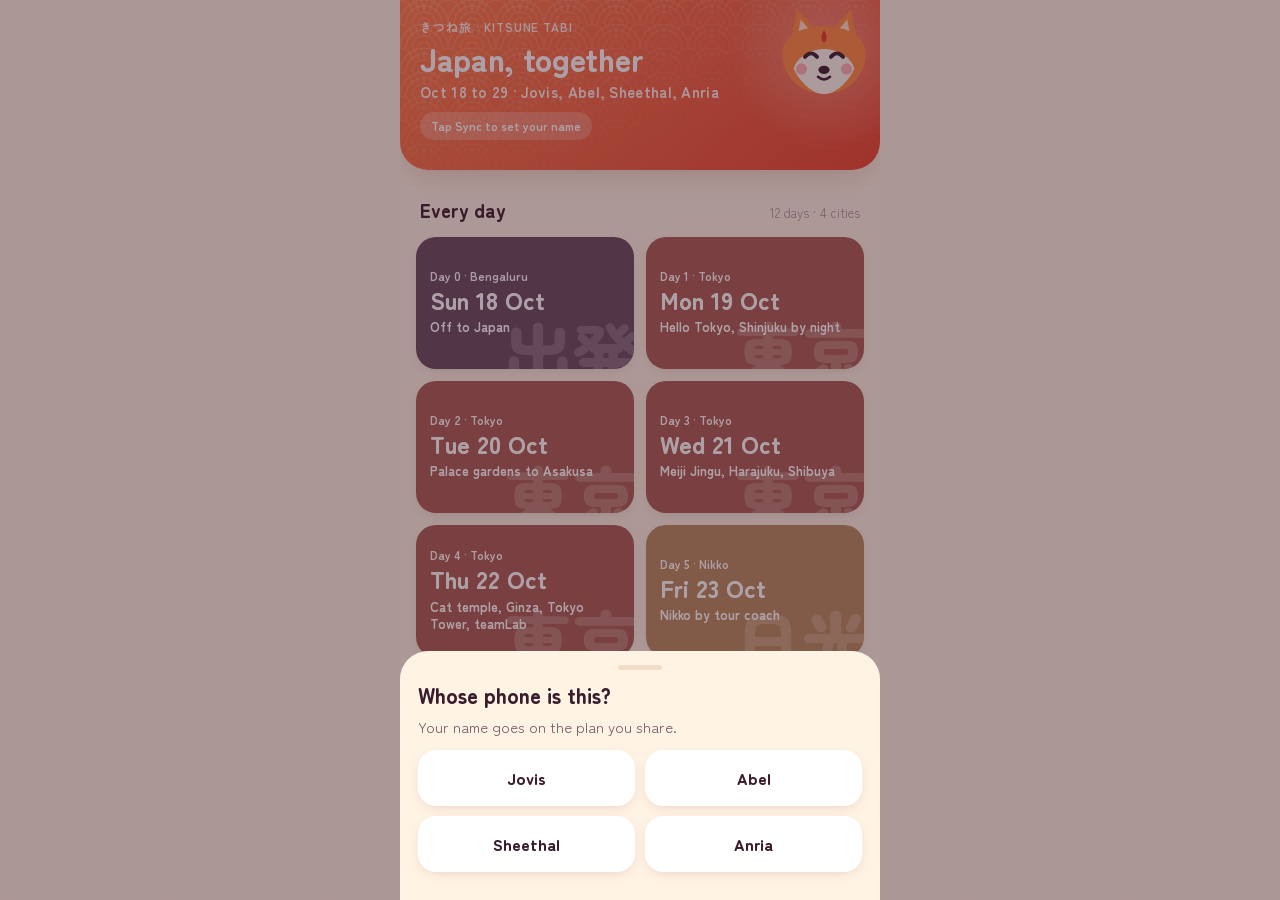
==== site/index.html @ 4e6c3753 "Kitsune Tabi: Japan trip companion app" ====
<!doctype html><html lang="en"><head><meta charset="utf-8"><meta name="viewport" content="width=device-width,initial-scale=1,viewport-fit=cover"><meta name="theme-color" content="#f2643f"><meta name="apple-mobile-web-app-capable" content="yes"><meta name="apple-mobile-web-app-status-bar-style" content="black-translucent"><title>Kitsune Tabi</title><link rel="preconnect" href="https://fonts.googleapis.com"><link rel="preconnect" href="https://fonts.gstatic.com" crossorigin><link rel="stylesheet" href="https://fonts.googleapis.com/css2?family=Zen+Maru+Gothic:wght@500;700;900&display=swap"></head><body><style>:root{
  --cream:#fff3e4;--cream-2:#ffe8d1;--peach:#ffd9bd;--card:#ffffff;--ink:#3a1c2d;--ink-2:#7b5a69;--ink-3:#b0919d;
  --coral:#f2643f;--orange:#ffa552;--plum:#3a1c2d;--pink:#ff9aa2;--red:#e23b2a;--green:#3f9a5a;--line:#f3dcc8;
  --c:#e8452c;--r-lg:28px;--r-md:20px;--r-sm:14px;--shadow:0 10px 30px -12px rgba(122,52,30,.28);--shadow-sm:0 4px 14px -6px rgba(122,52,30,.25);
  --ease:cubic-bezier(.2,.85,.25,1);--spring:cubic-bezier(.34,1.56,.64,1);
  --font:"Zen Maru Gothic","Hiragino Maru Gothic ProN","Hiragino Sans","Noto Sans JP",system-ui,-apple-system,sans-serif;
  color-scheme:light;
}
*{box-sizing:border-box;-webkit-tap-highlight-color:transparent}
html,body{height:100%}
body{margin:0;background:var(--cream);color:var(--ink);font-family:var(--font);font-size:15px;line-height:1.5;overscroll-behavior-y:none;
  background-image:url("data:image/svg+xml,%3Csvg xmlns='http://www.w3.org/2000/svg' width='160' height='160'%3E%3Cfilter id='n'%3E%3CfeTurbulence type='fractalNoise' baseFrequency='.9' numOctaves='2' stitchTiles='stitch'/%3E%3CfeColorMatrix values='0 0 0 0 .55 0 0 0 0 .35 0 0 0 0 .25 0 0 0 .05 0'/%3E%3C/filter%3E%3Crect width='160' height='160' filter='url(%23n)'/%3E%3C/svg%3E")}
button{font:inherit;color:inherit;border:0;background:none;cursor:pointer;padding:0}
a{color:inherit}
:focus-visible{outline:3px solid var(--orange);outline-offset:2px;border-radius:10px}
.num{font-variant-numeric:tabular-nums}
#app{position:relative;max-width:480px;margin:0 auto;height:100%;overflow:hidden}
.view{position:absolute;inset:0;overflow-y:auto;overflow-x:hidden;-webkit-overflow-scrolling:touch;padding-bottom:calc(96px + env(safe-area-inset-bottom,0px));background:var(--cream)}
.view.in-r{animation:inR .38s var(--ease) both}.view.out-l{animation:outL .38s var(--ease) both}
.view.in-l{animation:inL .38s var(--ease) both}.view.out-r{animation:outR .38s var(--ease) both}
.view.in-f{animation:inF .3s var(--ease) both}
@keyframes inR{from{transform:translateX(100%)}to{transform:none}}@keyframes outL{to{transform:translateX(-28%);opacity:.6}}
@keyframes inL{from{transform:translateX(-28%);opacity:.6}to{transform:none}}@keyframes outR{to{transform:translateX(100%)}}
@keyframes inF{from{opacity:.5;transform:scale(.985)}to{opacity:1;transform:none}}
.rise{animation:rise .5s var(--ease) both;animation-delay:calc(var(--i,0)*45ms)}
@keyframes rise{from{transform:translateY(16px) scale(.98);opacity:.35}to{transform:none;opacity:1}}

/* tab bar */
.tabs{position:fixed;left:50%;transform:translateX(-50%);bottom:0;width:100%;max-width:480px;z-index:40;padding:10px 16px calc(10px + env(safe-area-inset-bottom,0px));pointer-events:none}
.tabs nav{pointer-events:auto;display:grid;grid-template-columns:repeat(4,1fr);background:rgba(255,255,255,.92);backdrop-filter:blur(14px);-webkit-backdrop-filter:blur(14px);border-radius:24px;box-shadow:var(--shadow);padding:6px}
.tab{display:flex;flex-direction:column;align-items:center;gap:1px;padding:7px 0 5px;border-radius:18px;color:var(--ink-3);font-size:11px;font-weight:700;transition:color .2s}
.tab svg{width:24px;height:24px}.tab .jp{font-size:10px;font-weight:500;letter-spacing:.06em}
.tab.on{color:var(--coral);background:#fff1ea}.tab.on svg{animation:pop .45s var(--spring)}
@keyframes pop{0%{transform:scale(.7)}100%{transform:scale(1)}}

/* headers */
.hero{position:relative;padding:calc(18px + env(safe-area-inset-top,0px)) 20px 26px;background:var(--c);color:#fff;border-radius:0 0 var(--r-lg) var(--r-lg);overflow:hidden;box-shadow:var(--shadow)}
.hero::before{content:"";position:absolute;inset:0;opacity:.9;background-image:url("data:image/svg+xml,%3Csvg xmlns='http://www.w3.org/2000/svg' width='48' height='24'%3E%3Cg fill='none' stroke='white' stroke-opacity='.16' stroke-width='1.4'%3E%3Cpath d='M0 24a24 24 0 0 1 48 0M6 24a18 18 0 0 1 36 0M12 24a12 12 0 0 1 24 0M18 24a6 6 0 0 1 12 0'/%3E%3Cpath d='M-24 12a24 24 0 0 1 48 0M-18 12a18 18 0 0 1 36 0M-12 12a12 12 0 0 1 24 0M24 12a24 24 0 0 1 48 0M30 12a18 18 0 0 1 36 0M36 12a12 12 0 0 1 24 0'/%3E%3C/g%3E%3C/svg%3E");mask-image:linear-gradient(160deg,#000 10%,transparent 75%);-webkit-mask-image:linear-gradient(160deg,#000 10%,transparent 75%)}
.hero::after{content:"";position:absolute;right:-60px;top:-60px;width:220px;height:220px;border-radius:50%;background:radial-gradient(circle,rgba(255,255,255,.28),transparent 65%)}
.hero>*{position:relative;z-index:1}
.topbar{display:flex;align-items:center;justify-content:space-between;gap:10px;margin-bottom:14px}
.iconbtn{width:42px;height:42px;border-radius:14px;background:rgba(255,255,255,.22);display:grid;place-items:center;color:#fff;flex:none}
.iconbtn svg{width:22px;height:22px}
.iconbtn.light{background:#fff;color:var(--ink);box-shadow:var(--shadow-sm)}
.pill{display:inline-flex;align-items:center;gap:6px;padding:5px 11px;border-radius:999px;font-size:12px;font-weight:700;background:rgba(255,255,255,.22);color:#fff;white-space:nowrap}
.hero h1{font-size:30px;line-height:1.15;margin:0;font-weight:900;letter-spacing:-.01em;text-wrap:balance}
.hero .kanji{position:absolute;right:14px;bottom:-14px;font-size:96px;font-weight:900;opacity:.16;line-height:1;z-index:0;pointer-events:none}
.hero .sub{opacity:.92;margin-top:6px;font-size:14px}
.eyebrow{font-size:12px;font-weight:700;letter-spacing:.08em;text-transform:uppercase;opacity:.85}

/* home */
.home-hero{background:linear-gradient(140deg,#ff7a45,#f2643f 45%,#e8452c);padding-bottom:30px}
.home-hero .fox{position:absolute;right:4px;top:calc(4px + env(safe-area-inset-top,0px));width:104px;animation:bob 3.2s ease-in-out infinite}
@keyframes bob{50%{transform:translateY(-6px) rotate(-2deg)}}
.home-hero h1{font-size:32px;margin-top:4px;padding-right:96px}
.home-hero h1 span{display:block;font-size:15px;font-weight:700;opacity:.9;letter-spacing:.02em;margin-top:6px}
.today{margin:-22px 16px 0;position:relative;z-index:2;background:var(--card);border-radius:var(--r-md);padding:16px 18px;box-shadow:var(--shadow);display:flex;gap:14px;align-items:center}
.today .dot{width:52px;height:52px;border-radius:16px;flex:none;display:grid;place-items:center;color:#fff;font-weight:900;font-size:20px;background:var(--c)}
.today b{display:block;font-size:16px}.today small{color:var(--ink-2)}
.section-t{display:flex;align-items:baseline;justify-content:space-between;margin:26px 20px 12px}
.section-t h2{margin:0;font-size:19px;font-weight:900}
.section-t span{color:var(--ink-3);font-size:13px}
.days{display:grid;grid-template-columns:1fr 1fr;gap:12px;padding:0 16px}
.dtile{position:relative;text-align:left;border-radius:var(--r-md);padding:14px 14px 16px;color:#fff;background:var(--c);min-height:132px;overflow:hidden;box-shadow:var(--shadow-sm);transition:transform .25s var(--spring)}
.dtile:active{transform:scale(.96)}
.dtile .k{position:absolute;right:-6px;bottom:-16px;font-size:68px;font-weight:900;opacity:.18;line-height:1}
.dtile .n{font-size:12px;font-weight:700;opacity:.9}
.dtile .d{font-size:24px;font-weight:900;line-height:1.1;margin:2px 0 6px}
.dtile .t{font-size:13px;line-height:1.3;font-weight:700;position:relative}
.dtile.past{filter:saturate(.45) brightness(1.05)}
.dtile.now{outline:3px solid #fff;outline-offset:-6px}
.dtile .chg{position:absolute;top:10px;right:10px;width:9px;height:9px;border-radius:50%;background:#fff;box-shadow:0 0 0 3px rgba(255,255,255,.35)}

/* day */
.daymeta{display:flex;flex-wrap:wrap;gap:6px;margin-top:12px}
.toolbar{display:flex;gap:8px;padding:16px 16px 4px;flex-wrap:wrap}
.chip{display:inline-flex;align-items:center;gap:6px;padding:9px 14px;border-radius:999px;background:var(--card);box-shadow:var(--shadow-sm);font-size:13px;font-weight:700;color:var(--ink)}
.chip svg{width:16px;height:16px}
.chip.on{background:var(--ink);color:#fff}
.tasks{margin:12px 16px 0;background:var(--card);border-radius:var(--r-md);padding:12px 14px;box-shadow:var(--shadow-sm)}
.tasks h3{margin:0 0 6px;font-size:13px;letter-spacing:.06em;color:var(--ink-2);text-transform:uppercase}
.task{display:flex;gap:10px;align-items:flex-start;padding:7px 0;width:100%;text-align:left;font-size:14px}
.task .cb{width:22px;height:22px;border-radius:8px;border:2.5px solid var(--line);flex:none;display:grid;place-items:center;transition:all .25s var(--spring)}
.task.on .cb{background:var(--green);border-color:var(--green);transform:scale(1.08)}
.task.on .cb::after{content:"";width:10px;height:6px;border:solid #fff;border-width:0 0 2.5px 2.5px;transform:rotate(-45deg) translate(1px,-1px)}
.task.on span{color:var(--ink-3);text-decoration:line-through}
.tl{padding:14px 16px 10px}
.row{display:grid;grid-template-columns:52px 1fr;gap:10px;align-items:start}
.time{padding-top:15px;text-align:right;font-weight:900;font-size:15px;line-height:1.1}
.time small{display:block;font-weight:500;font-size:11px;color:var(--ink-3);margin-top:3px}
.card{position:relative;width:100%;text-align:left;background:var(--card);border-radius:var(--r-md);padding:13px 14px;box-shadow:var(--shadow-sm);display:flex;gap:12px;align-items:flex-start;transition:transform .2s var(--spring),box-shadow .2s}
.card:active{transform:scale(.98)}
.bub{width:42px;height:42px;border-radius:14px;flex:none;display:grid;place-items:center;background:color-mix(in srgb,var(--k) 16%,#fff);color:var(--k)}
.bub svg{width:24px;height:24px}
.card .body{min-width:0;flex:1}
.card .nm{font-weight:900;font-size:15.5px;line-height:1.25}
.card .jp{font-size:12px;color:var(--ink-3);margin-top:1px}
.meta{display:flex;flex-wrap:wrap;gap:5px;margin-top:8px}
.tag{font-size:11.5px;font-weight:700;padding:3px 9px;border-radius:999px;background:var(--cream);color:var(--ink-2);white-space:nowrap}
.tag.m{background:#ffe3dc;color:#c43b22}.tag.n{background:#fff0d6;color:#a8630d}.tag.s{background:#eee8ef;color:#7b6a78}
.tag.fx{background:var(--ink);color:#fff}
.tag.warn{background:var(--red);color:#fff;animation:pulse 1.6s ease-in-out infinite}
.tag.soft{background:#ffe1a8;color:#8a4b00}
.tag.ok{background:#dff3e4;color:#2c7a45}
@keyframes pulse{50%{transform:scale(1.05)}}
.card.fxd{background:linear-gradient(135deg,#fff,#fff8f1)}
.card.done{opacity:.72}
.card.cur{box-shadow:0 0 0 3px var(--c),var(--shadow)}
.card.cur::before{content:"今";position:absolute;left:-12px;top:-10px;width:28px;height:28px;border-radius:50%;background:var(--c);color:#fff;font-size:13px;font-weight:900;display:grid;place-items:center;box-shadow:var(--shadow-sm)}
.hanko{position:absolute;right:10px;top:8px;width:46px;height:46px;border:3px solid var(--red);border-radius:50%;color:var(--red);display:grid;place-items:center;font-weight:900;font-size:20px;transform:rotate(-14deg);opacity:.9;background:rgba(255,255,255,.6)}
.hanko.new{animation:stamp .5s var(--spring) both}
@keyframes stamp{0%{transform:scale(2.4) rotate(-30deg);opacity:0}60%{opacity:1}100%{transform:scale(1) rotate(-14deg);opacity:.9}}
.leg{display:grid;grid-template-columns:52px 1fr;gap:10px;margin:2px 0}
.leg .line{justify-self:end;width:3px;margin-right:10px;background-image:linear-gradient(var(--ink-3) 50%,transparent 0);background-size:3px 8px;opacity:.5;min-height:46px}
.leg .lb{display:flex;align-items:center;gap:9px;padding:9px 4px;font-size:12.5px;color:var(--ink-2);line-height:1.35}
.leg .mi{width:30px;height:30px;border-radius:10px;background:var(--cream-2);display:grid;place-items:center;flex:none;color:var(--ink)}
.leg .mi svg{width:17px;height:17px}
.leg .lt{flex:1;min-width:0}.leg b{color:var(--ink)}
.leg .est{color:#a8630d;font-weight:700}
.leg a{flex:none;font-weight:700;font-size:12px;color:var(--c);text-decoration:none;padding:6px 10px;border-radius:999px;background:#fff;box-shadow:var(--shadow-sm)}
.leg .wait{display:block;color:#2c7a45;font-weight:700}
.ctrls{display:flex;gap:6px;margin:8px 0 6px 62px;flex-wrap:wrap}
.ctrl{padding:9px 13px;border-radius:14px;background:var(--card);box-shadow:var(--shadow-sm);font-weight:900;font-size:13px}
.ctrl.main{background:var(--c);color:#fff}
.ctrl:active{transform:scale(.95)}
.skipcard{display:flex;justify-content:space-between;align-items:center;gap:8px;padding:10px 14px;border-radius:var(--r-sm);border:2px dashed var(--line);color:var(--ink-3);font-size:13px;margin:4px 0}
.skipcard button{font-weight:900;color:var(--c);font-size:13px}
.endnote{text-align:center;color:var(--ink-3);font-size:13px;padding:8px 0 4px}
.endnote svg{width:70px;display:block;margin:4px auto}

/* reorder */
.rlist{padding:12px 16px}
.rrow{display:flex;align-items:center;gap:10px;background:var(--card);border-radius:16px;padding:10px 12px;margin-bottom:8px;box-shadow:var(--shadow-sm);touch-action:pan-y}
.rrow .bub{width:34px;height:34px;border-radius:11px}.rrow .bub svg{width:19px;height:19px}
.rrow .nm{font-weight:900;font-size:14px;flex:1;min-width:0}
.rrow .nm small{display:block;font-weight:500;color:var(--ink-3);font-size:11.5px}
.grip{width:40px;height:40px;display:grid;place-items:center;border-radius:12px;color:var(--ink-3);touch-action:none;cursor:grab}
.grip svg{width:22px;height:22px}
.rrow.lock{background:#fff8f1}.rrow.lock .grip{opacity:.4}
.rrow.sk{opacity:.5}
.rrow.ph{opacity:.35;border:2px dashed var(--c);box-shadow:none}
.ghost{position:fixed;z-index:80;pointer-events:none;box-shadow:0 24px 40px -14px rgba(58,28,45,.45);transform:scale(1.03) rotate(-1deg)}
.hint{margin:0 16px;padding:10px 14px;border-radius:14px;background:#fff1ea;color:#a3402a;font-size:13px}

/* detail */
.dhero{padding-bottom:22px}
.dhero .dbig{display:flex;gap:14px;align-items:center;margin-top:4px}
.dhero .dbig .bub{width:58px;height:58px;border-radius:18px;background:rgba(255,255,255,.95);color:var(--c)}
.dhero .dbig .bub svg{width:32px;height:32px}
.dhero h1{font-size:25px}
.dhero .jp{opacity:.9;font-size:14px;margin-top:2px}
.facts{display:grid;grid-template-columns:repeat(3,1fr);gap:8px;margin-top:16px}
.fact{background:rgba(255,255,255,.18);border-radius:14px;padding:8px 10px}
.fact small{display:block;font-size:11px;opacity:.85}.fact b{font-size:16px}
.seg{display:flex;gap:6px;margin:16px 16px 0;padding:5px;background:var(--cream-2);border-radius:18px;position:sticky;top:8px;z-index:5}
.seg button{flex:1;padding:9px 4px;border-radius:14px;font-weight:900;font-size:13px;color:var(--ink-2);line-height:1.15}
.seg button small{display:block;font-size:10px;font-weight:500}
.seg button.on{background:#fff;color:var(--c);box-shadow:var(--shadow-sm)}
.pane{padding:14px 16px 0}
.pane .pc{animation:rise .4s var(--ease) both}
.box{background:var(--card);border-radius:var(--r-md);padding:14px 16px;box-shadow:var(--shadow-sm);margin-bottom:12px}
.box h3{margin:0 0 8px;font-size:15px;font-weight:900}
.list{margin:0;padding:0;list-style:none}
.list li{position:relative;padding:7px 0 7px 26px;border-bottom:1px dashed var(--line)}
.list li:last-child{border-bottom:0}
.list li::before{content:"";position:absolute;left:4px;top:14px;width:10px;height:10px;border-radius:50%;background:var(--c);box-shadow:0 0 0 4px color-mix(in srgb,var(--c) 18%,#fff)}
.story p{margin:0 0 12px;font-size:15.5px;line-height:1.7;max-width:62ch}
.dish{display:flex;gap:12px;align-items:flex-start;padding:10px 0;border-bottom:1px dashed var(--line)}
.dish:last-child{border:0}
.dish .bowl{width:44px;height:44px;border-radius:14px;background:#fff1ea;color:var(--coral);display:grid;place-items:center;flex:none}
.dish .bowl svg{width:26px;height:26px}
.dish b{display:block}.dish .j{font-size:12px;color:var(--ink-3)}.dish p{margin:3px 0 0;font-size:13.5px;color:var(--ink-2)}
.spot{padding:8px 0;border-bottom:1px dashed var(--line)}.spot:last-child{border:0}
.spot b{display:block}.spot span{font-size:13.5px;color:var(--ink-2)}
.tk{font-family:ui-monospace,Menlo,monospace;font-size:13px;background:var(--cream);border-radius:10px;padding:8px 10px;margin:6px 0;word-break:break-word}
.actions{display:grid;grid-template-columns:1fr 1fr;gap:10px;padding:4px 16px 16px}
.btn{display:flex;align-items:center;justify-content:center;gap:8px;padding:14px 12px;border-radius:18px;font-weight:900;font-size:14px;background:var(--card);box-shadow:var(--shadow-sm);text-decoration:none;color:var(--ink);transition:transform .2s var(--spring)}
.btn svg{width:19px;height:19px}
.btn:active{transform:scale(.96)}
.btn.pri{background:var(--c);color:#fff}
.btn.dark{background:var(--ink);color:#fff}
.btn.full{grid-column:1/-1}
.stepper{display:flex;align-items:center;justify-content:space-between;gap:10px;background:var(--card);border-radius:18px;padding:8px 8px 8px 16px;box-shadow:var(--shadow-sm);margin:0 16px 12px}
.stepper b{font-size:14px}.stepper small{display:block;color:var(--ink-3);font-size:12px}
.stepper .sb{display:flex;gap:6px}
.stepper button{width:44px;height:44px;border-radius:14px;background:var(--cream);font-size:22px;font-weight:900}
.empty{padding:30px 20px;text-align:center;color:var(--ink-2)}
.empty svg{width:110px;margin:0 auto 6px;display:block}

/* sheets */
.scrim{position:fixed;inset:0;background:rgba(58,28,45,.42);z-index:60;animation:fade .25s both}
@keyframes fade{from{opacity:0}}
.sheet{position:fixed;left:50%;bottom:0;transform:translateX(-50%);width:100%;max-width:480px;z-index:61;background:var(--cream);border-radius:28px 28px 0 0;padding:10px 18px calc(22px + env(safe-area-inset-bottom,0px));max-height:88vh;overflow-y:auto;animation:sheetUp .42s var(--ease) both}
@keyframes sheetUp{from{transform:translate(-50%,100%)}to{transform:translate(-50%,0)}}
.sheet.closing{animation:sheetDown .3s var(--ease) both}
@keyframes sheetDown{to{transform:translate(-50%,100%)}}
.grab{width:44px;height:5px;border-radius:9px;background:var(--line);margin:4px auto 10px}
.sheet h2{margin:4px 0 4px;font-size:21px;font-weight:900;text-wrap:balance}
.sheet p{margin:0 0 12px;color:var(--ink-2)}
.sheet .foxrow{display:flex;gap:12px;align-items:center}
.sheet .foxrow svg{width:72px;flex:none}
.opt{display:flex;gap:12px;align-items:flex-start;width:100%;text-align:left;background:var(--card);border-radius:16px;padding:12px 14px;margin-bottom:8px;box-shadow:var(--shadow-sm)}
.opt .cb{margin:0;padding:0;width:24px;height:24px;border-radius:8px;border:2.5px solid var(--line);flex:none;box-shadow:none;display:grid;place-items:center}
.opt.on .cb{background:var(--coral);border-color:var(--coral)}
.opt.on .cb::after{content:"";width:10px;height:6px;border:solid #fff;border-width:0 0 2.5px 2.5px;transform:rotate(-45deg) translate(1px,-1px)}
.opt b{display:block;font-size:14.5px}.opt span{font-size:13px;color:var(--ink-2)}
.who{display:grid;grid-template-columns:1fr 1fr;gap:10px;margin:8px 0 6px}
.who button{padding:16px;border-radius:18px;background:var(--card);box-shadow:var(--shadow-sm);font-weight:900;font-size:16px}
.who button.on{background:var(--coral);color:#fff}
.qrbox{background:#fff;border-radius:24px;padding:18px;margin:6px auto 10px;width:min(320px,100%);box-shadow:var(--shadow)}
.qrbox svg{width:100%;height:auto;display:block}
.cam{position:relative;border-radius:24px;overflow:hidden;background:#000;aspect-ratio:1/1;max-width:100%}
.cam video{width:100%;height:100%;object-fit:cover;display:block}
.cam::after{content:"";position:absolute;inset:16%;border:4px solid #fff;border-radius:24px;box-shadow:0 0 0 999px rgba(0,0,0,.25)}
.taxi{position:fixed;inset:0;z-index:90;background:#fff;display:flex;flex-direction:column;justify-content:center;padding:24px;text-align:center;animation:inF .3s both}
.taxi .t1{font-size:15px;color:var(--ink-2)}
.taxi .t2{font-size:30px;font-weight:900;margin:14px 0;line-height:1.35;word-break:break-word}
.taxi .t3{font-size:24px;font-weight:700;line-height:1.5}
.taxi .t4{margin-top:20px;font-size:22px;color:var(--red);font-weight:900}
.taxi .t5{margin-top:28px;font-size:13px;color:var(--ink-3)}
.toast{position:fixed;left:50%;bottom:calc(98px + env(safe-area-inset-bottom,0px));transform:translateX(-50%);z-index:70;background:var(--ink);color:#fff;padding:11px 18px;border-radius:999px;font-weight:700;font-size:14px;box-shadow:var(--shadow);animation:toast 2.6s var(--ease) both;white-space:nowrap;max-width:92vw;overflow:hidden;text-overflow:ellipsis}
@keyframes toast{0%{opacity:0;transform:translate(-50%,16px)}12%,82%{opacity:1;transform:translate(-50%,0)}100%{opacity:0;transform:translate(-50%,8px)}}
.wal{padding:14px 16px 0}
.stay{display:flex;gap:12px;align-items:center;width:100%;text-align:left}
.stay .bub{background:#fff1ea;color:var(--coral)}
.syncgrid{display:grid;gap:10px;padding:16px}
.big{display:flex;gap:14px;align-items:center;width:100%;text-align:left;background:var(--card);border-radius:var(--r-md);padding:16px;box-shadow:var(--shadow-sm);transition:transform .2s var(--spring)}
.big:active{transform:scale(.97)}
.big .bub{width:50px;height:50px;border-radius:16px}
.big b{display:block;font-size:16px}.big span{font-size:13px;color:var(--ink-2)}
@media (prefers-reduced-motion:reduce){*,*::before,*::after{animation-duration:.01ms!important;animation-iteration-count:1!important;transition-duration:.01ms!important}}
</style>
<div id="app"></div>
<script>//---------------------------------------------------------------------
//
// QR Code Generator for JavaScript
//
// Copyright (c) 2009 Kazuhiko Arase
//
// URL: http://www.d-project.com/
//
// Licensed under the MIT license:
//  http://www.opensource.org/licenses/mit-license.php
//
// The word 'QR Code' is registered trademark of
// DENSO WAVE INCORPORATED
//  http://www.denso-wave.com/qrcode/faqpatent-e.html
//
//---------------------------------------------------------------------

var qrcode = function() {

  //---------------------------------------------------------------------
  // qrcode
  //---------------------------------------------------------------------

  /**
   * qrcode
   * @param typeNumber 1 to 40
   * @param errorCorrectionLevel 'L','M','Q','H'
   */
  var qrcode = function(typeNumber, errorCorrectionLevel) {

    var PAD0 = 0xEC;
    var PAD1 = 0x11;

    var _typeNumber = typeNumber;
    var _errorCorrectionLevel = QRErrorCorrectionLevel[errorCorrectionLevel];
    var _modules = null;
    var _moduleCount = 0;
    var _dataCache = null;
    var _dataList = [];

    var _this = {};

    var makeImpl = function(test, maskPattern) {

      _moduleCount = _typeNumber * 4 + 17;
      _modules = function(moduleCount) {
        var modules = new Array(moduleCount);
        for (var row = 0; row < moduleCount; row += 1) {
          modules[row] = new Array(moduleCount);
          for (var col = 0; col < moduleCount; col += 1) {
            modules[row][col] = null;
          }
        }
        return modules;
      }(_moduleCount);

      setupPositionProbePattern(0, 0);
      setupPositionProbePattern(_moduleCount - 7, 0);
      setupPositionProbePattern(0, _moduleCount - 7);
      setupPositionAdjustPattern();
      setupTimingPattern();
      setupTypeInfo(test, maskPattern);

      if (_typeNumber >= 7) {
        setupTypeNumber(test);
      }

      if (_dataCache == null) {
        _dataCache = createData(_typeNumber, _errorCorrectionLevel, _dataList);
      }

      mapData(_dataCache, maskPattern);
    };

    var setupPositionProbePattern = function(row, col) {

      for (var r = -1; r <= 7; r += 1) {

        if (row + r <= -1 || _moduleCount <= row + r) continue;

        for (var c = -1; c <= 7; c += 1) {

          if (col + c <= -1 || _moduleCount <= col + c) continue;

          if ( (0 <= r && r <= 6 && (c == 0 || c == 6) )
              || (0 <= c && c <= 6 && (r == 0 || r == 6) )
              || (2 <= r && r <= 4 && 2 <= c && c <= 4) ) {
            _modules[row + r][col + c] = true;
          } else {
            _modules[row + r][col + c] = false;
          }
        }
      }
    };

    var getBestMaskPattern = function() {

      var minLostPoint = 0;
      var pattern = 0;

      for (var i = 0; i < 8; i += 1) {

        makeImpl(true, i);

        var lostPoint = QRUtil.getLostPoint(_this);

        if (i == 0 || minLostPoint > lostPoint) {
          minLostPoint = lostPoint;
          pattern = i;
        }
      }

      return pattern;
    };

    var setupTimingPattern = function() {

      for (var r = 8; r < _moduleCount - 8; r += 1) {
        if (_modules[r][6] != null) {
          continue;
        }
        _modules[r][6] = (r % 2 == 0);
      }

      for (var c = 8; c < _moduleCount - 8; c += 1) {
        if (_modules[6][c] != null) {
          continue;
        }
        _modules[6][c] = (c % 2 == 0);
      }
    };

    var setupPositionAdjustPattern = function() {

      var pos = QRUtil.getPatternPosition(_typeNumber);

      for (var i = 0; i < pos.length; i += 1) {

        for (var j = 0; j < pos.length; j += 1) {

          var row = pos[i];
          var col = pos[j];

          if (_modules[row][col] != null) {
            continue;
          }

          for (var r = -2; r <= 2; r += 1) {

            for (var c = -2; c <= 2; c += 1) {

              if (r == -2 || r == 2 || c == -2 || c == 2
                  || (r == 0 && c == 0) ) {
                _modules[row + r][col + c] = true;
              } else {
                _modules[row + r][col + c] = false;
              }
            }
          }
        }
      }
    };

    var setupTypeNumber = function(test) {

      var bits = QRUtil.getBCHTypeNumber(_typeNumber);

      for (var i = 0; i < 18; i += 1) {
        var mod = (!test && ( (bits >> i) & 1) == 1);
        _modules[Math.floor(i / 3)][i % 3 + _moduleCount - 8 - 3] = mod;
      }

      for (var i = 0; i < 18; i += 1) {
        var mod = (!test && ( (bits >> i) & 1) == 1);
        _modules[i % 3 + _moduleCount - 8 - 3][Math.floor(i / 3)] = mod;
      }
    };

    var setupTypeInfo = function(test, maskPattern) {

      var data = (_errorCorrectionLevel << 3) | maskPattern;
      var bits = QRUtil.getBCHTypeInfo(data);

      // vertical
      for (var i = 0; i < 15; i += 1) {

        var mod = (!test && ( (bits >> i) & 1) == 1);

        if (i < 6) {
          _modules[i][8] = mod;
        } else if (i < 8) {
          _modules[i + 1][8] = mod;
        } else {
          _modules[_moduleCount - 15 + i][8] = mod;
        }
      }

      // horizontal
      for (var i = 0; i < 15; i += 1) {

        var mod = (!test && ( (bits >> i) & 1) == 1);

        if (i < 8) {
          _modules[8][_moduleCount - i - 1] = mod;
        } else if (i < 9) {
          _modules[8][15 - i - 1 + 1] = mod;
        } else {
          _modules[8][15 - i - 1] = mod;
        }
      }

      // fixed module
      _modules[_moduleCount - 8][8] = (!test);
    };

    var mapData = function(data, maskPattern) {

      var inc = -1;
      var row = _moduleCount - 1;
      var bitIndex = 7;
      var byteIndex = 0;
      var maskFunc = QRUtil.getMaskFunction(maskPattern);

      for (var col = _moduleCount - 1; col > 0; col -= 2) {

        if (col == 6) col -= 1;

        while (true) {

          for (var c = 0; c < 2; c += 1) {

            if (_modules[row][col - c] == null) {

              var dark = false;

              if (byteIndex < data.length) {
                dark = ( ( (data[byteIndex] >>> bitIndex) & 1) == 1);
              }

              var mask = maskFunc(row, col - c);

              if (mask) {
                dark = !dark;
              }

              _modules[row][col - c] = dark;
              bitIndex -= 1;

              if (bitIndex == -1) {
                byteIndex += 1;
                bitIndex = 7;
              }
            }
          }

          row += inc;

          if (row < 0 || _moduleCount <= row) {
            row -= inc;
            inc = -inc;
            break;
          }
        }
      }
    };

    var createBytes = function(buffer, rsBlocks) {

      var offset = 0;

      var maxDcCount = 0;
      var maxEcCount = 0;

      var dcdata = new Array(rsBlocks.length);
      var ecdata = new Array(rsBlocks.length);

      for (var r = 0; r < rsBlocks.length; r += 1) {

        var dcCount = rsBlocks[r].dataCount;
        var ecCount = rsBlocks[r].totalCount - dcCount;

        maxDcCount = Math.max(maxDcCount, dcCount);
        maxEcCount = Math.max(maxEcCount, ecCount);

        dcdata[r] = new Array(dcCount);

        for (var i = 0; i < dcdata[r].length; i += 1) {
          dcdata[r][i] = 0xff & buffer.getBuffer()[i + offset];
        }
        offset += dcCount;

        var rsPoly = QRUtil.getErrorCorrectPolynomial(ecCount);
        var rawPoly = qrPolynomial(dcdata[r], rsPoly.getLength() - 1);

        var modPoly = rawPoly.mod(rsPoly);
        ecdata[r] = new Array(rsPoly.getLength() - 1);
        for (var i = 0; i < ecdata[r].length; i += 1) {
          var modIndex = i + modPoly.getLength() - ecdata[r].length;
          ecdata[r][i] = (modIndex >= 0)? modPoly.getAt(modIndex) : 0;
        }
      }

      var totalCodeCount = 0;
      for (var i = 0; i < rsBlocks.length; i += 1) {
        totalCodeCount += rsBlocks[i].totalCount;
      }

      var data = new Array(totalCodeCount);
      var index = 0;

      for (var i = 0; i < maxDcCount; i += 1) {
        for (var r = 0; r < rsBlocks.length; r += 1) {
          if (i < dcdata[r].length) {
            data[index] = dcdata[r][i];
            index += 1;
          }
        }
      }

      for (var i = 0; i < maxEcCount; i += 1) {
        for (var r = 0; r < rsBlocks.length; r += 1) {
          if (i < ecdata[r].length) {
            data[index] = ecdata[r][i];
            index += 1;
          }
        }
      }

      return data;
    };

    var createData = function(typeNumber, errorCorrectionLevel, dataList) {

      var rsBlocks = QRRSBlock.getRSBlocks(typeNumber, errorCorrectionLevel);

      var buffer = qrBitBuffer();

      for (var i = 0; i < dataList.length; i += 1) {
        var data = dataList[i];
        buffer.put(data.getMode(), 4);
        buffer.put(data.getLength(), QRUtil.getLengthInBits(data.getMode(), typeNumber) );
        data.write(buffer);
      }

      // calc num max data.
      var totalDataCount = 0;
      for (var i = 0; i < rsBlocks.length; i += 1) {
        totalDataCount += rsBlocks[i].dataCount;
      }

      if (buffer.getLengthInBits() > totalDataCount * 8) {
        throw 'code length overflow. ('
          + buffer.getLengthInBits()
          + '>'
          + totalDataCount * 8
          + ')';
      }

      // end code
      if (buffer.getLengthInBits() + 4 <= totalDataCount * 8) {
        buffer.put(0, 4);
      }

      // padding
      while (buffer.getLengthInBits() % 8 != 0) {
        buffer.putBit(false);
      }

      // padding
      while (true) {

        if (buffer.getLengthInBits() >= totalDataCount * 8) {
          break;
        }
        buffer.put(PAD0, 8);

        if (buffer.getLengthInBits() >= totalDataCount * 8) {
          break;
        }
        buffer.put(PAD1, 8);
      }

      return createBytes(buffer, rsBlocks);
    };

    _this.addData = function(data, mode) {

      mode = mode || 'Byte';

      var newData = null;

      switch(mode) {
      case 'Numeric' :
        newData = qrNumber(data);
        break;
      case 'Alphanumeric' :
        newData = qrAlphaNum(data);
        break;
      case 'Byte' :
        newData = qr8BitByte(data);
        break;
      case 'Kanji' :
        newData = qrKanji(data);
        break;
      default :
        throw 'mode:' + mode;
      }

      _dataList.push(newData);
      _dataCache = null;
    };

    _this.isDark = function(row, col) {
      if (row < 0 || _moduleCount <= row || col < 0 || _moduleCount <= col) {
        throw row + ',' + col;
      }
      return _modules[row][col];
    };

    _this.getModuleCount = function() {
      return _moduleCount;
    };

    _this.make = function() {
      if (_typeNumber < 1) {
        var typeNumber = 1;

        for (; typeNumber < 40; typeNumber++) {
          var rsBlocks = QRRSBlock.getRSBlocks(typeNumber, _errorCorrectionLevel);
          var buffer = qrBitBuffer();

          for (var i = 0; i < _dataList.length; i++) {
            var data = _dataList[i];
            buffer.put(data.getMode(), 4);
            buffer.put(data.getLength(), QRUtil.getLengthInBits(data.getMode(), typeNumber) );
            data.write(buffer);
          }

          var totalDataCount = 0;
          for (var i = 0; i < rsBlocks.length; i++) {
            totalDataCount += rsBlocks[i].dataCount;
          }

          if (buffer.getLengthInBits() <= totalDataCount * 8) {
            break;
          }
        }

        _typeNumber = typeNumber;
      }

      makeImpl(false, getBestMaskPattern() );
    };

    _this.createTableTag = function(cellSize, margin) {

      cellSize = cellSize || 2;
      margin = (typeof margin == 'undefined')? cellSize * 4 : margin;

      var qrHtml = '';

      qrHtml += '<table style="';
      qrHtml += ' border-width: 0px; border-style: none;';
      qrHtml += ' border-collapse: collapse;';
      qrHtml += ' padding: 0px; margin: ' + margin + 'px;';
      qrHtml += '">';
      qrHtml += '<tbody>';

      for (var r = 0; r < _this.getModuleCount(); r += 1) {

        qrHtml += '<tr>';

        for (var c = 0; c < _this.getModuleCount(); c += 1) {
          qrHtml += '<td style="';
          qrHtml += ' border-width: 0px; border-style: none;';
          qrHtml += ' border-collapse: collapse;';
          qrHtml += ' padding: 0px; margin: 0px;';
          qrHtml += ' width: ' + cellSize + 'px;';
          qrHtml += ' height: ' + cellSize + 'px;';
          qrHtml += ' background-color: ';
          qrHtml += _this.isDark(r, c)? '#000000' : '#ffffff';
          qrHtml += ';';
          qrHtml += '"/>';
        }

        qrHtml += '</tr>';
      }

      qrHtml += '</tbody>';
      qrHtml += '</table>';

      return qrHtml;
    };

    _this.createSvgTag = function(cellSize, margin, alt, title) {

      var opts = {};
      if (typeof arguments[0] == 'object') {
        // Called by options.
        opts = arguments[0];
        // overwrite cellSize and margin.
        cellSize = opts.cellSize;
        margin = opts.margin;
        alt = opts.alt;
        title = opts.title;
      }

      cellSize = cellSize || 2;
      margin = (typeof margin == 'undefined')? cellSize * 4 : margin;

      // Compose alt property surrogate
      alt = (typeof alt === 'string') ? {text: alt} : alt || {};
      alt.text = alt.text || null;
      alt.id = (alt.text) ? alt.id || 'qrcode-description' : null;

      // Compose title property surrogate
      title = (typeof title === 'string') ? {text: title} : title || {};
      title.text = title.text || null;
      title.id = (title.text) ? title.id || 'qrcode-title' : null;

      var size = _this.getModuleCount() * cellSize + margin * 2;
      var c, mc, r, mr, qrSvg='', rect;

      rect = 'l' + cellSize + ',0 0,' + cellSize +
        ' -' + cellSize + ',0 0,-' + cellSize + 'z ';

      qrSvg += '<svg version="1.1" xmlns="http://www.w3.org/2000/svg"';
      qrSvg += !opts.scalable ? ' width="' + size + 'px" height="' + size + 'px"' : '';
      qrSvg += ' viewBox="0 0 ' + size + ' ' + size + '" ';
      qrSvg += ' preserveAspectRatio="xMinYMin meet"';
      qrSvg += (title.text || alt.text) ? ' role="img" aria-labelledby="' +
          escapeXml([title.id, alt.id].join(' ').trim() ) + '"' : '';
      qrSvg += '>';
      qrSvg += (title.text) ? '<title id="' + escapeXml(title.id) + '">' +
          escapeXml(title.text) + '</title>' : '';
      qrSvg += (alt.text) ? '<description id="' + escapeXml(alt.id) + '">' +
          escapeXml(alt.text) + '</description>' : '';
      qrSvg += '<rect width="100%" height="100%" fill="white" cx="0" cy="0"/>';
      qrSvg += '<path d="';

      for (r = 0; r < _this.getModuleCount(); r += 1) {
        mr = r * cellSize + margin;
        for (c = 0; c < _this.getModuleCount(); c += 1) {
          if (_this.isDark(r, c) ) {
            mc = c*cellSize+margin;
            qrSvg += 'M' + mc + ',' + mr + rect;
          }
        }
      }

      qrSvg += '" stroke="transparent" fill="black"/>';
      qrSvg += '</svg>';

      return qrSvg;
    };

    _this.createDataURL = function(cellSize, margin) {

      cellSize = cellSize || 2;
      margin = (typeof margin == 'undefined')? cellSize * 4 : margin;

      var size = _this.getModuleCount() * cellSize + margin * 2;
      var min = margin;
      var max = size - margin;

      return createDataURL(size, size, function(x, y) {
        if (min <= x && x < max && min <= y && y < max) {
          var c = Math.floor( (x - min) / cellSize);
          var r = Math.floor( (y - min) / cellSize);
          return _this.isDark(r, c)? 0 : 1;
        } else {
          return 1;
        }
      } );
    };

    _this.createImgTag = function(cellSize, margin, alt) {

      cellSize = cellSize || 2;
      margin = (typeof margin == 'undefined')? cellSize * 4 : margin;

      var size = _this.getModuleCount() * cellSize + margin * 2;

      var img = '';
      img += '<img';
      img += '\u0020src="';
      img += _this.createDataURL(cellSize, margin);
      img += '"';
      img += '\u0020width="';
      img += size;
      img += '"';
      img += '\u0020height="';
      img += size;
      img += '"';
      if (alt) {
        img += '\u0020alt="';
        img += escapeXml(alt);
        img += '"';
      }
      img += '/>';

      return img;
    };

    var escapeXml = function(s) {
      var escaped = '';
      for (var i = 0; i < s.length; i += 1) {
        var c = s.charAt(i);
        switch(c) {
        case '<': escaped += '&lt;'; break;
        case '>': escaped += '&gt;'; break;
        case '&': escaped += '&amp;'; break;
        case '"': escaped += '&quot;'; break;
        default : escaped += c; break;
        }
      }
      return escaped;
    };

    var _createHalfASCII = function(margin) {
      var cellSize = 1;
      margin = (typeof margin == 'undefined')? cellSize * 2 : margin;

      var size = _this.getModuleCount() * cellSize + margin * 2;
      var min = margin;
      var max = size - margin;

      var y, x, r1, r2, p;

      var blocks = {
        '██': '█',
        '█ ': '▀',
        ' █': '▄',
        '  ': ' '
      };

      var blocksLastLineNoMargin = {
        '██': '▀',
        '█ ': '▀',
        ' █': ' ',
        '  ': ' '
      };

      var ascii = '';
      for (y = 0; y < size; y += 2) {
        r1 = Math.floor((y - min) / cellSize);
        r2 = Math.floor((y + 1 - min) / cellSize);
        for (x = 0; x < size; x += 1) {
          p = '█';

          if (min <= x && x < max && min <= y && y < max && _this.isDark(r1, Math.floor((x - min) / cellSize))) {
            p = ' ';
          }

          if (min <= x && x < max && min <= y+1 && y+1 < max && _this.isDark(r2, Math.floor((x - min) / cellSize))) {
            p += ' ';
          }
          else {
            p += '█';
          }

          // Output 2 characters per pixel, to create full square. 1 character per pixels gives only half width of square.
          ascii += (margin < 1 && y+1 >= max) ? blocksLastLineNoMargin[p] : blocks[p];
        }

        ascii += '\n';
      }

      if (size % 2 && margin > 0) {
        return ascii.substring(0, ascii.length - size - 1) + Array(size+1).join('▀');
      }

      return ascii.substring(0, ascii.length-1);
    };

    _this.createASCII = function(cellSize, margin) {
      cellSize = cellSize || 1;

      if (cellSize < 2) {
        return _createHalfASCII(margin);
      }

      cellSize -= 1;
      margin = (typeof margin == 'undefined')? cellSize * 2 : margin;

      var size = _this.getModuleCount() * cellSize + margin * 2;
      var min = margin;
      var max = size - margin;

      var y, x, r, p;

      var white = Array(cellSize+1).join('██');
      var black = Array(cellSize+1).join('  ');

      var ascii = '';
      var line = '';
      for (y = 0; y < size; y += 1) {
        r = Math.floor( (y - min) / cellSize);
        line = '';
        for (x = 0; x < size; x += 1) {
          p = 1;

          if (min <= x && x < max && min <= y && y < max && _this.isDark(r, Math.floor((x - min) / cellSize))) {
            p = 0;
          }

          // Output 2 characters per pixel, to create full square. 1 character per pixels gives only half width of square.
          line += p ? white : black;
        }

        for (r = 0; r < cellSize; r += 1) {
          ascii += line + '\n';
        }
      }

      return ascii.substring(0, ascii.length-1);
    };

    _this.renderTo2dContext = function(context, cellSize) {
      cellSize = cellSize || 2;
      var length = _this.getModuleCount();
      for (var row = 0; row < length; row++) {
        for (var col = 0; col < length; col++) {
          context.fillStyle = _this.isDark(row, col) ? 'black' : 'white';
          context.fillRect(row * cellSize, col * cellSize, cellSize, cellSize);
        }
      }
    }

    return _this;
  };

  //---------------------------------------------------------------------
  // qrcode.stringToBytes
  //---------------------------------------------------------------------

  qrcode.stringToBytesFuncs = {
    'default' : function(s) {
      var bytes = [];
      for (var i = 0; i < s.length; i += 1) {
        var c = s.charCodeAt(i);
        bytes.push(c & 0xff);
      }
      return bytes;
    }
  };

  qrcode.stringToBytes = qrcode.stringToBytesFuncs['default'];

  //---------------------------------------------------------------------
  // qrcode.createStringToBytes
  //---------------------------------------------------------------------

  /**
   * @param unicodeData base64 string of byte array.
   * [16bit Unicode],[16bit Bytes], ...
   * @param numChars
   */
  qrcode.createStringToBytes = function(unicodeData, numChars) {

    // create conversion map.

    var unicodeMap = function() {

      var bin = base64DecodeInputStream(unicodeData);
      var read = function() {
        var b = bin.read();
        if (b == -1) throw 'eof';
        return b;
      };

      var count = 0;
      var unicodeMap = {};
      while (true) {
        var b0 = bin.read();
        if (b0 == -1) break;
        var b1 = read();
        var b2 = read();
        var b3 = read();
        var k = String.fromCharCode( (b0 << 8) | b1);
        var v = (b2 << 8) | b3;
        unicodeMap[k] = v;
        count += 1;
      }
      if (count != numChars) {
        throw count + ' != ' + numChars;
      }

      return unicodeMap;
    }();

    var unknownChar = '?'.charCodeAt(0);

    return function(s) {
      var bytes = [];
      for (var i = 0; i < s.length; i += 1) {
        var c = s.charCodeAt(i);
        if (c < 128) {
          bytes.push(c);
        } else {
          var b = unicodeMap[s.charAt(i)];
          if (typeof b == 'number') {
            if ( (b & 0xff) == b) {
              // 1byte
              bytes.push(b);
            } else {
              // 2bytes
              bytes.push(b >>> 8);
              bytes.push(b & 0xff);
            }
          } else {
            bytes.push(unknownChar);
          }
        }
      }
      return bytes;
    };
  };

  //---------------------------------------------------------------------
  // QRMode
  //---------------------------------------------------------------------

  var QRMode = {
    MODE_NUMBER :    1 << 0,
    MODE_ALPHA_NUM : 1 << 1,
    MODE_8BIT_BYTE : 1 << 2,
    MODE_KANJI :     1 << 3
  };

  //---------------------------------------------------------------------
  // QRErrorCorrectionLevel
  //---------------------------------------------------------------------

  var QRErrorCorrectionLevel = {
    L : 1,
    M : 0,
    Q : 3,
    H : 2
  };

  //---------------------------------------------------------------------
  // QRMaskPattern
  //---------------------------------------------------------------------

  var QRMaskPattern = {
    PATTERN000 : 0,
    PATTERN001 : 1,
    PATTERN010 : 2,
    PATTERN011 : 3,
    PATTERN100 : 4,
    PATTERN101 : 5,
    PATTERN110 : 6,
    PATTERN111 : 7
  };

  //---------------------------------------------------------------------
  // QRUtil
  //---------------------------------------------------------------------

  var QRUtil = function() {

    var PATTERN_POSITION_TABLE = [
      [],
      [6, 18],
      [6, 22],
      [6, 26],
      [6, 30],
      [6, 34],
      [6, 22, 38],
      [6, 24, 42],
      [6, 26, 46],
      [6, 28, 50],
      [6, 30, 54],
      [6, 32, 58],
      [6, 34, 62],
      [6, 26, 46, 66],
      [6, 26, 48, 70],
      [6, 26, 50, 74],
      [6, 30, 54, 78],
      [6, 30, 56, 82],
      [6, 30, 58, 86],
      [6, 34, 62, 90],
      [6, 28, 50, 72, 94],
      [6, 26, 50, 74, 98],
      [6, 30, 54, 78, 102],
      [6, 28, 54, 80, 106],
      [6, 32, 58, 84, 110],
      [6, 30, 58, 86, 114],
      [6, 34, 62, 90, 118],
      [6, 26, 50, 74, 98, 122],
      [6, 30, 54, 78, 102, 126],
      [6, 26, 52, 78, 104, 130],
      [6, 30, 56, 82, 108, 134],
      [6, 34, 60, 86, 112, 138],
      [6, 30, 58, 86, 114, 142],
      [6, 34, 62, 90, 118, 146],
      [6, 30, 54, 78, 102, 126, 150],
      [6, 24, 50, 76, 102, 128, 154],
      [6, 28, 54, 80, 106, 132, 158],
      [6, 32, 58, 84, 110, 136, 162],
      [6, 26, 54, 82, 110, 138, 166],
      [6, 30, 58, 86, 114, 142, 170]
    ];
    var G15 = (1 << 10) | (1 << 8) | (1 << 5) | (1 << 4) | (1 << 2) | (1 << 1) | (1 << 0);
    var G18 = (1 << 12) | (1 << 11) | (1 << 10) | (1 << 9) | (1 << 8) | (1 << 5) | (1 << 2) | (1 << 0);
    var G15_MASK = (1 << 14) | (1 << 12) | (1 << 10) | (1 << 4) | (1 << 1);

    var _this = {};

    var getBCHDigit = function(data) {
      var digit = 0;
      while (data != 0) {
        digit += 1;
        data >>>= 1;
      }
      return digit;
    };

    _this.getBCHTypeInfo = function(data) {
      var d = data << 10;
      while (getBCHDigit(d) - getBCHDigit(G15) >= 0) {
        d ^= (G15 << (getBCHDigit(d) - getBCHDigit(G15) ) );
      }
      return ( (data << 10) | d) ^ G15_MASK;
    };

    _this.getBCHTypeNumber = function(data) {
      var d = data << 12;
      while (getBCHDigit(d) - getBCHDigit(G18) >= 0) {
        d ^= (G18 << (getBCHDigit(d) - getBCHDigit(G18) ) );
      }
      return (data << 12) | d;
    };

    _this.getPatternPosition = function(typeNumber) {
      return PATTERN_POSITION_TABLE[typeNumber - 1];
    };

    _this.getMaskFunction = function(maskPattern) {

      switch (maskPattern) {

      case QRMaskPattern.PATTERN000 :
        return function(i, j) { return (i + j) % 2 == 0; };
      case QRMaskPattern.PATTERN001 :
        return function(i, j) { return i % 2 == 0; };
      case QRMaskPattern.PATTERN010 :
        return function(i, j) { return j % 3 == 0; };
      case QRMaskPattern.PATTERN011 :
        return function(i, j) { return (i + j) % 3 == 0; };
      case QRMaskPattern.PATTERN100 :
        return function(i, j) { return (Math.floor(i / 2) + Math.floor(j / 3) ) % 2 == 0; };
      case QRMaskPattern.PATTERN101 :
        return function(i, j) { return (i * j) % 2 + (i * j) % 3 == 0; };
      case QRMaskPattern.PATTERN110 :
        return function(i, j) { return ( (i * j) % 2 + (i * j) % 3) % 2 == 0; };
      case QRMaskPattern.PATTERN111 :
        return function(i, j) { return ( (i * j) % 3 + (i + j) % 2) % 2 == 0; };

      default :
        throw 'bad maskPattern:' + maskPattern;
      }
    };

    _this.getErrorCorrectPolynomial = function(errorCorrectLength) {
      var a = qrPolynomial([1], 0);
      for (var i = 0; i < errorCorrectLength; i += 1) {
        a = a.multiply(qrPolynomial([1, QRMath.gexp(i)], 0) );
      }
      return a;
    };

    _this.getLengthInBits = function(mode, type) {

      if (1 <= type && type < 10) {

        // 1 - 9

        switch(mode) {
        case QRMode.MODE_NUMBER    : return 10;
        case QRMode.MODE_ALPHA_NUM : return 9;
        case QRMode.MODE_8BIT_BYTE : return 8;
        case QRMode.MODE_KANJI     : return 8;
        default :
          throw 'mode:' + mode;
        }

      } else if (type < 27) {

        // 10 - 26

        switch(mode) {
        case QRMode.MODE_NUMBER    : return 12;
        case QRMode.MODE_ALPHA_NUM : return 11;
        case QRMode.MODE_8BIT_BYTE : return 16;
        case QRMode.MODE_KANJI     : return 10;
        default :
          throw 'mode:' + mode;
        }

      } else if (type < 41) {

        // 27 - 40

        switch(mode) {
        case QRMode.MODE_NUMBER    : return 14;
        case QRMode.MODE_ALPHA_NUM : return 13;
        case QRMode.MODE_8BIT_BYTE : return 16;
        case QRMode.MODE_KANJI     : return 12;
        default :
          throw 'mode:' + mode;
        }

      } else {
        throw 'type:' + type;
      }
    };

    _this.getLostPoint = function(qrcode) {

      var moduleCount = qrcode.getModuleCount();

      var lostPoint = 0;

      // LEVEL1

      for (var row = 0; row < moduleCount; row += 1) {
        for (var col = 0; col < moduleCount; col += 1) {

          var sameCount = 0;
          var dark = qrcode.isDark(row, col);

          for (var r = -1; r <= 1; r += 1) {

            if (row + r < 0 || moduleCount <= row + r) {
              continue;
            }

            for (var c = -1; c <= 1; c += 1) {

              if (col + c < 0 || moduleCount <= col + c) {
                continue;
              }

              if (r == 0 && c == 0) {
                continue;
              }

              if (dark == qrcode.isDark(row + r, col + c) ) {
                sameCount += 1;
              }
            }
          }

          if (sameCount > 5) {
            lostPoint += (3 + sameCount - 5);
          }
        }
      };

      // LEVEL2

      for (var row = 0; row < moduleCount - 1; row += 1) {
        for (var col = 0; col < moduleCount - 1; col += 1) {
          var count = 0;
          if (qrcode.isDark(row, col) ) count += 1;
          if (qrcode.isDark(row + 1, col) ) count += 1;
          if (qrcode.isDark(row, col + 1) ) count += 1;
          if (qrcode.isDark(row + 1, col + 1) ) count += 1;
          if (count == 0 || count == 4) {
            lostPoint += 3;
          }
        }
      }

      // LEVEL3

      for (var row = 0; row < moduleCount; row += 1) {
        for (var col = 0; col < moduleCount - 6; col += 1) {
          if (qrcode.isDark(row, col)
              && !qrcode.isDark(row, col + 1)
              &&  qrcode.isDark(row, col + 2)
              &&  qrcode.isDark(row, col + 3)
              &&  qrcode.isDark(row, col + 4)
              && !qrcode.isDark(row, col + 5)
              &&  qrcode.isDark(row, col + 6) ) {
            lostPoint += 40;
          }
        }
      }

      for (var col = 0; col < moduleCount; col += 1) {
        for (var row = 0; row < moduleCount - 6; row += 1) {
          if (qrcode.isDark(row, col)
              && !qrcode.isDark(row + 1, col)
              &&  qrcode.isDark(row + 2, col)
              &&  qrcode.isDark(row + 3, col)
              &&  qrcode.isDark(row + 4, col)
              && !qrcode.isDark(row + 5, col)
              &&  qrcode.isDark(row + 6, col) ) {
            lostPoint += 40;
          }
        }
      }

      // LEVEL4

      var darkCount = 0;

      for (var col = 0; col < moduleCount; col += 1) {
        for (var row = 0; row < moduleCount; row += 1) {
          if (qrcode.isDark(row, col) ) {
            darkCount += 1;
          }
        }
      }

      var ratio = Math.abs(100 * darkCount / moduleCount / moduleCount - 50) / 5;
      lostPoint += ratio * 10;

      return lostPoint;
    };

    return _this;
  }();

  //---------------------------------------------------------------------
  // QRMath
  //---------------------------------------------------------------------

  var QRMath = function() {

    var EXP_TABLE = new Array(256);
    var LOG_TABLE = new Array(256);

    // initialize tables
    for (var i = 0; i < 8; i += 1) {
      EXP_TABLE[i] = 1 << i;
    }
    for (var i = 8; i < 256; i += 1) {
      EXP_TABLE[i] = EXP_TABLE[i - 4]
        ^ EXP_TABLE[i - 5]
        ^ EXP_TABLE[i - 6]
        ^ EXP_TABLE[i - 8];
    }
    for (var i = 0; i < 255; i += 1) {
      LOG_TABLE[EXP_TABLE[i] ] = i;
    }

    var _this = {};

    _this.glog = function(n) {

      if (n < 1) {
        throw 'glog(' + n + ')';
      }

      return LOG_TABLE[n];
    };

    _this.gexp = function(n) {

      while (n < 0) {
        n += 255;
      }

      while (n >= 256) {
        n -= 255;
      }

      return EXP_TABLE[n];
    };

    return _this;
  }();

  //---------------------------------------------------------------------
  // qrPolynomial
  //---------------------------------------------------------------------

  function qrPolynomial(num, shift) {

    if (typeof num.length == 'undefined') {
      throw num.length + '/' + shift;
    }

    var _num = function() {
      var offset = 0;
      while (offset < num.length && num[offset] == 0) {
        offset += 1;
      }
      var _num = new Array(num.length - offset + shift);
      for (var i = 0; i < num.length - offset; i += 1) {
        _num[i] = num[i + offset];
      }
      return _num;
    }();

    var _this = {};

    _this.getAt = function(index) {
      return _num[index];
    };

    _this.getLength = function() {
      return _num.length;
    };

    _this.multiply = function(e) {

      var num = new Array(_this.getLength() + e.getLength() - 1);

      for (var i = 0; i < _this.getLength(); i += 1) {
        for (var j = 0; j < e.getLength(); j += 1) {
          num[i + j] ^= QRMath.gexp(QRMath.glog(_this.getAt(i) ) + QRMath.glog(e.getAt(j) ) );
        }
      }

      return qrPolynomial(num, 0);
    };

    _this.mod = function(e) {

      if (_this.getLength() - e.getLength() < 0) {
        return _this;
      }

      var ratio = QRMath.glog(_this.getAt(0) ) - QRMath.glog(e.getAt(0) );

      var num = new Array(_this.getLength() );
      for (var i = 0; i < _this.getLength(); i += 1) {
        num[i] = _this.getAt(i);
      }

      for (var i = 0; i < e.getLength(); i += 1) {
        num[i] ^= QRMath.gexp(QRMath.glog(e.getAt(i) ) + ratio);
      }

      // recursive call
      return qrPolynomial(num, 0).mod(e);
    };

    return _this;
  };

  //---------------------------------------------------------------------
  // QRRSBlock
  //---------------------------------------------------------------------

  var QRRSBlock = function() {

    var RS_BLOCK_TABLE = [

      // L
      // M
      // Q
      // H

      // 1
      [1, 26, 19],
      [1, 26, 16],
      [1, 26, 13],
      [1, 26, 9],

      // 2
      [1, 44, 34],
      [1, 44, 28],
      [1, 44, 22],
      [1, 44, 16],

      // 3
      [1, 70, 55],
      [1, 70, 44],
      [2, 35, 17],
      [2, 35, 13],

      // 4
      [1, 100, 80],
      [2, 50, 32],
      [2, 50, 24],
      [4, 25, 9],

      // 5
      [1, 134, 108],
      [2, 67, 43],
      [2, 33, 15, 2, 34, 16],
      [2, 33, 11, 2, 34, 12],

      // 6
      [2, 86, 68],
      [4, 43, 27],
      [4, 43, 19],
      [4, 43, 15],

      // 7
      [2, 98, 78],
      [4, 49, 31],
      [2, 32, 14, 4, 33, 15],
      [4, 39, 13, 1, 40, 14],

      // 8
      [2, 121, 97],
      [2, 60, 38, 2, 61, 39],
      [4, 40, 18, 2, 41, 19],
      [4, 40, 14, 2, 41, 15],

      // 9
      [2, 146, 116],
      [3, 58, 36, 2, 59, 37],
      [4, 36, 16, 4, 37, 17],
      [4, 36, 12, 4, 37, 13],

      // 10
      [2, 86, 68, 2, 87, 69],
      [4, 69, 43, 1, 70, 44],
      [6, 43, 19, 2, 44, 20],
      [6, 43, 15, 2, 44, 16],

      // 11
      [4, 101, 81],
      [1, 80, 50, 4, 81, 51],
      [4, 50, 22, 4, 51, 23],
      [3, 36, 12, 8, 37, 13],

      // 12
      [2, 116, 92, 2, 117, 93],
      [6, 58, 36, 2, 59, 37],
      [4, 46, 20, 6, 47, 21],
      [7, 42, 14, 4, 43, 15],

      // 13
      [4, 133, 107],
      [8, 59, 37, 1, 60, 38],
      [8, 44, 20, 4, 45, 21],
      [12, 33, 11, 4, 34, 12],

      // 14
      [3, 145, 115, 1, 146, 116],
      [4, 64, 40, 5, 65, 41],
      [11, 36, 16, 5, 37, 17],
      [11, 36, 12, 5, 37, 13],

      // 15
      [5, 109, 87, 1, 110, 88],
      [5, 65, 41, 5, 66, 42],
      [5, 54, 24, 7, 55, 25],
      [11, 36, 12, 7, 37, 13],

      // 16
      [5, 122, 98, 1, 123, 99],
      [7, 73, 45, 3, 74, 46],
      [15, 43, 19, 2, 44, 20],
      [3, 45, 15, 13, 46, 16],

      // 17
      [1, 135, 107, 5, 136, 108],
      [10, 74, 46, 1, 75, 47],
      [1, 50, 22, 15, 51, 23],
      [2, 42, 14, 17, 43, 15],

      // 18
      [5, 150, 120, 1, 151, 121],
      [9, 69, 43, 4, 70, 44],
      [17, 50, 22, 1, 51, 23],
      [2, 42, 14, 19, 43, 15],

      // 19
      [3, 141, 113, 4, 142, 114],
      [3, 70, 44, 11, 71, 45],
      [17, 47, 21, 4, 48, 22],
      [9, 39, 13, 16, 40, 14],

      // 20
      [3, 135, 107, 5, 136, 108],
      [3, 67, 41, 13, 68, 42],
      [15, 54, 24, 5, 55, 25],
      [15, 43, 15, 10, 44, 16],

      // 21
      [4, 144, 116, 4, 145, 117],
      [17, 68, 42],
      [17, 50, 22, 6, 51, 23],
      [19, 46, 16, 6, 47, 17],

      // 22
      [2, 139, 111, 7, 140, 112],
      [17, 74, 46],
      [7, 54, 24, 16, 55, 25],
      [34, 37, 13],

      // 23
      [4, 151, 121, 5, 152, 122],
      [4, 75, 47, 14, 76, 48],
      [11, 54, 24, 14, 55, 25],
      [16, 45, 15, 14, 46, 16],

      // 24
      [6, 147, 117, 4, 148, 118],
      [6, 73, 45, 14, 74, 46],
      [11, 54, 24, 16, 55, 25],
      [30, 46, 16, 2, 47, 17],

      // 25
      [8, 132, 106, 4, 133, 107],
      [8, 75, 47, 13, 76, 48],
      [7, 54, 24, 22, 55, 25],
      [22, 45, 15, 13, 46, 16],

      // 26
      [10, 142, 114, 2, 143, 115],
      [19, 74, 46, 4, 75, 47],
      [28, 50, 22, 6, 51, 23],
      [33, 46, 16, 4, 47, 17],

      // 27
      [8, 152, 122, 4, 153, 123],
      [22, 73, 45, 3, 74, 46],
      [8, 53, 23, 26, 54, 24],
      [12, 45, 15, 28, 46, 16],

      // 28
      [3, 147, 117, 10, 148, 118],
      [3, 73, 45, 23, 74, 46],
      [4, 54, 24, 31, 55, 25],
      [11, 45, 15, 31, 46, 16],

      // 29
      [7, 146, 116, 7, 147, 117],
      [21, 73, 45, 7, 74, 46],
      [1, 53, 23, 37, 54, 24],
      [19, 45, 15, 26, 46, 16],

      // 30
      [5, 145, 115, 10, 146, 116],
      [19, 75, 47, 10, 76, 48],
      [15, 54, 24, 25, 55, 25],
      [23, 45, 15, 25, 46, 16],

      // 31
      [13, 145, 115, 3, 146, 116],
      [2, 74, 46, 29, 75, 47],
      [42, 54, 24, 1, 55, 25],
      [23, 45, 15, 28, 46, 16],

      // 32
      [17, 145, 115],
      [10, 74, 46, 23, 75, 47],
      [10, 54, 24, 35, 55, 25],
      [19, 45, 15, 35, 46, 16],

      // 33
      [17, 145, 115, 1, 146, 116],
      [14, 74, 46, 21, 75, 47],
      [29, 54, 24, 19, 55, 25],
      [11, 45, 15, 46, 46, 16],

      // 34
      [13, 145, 115, 6, 146, 116],
      [14, 74, 46, 23, 75, 47],
      [44, 54, 24, 7, 55, 25],
      [59, 46, 16, 1, 47, 17],

      // 35
      [12, 151, 121, 7, 152, 122],
      [12, 75, 47, 26, 76, 48],
      [39, 54, 24, 14, 55, 25],
      [22, 45, 15, 41, 46, 16],

      // 36
      [6, 151, 121, 14, 152, 122],
      [6, 75, 47, 34, 76, 48],
      [46, 54, 24, 10, 55, 25],
      [2, 45, 15, 64, 46, 16],

      // 37
      [17, 152, 122, 4, 153, 123],
      [29, 74, 46, 14, 75, 47],
      [49, 54, 24, 10, 55, 25],
      [24, 45, 15, 46, 46, 16],

      // 38
      [4, 152, 122, 18, 153, 123],
      [13, 74, 46, 32, 75, 47],
      [48, 54, 24, 14, 55, 25],
      [42, 45, 15, 32, 46, 16],

      // 39
      [20, 147, 117, 4, 148, 118],
      [40, 75, 47, 7, 76, 48],
      [43, 54, 24, 22, 55, 25],
      [10, 45, 15, 67, 46, 16],

      // 40
      [19, 148, 118, 6, 149, 119],
      [18, 75, 47, 31, 76, 48],
      [34, 54, 24, 34, 55, 25],
      [20, 45, 15, 61, 46, 16]
    ];

    var qrRSBlock = function(totalCount, dataCount) {
      var _this = {};
      _this.totalCount = totalCount;
      _this.dataCount = dataCount;
      return _this;
    };

    var _this = {};

    var getRsBlockTable = function(typeNumber, errorCorrectionLevel) {

      switch(errorCorrectionLevel) {
      case QRErrorCorrectionLevel.L :
        return RS_BLOCK_TABLE[(typeNumber - 1) * 4 + 0];
      case QRErrorCorrectionLevel.M :
        return RS_BLOCK_TABLE[(typeNumber - 1) * 4 + 1];
      case QRErrorCorrectionLevel.Q :
        return RS_BLOCK_TABLE[(typeNumber - 1) * 4 + 2];
      case QRErrorCorrectionLevel.H :
        return RS_BLOCK_TABLE[(typeNumber - 1) * 4 + 3];
      default :
        return undefined;
      }
    };

    _this.getRSBlocks = function(typeNumber, errorCorrectionLevel) {

      var rsBlock = getRsBlockTable(typeNumber, errorCorrectionLevel);

      if (typeof rsBlock == 'undefined') {
        throw 'bad rs block @ typeNumber:' + typeNumber +
            '/errorCorrectionLevel:' + errorCorrectionLevel;
      }

      var length = rsBlock.length / 3;

      var list = [];

      for (var i = 0; i < length; i += 1) {

        var count = rsBlock[i * 3 + 0];
        var totalCount = rsBlock[i * 3 + 1];
        var dataCount = rsBlock[i * 3 + 2];

        for (var j = 0; j < count; j += 1) {
          list.push(qrRSBlock(totalCount, dataCount) );
        }
      }

      return list;
    };

    return _this;
  }();

  //---------------------------------------------------------------------
  // qrBitBuffer
  //---------------------------------------------------------------------

  var qrBitBuffer = function() {

    var _buffer = [];
    var _length = 0;

    var _this = {};

    _this.getBuffer = function() {
      return _buffer;
    };

    _this.getAt = function(index) {
      var bufIndex = Math.floor(index / 8);
      return ( (_buffer[bufIndex] >>> (7 - index % 8) ) & 1) == 1;
    };

    _this.put = function(num, length) {
      for (var i = 0; i < length; i += 1) {
        _this.putBit( ( (num >>> (length - i - 1) ) & 1) == 1);
      }
    };

    _this.getLengthInBits = function() {
      return _length;
    };

    _this.putBit = function(bit) {

      var bufIndex = Math.floor(_length / 8);
      if (_buffer.length <= bufIndex) {
        _buffer.push(0);
      }

      if (bit) {
        _buffer[bufIndex] |= (0x80 >>> (_length % 8) );
      }

      _length += 1;
    };

    return _this;
  };

  //---------------------------------------------------------------------
  // qrNumber
  //---------------------------------------------------------------------

  var qrNumber = function(data) {

    var _mode = QRMode.MODE_NUMBER;
    var _data = data;

    var _this = {};

    _this.getMode = function() {
      return _mode;
    };

    _this.getLength = function(buffer) {
      return _data.length;
    };

    _this.write = function(buffer) {

      var data = _data;

      var i = 0;

      while (i + 2 < data.length) {
        buffer.put(strToNum(data.substring(i, i + 3) ), 10);
        i += 3;
      }

      if (i < data.length) {
        if (data.length - i == 1) {
          buffer.put(strToNum(data.substring(i, i + 1) ), 4);
        } else if (data.length - i == 2) {
          buffer.put(strToNum(data.substring(i, i + 2) ), 7);
        }
      }
    };

    var strToNum = function(s) {
      var num = 0;
      for (var i = 0; i < s.length; i += 1) {
        num = num * 10 + chatToNum(s.charAt(i) );
      }
      return num;
    };

    var chatToNum = function(c) {
      if ('0' <= c && c <= '9') {
        return c.charCodeAt(0) - '0'.charCodeAt(0);
      }
      throw 'illegal char :' + c;
    };

    return _this;
  };

  //---------------------------------------------------------------------
  // qrAlphaNum
  //---------------------------------------------------------------------

  var qrAlphaNum = function(data) {

    var _mode = QRMode.MODE_ALPHA_NUM;
    var _data = data;

    var _this = {};

    _this.getMode = function() {
      return _mode;
    };

    _this.getLength = function(buffer) {
      return _data.length;
    };

    _this.write = function(buffer) {

      var s = _data;

      var i = 0;

      while (i + 1 < s.length) {
        buffer.put(
          getCode(s.charAt(i) ) * 45 +
          getCode(s.charAt(i + 1) ), 11);
        i += 2;
      }

      if (i < s.length) {
        buffer.put(getCode(s.charAt(i) ), 6);
      }
    };

    var getCode = function(c) {

      if ('0' <= c && c <= '9') {
        return c.charCodeAt(0) - '0'.charCodeAt(0);
      } else if ('A' <= c && c <= 'Z') {
        return c.charCodeAt(0) - 'A'.charCodeAt(0) + 10;
      } else {
        switch (c) {
        case ' ' : return 36;
        case '$' : return 37;
        case '%' : return 38;
        case '*' : return 39;
        case '+' : return 40;
        case '-' : return 41;
        case '.' : return 42;
        case '/' : return 43;
        case ':' : return 44;
        default :
          throw 'illegal char :' + c;
        }
      }
    };

    return _this;
  };

  //---------------------------------------------------------------------
  // qr8BitByte
  //---------------------------------------------------------------------

  var qr8BitByte = function(data) {

    var _mode = QRMode.MODE_8BIT_BYTE;
    var _data = data;
    var _bytes = qrcode.stringToBytes(data);

    var _this = {};

    _this.getMode = function() {
      return _mode;
    };

    _this.getLength = function(buffer) {
      return _bytes.length;
    };

    _this.write = function(buffer) {
      for (var i = 0; i < _bytes.length; i += 1) {
        buffer.put(_bytes[i], 8);
      }
    };

    return _this;
  };

  //---------------------------------------------------------------------
  // qrKanji
  //---------------------------------------------------------------------

  var qrKanji = function(data) {

    var _mode = QRMode.MODE_KANJI;
    var _data = data;

    var stringToBytes = qrcode.stringToBytesFuncs['SJIS'];
    if (!stringToBytes) {
      throw 'sjis not supported.';
    }
    !function(c, code) {
      // self test for sjis support.
      var test = stringToBytes(c);
      if (test.length != 2 || ( (test[0] << 8) | test[1]) != code) {
        throw 'sjis not supported.';
      }
    }('\u53cb', 0x9746);

    var _bytes = stringToBytes(data);

    var _this = {};

    _this.getMode = function() {
      return _mode;
    };

    _this.getLength = function(buffer) {
      return ~~(_bytes.length / 2);
    };

    _this.write = function(buffer) {

      var data = _bytes;

      var i = 0;

      while (i + 1 < data.length) {

        var c = ( (0xff & data[i]) << 8) | (0xff & data[i + 1]);

        if (0x8140 <= c && c <= 0x9FFC) {
          c -= 0x8140;
        } else if (0xE040 <= c && c <= 0xEBBF) {
          c -= 0xC140;
        } else {
          throw 'illegal char at ' + (i + 1) + '/' + c;
        }

        c = ( (c >>> 8) & 0xff) * 0xC0 + (c & 0xff);

        buffer.put(c, 13);

        i += 2;
      }

      if (i < data.length) {
        throw 'illegal char at ' + (i + 1);
      }
    };

    return _this;
  };

  //=====================================================================
  // GIF Support etc.
  //

  //---------------------------------------------------------------------
  // byteArrayOutputStream
  //---------------------------------------------------------------------

  var byteArrayOutputStream = function() {

    var _bytes = [];

    var _this = {};

    _this.writeByte = function(b) {
      _bytes.push(b & 0xff);
    };

    _this.writeShort = function(i) {
      _this.writeByte(i);
      _this.writeByte(i >>> 8);
    };

    _this.writeBytes = function(b, off, len) {
      off = off || 0;
      len = len || b.length;
      for (var i = 0; i < len; i += 1) {
        _this.writeByte(b[i + off]);
      }
    };

    _this.writeString = function(s) {
      for (var i = 0; i < s.length; i += 1) {
        _this.writeByte(s.charCodeAt(i) );
      }
    };

    _this.toByteArray = function() {
      return _bytes;
    };

    _this.toString = function() {
      var s = '';
      s += '[';
      for (var i = 0; i < _bytes.length; i += 1) {
        if (i > 0) {
          s += ',';
        }
        s += _bytes[i];
      }
      s += ']';
      return s;
    };

    return _this;
  };

  //---------------------------------------------------------------------
  // base64EncodeOutputStream
  //---------------------------------------------------------------------

  var base64EncodeOutputStream = function() {

    var _buffer = 0;
    var _buflen = 0;
    var _length = 0;
    var _base64 = '';

    var _this = {};

    var writeEncoded = function(b) {
      _base64 += String.fromCharCode(encode(b & 0x3f) );
    };

    var encode = function(n) {
      if (n < 0) {
        // error.
      } else if (n < 26) {
        return 0x41 + n;
      } else if (n < 52) {
        return 0x61 + (n - 26);
      } else if (n < 62) {
        return 0x30 + (n - 52);
      } else if (n == 62) {
        return 0x2b;
      } else if (n == 63) {
        return 0x2f;
      }
      throw 'n:' + n;
    };

    _this.writeByte = function(n) {

      _buffer = (_buffer << 8) | (n & 0xff);
      _buflen += 8;
      _length += 1;

      while (_buflen >= 6) {
        writeEncoded(_buffer >>> (_buflen - 6) );
        _buflen -= 6;
      }
    };

    _this.flush = function() {

      if (_buflen > 0) {
        writeEncoded(_buffer << (6 - _buflen) );
        _buffer = 0;
        _buflen = 0;
      }

      if (_length % 3 != 0) {
        // padding
        var padlen = 3 - _length % 3;
        for (var i = 0; i < padlen; i += 1) {
          _base64 += '=';
        }
      }
    };

    _this.toString = function() {
      return _base64;
    };

    return _this;
  };

  //---------------------------------------------------------------------
  // base64DecodeInputStream
  //---------------------------------------------------------------------

  var base64DecodeInputStream = function(str) {

    var _str = str;
    var _pos = 0;
    var _buffer = 0;
    var _buflen = 0;

    var _this = {};

    _this.read = function() {

      while (_buflen < 8) {

        if (_pos >= _str.length) {
          if (_buflen == 0) {
            return -1;
          }
          throw 'unexpected end of file./' + _buflen;
        }

        var c = _str.charAt(_pos);
        _pos += 1;

        if (c == '=') {
          _buflen = 0;
          return -1;
        } else if (c.match(/^\s$/) ) {
          // ignore if whitespace.
          continue;
        }

        _buffer = (_buffer << 6) | decode(c.charCodeAt(0) );
        _buflen += 6;
      }

      var n = (_buffer >>> (_buflen - 8) ) & 0xff;
      _buflen -= 8;
      return n;
    };

    var decode = function(c) {
      if (0x41 <= c && c <= 0x5a) {
        return c - 0x41;
      } else if (0x61 <= c && c <= 0x7a) {
        return c - 0x61 + 26;
      } else if (0x30 <= c && c <= 0x39) {
        return c - 0x30 + 52;
      } else if (c == 0x2b) {
        return 62;
      } else if (c == 0x2f) {
        return 63;
      } else {
        throw 'c:' + c;
      }
    };

    return _this;
  };

  //---------------------------------------------------------------------
  // gifImage (B/W)
  //---------------------------------------------------------------------

  var gifImage = function(width, height) {

    var _width = width;
    var _height = height;
    var _data = new Array(width * height);

    var _this = {};

    _this.setPixel = function(x, y, pixel) {
      _data[y * _width + x] = pixel;
    };

    _this.write = function(out) {

      //---------------------------------
      // GIF Signature

      out.writeString('GIF87a');

      //---------------------------------
      // Screen Descriptor

      out.writeShort(_width);
      out.writeShort(_height);

      out.writeByte(0x80); // 2bit
      out.writeByte(0);
      out.writeByte(0);

      //---------------------------------
      // Global Color Map

      // black
      out.writeByte(0x00);
      out.writeByte(0x00);
      out.writeByte(0x00);

      // white
      out.writeByte(0xff);
      out.writeByte(0xff);
      out.writeByte(0xff);

      //---------------------------------
      // Image Descriptor

      out.writeString(',');
      out.writeShort(0);
      out.writeShort(0);
      out.writeShort(_width);
      out.writeShort(_height);
      out.writeByte(0);

      //---------------------------------
      // Local Color Map

      //---------------------------------
      // Raster Data

      var lzwMinCodeSize = 2;
      var raster = getLZWRaster(lzwMinCodeSize);

      out.writeByte(lzwMinCodeSize);

      var offset = 0;

      while (raster.length - offset > 255) {
        out.writeByte(255);
        out.writeBytes(raster, offset, 255);
        offset += 255;
      }

      out.writeByte(raster.length - offset);
      out.writeBytes(raster, offset, raster.length - offset);
      out.writeByte(0x00);

      //---------------------------------
      // GIF Terminator
      out.writeString(';');
    };

    var bitOutputStream = function(out) {

      var _out = out;
      var _bitLength = 0;
      var _bitBuffer = 0;

      var _this = {};

      _this.write = function(data, length) {

        if ( (data >>> length) != 0) {
          throw 'length over';
        }

        while (_bitLength + length >= 8) {
          _out.writeByte(0xff & ( (data << _bitLength) | _bitBuffer) );
          length -= (8 - _bitLength);
          data >>>= (8 - _bitLength);
          _bitBuffer = 0;
          _bitLength = 0;
        }

        _bitBuffer = (data << _bitLength) | _bitBuffer;
        _bitLength = _bitLength + length;
      };

      _this.flush = function() {
        if (_bitLength > 0) {
          _out.writeByte(_bitBuffer);
        }
      };

      return _this;
    };

    var getLZWRaster = function(lzwMinCodeSize) {

      var clearCode = 1 << lzwMinCodeSize;
      var endCode = (1 << lzwMinCodeSize) + 1;
      var bitLength = lzwMinCodeSize + 1;

      // Setup LZWTable
      var table = lzwTable();

      for (var i = 0; i < clearCode; i += 1) {
        table.add(String.fromCharCode(i) );
      }
      table.add(String.fromCharCode(clearCode) );
      table.add(String.fromCharCode(endCode) );

      var byteOut = byteArrayOutputStream();
      var bitOut = bitOutputStream(byteOut);

      // clear code
      bitOut.write(clearCode, bitLength);

      var dataIndex = 0;

      var s = String.fromCharCode(_data[dataIndex]);
      dataIndex += 1;

      while (dataIndex < _data.length) {

        var c = String.fromCharCode(_data[dataIndex]);
        dataIndex += 1;

        if (table.contains(s + c) ) {

          s = s + c;

        } else {

          bitOut.write(table.indexOf(s), bitLength);

          if (table.size() < 0xfff) {

            if (table.size() == (1 << bitLength) ) {
              bitLength += 1;
            }

            table.add(s + c);
          }

          s = c;
        }
      }

      bitOut.write(table.indexOf(s), bitLength);

      // end code
      bitOut.write(endCode, bitLength);

      bitOut.flush();

      return byteOut.toByteArray();
    };

    var lzwTable = function() {

      var _map = {};
      var _size = 0;

      var _this = {};

      _this.add = function(key) {
        if (_this.contains(key) ) {
          throw 'dup key:' + key;
        }
        _map[key] = _size;
        _size += 1;
      };

      _this.size = function() {
        return _size;
      };

      _this.indexOf = function(key) {
        return _map[key];
      };

      _this.contains = function(key) {
        return typeof _map[key] != 'undefined';
      };

      return _this;
    };

    return _this;
  };

  var createDataURL = function(width, height, getPixel) {
    var gif = gifImage(width, height);
    for (var y = 0; y < height; y += 1) {
      for (var x = 0; x < width; x += 1) {
        gif.setPixel(x, y, getPixel(x, y) );
      }
    }

    var b = byteArrayOutputStream();
    gif.write(b);

    var base64 = base64EncodeOutputStream();
    var bytes = b.toByteArray();
    for (var i = 0; i < bytes.length; i += 1) {
      base64.writeByte(bytes[i]);
    }
    base64.flush();

    return 'data:image/gif;base64,' + base64;
  };

  //---------------------------------------------------------------------
  // returns qrcode function.

  return qrcode;
}();

// multibyte support
!function() {

  qrcode.stringToBytesFuncs['UTF-8'] = function(s) {
    // http://stackoverflow.com/questions/18729405/how-to-convert-utf8-string-to-byte-array
    function toUTF8Array(str) {
      var utf8 = [];
      for (var i=0; i < str.length; i++) {
        var charcode = str.charCodeAt(i);
        if (charcode < 0x80) utf8.push(charcode);
        else if (charcode < 0x800) {
          utf8.push(0xc0 | (charcode >> 6),
              0x80 | (charcode & 0x3f));
        }
        else if (charcode < 0xd800 || charcode >= 0xe000) {
          utf8.push(0xe0 | (charcode >> 12),
              0x80 | ((charcode>>6) & 0x3f),
              0x80 | (charcode & 0x3f));
        }
        // surrogate pair
        else {
          i++;
          // UTF-16 encodes 0x10000-0x10FFFF by
          // subtracting 0x10000 and splitting the
          // 20 bits of 0x0-0xFFFFF into two halves
          charcode = 0x10000 + (((charcode & 0x3ff)<<10)
            | (str.charCodeAt(i) & 0x3ff));
          utf8.push(0xf0 | (charcode >>18),
              0x80 | ((charcode>>12) & 0x3f),
              0x80 | ((charcode>>6) & 0x3f),
              0x80 | (charcode & 0x3f));
        }
      }
      return utf8;
    }
    return toUTF8Array(s);
  };

}();

(function (factory) {
  if (typeof define === 'function' && define.amd) {
      define([], factory);
  } else if (typeof exports === 'object') {
      module.exports = factory();
  }
}(function () {
    return qrcode;
}));

(function webpackUniversalModuleDefinition(root, factory) {
	if(typeof exports === 'object' && typeof module === 'object')
		module.exports = factory();
	else if(typeof define === 'function' && define.amd)
		define([], factory);
	else if(typeof exports === 'object')
		exports["jsQR"] = factory();
	else
		root["jsQR"] = factory();
})(typeof self !== 'undefined' ? self : this, function() {
return /******/ (function(modules) { // webpackBootstrap
/******/ 	// The module cache
/******/ 	var installedModules = {};
/******/
/******/ 	// The require function
/******/ 	function __webpack_require__(moduleId) {
/******/
/******/ 		// Check if module is in cache
/******/ 		if(installedModules[moduleId]) {
/******/ 			return installedModules[moduleId].exports;
/******/ 		}
/******/ 		// Create a new module (and put it into the cache)
/******/ 		var module = installedModules[moduleId] = {
/******/ 			i: moduleId,
/******/ 			l: false,
/******/ 			exports: {}
/******/ 		};
/******/
/******/ 		// Execute the module function
/******/ 		modules[moduleId].call(module.exports, module, module.exports, __webpack_require__);
/******/
/******/ 		// Flag the module as loaded
/******/ 		module.l = true;
/******/
/******/ 		// Return the exports of the module
/******/ 		return module.exports;
/******/ 	}
/******/
/******/
/******/ 	// expose the modules object (__webpack_modules__)
/******/ 	__webpack_require__.m = modules;
/******/
/******/ 	// expose the module cache
/******/ 	__webpack_require__.c = installedModules;
/******/
/******/ 	// define getter function for harmony exports
/******/ 	__webpack_require__.d = function(exports, name, getter) {
/******/ 		if(!__webpack_require__.o(exports, name)) {
/******/ 			Object.defineProperty(exports, name, {
/******/ 				configurable: false,
/******/ 				enumerable: true,
/******/ 				get: getter
/******/ 			});
/******/ 		}
/******/ 	};
/******/
/******/ 	// getDefaultExport function for compatibility with non-harmony modules
/******/ 	__webpack_require__.n = function(module) {
/******/ 		var getter = module && module.__esModule ?
/******/ 			function getDefault() { return module['default']; } :
/******/ 			function getModuleExports() { return module; };
/******/ 		__webpack_require__.d(getter, 'a', getter);
/******/ 		return getter;
/******/ 	};
/******/
/******/ 	// Object.prototype.hasOwnProperty.call
/******/ 	__webpack_require__.o = function(object, property) { return Object.prototype.hasOwnProperty.call(object, property); };
/******/
/******/ 	// __webpack_public_path__
/******/ 	__webpack_require__.p = "";
/******/
/******/ 	// Load entry module and return exports
/******/ 	return __webpack_require__(__webpack_require__.s = 3);
/******/ })
/************************************************************************/
/******/ ([
/* 0 */
/***/ (function(module, exports, __webpack_require__) {

"use strict";

Object.defineProperty(exports, "__esModule", { value: true });
var BitMatrix = /** @class */ (function () {
    function BitMatrix(data, width) {
        this.width = width;
        this.height = data.length / width;
        this.data = data;
    }
    BitMatrix.createEmpty = function (width, height) {
        return new BitMatrix(new Uint8ClampedArray(width * height), width);
    };
    BitMatrix.prototype.get = function (x, y) {
        if (x < 0 || x >= this.width || y < 0 || y >= this.height) {
            return false;
        }
        return !!this.data[y * this.width + x];
    };
    BitMatrix.prototype.set = function (x, y, v) {
        this.data[y * this.width + x] = v ? 1 : 0;
    };
    BitMatrix.prototype.setRegion = function (left, top, width, height, v) {
        for (var y = top; y < top + height; y++) {
            for (var x = left; x < left + width; x++) {
                this.set(x, y, !!v);
            }
        }
    };
    return BitMatrix;
}());
exports.BitMatrix = BitMatrix;


/***/ }),
/* 1 */
/***/ (function(module, exports, __webpack_require__) {

"use strict";

Object.defineProperty(exports, "__esModule", { value: true });
var GenericGFPoly_1 = __webpack_require__(2);
function addOrSubtractGF(a, b) {
    return a ^ b; // tslint:disable-line:no-bitwise
}
exports.addOrSubtractGF = addOrSubtractGF;
var GenericGF = /** @class */ (function () {
    function GenericGF(primitive, size, genBase) {
        this.primitive = primitive;
        this.size = size;
        this.generatorBase = genBase;
        this.expTable = new Array(this.size);
        this.logTable = new Array(this.size);
        var x = 1;
        for (var i = 0; i < this.size; i++) {
            this.expTable[i] = x;
            x = x * 2;
            if (x >= this.size) {
                x = (x ^ this.primitive) & (this.size - 1); // tslint:disable-line:no-bitwise
            }
        }
        for (var i = 0; i < this.size - 1; i++) {
            this.logTable[this.expTable[i]] = i;
        }
        this.zero = new GenericGFPoly_1.default(this, Uint8ClampedArray.from([0]));
        this.one = new GenericGFPoly_1.default(this, Uint8ClampedArray.from([1]));
    }
    GenericGF.prototype.multiply = function (a, b) {
        if (a === 0 || b === 0) {
            return 0;
        }
        return this.expTable[(this.logTable[a] + this.logTable[b]) % (this.size - 1)];
    };
    GenericGF.prototype.inverse = function (a) {
        if (a === 0) {
            throw new Error("Can't invert 0");
        }
        return this.expTable[this.size - this.logTable[a] - 1];
    };
    GenericGF.prototype.buildMonomial = function (degree, coefficient) {
        if (degree < 0) {
            throw new Error("Invalid monomial degree less than 0");
        }
        if (coefficient === 0) {
            return this.zero;
        }
        var coefficients = new Uint8ClampedArray(degree + 1);
        coefficients[0] = coefficient;
        return new GenericGFPoly_1.default(this, coefficients);
    };
    GenericGF.prototype.log = function (a) {
        if (a === 0) {
            throw new Error("Can't take log(0)");
        }
        return this.logTable[a];
    };
    GenericGF.prototype.exp = function (a) {
        return this.expTable[a];
    };
    return GenericGF;
}());
exports.default = GenericGF;


/***/ }),
/* 2 */
/***/ (function(module, exports, __webpack_require__) {

"use strict";

Object.defineProperty(exports, "__esModule", { value: true });
var GenericGF_1 = __webpack_require__(1);
var GenericGFPoly = /** @class */ (function () {
    function GenericGFPoly(field, coefficients) {
        if (coefficients.length === 0) {
            throw new Error("No coefficients.");
        }
        this.field = field;
        var coefficientsLength = coefficients.length;
        if (coefficientsLength > 1 && coefficients[0] === 0) {
            // Leading term must be non-zero for anything except the constant polynomial "0"
            var firstNonZero = 1;
            while (firstNonZero < coefficientsLength && coefficients[firstNonZero] === 0) {
                firstNonZero++;
            }
            if (firstNonZero === coefficientsLength) {
                this.coefficients = field.zero.coefficients;
            }
            else {
                this.coefficients = new Uint8ClampedArray(coefficientsLength - firstNonZero);
                for (var i = 0; i < this.coefficients.length; i++) {
                    this.coefficients[i] = coefficients[firstNonZero + i];
                }
            }
        }
        else {
            this.coefficients = coefficients;
        }
    }
    GenericGFPoly.prototype.degree = function () {
        return this.coefficients.length - 1;
    };
    GenericGFPoly.prototype.isZero = function () {
        return this.coefficients[0] === 0;
    };
    GenericGFPoly.prototype.getCoefficient = function (degree) {
        return this.coefficients[this.coefficients.length - 1 - degree];
    };
    GenericGFPoly.prototype.addOrSubtract = function (other) {
        var _a;
        if (this.isZero()) {
            return other;
        }
        if (other.isZero()) {
            return this;
        }
        var smallerCoefficients = this.coefficients;
        var largerCoefficients = other.coefficients;
        if (smallerCoefficients.length > largerCoefficients.length) {
            _a = [largerCoefficients, smallerCoefficients], smallerCoefficients = _a[0], largerCoefficients = _a[1];
        }
        var sumDiff = new Uint8ClampedArray(largerCoefficients.length);
        var lengthDiff = largerCoefficients.length - smallerCoefficients.length;
        for (var i = 0; i < lengthDiff; i++) {
            sumDiff[i] = largerCoefficients[i];
        }
        for (var i = lengthDiff; i < largerCoefficients.length; i++) {
            sumDiff[i] = GenericGF_1.addOrSubtractGF(smallerCoefficients[i - lengthDiff], largerCoefficients[i]);
        }
        return new GenericGFPoly(this.field, sumDiff);
    };
    GenericGFPoly.prototype.multiply = function (scalar) {
        if (scalar === 0) {
            return this.field.zero;
        }
        if (scalar === 1) {
            return this;
        }
        var size = this.coefficients.length;
        var product = new Uint8ClampedArray(size);
        for (var i = 0; i < size; i++) {
            product[i] = this.field.multiply(this.coefficients[i], scalar);
        }
        return new GenericGFPoly(this.field, product);
    };
    GenericGFPoly.prototype.multiplyPoly = function (other) {
        if (this.isZero() || other.isZero()) {
            return this.field.zero;
        }
        var aCoefficients = this.coefficients;
        var aLength = aCoefficients.length;
        var bCoefficients = other.coefficients;
        var bLength = bCoefficients.length;
        var product = new Uint8ClampedArray(aLength + bLength - 1);
        for (var i = 0; i < aLength; i++) {
            var aCoeff = aCoefficients[i];
            for (var j = 0; j < bLength; j++) {
                product[i + j] = GenericGF_1.addOrSubtractGF(product[i + j], this.field.multiply(aCoeff, bCoefficients[j]));
            }
        }
        return new GenericGFPoly(this.field, product);
    };
    GenericGFPoly.prototype.multiplyByMonomial = function (degree, coefficient) {
        if (degree < 0) {
            throw new Error("Invalid degree less than 0");
        }
        if (coefficient === 0) {
            return this.field.zero;
        }
        var size = this.coefficients.length;
        var product = new Uint8ClampedArray(size + degree);
        for (var i = 0; i < size; i++) {
            product[i] = this.field.multiply(this.coefficients[i], coefficient);
        }
        return new GenericGFPoly(this.field, product);
    };
    GenericGFPoly.prototype.evaluateAt = function (a) {
        var result = 0;
        if (a === 0) {
            // Just return the x^0 coefficient
            return this.getCoefficient(0);
        }
        var size = this.coefficients.length;
        if (a === 1) {
            // Just the sum of the coefficients
            this.coefficients.forEach(function (coefficient) {
                result = GenericGF_1.addOrSubtractGF(result, coefficient);
            });
            return result;
        }
        result = this.coefficients[0];
        for (var i = 1; i < size; i++) {
            result = GenericGF_1.addOrSubtractGF(this.field.multiply(a, result), this.coefficients[i]);
        }
        return result;
    };
    return GenericGFPoly;
}());
exports.default = GenericGFPoly;


/***/ }),
/* 3 */
/***/ (function(module, exports, __webpack_require__) {

"use strict";

Object.defineProperty(exports, "__esModule", { value: true });
var binarizer_1 = __webpack_require__(4);
var decoder_1 = __webpack_require__(5);
var extractor_1 = __webpack_require__(11);
var locator_1 = __webpack_require__(12);
function scan(matrix) {
    var locations = locator_1.locate(matrix);
    if (!locations) {
        return null;
    }
    for (var _i = 0, locations_1 = locations; _i < locations_1.length; _i++) {
        var location_1 = locations_1[_i];
        var extracted = extractor_1.extract(matrix, location_1);
        var decoded = decoder_1.decode(extracted.matrix);
        if (decoded) {
            return {
                binaryData: decoded.bytes,
                data: decoded.text,
                chunks: decoded.chunks,
                version: decoded.version,
                location: {
                    topRightCorner: extracted.mappingFunction(location_1.dimension, 0),
                    topLeftCorner: extracted.mappingFunction(0, 0),
                    bottomRightCorner: extracted.mappingFunction(location_1.dimension, location_1.dimension),
                    bottomLeftCorner: extracted.mappingFunction(0, location_1.dimension),
                    topRightFinderPattern: location_1.topRight,
                    topLeftFinderPattern: location_1.topLeft,
                    bottomLeftFinderPattern: location_1.bottomLeft,
                    bottomRightAlignmentPattern: location_1.alignmentPattern,
                },
            };
        }
    }
    return null;
}
var defaultOptions = {
    inversionAttempts: "attemptBoth",
};
function jsQR(data, width, height, providedOptions) {
    if (providedOptions === void 0) { providedOptions = {}; }
    var options = defaultOptions;
    Object.keys(options || {}).forEach(function (opt) {
        options[opt] = providedOptions[opt] || options[opt];
    });
    var shouldInvert = options.inversionAttempts === "attemptBoth" || options.inversionAttempts === "invertFirst";
    var tryInvertedFirst = options.inversionAttempts === "onlyInvert" || options.inversionAttempts === "invertFirst";
    var _a = binarizer_1.binarize(data, width, height, shouldInvert), binarized = _a.binarized, inverted = _a.inverted;
    var result = scan(tryInvertedFirst ? inverted : binarized);
    if (!result && (options.inversionAttempts === "attemptBoth" || options.inversionAttempts === "invertFirst")) {
        result = scan(tryInvertedFirst ? binarized : inverted);
    }
    return result;
}
jsQR.default = jsQR;
exports.default = jsQR;


/***/ }),
/* 4 */
/***/ (function(module, exports, __webpack_require__) {

"use strict";

Object.defineProperty(exports, "__esModule", { value: true });
var BitMatrix_1 = __webpack_require__(0);
var REGION_SIZE = 8;
var MIN_DYNAMIC_RANGE = 24;
function numBetween(value, min, max) {
    return value < min ? min : value > max ? max : value;
}
// Like BitMatrix but accepts arbitry Uint8 values
var Matrix = /** @class */ (function () {
    function Matrix(width, height) {
        this.width = width;
        this.data = new Uint8ClampedArray(width * height);
    }
    Matrix.prototype.get = function (x, y) {
        return this.data[y * this.width + x];
    };
    Matrix.prototype.set = function (x, y, value) {
        this.data[y * this.width + x] = value;
    };
    return Matrix;
}());
function binarize(data, width, height, returnInverted) {
    if (data.length !== width * height * 4) {
        throw new Error("Malformed data passed to binarizer.");
    }
    // Convert image to greyscale
    var greyscalePixels = new Matrix(width, height);
    for (var x = 0; x < width; x++) {
        for (var y = 0; y < height; y++) {
            var r = data[((y * width + x) * 4) + 0];
            var g = data[((y * width + x) * 4) + 1];
            var b = data[((y * width + x) * 4) + 2];
            greyscalePixels.set(x, y, 0.2126 * r + 0.7152 * g + 0.0722 * b);
        }
    }
    var horizontalRegionCount = Math.ceil(width / REGION_SIZE);
    var verticalRegionCount = Math.ceil(height / REGION_SIZE);
    var blackPoints = new Matrix(horizontalRegionCount, verticalRegionCount);
    for (var verticalRegion = 0; verticalRegion < verticalRegionCount; verticalRegion++) {
        for (var hortizontalRegion = 0; hortizontalRegion < horizontalRegionCount; hortizontalRegion++) {
            var sum = 0;
            var min = Infinity;
            var max = 0;
            for (var y = 0; y < REGION_SIZE; y++) {
                for (var x = 0; x < REGION_SIZE; x++) {
                    var pixelLumosity = greyscalePixels.get(hortizontalRegion * REGION_SIZE + x, verticalRegion * REGION_SIZE + y);
                    sum += pixelLumosity;
                    min = Math.min(min, pixelLumosity);
                    max = Math.max(max, pixelLumosity);
                }
            }
            var average = sum / (Math.pow(REGION_SIZE, 2));
            if (max - min <= MIN_DYNAMIC_RANGE) {
                // If variation within the block is low, assume this is a block with only light or only
                // dark pixels. In that case we do not want to use the average, as it would divide this
                // low contrast area into black and white pixels, essentially creating data out of noise.
                //
                // Default the blackpoint for these blocks to be half the min - effectively white them out
                average = min / 2;
                if (verticalRegion > 0 && hortizontalRegion > 0) {
                    // Correct the "white background" assumption for blocks that have neighbors by comparing
                    // the pixels in this block to the previously calculated black points. This is based on
                    // the fact that dark barcode symbology is always surrounded by some amount of light
                    // background for which reasonable black point estimates were made. The bp estimated at
                    // the boundaries is used for the interior.
                    // The (min < bp) is arbitrary but works better than other heuristics that were tried.
                    var averageNeighborBlackPoint = (blackPoints.get(hortizontalRegion, verticalRegion - 1) +
                        (2 * blackPoints.get(hortizontalRegion - 1, verticalRegion)) +
                        blackPoints.get(hortizontalRegion - 1, verticalRegion - 1)) / 4;
                    if (min < averageNeighborBlackPoint) {
                        average = averageNeighborBlackPoint;
                    }
                }
            }
            blackPoints.set(hortizontalRegion, verticalRegion, average);
        }
    }
    var binarized = BitMatrix_1.BitMatrix.createEmpty(width, height);
    var inverted = null;
    if (returnInverted) {
        inverted = BitMatrix_1.BitMatrix.createEmpty(width, height);
    }
    for (var verticalRegion = 0; verticalRegion < verticalRegionCount; verticalRegion++) {
        for (var hortizontalRegion = 0; hortizontalRegion < horizontalRegionCount; hortizontalRegion++) {
            var left = numBetween(hortizontalRegion, 2, horizontalRegionCount - 3);
            var top_1 = numBetween(verticalRegion, 2, verticalRegionCount - 3);
            var sum = 0;
            for (var xRegion = -2; xRegion <= 2; xRegion++) {
                for (var yRegion = -2; yRegion <= 2; yRegion++) {
                    sum += blackPoints.get(left + xRegion, top_1 + yRegion);
                }
            }
            var threshold = sum / 25;
            for (var xRegion = 0; xRegion < REGION_SIZE; xRegion++) {
                for (var yRegion = 0; yRegion < REGION_SIZE; yRegion++) {
                    var x = hortizontalRegion * REGION_SIZE + xRegion;
                    var y = verticalRegion * REGION_SIZE + yRegion;
                    var lum = greyscalePixels.get(x, y);
                    binarized.set(x, y, lum <= threshold);
                    if (returnInverted) {
                        inverted.set(x, y, !(lum <= threshold));
                    }
                }
            }
        }
    }
    if (returnInverted) {
        return { binarized: binarized, inverted: inverted };
    }
    return { binarized: binarized };
}
exports.binarize = binarize;


/***/ }),
/* 5 */
/***/ (function(module, exports, __webpack_require__) {

"use strict";

Object.defineProperty(exports, "__esModule", { value: true });
var BitMatrix_1 = __webpack_require__(0);
var decodeData_1 = __webpack_require__(6);
var reedsolomon_1 = __webpack_require__(9);
var version_1 = __webpack_require__(10);
// tslint:disable:no-bitwise
function numBitsDiffering(x, y) {
    var z = x ^ y;
    var bitCount = 0;
    while (z) {
        bitCount++;
        z &= z - 1;
    }
    return bitCount;
}
function pushBit(bit, byte) {
    return (byte << 1) | bit;
}
// tslint:enable:no-bitwise
var FORMAT_INFO_TABLE = [
    { bits: 0x5412, formatInfo: { errorCorrectionLevel: 1, dataMask: 0 } },
    { bits: 0x5125, formatInfo: { errorCorrectionLevel: 1, dataMask: 1 } },
    { bits: 0x5E7C, formatInfo: { errorCorrectionLevel: 1, dataMask: 2 } },
    { bits: 0x5B4B, formatInfo: { errorCorrectionLevel: 1, dataMask: 3 } },
    { bits: 0x45F9, formatInfo: { errorCorrectionLevel: 1, dataMask: 4 } },
    { bits: 0x40CE, formatInfo: { errorCorrectionLevel: 1, dataMask: 5 } },
    { bits: 0x4F97, formatInfo: { errorCorrectionLevel: 1, dataMask: 6 } },
    { bits: 0x4AA0, formatInfo: { errorCorrectionLevel: 1, dataMask: 7 } },
    { bits: 0x77C4, formatInfo: { errorCorrectionLevel: 0, dataMask: 0 } },
    { bits: 0x72F3, formatInfo: { errorCorrectionLevel: 0, dataMask: 1 } },
    { bits: 0x7DAA, formatInfo: { errorCorrectionLevel: 0, dataMask: 2 } },
    { bits: 0x789D, formatInfo: { errorCorrectionLevel: 0, dataMask: 3 } },
    { bits: 0x662F, formatInfo: { errorCorrectionLevel: 0, dataMask: 4 } },
    { bits: 0x6318, formatInfo: { errorCorrectionLevel: 0, dataMask: 5 } },
    { bits: 0x6C41, formatInfo: { errorCorrectionLevel: 0, dataMask: 6 } },
    { bits: 0x6976, formatInfo: { errorCorrectionLevel: 0, dataMask: 7 } },
    { bits: 0x1689, formatInfo: { errorCorrectionLevel: 3, dataMask: 0 } },
    { bits: 0x13BE, formatInfo: { errorCorrectionLevel: 3, dataMask: 1 } },
    { bits: 0x1CE7, formatInfo: { errorCorrectionLevel: 3, dataMask: 2 } },
    { bits: 0x19D0, formatInfo: { errorCorrectionLevel: 3, dataMask: 3 } },
    { bits: 0x0762, formatInfo: { errorCorrectionLevel: 3, dataMask: 4 } },
    { bits: 0x0255, formatInfo: { errorCorrectionLevel: 3, dataMask: 5 } },
    { bits: 0x0D0C, formatInfo: { errorCorrectionLevel: 3, dataMask: 6 } },
    { bits: 0x083B, formatInfo: { errorCorrectionLevel: 3, dataMask: 7 } },
    { bits: 0x355F, formatInfo: { errorCorrectionLevel: 2, dataMask: 0 } },
    { bits: 0x3068, formatInfo: { errorCorrectionLevel: 2, dataMask: 1 } },
    { bits: 0x3F31, formatInfo: { errorCorrectionLevel: 2, dataMask: 2 } },
    { bits: 0x3A06, formatInfo: { errorCorrectionLevel: 2, dataMask: 3 } },
    { bits: 0x24B4, formatInfo: { errorCorrectionLevel: 2, dataMask: 4 } },
    { bits: 0x2183, formatInfo: { errorCorrectionLevel: 2, dataMask: 5 } },
    { bits: 0x2EDA, formatInfo: { errorCorrectionLevel: 2, dataMask: 6 } },
    { bits: 0x2BED, formatInfo: { errorCorrectionLevel: 2, dataMask: 7 } },
];
var DATA_MASKS = [
    function (p) { return ((p.y + p.x) % 2) === 0; },
    function (p) { return (p.y % 2) === 0; },
    function (p) { return p.x % 3 === 0; },
    function (p) { return (p.y + p.x) % 3 === 0; },
    function (p) { return (Math.floor(p.y / 2) + Math.floor(p.x / 3)) % 2 === 0; },
    function (p) { return ((p.x * p.y) % 2) + ((p.x * p.y) % 3) === 0; },
    function (p) { return ((((p.y * p.x) % 2) + (p.y * p.x) % 3) % 2) === 0; },
    function (p) { return ((((p.y + p.x) % 2) + (p.y * p.x) % 3) % 2) === 0; },
];
function buildFunctionPatternMask(version) {
    var dimension = 17 + 4 * version.versionNumber;
    var matrix = BitMatrix_1.BitMatrix.createEmpty(dimension, dimension);
    matrix.setRegion(0, 0, 9, 9, true); // Top left finder pattern + separator + format
    matrix.setRegion(dimension - 8, 0, 8, 9, true); // Top right finder pattern + separator + format
    matrix.setRegion(0, dimension - 8, 9, 8, true); // Bottom left finder pattern + separator + format
    // Alignment patterns
    for (var _i = 0, _a = version.alignmentPatternCenters; _i < _a.length; _i++) {
        var x = _a[_i];
        for (var _b = 0, _c = version.alignmentPatternCenters; _b < _c.length; _b++) {
            var y = _c[_b];
            if (!(x === 6 && y === 6 || x === 6 && y === dimension - 7 || x === dimension - 7 && y === 6)) {
                matrix.setRegion(x - 2, y - 2, 5, 5, true);
            }
        }
    }
    matrix.setRegion(6, 9, 1, dimension - 17, true); // Vertical timing pattern
    matrix.setRegion(9, 6, dimension - 17, 1, true); // Horizontal timing pattern
    if (version.versionNumber > 6) {
        matrix.setRegion(dimension - 11, 0, 3, 6, true); // Version info, top right
        matrix.setRegion(0, dimension - 11, 6, 3, true); // Version info, bottom left
    }
    return matrix;
}
function readCodewords(matrix, version, formatInfo) {
    var dataMask = DATA_MASKS[formatInfo.dataMask];
    var dimension = matrix.height;
    var functionPatternMask = buildFunctionPatternMask(version);
    var codewords = [];
    var currentByte = 0;
    var bitsRead = 0;
    // Read columns in pairs, from right to left
    var readingUp = true;
    for (var columnIndex = dimension - 1; columnIndex > 0; columnIndex -= 2) {
        if (columnIndex === 6) { // Skip whole column with vertical alignment pattern;
            columnIndex--;
        }
        for (var i = 0; i < dimension; i++) {
            var y = readingUp ? dimension - 1 - i : i;
            for (var columnOffset = 0; columnOffset < 2; columnOffset++) {
                var x = columnIndex - columnOffset;
                if (!functionPatternMask.get(x, y)) {
                    bitsRead++;
                    var bit = matrix.get(x, y);
                    if (dataMask({ y: y, x: x })) {
                        bit = !bit;
                    }
                    currentByte = pushBit(bit, currentByte);
                    if (bitsRead === 8) { // Whole bytes
                        codewords.push(currentByte);
                        bitsRead = 0;
                        currentByte = 0;
                    }
                }
            }
        }
        readingUp = !readingUp;
    }
    return codewords;
}
function readVersion(matrix) {
    var dimension = matrix.height;
    var provisionalVersion = Math.floor((dimension - 17) / 4);
    if (provisionalVersion <= 6) { // 6 and under dont have version info in the QR code
        return version_1.VERSIONS[provisionalVersion - 1];
    }
    var topRightVersionBits = 0;
    for (var y = 5; y >= 0; y--) {
        for (var x = dimension - 9; x >= dimension - 11; x--) {
            topRightVersionBits = pushBit(matrix.get(x, y), topRightVersionBits);
        }
    }
    var bottomLeftVersionBits = 0;
    for (var x = 5; x >= 0; x--) {
        for (var y = dimension - 9; y >= dimension - 11; y--) {
            bottomLeftVersionBits = pushBit(matrix.get(x, y), bottomLeftVersionBits);
        }
    }
    var bestDifference = Infinity;
    var bestVersion;
    for (var _i = 0, VERSIONS_1 = version_1.VERSIONS; _i < VERSIONS_1.length; _i++) {
        var version = VERSIONS_1[_i];
        if (version.infoBits === topRightVersionBits || version.infoBits === bottomLeftVersionBits) {
            return version;
        }
        var difference = numBitsDiffering(topRightVersionBits, version.infoBits);
        if (difference < bestDifference) {
            bestVersion = version;
            bestDifference = difference;
        }
        difference = numBitsDiffering(bottomLeftVersionBits, version.infoBits);
        if (difference < bestDifference) {
            bestVersion = version;
            bestDifference = difference;
        }
    }
    // We can tolerate up to 3 bits of error since no two version info codewords will
    // differ in less than 8 bits.
    if (bestDifference <= 3) {
        return bestVersion;
    }
}
function readFormatInformation(matrix) {
    var topLeftFormatInfoBits = 0;
    for (var x = 0; x <= 8; x++) {
        if (x !== 6) { // Skip timing pattern bit
            topLeftFormatInfoBits = pushBit(matrix.get(x, 8), topLeftFormatInfoBits);
        }
    }
    for (var y = 7; y >= 0; y--) {
        if (y !== 6) { // Skip timing pattern bit
            topLeftFormatInfoBits = pushBit(matrix.get(8, y), topLeftFormatInfoBits);
        }
    }
    var dimension = matrix.height;
    var topRightBottomRightFormatInfoBits = 0;
    for (var y = dimension - 1; y >= dimension - 7; y--) { // bottom left
        topRightBottomRightFormatInfoBits = pushBit(matrix.get(8, y), topRightBottomRightFormatInfoBits);
    }
    for (var x = dimension - 8; x < dimension; x++) { // top right
        topRightBottomRightFormatInfoBits = pushBit(matrix.get(x, 8), topRightBottomRightFormatInfoBits);
    }
    var bestDifference = Infinity;
    var bestFormatInfo = null;
    for (var _i = 0, FORMAT_INFO_TABLE_1 = FORMAT_INFO_TABLE; _i < FORMAT_INFO_TABLE_1.length; _i++) {
        var _a = FORMAT_INFO_TABLE_1[_i], bits = _a.bits, formatInfo = _a.formatInfo;
        if (bits === topLeftFormatInfoBits || bits === topRightBottomRightFormatInfoBits) {
            return formatInfo;
        }
        var difference = numBitsDiffering(topLeftFormatInfoBits, bits);
        if (difference < bestDifference) {
            bestFormatInfo = formatInfo;
            bestDifference = difference;
        }
        if (topLeftFormatInfoBits !== topRightBottomRightFormatInfoBits) { // also try the other option
            difference = numBitsDiffering(topRightBottomRightFormatInfoBits, bits);
            if (difference < bestDifference) {
                bestFormatInfo = formatInfo;
                bestDifference = difference;
            }
        }
    }
    // Hamming distance of the 32 masked codes is 7, by construction, so <= 3 bits differing means we found a match
    if (bestDifference <= 3) {
        return bestFormatInfo;
    }
    return null;
}
function getDataBlocks(codewords, version, ecLevel) {
    var ecInfo = version.errorCorrectionLevels[ecLevel];
    var dataBlocks = [];
    var totalCodewords = 0;
    ecInfo.ecBlocks.forEach(function (block) {
        for (var i = 0; i < block.numBlocks; i++) {
            dataBlocks.push({ numDataCodewords: block.dataCodewordsPerBlock, codewords: [] });
            totalCodewords += block.dataCodewordsPerBlock + ecInfo.ecCodewordsPerBlock;
        }
    });
    // In some cases the QR code will be malformed enough that we pull off more or less than we should.
    // If we pull off less there's nothing we can do.
    // If we pull off more we can safely truncate
    if (codewords.length < totalCodewords) {
        return null;
    }
    codewords = codewords.slice(0, totalCodewords);
    var shortBlockSize = ecInfo.ecBlocks[0].dataCodewordsPerBlock;
    // Pull codewords to fill the blocks up to the minimum size
    for (var i = 0; i < shortBlockSize; i++) {
        for (var _i = 0, dataBlocks_1 = dataBlocks; _i < dataBlocks_1.length; _i++) {
            var dataBlock = dataBlocks_1[_i];
            dataBlock.codewords.push(codewords.shift());
        }
    }
    // If there are any large blocks, pull codewords to fill the last element of those
    if (ecInfo.ecBlocks.length > 1) {
        var smallBlockCount = ecInfo.ecBlocks[0].numBlocks;
        var largeBlockCount = ecInfo.ecBlocks[1].numBlocks;
        for (var i = 0; i < largeBlockCount; i++) {
            dataBlocks[smallBlockCount + i].codewords.push(codewords.shift());
        }
    }
    // Add the rest of the codewords to the blocks. These are the error correction codewords.
    while (codewords.length > 0) {
        for (var _a = 0, dataBlocks_2 = dataBlocks; _a < dataBlocks_2.length; _a++) {
            var dataBlock = dataBlocks_2[_a];
            dataBlock.codewords.push(codewords.shift());
        }
    }
    return dataBlocks;
}
function decodeMatrix(matrix) {
    var version = readVersion(matrix);
    if (!version) {
        return null;
    }
    var formatInfo = readFormatInformation(matrix);
    if (!formatInfo) {
        return null;
    }
    var codewords = readCodewords(matrix, version, formatInfo);
    var dataBlocks = getDataBlocks(codewords, version, formatInfo.errorCorrectionLevel);
    if (!dataBlocks) {
        return null;
    }
    // Count total number of data bytes
    var totalBytes = dataBlocks.reduce(function (a, b) { return a + b.numDataCodewords; }, 0);
    var resultBytes = new Uint8ClampedArray(totalBytes);
    var resultIndex = 0;
    for (var _i = 0, dataBlocks_3 = dataBlocks; _i < dataBlocks_3.length; _i++) {
        var dataBlock = dataBlocks_3[_i];
        var correctedBytes = reedsolomon_1.decode(dataBlock.codewords, dataBlock.codewords.length - dataBlock.numDataCodewords);
        if (!correctedBytes) {
            return null;
        }
        for (var i = 0; i < dataBlock.numDataCodewords; i++) {
            resultBytes[resultIndex++] = correctedBytes[i];
        }
    }
    try {
        return decodeData_1.decode(resultBytes, version.versionNumber);
    }
    catch (_a) {
        return null;
    }
}
function decode(matrix) {
    if (matrix == null) {
        return null;
    }
    var result = decodeMatrix(matrix);
    if (result) {
        return result;
    }
    // Decoding didn't work, try mirroring the QR across the topLeft -> bottomRight line.
    for (var x = 0; x < matrix.width; x++) {
        for (var y = x + 1; y < matrix.height; y++) {
            if (matrix.get(x, y) !== matrix.get(y, x)) {
                matrix.set(x, y, !matrix.get(x, y));
                matrix.set(y, x, !matrix.get(y, x));
            }
        }
    }
    return decodeMatrix(matrix);
}
exports.decode = decode;


/***/ }),
/* 6 */
/***/ (function(module, exports, __webpack_require__) {

"use strict";

Object.defineProperty(exports, "__esModule", { value: true });
// tslint:disable:no-bitwise
var BitStream_1 = __webpack_require__(7);
var shiftJISTable_1 = __webpack_require__(8);
var Mode;
(function (Mode) {
    Mode["Numeric"] = "numeric";
    Mode["Alphanumeric"] = "alphanumeric";
    Mode["Byte"] = "byte";
    Mode["Kanji"] = "kanji";
    Mode["ECI"] = "eci";
})(Mode = exports.Mode || (exports.Mode = {}));
var ModeByte;
(function (ModeByte) {
    ModeByte[ModeByte["Terminator"] = 0] = "Terminator";
    ModeByte[ModeByte["Numeric"] = 1] = "Numeric";
    ModeByte[ModeByte["Alphanumeric"] = 2] = "Alphanumeric";
    ModeByte[ModeByte["Byte"] = 4] = "Byte";
    ModeByte[ModeByte["Kanji"] = 8] = "Kanji";
    ModeByte[ModeByte["ECI"] = 7] = "ECI";
    // StructuredAppend = 0x3,
    // FNC1FirstPosition = 0x5,
    // FNC1SecondPosition = 0x9,
})(ModeByte || (ModeByte = {}));
function decodeNumeric(stream, size) {
    var bytes = [];
    var text = "";
    var characterCountSize = [10, 12, 14][size];
    var length = stream.readBits(characterCountSize);
    // Read digits in groups of 3
    while (length >= 3) {
        var num = stream.readBits(10);
        if (num >= 1000) {
            throw new Error("Invalid numeric value above 999");
        }
        var a = Math.floor(num / 100);
        var b = Math.floor(num / 10) % 10;
        var c = num % 10;
        bytes.push(48 + a, 48 + b, 48 + c);
        text += a.toString() + b.toString() + c.toString();
        length -= 3;
    }
    // If the number of digits aren't a multiple of 3, the remaining digits are special cased.
    if (length === 2) {
        var num = stream.readBits(7);
        if (num >= 100) {
            throw new Error("Invalid numeric value above 99");
        }
        var a = Math.floor(num / 10);
        var b = num % 10;
        bytes.push(48 + a, 48 + b);
        text += a.toString() + b.toString();
    }
    else if (length === 1) {
        var num = stream.readBits(4);
        if (num >= 10) {
            throw new Error("Invalid numeric value above 9");
        }
        bytes.push(48 + num);
        text += num.toString();
    }
    return { bytes: bytes, text: text };
}
var AlphanumericCharacterCodes = [
    "0", "1", "2", "3", "4", "5", "6", "7", "8",
    "9", "A", "B", "C", "D", "E", "F", "G", "H",
    "I", "J", "K", "L", "M", "N", "O", "P", "Q",
    "R", "S", "T", "U", "V", "W", "X", "Y", "Z",
    " ", "$", "%", "*", "+", "-", ".", "/", ":",
];
function decodeAlphanumeric(stream, size) {
    var bytes = [];
    var text = "";
    var characterCountSize = [9, 11, 13][size];
    var length = stream.readBits(characterCountSize);
    while (length >= 2) {
        var v = stream.readBits(11);
        var a = Math.floor(v / 45);
        var b = v % 45;
        bytes.push(AlphanumericCharacterCodes[a].charCodeAt(0), AlphanumericCharacterCodes[b].charCodeAt(0));
        text += AlphanumericCharacterCodes[a] + AlphanumericCharacterCodes[b];
        length -= 2;
    }
    if (length === 1) {
        var a = stream.readBits(6);
        bytes.push(AlphanumericCharacterCodes[a].charCodeAt(0));
        text += AlphanumericCharacterCodes[a];
    }
    return { bytes: bytes, text: text };
}
function decodeByte(stream, size) {
    var bytes = [];
    var text = "";
    var characterCountSize = [8, 16, 16][size];
    var length = stream.readBits(characterCountSize);
    for (var i = 0; i < length; i++) {
        var b = stream.readBits(8);
        bytes.push(b);
    }
    try {
        text += decodeURIComponent(bytes.map(function (b) { return "%" + ("0" + b.toString(16)).substr(-2); }).join(""));
    }
    catch (_a) {
        // failed to decode
    }
    return { bytes: bytes, text: text };
}
function decodeKanji(stream, size) {
    var bytes = [];
    var text = "";
    var characterCountSize = [8, 10, 12][size];
    var length = stream.readBits(characterCountSize);
    for (var i = 0; i < length; i++) {
        var k = stream.readBits(13);
        var c = (Math.floor(k / 0xC0) << 8) | (k % 0xC0);
        if (c < 0x1F00) {
            c += 0x8140;
        }
        else {
            c += 0xC140;
        }
        bytes.push(c >> 8, c & 0xFF);
        text += String.fromCharCode(shiftJISTable_1.shiftJISTable[c]);
    }
    return { bytes: bytes, text: text };
}
function decode(data, version) {
    var _a, _b, _c, _d;
    var stream = new BitStream_1.BitStream(data);
    // There are 3 'sizes' based on the version. 1-9 is small (0), 10-26 is medium (1) and 27-40 is large (2).
    var size = version <= 9 ? 0 : version <= 26 ? 1 : 2;
    var result = {
        text: "",
        bytes: [],
        chunks: [],
        version: version,
    };
    while (stream.available() >= 4) {
        var mode = stream.readBits(4);
        if (mode === ModeByte.Terminator) {
            return result;
        }
        else if (mode === ModeByte.ECI) {
            if (stream.readBits(1) === 0) {
                result.chunks.push({
                    type: Mode.ECI,
                    assignmentNumber: stream.readBits(7),
                });
            }
            else if (stream.readBits(1) === 0) {
                result.chunks.push({
                    type: Mode.ECI,
                    assignmentNumber: stream.readBits(14),
                });
            }
            else if (stream.readBits(1) === 0) {
                result.chunks.push({
                    type: Mode.ECI,
                    assignmentNumber: stream.readBits(21),
                });
            }
            else {
                // ECI data seems corrupted
                result.chunks.push({
                    type: Mode.ECI,
                    assignmentNumber: -1,
                });
            }
        }
        else if (mode === ModeByte.Numeric) {
            var numericResult = decodeNumeric(stream, size);
            result.text += numericResult.text;
            (_a = result.bytes).push.apply(_a, numericResult.bytes);
            result.chunks.push({
                type: Mode.Numeric,
                text: numericResult.text,
            });
        }
        else if (mode === ModeByte.Alphanumeric) {
            var alphanumericResult = decodeAlphanumeric(stream, size);
            result.text += alphanumericResult.text;
            (_b = result.bytes).push.apply(_b, alphanumericResult.bytes);
            result.chunks.push({
                type: Mode.Alphanumeric,
                text: alphanumericResult.text,
            });
        }
        else if (mode === ModeByte.Byte) {
            var byteResult = decodeByte(stream, size);
            result.text += byteResult.text;
            (_c = result.bytes).push.apply(_c, byteResult.bytes);
            result.chunks.push({
                type: Mode.Byte,
                bytes: byteResult.bytes,
                text: byteResult.text,
            });
        }
        else if (mode === ModeByte.Kanji) {
            var kanjiResult = decodeKanji(stream, size);
            result.text += kanjiResult.text;
            (_d = result.bytes).push.apply(_d, kanjiResult.bytes);
            result.chunks.push({
                type: Mode.Kanji,
                bytes: kanjiResult.bytes,
                text: kanjiResult.text,
            });
        }
    }
    // If there is no data left, or the remaining bits are all 0, then that counts as a termination marker
    if (stream.available() === 0 || stream.readBits(stream.available()) === 0) {
        return result;
    }
}
exports.decode = decode;


/***/ }),
/* 7 */
/***/ (function(module, exports, __webpack_require__) {

"use strict";

// tslint:disable:no-bitwise
Object.defineProperty(exports, "__esModule", { value: true });
var BitStream = /** @class */ (function () {
    function BitStream(bytes) {
        this.byteOffset = 0;
        this.bitOffset = 0;
        this.bytes = bytes;
    }
    BitStream.prototype.readBits = function (numBits) {
        if (numBits < 1 || numBits > 32 || numBits > this.available()) {
            throw new Error("Cannot read " + numBits.toString() + " bits");
        }
        var result = 0;
        // First, read remainder from current byte
        if (this.bitOffset > 0) {
            var bitsLeft = 8 - this.bitOffset;
            var toRead = numBits < bitsLeft ? numBits : bitsLeft;
            var bitsToNotRead = bitsLeft - toRead;
            var mask = (0xFF >> (8 - toRead)) << bitsToNotRead;
            result = (this.bytes[this.byteOffset] & mask) >> bitsToNotRead;
            numBits -= toRead;
            this.bitOffset += toRead;
            if (this.bitOffset === 8) {
                this.bitOffset = 0;
                this.byteOffset++;
            }
        }
        // Next read whole bytes
        if (numBits > 0) {
            while (numBits >= 8) {
                result = (result << 8) | (this.bytes[this.byteOffset] & 0xFF);
                this.byteOffset++;
                numBits -= 8;
            }
            // Finally read a partial byte
            if (numBits > 0) {
                var bitsToNotRead = 8 - numBits;
                var mask = (0xFF >> bitsToNotRead) << bitsToNotRead;
                result = (result << numBits) | ((this.bytes[this.byteOffset] & mask) >> bitsToNotRead);
                this.bitOffset += numBits;
            }
        }
        return result;
    };
    BitStream.prototype.available = function () {
        return 8 * (this.bytes.length - this.byteOffset) - this.bitOffset;
    };
    return BitStream;
}());
exports.BitStream = BitStream;


/***/ }),
/* 8 */
/***/ (function(module, exports, __webpack_require__) {

"use strict";

Object.defineProperty(exports, "__esModule", { value: true });
exports.shiftJISTable = {
    0x20: 0x0020,
    0x21: 0x0021,
    0x22: 0x0022,
    0x23: 0x0023,
    0x24: 0x0024,
    0x25: 0x0025,
    0x26: 0x0026,
    0x27: 0x0027,
    0x28: 0x0028,
    0x29: 0x0029,
    0x2A: 0x002A,
    0x2B: 0x002B,
    0x2C: 0x002C,
    0x2D: 0x002D,
    0x2E: 0x002E,
    0x2F: 0x002F,
    0x30: 0x0030,
    0x31: 0x0031,
    0x32: 0x0032,
    0x33: 0x0033,
    0x34: 0x0034,
    0x35: 0x0035,
    0x36: 0x0036,
    0x37: 0x0037,
    0x38: 0x0038,
    0x39: 0x0039,
    0x3A: 0x003A,
    0x3B: 0x003B,
    0x3C: 0x003C,
    0x3D: 0x003D,
    0x3E: 0x003E,
    0x3F: 0x003F,
    0x40: 0x0040,
    0x41: 0x0041,
    0x42: 0x0042,
    0x43: 0x0043,
    0x44: 0x0044,
    0x45: 0x0045,
    0x46: 0x0046,
    0x47: 0x0047,
    0x48: 0x0048,
    0x49: 0x0049,
    0x4A: 0x004A,
    0x4B: 0x004B,
    0x4C: 0x004C,
    0x4D: 0x004D,
    0x4E: 0x004E,
    0x4F: 0x004F,
    0x50: 0x0050,
    0x51: 0x0051,
    0x52: 0x0052,
    0x53: 0x0053,
    0x54: 0x0054,
    0x55: 0x0055,
    0x56: 0x0056,
    0x57: 0x0057,
    0x58: 0x0058,
    0x59: 0x0059,
    0x5A: 0x005A,
    0x5B: 0x005B,
    0x5C: 0x00A5,
    0x5D: 0x005D,
    0x5E: 0x005E,
    0x5F: 0x005F,
    0x60: 0x0060,
    0x61: 0x0061,
    0x62: 0x0062,
    0x63: 0x0063,
    0x64: 0x0064,
    0x65: 0x0065,
    0x66: 0x0066,
    0x67: 0x0067,
    0x68: 0x0068,
    0x69: 0x0069,
    0x6A: 0x006A,
    0x6B: 0x006B,
    0x6C: 0x006C,
    0x6D: 0x006D,
    0x6E: 0x006E,
    0x6F: 0x006F,
    0x70: 0x0070,
    0x71: 0x0071,
    0x72: 0x0072,
    0x73: 0x0073,
    0x74: 0x0074,
    0x75: 0x0075,
    0x76: 0x0076,
    0x77: 0x0077,
    0x78: 0x0078,
    0x79: 0x0079,
    0x7A: 0x007A,
    0x7B: 0x007B,
    0x7C: 0x007C,
    0x7D: 0x007D,
    0x7E: 0x203E,
    0x8140: 0x3000,
    0x8141: 0x3001,
    0x8142: 0x3002,
    0x8143: 0xFF0C,
    0x8144: 0xFF0E,
    0x8145: 0x30FB,
    0x8146: 0xFF1A,
    0x8147: 0xFF1B,
    0x8148: 0xFF1F,
    0x8149: 0xFF01,
    0x814A: 0x309B,
    0x814B: 0x309C,
    0x814C: 0x00B4,
    0x814D: 0xFF40,
    0x814E: 0x00A8,
    0x814F: 0xFF3E,
    0x8150: 0xFFE3,
    0x8151: 0xFF3F,
    0x8152: 0x30FD,
    0x8153: 0x30FE,
    0x8154: 0x309D,
    0x8155: 0x309E,
    0x8156: 0x3003,
    0x8157: 0x4EDD,
    0x8158: 0x3005,
    0x8159: 0x3006,
    0x815A: 0x3007,
    0x815B: 0x30FC,
    0x815C: 0x2015,
    0x815D: 0x2010,
    0x815E: 0xFF0F,
    0x815F: 0x005C,
    0x8160: 0x301C,
    0x8161: 0x2016,
    0x8162: 0xFF5C,
    0x8163: 0x2026,
    0x8164: 0x2025,
    0x8165: 0x2018,
    0x8166: 0x2019,
    0x8167: 0x201C,
    0x8168: 0x201D,
    0x8169: 0xFF08,
    0x816A: 0xFF09,
    0x816B: 0x3014,
    0x816C: 0x3015,
    0x816D: 0xFF3B,
    0x816E: 0xFF3D,
    0x816F: 0xFF5B,
    0x8170: 0xFF5D,
    0x8171: 0x3008,
    0x8172: 0x3009,
    0x8173: 0x300A,
    0x8174: 0x300B,
    0x8175: 0x300C,
    0x8176: 0x300D,
    0x8177: 0x300E,
    0x8178: 0x300F,
    0x8179: 0x3010,
    0x817A: 0x3011,
    0x817B: 0xFF0B,
    0x817C: 0x2212,
    0x817D: 0x00B1,
    0x817E: 0x00D7,
    0x8180: 0x00F7,
    0x8181: 0xFF1D,
    0x8182: 0x2260,
    0x8183: 0xFF1C,
    0x8184: 0xFF1E,
    0x8185: 0x2266,
    0x8186: 0x2267,
    0x8187: 0x221E,
    0x8188: 0x2234,
    0x8189: 0x2642,
    0x818A: 0x2640,
    0x818B: 0x00B0,
    0x818C: 0x2032,
    0x818D: 0x2033,
    0x818E: 0x2103,
    0x818F: 0xFFE5,
    0x8190: 0xFF04,
    0x8191: 0x00A2,
    0x8192: 0x00A3,
    0x8193: 0xFF05,
    0x8194: 0xFF03,
    0x8195: 0xFF06,
    0x8196: 0xFF0A,
    0x8197: 0xFF20,
    0x8198: 0x00A7,
    0x8199: 0x2606,
    0x819A: 0x2605,
    0x819B: 0x25CB,
    0x819C: 0x25CF,
    0x819D: 0x25CE,
    0x819E: 0x25C7,
    0x819F: 0x25C6,
    0x81A0: 0x25A1,
    0x81A1: 0x25A0,
    0x81A2: 0x25B3,
    0x81A3: 0x25B2,
    0x81A4: 0x25BD,
    0x81A5: 0x25BC,
    0x81A6: 0x203B,
    0x81A7: 0x3012,
    0x81A8: 0x2192,
    0x81A9: 0x2190,
    0x81AA: 0x2191,
    0x81AB: 0x2193,
    0x81AC: 0x3013,
    0x81B8: 0x2208,
    0x81B9: 0x220B,
    0x81BA: 0x2286,
    0x81BB: 0x2287,
    0x81BC: 0x2282,
    0x81BD: 0x2283,
    0x81BE: 0x222A,
    0x81BF: 0x2229,
    0x81C8: 0x2227,
    0x81C9: 0x2228,
    0x81CA: 0x00AC,
    0x81CB: 0x21D2,
    0x81CC: 0x21D4,
    0x81CD: 0x2200,
    0x81CE: 0x2203,
    0x81DA: 0x2220,
    0x81DB: 0x22A5,
    0x81DC: 0x2312,
    0x81DD: 0x2202,
    0x81DE: 0x2207,
    0x81DF: 0x2261,
    0x81E0: 0x2252,
    0x81E1: 0x226A,
    0x81E2: 0x226B,
    0x81E3: 0x221A,
    0x81E4: 0x223D,
    0x81E5: 0x221D,
    0x81E6: 0x2235,
    0x81E7: 0x222B,
    0x81E8: 0x222C,
    0x81F0: 0x212B,
    0x81F1: 0x2030,
    0x81F2: 0x266F,
    0x81F3: 0x266D,
    0x81F4: 0x266A,
    0x81F5: 0x2020,
    0x81F6: 0x2021,
    0x81F7: 0x00B6,
    0x81FC: 0x25EF,
    0x824F: 0xFF10,
    0x8250: 0xFF11,
    0x8251: 0xFF12,
    0x8252: 0xFF13,
    0x8253: 0xFF14,
    0x8254: 0xFF15,
    0x8255: 0xFF16,
    0x8256: 0xFF17,
    0x8257: 0xFF18,
    0x8258: 0xFF19,
    0x8260: 0xFF21,
    0x8261: 0xFF22,
    0x8262: 0xFF23,
    0x8263: 0xFF24,
    0x8264: 0xFF25,
    0x8265: 0xFF26,
    0x8266: 0xFF27,
    0x8267: 0xFF28,
    0x8268: 0xFF29,
    0x8269: 0xFF2A,
    0x826A: 0xFF2B,
    0x826B: 0xFF2C,
    0x826C: 0xFF2D,
    0x826D: 0xFF2E,
    0x826E: 0xFF2F,
    0x826F: 0xFF30,
    0x8270: 0xFF31,
    0x8271: 0xFF32,
    0x8272: 0xFF33,
    0x8273: 0xFF34,
    0x8274: 0xFF35,
    0x8275: 0xFF36,
    0x8276: 0xFF37,
    0x8277: 0xFF38,
    0x8278: 0xFF39,
    0x8279: 0xFF3A,
    0x8281: 0xFF41,
    0x8282: 0xFF42,
    0x8283: 0xFF43,
    0x8284: 0xFF44,
    0x8285: 0xFF45,
    0x8286: 0xFF46,
    0x8287: 0xFF47,
    0x8288: 0xFF48,
    0x8289: 0xFF49,
    0x828A: 0xFF4A,
    0x828B: 0xFF4B,
    0x828C: 0xFF4C,
    0x828D: 0xFF4D,
    0x828E: 0xFF4E,
    0x828F: 0xFF4F,
    0x8290: 0xFF50,
    0x8291: 0xFF51,
    0x8292: 0xFF52,
    0x8293: 0xFF53,
    0x8294: 0xFF54,
    0x8295: 0xFF55,
    0x8296: 0xFF56,
    0x8297: 0xFF57,
    0x8298: 0xFF58,
    0x8299: 0xFF59,
    0x829A: 0xFF5A,
    0x829F: 0x3041,
    0x82A0: 0x3042,
    0x82A1: 0x3043,
    0x82A2: 0x3044,
    0x82A3: 0x3045,
    0x82A4: 0x3046,
    0x82A5: 0x3047,
    0x82A6: 0x3048,
    0x82A7: 0x3049,
    0x82A8: 0x304A,
    0x82A9: 0x304B,
    0x82AA: 0x304C,
    0x82AB: 0x304D,
    0x82AC: 0x304E,
    0x82AD: 0x304F,
    0x82AE: 0x3050,
    0x82AF: 0x3051,
    0x82B0: 0x3052,
    0x82B1: 0x3053,
    0x82B2: 0x3054,
    0x82B3: 0x3055,
    0x82B4: 0x3056,
    0x82B5: 0x3057,
    0x82B6: 0x3058,
    0x82B7: 0x3059,
    0x82B8: 0x305A,
    0x82B9: 0x305B,
    0x82BA: 0x305C,
    0x82BB: 0x305D,
    0x82BC: 0x305E,
    0x82BD: 0x305F,
    0x82BE: 0x3060,
    0x82BF: 0x3061,
    0x82C0: 0x3062,
    0x82C1: 0x3063,
    0x82C2: 0x3064,
    0x82C3: 0x3065,
    0x82C4: 0x3066,
    0x82C5: 0x3067,
    0x82C6: 0x3068,
    0x82C7: 0x3069,
    0x82C8: 0x306A,
    0x82C9: 0x306B,
    0x82CA: 0x306C,
    0x82CB: 0x306D,
    0x82CC: 0x306E,
    0x82CD: 0x306F,
    0x82CE: 0x3070,
    0x82CF: 0x3071,
    0x82D0: 0x3072,
    0x82D1: 0x3073,
    0x82D2: 0x3074,
    0x82D3: 0x3075,
    0x82D4: 0x3076,
    0x82D5: 0x3077,
    0x82D6: 0x3078,
    0x82D7: 0x3079,
    0x82D8: 0x307A,
    0x82D9: 0x307B,
    0x82DA: 0x307C,
    0x82DB: 0x307D,
    0x82DC: 0x307E,
    0x82DD: 0x307F,
    0x82DE: 0x3080,
    0x82DF: 0x3081,
    0x82E0: 0x3082,
    0x82E1: 0x3083,
    0x82E2: 0x3084,
    0x82E3: 0x3085,
    0x82E4: 0x3086,
    0x82E5: 0x3087,
    0x82E6: 0x3088,
    0x82E7: 0x3089,
    0x82E8: 0x308A,
    0x82E9: 0x308B,
    0x82EA: 0x308C,
    0x82EB: 0x308D,
    0x82EC: 0x308E,
    0x82ED: 0x308F,
    0x82EE: 0x3090,
    0x82EF: 0x3091,
    0x82F0: 0x3092,
    0x82F1: 0x3093,
    0x8340: 0x30A1,
    0x8341: 0x30A2,
    0x8342: 0x30A3,
    0x8343: 0x30A4,
    0x8344: 0x30A5,
    0x8345: 0x30A6,
    0x8346: 0x30A7,
    0x8347: 0x30A8,
    0x8348: 0x30A9,
    0x8349: 0x30AA,
    0x834A: 0x30AB,
    0x834B: 0x30AC,
    0x834C: 0x30AD,
    0x834D: 0x30AE,
    0x834E: 0x30AF,
    0x834F: 0x30B0,
    0x8350: 0x30B1,
    0x8351: 0x30B2,
    0x8352: 0x30B3,
    0x8353: 0x30B4,
    0x8354: 0x30B5,
    0x8355: 0x30B6,
    0x8356: 0x30B7,
    0x8357: 0x30B8,
    0x8358: 0x30B9,
    0x8359: 0x30BA,
    0x835A: 0x30BB,
    0x835B: 0x30BC,
    0x835C: 0x30BD,
    0x835D: 0x30BE,
    0x835E: 0x30BF,
    0x835F: 0x30C0,
    0x8360: 0x30C1,
    0x8361: 0x30C2,
    0x8362: 0x30C3,
    0x8363: 0x30C4,
    0x8364: 0x30C5,
    0x8365: 0x30C6,
    0x8366: 0x30C7,
    0x8367: 0x30C8,
    0x8368: 0x30C9,
    0x8369: 0x30CA,
    0x836A: 0x30CB,
    0x836B: 0x30CC,
    0x836C: 0x30CD,
    0x836D: 0x30CE,
    0x836E: 0x30CF,
    0x836F: 0x30D0,
    0x8370: 0x30D1,
    0x8371: 0x30D2,
    0x8372: 0x30D3,
    0x8373: 0x30D4,
    0x8374: 0x30D5,
    0x8375: 0x30D6,
    0x8376: 0x30D7,
    0x8377: 0x30D8,
    0x8378: 0x30D9,
    0x8379: 0x30DA,
    0x837A: 0x30DB,
    0x837B: 0x30DC,
    0x837C: 0x30DD,
    0x837D: 0x30DE,
    0x837E: 0x30DF,
    0x8380: 0x30E0,
    0x8381: 0x30E1,
    0x8382: 0x30E2,
    0x8383: 0x30E3,
    0x8384: 0x30E4,
    0x8385: 0x30E5,
    0x8386: 0x30E6,
    0x8387: 0x30E7,
    0x8388: 0x30E8,
    0x8389: 0x30E9,
    0x838A: 0x30EA,
    0x838B: 0x30EB,
    0x838C: 0x30EC,
    0x838D: 0x30ED,
    0x838E: 0x30EE,
    0x838F: 0x30EF,
    0x8390: 0x30F0,
    0x8391: 0x30F1,
    0x8392: 0x30F2,
    0x8393: 0x30F3,
    0x8394: 0x30F4,
    0x8395: 0x30F5,
    0x8396: 0x30F6,
    0x839F: 0x0391,
    0x83A0: 0x0392,
    0x83A1: 0x0393,
    0x83A2: 0x0394,
    0x83A3: 0x0395,
    0x83A4: 0x0396,
    0x83A5: 0x0397,
    0x83A6: 0x0398,
    0x83A7: 0x0399,
    0x83A8: 0x039A,
    0x83A9: 0x039B,
    0x83AA: 0x039C,
    0x83AB: 0x039D,
    0x83AC: 0x039E,
    0x83AD: 0x039F,
    0x83AE: 0x03A0,
    0x83AF: 0x03A1,
    0x83B0: 0x03A3,
    0x83B1: 0x03A4,
    0x83B2: 0x03A5,
    0x83B3: 0x03A6,
    0x83B4: 0x03A7,
    0x83B5: 0x03A8,
    0x83B6: 0x03A9,
    0x83BF: 0x03B1,
    0x83C0: 0x03B2,
    0x83C1: 0x03B3,
    0x83C2: 0x03B4,
    0x83C3: 0x03B5,
    0x83C4: 0x03B6,
    0x83C5: 0x03B7,
    0x83C6: 0x03B8,
    0x83C7: 0x03B9,
    0x83C8: 0x03BA,
    0x83C9: 0x03BB,
    0x83CA: 0x03BC,
    0x83CB: 0x03BD,
    0x83CC: 0x03BE,
    0x83CD: 0x03BF,
    0x83CE: 0x03C0,
    0x83CF: 0x03C1,
    0x83D0: 0x03C3,
    0x83D1: 0x03C4,
    0x83D2: 0x03C5,
    0x83D3: 0x03C6,
    0x83D4: 0x03C7,
    0x83D5: 0x03C8,
    0x83D6: 0x03C9,
    0x8440: 0x0410,
    0x8441: 0x0411,
    0x8442: 0x0412,
    0x8443: 0x0413,
    0x8444: 0x0414,
    0x8445: 0x0415,
    0x8446: 0x0401,
    0x8447: 0x0416,
    0x8448: 0x0417,
    0x8449: 0x0418,
    0x844A: 0x0419,
    0x844B: 0x041A,
    0x844C: 0x041B,
    0x844D: 0x041C,
    0x844E: 0x041D,
    0x844F: 0x041E,
    0x8450: 0x041F,
    0x8451: 0x0420,
    0x8452: 0x0421,
    0x8453: 0x0422,
    0x8454: 0x0423,
    0x8455: 0x0424,
    0x8456: 0x0425,
    0x8457: 0x0426,
    0x8458: 0x0427,
    0x8459: 0x0428,
    0x845A: 0x0429,
    0x845B: 0x042A,
    0x845C: 0x042B,
    0x845D: 0x042C,
    0x845E: 0x042D,
    0x845F: 0x042E,
    0x8460: 0x042F,
    0x8470: 0x0430,
    0x8471: 0x0431,
    0x8472: 0x0432,
    0x8473: 0x0433,
    0x8474: 0x0434,
    0x8475: 0x0435,
    0x8476: 0x0451,
    0x8477: 0x0436,
    0x8478: 0x0437,
    0x8479: 0x0438,
    0x847A: 0x0439,
    0x847B: 0x043A,
    0x847C: 0x043B,
    0x847D: 0x043C,
    0x847E: 0x043D,
    0x8480: 0x043E,
    0x8481: 0x043F,
    0x8482: 0x0440,
    0x8483: 0x0441,
    0x8484: 0x0442,
    0x8485: 0x0443,
    0x8486: 0x0444,
    0x8487: 0x0445,
    0x8488: 0x0446,
    0x8489: 0x0447,
    0x848A: 0x0448,
    0x848B: 0x0449,
    0x848C: 0x044A,
    0x848D: 0x044B,
    0x848E: 0x044C,
    0x848F: 0x044D,
    0x8490: 0x044E,
    0x8491: 0x044F,
    0x849F: 0x2500,
    0x84A0: 0x2502,
    0x84A1: 0x250C,
    0x84A2: 0x2510,
    0x84A3: 0x2518,
    0x84A4: 0x2514,
    0x84A5: 0x251C,
    0x84A6: 0x252C,
    0x84A7: 0x2524,
    0x84A8: 0x2534,
    0x84A9: 0x253C,
    0x84AA: 0x2501,
    0x84AB: 0x2503,
    0x84AC: 0x250F,
    0x84AD: 0x2513,
    0x84AE: 0x251B,
    0x84AF: 0x2517,
    0x84B0: 0x2523,
    0x84B1: 0x2533,
    0x84B2: 0x252B,
    0x84B3: 0x253B,
    0x84B4: 0x254B,
    0x84B5: 0x2520,
    0x84B6: 0x252F,
    0x84B7: 0x2528,
    0x84B8: 0x2537,
    0x84B9: 0x253F,
    0x84BA: 0x251D,
    0x84BB: 0x2530,
    0x84BC: 0x2525,
    0x84BD: 0x2538,
    0x84BE: 0x2542,
    0x889F: 0x4E9C,
    0x88A0: 0x5516,
    0x88A1: 0x5A03,
    0x88A2: 0x963F,
    0x88A3: 0x54C0,
    0x88A4: 0x611B,
    0x88A5: 0x6328,
    0x88A6: 0x59F6,
    0x88A7: 0x9022,
    0x88A8: 0x8475,
    0x88A9: 0x831C,
    0x88AA: 0x7A50,
    0x88AB: 0x60AA,
    0x88AC: 0x63E1,
    0x88AD: 0x6E25,
    0x88AE: 0x65ED,
    0x88AF: 0x8466,
    0x88B0: 0x82A6,
    0x88B1: 0x9BF5,
    0x88B2: 0x6893,
    0x88B3: 0x5727,
    0x88B4: 0x65A1,
    0x88B5: 0x6271,
    0x88B6: 0x5B9B,
    0x88B7: 0x59D0,
    0x88B8: 0x867B,
    0x88B9: 0x98F4,
    0x88BA: 0x7D62,
    0x88BB: 0x7DBE,
    0x88BC: 0x9B8E,
    0x88BD: 0x6216,
    0x88BE: 0x7C9F,
    0x88BF: 0x88B7,
    0x88C0: 0x5B89,
    0x88C1: 0x5EB5,
    0x88C2: 0x6309,
    0x88C3: 0x6697,
    0x88C4: 0x6848,
    0x88C5: 0x95C7,
    0x88C6: 0x978D,
    0x88C7: 0x674F,
    0x88C8: 0x4EE5,
    0x88C9: 0x4F0A,
    0x88CA: 0x4F4D,
    0x88CB: 0x4F9D,
    0x88CC: 0x5049,
    0x88CD: 0x56F2,
    0x88CE: 0x5937,
    0x88CF: 0x59D4,
    0x88D0: 0x5A01,
    0x88D1: 0x5C09,
    0x88D2: 0x60DF,
    0x88D3: 0x610F,
    0x88D4: 0x6170,
    0x88D5: 0x6613,
    0x88D6: 0x6905,
    0x88D7: 0x70BA,
    0x88D8: 0x754F,
    0x88D9: 0x7570,
    0x88DA: 0x79FB,
    0x88DB: 0x7DAD,
    0x88DC: 0x7DEF,
    0x88DD: 0x80C3,
    0x88DE: 0x840E,
    0x88DF: 0x8863,
    0x88E0: 0x8B02,
    0x88E1: 0x9055,
    0x88E2: 0x907A,
    0x88E3: 0x533B,
    0x88E4: 0x4E95,
    0x88E5: 0x4EA5,
    0x88E6: 0x57DF,
    0x88E7: 0x80B2,
    0x88E8: 0x90C1,
    0x88E9: 0x78EF,
    0x88EA: 0x4E00,
    0x88EB: 0x58F1,
    0x88EC: 0x6EA2,
    0x88ED: 0x9038,
    0x88EE: 0x7A32,
    0x88EF: 0x8328,
    0x88F0: 0x828B,
    0x88F1: 0x9C2F,
    0x88F2: 0x5141,
    0x88F3: 0x5370,
    0x88F4: 0x54BD,
    0x88F5: 0x54E1,
    0x88F6: 0x56E0,
    0x88F7: 0x59FB,
    0x88F8: 0x5F15,
    0x88F9: 0x98F2,
    0x88FA: 0x6DEB,
    0x88FB: 0x80E4,
    0x88FC: 0x852D,
    0x8940: 0x9662,
    0x8941: 0x9670,
    0x8942: 0x96A0,
    0x8943: 0x97FB,
    0x8944: 0x540B,
    0x8945: 0x53F3,
    0x8946: 0x5B87,
    0x8947: 0x70CF,
    0x8948: 0x7FBD,
    0x8949: 0x8FC2,
    0x894A: 0x96E8,
    0x894B: 0x536F,
    0x894C: 0x9D5C,
    0x894D: 0x7ABA,
    0x894E: 0x4E11,
    0x894F: 0x7893,
    0x8950: 0x81FC,
    0x8951: 0x6E26,
    0x8952: 0x5618,
    0x8953: 0x5504,
    0x8954: 0x6B1D,
    0x8955: 0x851A,
    0x8956: 0x9C3B,
    0x8957: 0x59E5,
    0x8958: 0x53A9,
    0x8959: 0x6D66,
    0x895A: 0x74DC,
    0x895B: 0x958F,
    0x895C: 0x5642,
    0x895D: 0x4E91,
    0x895E: 0x904B,
    0x895F: 0x96F2,
    0x8960: 0x834F,
    0x8961: 0x990C,
    0x8962: 0x53E1,
    0x8963: 0x55B6,
    0x8964: 0x5B30,
    0x8965: 0x5F71,
    0x8966: 0x6620,
    0x8967: 0x66F3,
    0x8968: 0x6804,
    0x8969: 0x6C38,
    0x896A: 0x6CF3,
    0x896B: 0x6D29,
    0x896C: 0x745B,
    0x896D: 0x76C8,
    0x896E: 0x7A4E,
    0x896F: 0x9834,
    0x8970: 0x82F1,
    0x8971: 0x885B,
    0x8972: 0x8A60,
    0x8973: 0x92ED,
    0x8974: 0x6DB2,
    0x8975: 0x75AB,
    0x8976: 0x76CA,
    0x8977: 0x99C5,
    0x8978: 0x60A6,
    0x8979: 0x8B01,
    0x897A: 0x8D8A,
    0x897B: 0x95B2,
    0x897C: 0x698E,
    0x897D: 0x53AD,
    0x897E: 0x5186,
    0x8980: 0x5712,
    0x8981: 0x5830,
    0x8982: 0x5944,
    0x8983: 0x5BB4,
    0x8984: 0x5EF6,
    0x8985: 0x6028,
    0x8986: 0x63A9,
    0x8987: 0x63F4,
    0x8988: 0x6CBF,
    0x8989: 0x6F14,
    0x898A: 0x708E,
    0x898B: 0x7114,
    0x898C: 0x7159,
    0x898D: 0x71D5,
    0x898E: 0x733F,
    0x898F: 0x7E01,
    0x8990: 0x8276,
    0x8991: 0x82D1,
    0x8992: 0x8597,
    0x8993: 0x9060,
    0x8994: 0x925B,
    0x8995: 0x9D1B,
    0x8996: 0x5869,
    0x8997: 0x65BC,
    0x8998: 0x6C5A,
    0x8999: 0x7525,
    0x899A: 0x51F9,
    0x899B: 0x592E,
    0x899C: 0x5965,
    0x899D: 0x5F80,
    0x899E: 0x5FDC,
    0x899F: 0x62BC,
    0x89A0: 0x65FA,
    0x89A1: 0x6A2A,
    0x89A2: 0x6B27,
    0x89A3: 0x6BB4,
    0x89A4: 0x738B,
    0x89A5: 0x7FC1,
    0x89A6: 0x8956,
    0x89A7: 0x9D2C,
    0x89A8: 0x9D0E,
    0x89A9: 0x9EC4,
    0x89AA: 0x5CA1,
    0x89AB: 0x6C96,
    0x89AC: 0x837B,
    0x89AD: 0x5104,
    0x89AE: 0x5C4B,
    0x89AF: 0x61B6,
    0x89B0: 0x81C6,
    0x89B1: 0x6876,
    0x89B2: 0x7261,
    0x89B3: 0x4E59,
    0x89B4: 0x4FFA,
    0x89B5: 0x5378,
    0x89B6: 0x6069,
    0x89B7: 0x6E29,
    0x89B8: 0x7A4F,
    0x89B9: 0x97F3,
    0x89BA: 0x4E0B,
    0x89BB: 0x5316,
    0x89BC: 0x4EEE,
    0x89BD: 0x4F55,
    0x89BE: 0x4F3D,
    0x89BF: 0x4FA1,
    0x89C0: 0x4F73,
    0x89C1: 0x52A0,
    0x89C2: 0x53EF,
    0x89C3: 0x5609,
    0x89C4: 0x590F,
    0x89C5: 0x5AC1,
    0x89C6: 0x5BB6,
    0x89C7: 0x5BE1,
    0x89C8: 0x79D1,
    0x89C9: 0x6687,
    0x89CA: 0x679C,
    0x89CB: 0x67B6,
    0x89CC: 0x6B4C,
    0x89CD: 0x6CB3,
    0x89CE: 0x706B,
    0x89CF: 0x73C2,
    0x89D0: 0x798D,
    0x89D1: 0x79BE,
    0x89D2: 0x7A3C,
    0x89D3: 0x7B87,
    0x89D4: 0x82B1,
    0x89D5: 0x82DB,
    0x89D6: 0x8304,
    0x89D7: 0x8377,
    0x89D8: 0x83EF,
    0x89D9: 0x83D3,
    0x89DA: 0x8766,
    0x89DB: 0x8AB2,
    0x89DC: 0x5629,
    0x89DD: 0x8CA8,
    0x89DE: 0x8FE6,
    0x89DF: 0x904E,
    0x89E0: 0x971E,
    0x89E1: 0x868A,
    0x89E2: 0x4FC4,
    0x89E3: 0x5CE8,
    0x89E4: 0x6211,
    0x89E5: 0x7259,
    0x89E6: 0x753B,
    0x89E7: 0x81E5,
    0x89E8: 0x82BD,
    0x89E9: 0x86FE,
    0x89EA: 0x8CC0,
    0x89EB: 0x96C5,
    0x89EC: 0x9913,
    0x89ED: 0x99D5,
    0x89EE: 0x4ECB,
    0x89EF: 0x4F1A,
    0x89F0: 0x89E3,
    0x89F1: 0x56DE,
    0x89F2: 0x584A,
    0x89F3: 0x58CA,
    0x89F4: 0x5EFB,
    0x89F5: 0x5FEB,
    0x89F6: 0x602A,
    0x89F7: 0x6094,
    0x89F8: 0x6062,
    0x89F9: 0x61D0,
    0x89FA: 0x6212,
    0x89FB: 0x62D0,
    0x89FC: 0x6539,
    0x8A40: 0x9B41,
    0x8A41: 0x6666,
    0x8A42: 0x68B0,
    0x8A43: 0x6D77,
    0x8A44: 0x7070,
    0x8A45: 0x754C,
    0x8A46: 0x7686,
    0x8A47: 0x7D75,
    0x8A48: 0x82A5,
    0x8A49: 0x87F9,
    0x8A4A: 0x958B,
    0x8A4B: 0x968E,
    0x8A4C: 0x8C9D,
    0x8A4D: 0x51F1,
    0x8A4E: 0x52BE,
    0x8A4F: 0x5916,
    0x8A50: 0x54B3,
    0x8A51: 0x5BB3,
    0x8A52: 0x5D16,
    0x8A53: 0x6168,
    0x8A54: 0x6982,
    0x8A55: 0x6DAF,
    0x8A56: 0x788D,
    0x8A57: 0x84CB,
    0x8A58: 0x8857,
    0x8A59: 0x8A72,
    0x8A5A: 0x93A7,
    0x8A5B: 0x9AB8,
    0x8A5C: 0x6D6C,
    0x8A5D: 0x99A8,
    0x8A5E: 0x86D9,
    0x8A5F: 0x57A3,
    0x8A60: 0x67FF,
    0x8A61: 0x86CE,
    0x8A62: 0x920E,
    0x8A63: 0x5283,
    0x8A64: 0x5687,
    0x8A65: 0x5404,
    0x8A66: 0x5ED3,
    0x8A67: 0x62E1,
    0x8A68: 0x64B9,
    0x8A69: 0x683C,
    0x8A6A: 0x6838,
    0x8A6B: 0x6BBB,
    0x8A6C: 0x7372,
    0x8A6D: 0x78BA,
    0x8A6E: 0x7A6B,
    0x8A6F: 0x899A,
    0x8A70: 0x89D2,
    0x8A71: 0x8D6B,
    0x8A72: 0x8F03,
    0x8A73: 0x90ED,
    0x8A74: 0x95A3,
    0x8A75: 0x9694,
    0x8A76: 0x9769,
    0x8A77: 0x5B66,
    0x8A78: 0x5CB3,
    0x8A79: 0x697D,
    0x8A7A: 0x984D,
    0x8A7B: 0x984E,
    0x8A7C: 0x639B,
    0x8A7D: 0x7B20,
    0x8A7E: 0x6A2B,
    0x8A80: 0x6A7F,
    0x8A81: 0x68B6,
    0x8A82: 0x9C0D,
    0x8A83: 0x6F5F,
    0x8A84: 0x5272,
    0x8A85: 0x559D,
    0x8A86: 0x6070,
    0x8A87: 0x62EC,
    0x8A88: 0x6D3B,
    0x8A89: 0x6E07,
    0x8A8A: 0x6ED1,
    0x8A8B: 0x845B,
    0x8A8C: 0x8910,
    0x8A8D: 0x8F44,
    0x8A8E: 0x4E14,
    0x8A8F: 0x9C39,
    0x8A90: 0x53F6,
    0x8A91: 0x691B,
    0x8A92: 0x6A3A,
    0x8A93: 0x9784,
    0x8A94: 0x682A,
    0x8A95: 0x515C,
    0x8A96: 0x7AC3,
    0x8A97: 0x84B2,
    0x8A98: 0x91DC,
    0x8A99: 0x938C,
    0x8A9A: 0x565B,
    0x8A9B: 0x9D28,
    0x8A9C: 0x6822,
    0x8A9D: 0x8305,
    0x8A9E: 0x8431,
    0x8A9F: 0x7CA5,
    0x8AA0: 0x5208,
    0x8AA1: 0x82C5,
    0x8AA2: 0x74E6,
    0x8AA3: 0x4E7E,
    0x8AA4: 0x4F83,
    0x8AA5: 0x51A0,
    0x8AA6: 0x5BD2,
    0x8AA7: 0x520A,
    0x8AA8: 0x52D8,
    0x8AA9: 0x52E7,
    0x8AAA: 0x5DFB,
    0x8AAB: 0x559A,
    0x8AAC: 0x582A,
    0x8AAD: 0x59E6,
    0x8AAE: 0x5B8C,
    0x8AAF: 0x5B98,
    0x8AB0: 0x5BDB,
    0x8AB1: 0x5E72,
    0x8AB2: 0x5E79,
    0x8AB3: 0x60A3,
    0x8AB4: 0x611F,
    0x8AB5: 0x6163,
    0x8AB6: 0x61BE,
    0x8AB7: 0x63DB,
    0x8AB8: 0x6562,
    0x8AB9: 0x67D1,
    0x8ABA: 0x6853,
    0x8ABB: 0x68FA,
    0x8ABC: 0x6B3E,
    0x8ABD: 0x6B53,
    0x8ABE: 0x6C57,
    0x8ABF: 0x6F22,
    0x8AC0: 0x6F97,
    0x8AC1: 0x6F45,
    0x8AC2: 0x74B0,
    0x8AC3: 0x7518,
    0x8AC4: 0x76E3,
    0x8AC5: 0x770B,
    0x8AC6: 0x7AFF,
    0x8AC7: 0x7BA1,
    0x8AC8: 0x7C21,
    0x8AC9: 0x7DE9,
    0x8ACA: 0x7F36,
    0x8ACB: 0x7FF0,
    0x8ACC: 0x809D,
    0x8ACD: 0x8266,
    0x8ACE: 0x839E,
    0x8ACF: 0x89B3,
    0x8AD0: 0x8ACC,
    0x8AD1: 0x8CAB,
    0x8AD2: 0x9084,
    0x8AD3: 0x9451,
    0x8AD4: 0x9593,
    0x8AD5: 0x9591,
    0x8AD6: 0x95A2,
    0x8AD7: 0x9665,
    0x8AD8: 0x97D3,
    0x8AD9: 0x9928,
    0x8ADA: 0x8218,
    0x8ADB: 0x4E38,
    0x8ADC: 0x542B,
    0x8ADD: 0x5CB8,
    0x8ADE: 0x5DCC,
    0x8ADF: 0x73A9,
    0x8AE0: 0x764C,
    0x8AE1: 0x773C,
    0x8AE2: 0x5CA9,
    0x8AE3: 0x7FEB,
    0x8AE4: 0x8D0B,
    0x8AE5: 0x96C1,
    0x8AE6: 0x9811,
    0x8AE7: 0x9854,
    0x8AE8: 0x9858,
    0x8AE9: 0x4F01,
    0x8AEA: 0x4F0E,
    0x8AEB: 0x5371,
    0x8AEC: 0x559C,
    0x8AED: 0x5668,
    0x8AEE: 0x57FA,
    0x8AEF: 0x5947,
    0x8AF0: 0x5B09,
    0x8AF1: 0x5BC4,
    0x8AF2: 0x5C90,
    0x8AF3: 0x5E0C,
    0x8AF4: 0x5E7E,
    0x8AF5: 0x5FCC,
    0x8AF6: 0x63EE,
    0x8AF7: 0x673A,
    0x8AF8: 0x65D7,
    0x8AF9: 0x65E2,
    0x8AFA: 0x671F,
    0x8AFB: 0x68CB,
    0x8AFC: 0x68C4,
    0x8B40: 0x6A5F,
    0x8B41: 0x5E30,
    0x8B42: 0x6BC5,
    0x8B43: 0x6C17,
    0x8B44: 0x6C7D,
    0x8B45: 0x757F,
    0x8B46: 0x7948,
    0x8B47: 0x5B63,
    0x8B48: 0x7A00,
    0x8B49: 0x7D00,
    0x8B4A: 0x5FBD,
    0x8B4B: 0x898F,
    0x8B4C: 0x8A18,
    0x8B4D: 0x8CB4,
    0x8B4E: 0x8D77,
    0x8B4F: 0x8ECC,
    0x8B50: 0x8F1D,
    0x8B51: 0x98E2,
    0x8B52: 0x9A0E,
    0x8B53: 0x9B3C,
    0x8B54: 0x4E80,
    0x8B55: 0x507D,
    0x8B56: 0x5100,
    0x8B57: 0x5993,
    0x8B58: 0x5B9C,
    0x8B59: 0x622F,
    0x8B5A: 0x6280,
    0x8B5B: 0x64EC,
    0x8B5C: 0x6B3A,
    0x8B5D: 0x72A0,
    0x8B5E: 0x7591,
    0x8B5F: 0x7947,
    0x8B60: 0x7FA9,
    0x8B61: 0x87FB,
    0x8B62: 0x8ABC,
    0x8B63: 0x8B70,
    0x8B64: 0x63AC,
    0x8B65: 0x83CA,
    0x8B66: 0x97A0,
    0x8B67: 0x5409,
    0x8B68: 0x5403,
    0x8B69: 0x55AB,
    0x8B6A: 0x6854,
    0x8B6B: 0x6A58,
    0x8B6C: 0x8A70,
    0x8B6D: 0x7827,
    0x8B6E: 0x6775,
    0x8B6F: 0x9ECD,
    0x8B70: 0x5374,
    0x8B71: 0x5BA2,
    0x8B72: 0x811A,
    0x8B73: 0x8650,
    0x8B74: 0x9006,
    0x8B75: 0x4E18,
    0x8B76: 0x4E45,
    0x8B77: 0x4EC7,
    0x8B78: 0x4F11,
    0x8B79: 0x53CA,
    0x8B7A: 0x5438,
    0x8B7B: 0x5BAE,
    0x8B7C: 0x5F13,
    0x8B7D: 0x6025,
    0x8B7E: 0x6551,
    0x8B80: 0x673D,
    0x8B81: 0x6C42,
    0x8B82: 0x6C72,
    0x8B83: 0x6CE3,
    0x8B84: 0x7078,
    0x8B85: 0x7403,
    0x8B86: 0x7A76,
    0x8B87: 0x7AAE,
    0x8B88: 0x7B08,
    0x8B89: 0x7D1A,
    0x8B8A: 0x7CFE,
    0x8B8B: 0x7D66,
    0x8B8C: 0x65E7,
    0x8B8D: 0x725B,
    0x8B8E: 0x53BB,
    0x8B8F: 0x5C45,
    0x8B90: 0x5DE8,
    0x8B91: 0x62D2,
    0x8B92: 0x62E0,
    0x8B93: 0x6319,
    0x8B94: 0x6E20,
    0x8B95: 0x865A,
    0x8B96: 0x8A31,
    0x8B97: 0x8DDD,
    0x8B98: 0x92F8,
    0x8B99: 0x6F01,
    0x8B9A: 0x79A6,
    0x8B9B: 0x9B5A,
    0x8B9C: 0x4EA8,
    0x8B9D: 0x4EAB,
    0x8B9E: 0x4EAC,
    0x8B9F: 0x4F9B,
    0x8BA0: 0x4FA0,
    0x8BA1: 0x50D1,
    0x8BA2: 0x5147,
    0x8BA3: 0x7AF6,
    0x8BA4: 0x5171,
    0x8BA5: 0x51F6,
    0x8BA6: 0x5354,
    0x8BA7: 0x5321,
    0x8BA8: 0x537F,
    0x8BA9: 0x53EB,
    0x8BAA: 0x55AC,
    0x8BAB: 0x5883,
    0x8BAC: 0x5CE1,
    0x8BAD: 0x5F37,
    0x8BAE: 0x5F4A,
    0x8BAF: 0x602F,
    0x8BB0: 0x6050,
    0x8BB1: 0x606D,
    0x8BB2: 0x631F,
    0x8BB3: 0x6559,
    0x8BB4: 0x6A4B,
    0x8BB5: 0x6CC1,
    0x8BB6: 0x72C2,
    0x8BB7: 0x72ED,
    0x8BB8: 0x77EF,
    0x8BB9: 0x80F8,
    0x8BBA: 0x8105,
    0x8BBB: 0x8208,
    0x8BBC: 0x854E,
    0x8BBD: 0x90F7,
    0x8BBE: 0x93E1,
    0x8BBF: 0x97FF,
    0x8BC0: 0x9957,
    0x8BC1: 0x9A5A,
    0x8BC2: 0x4EF0,
    0x8BC3: 0x51DD,
    0x8BC4: 0x5C2D,
    0x8BC5: 0x6681,
    0x8BC6: 0x696D,
    0x8BC7: 0x5C40,
    0x8BC8: 0x66F2,
    0x8BC9: 0x6975,
    0x8BCA: 0x7389,
    0x8BCB: 0x6850,
    0x8BCC: 0x7C81,
    0x8BCD: 0x50C5,
    0x8BCE: 0x52E4,
    0x8BCF: 0x5747,
    0x8BD0: 0x5DFE,
    0x8BD1: 0x9326,
    0x8BD2: 0x65A4,
    0x8BD3: 0x6B23,
    0x8BD4: 0x6B3D,
    0x8BD5: 0x7434,
    0x8BD6: 0x7981,
    0x8BD7: 0x79BD,
    0x8BD8: 0x7B4B,
    0x8BD9: 0x7DCA,
    0x8BDA: 0x82B9,
    0x8BDB: 0x83CC,
    0x8BDC: 0x887F,
    0x8BDD: 0x895F,
    0x8BDE: 0x8B39,
    0x8BDF: 0x8FD1,
    0x8BE0: 0x91D1,
    0x8BE1: 0x541F,
    0x8BE2: 0x9280,
    0x8BE3: 0x4E5D,
    0x8BE4: 0x5036,
    0x8BE5: 0x53E5,
    0x8BE6: 0x533A,
    0x8BE7: 0x72D7,
    0x8BE8: 0x7396,
    0x8BE9: 0x77E9,
    0x8BEA: 0x82E6,
    0x8BEB: 0x8EAF,
    0x8BEC: 0x99C6,
    0x8BED: 0x99C8,
    0x8BEE: 0x99D2,
    0x8BEF: 0x5177,
    0x8BF0: 0x611A,
    0x8BF1: 0x865E,
    0x8BF2: 0x55B0,
    0x8BF3: 0x7A7A,
    0x8BF4: 0x5076,
    0x8BF5: 0x5BD3,
    0x8BF6: 0x9047,
    0x8BF7: 0x9685,
    0x8BF8: 0x4E32,
    0x8BF9: 0x6ADB,
    0x8BFA: 0x91E7,
    0x8BFB: 0x5C51,
    0x8BFC: 0x5C48,
    0x8C40: 0x6398,
    0x8C41: 0x7A9F,
    0x8C42: 0x6C93,
    0x8C43: 0x9774,
    0x8C44: 0x8F61,
    0x8C45: 0x7AAA,
    0x8C46: 0x718A,
    0x8C47: 0x9688,
    0x8C48: 0x7C82,
    0x8C49: 0x6817,
    0x8C4A: 0x7E70,
    0x8C4B: 0x6851,
    0x8C4C: 0x936C,
    0x8C4D: 0x52F2,
    0x8C4E: 0x541B,
    0x8C4F: 0x85AB,
    0x8C50: 0x8A13,
    0x8C51: 0x7FA4,
    0x8C52: 0x8ECD,
    0x8C53: 0x90E1,
    0x8C54: 0x5366,
    0x8C55: 0x8888,
    0x8C56: 0x7941,
    0x8C57: 0x4FC2,
    0x8C58: 0x50BE,
    0x8C59: 0x5211,
    0x8C5A: 0x5144,
    0x8C5B: 0x5553,
    0x8C5C: 0x572D,
    0x8C5D: 0x73EA,
    0x8C5E: 0x578B,
    0x8C5F: 0x5951,
    0x8C60: 0x5F62,
    0x8C61: 0x5F84,
    0x8C62: 0x6075,
    0x8C63: 0x6176,
    0x8C64: 0x6167,
    0x8C65: 0x61A9,
    0x8C66: 0x63B2,
    0x8C67: 0x643A,
    0x8C68: 0x656C,
    0x8C69: 0x666F,
    0x8C6A: 0x6842,
    0x8C6B: 0x6E13,
    0x8C6C: 0x7566,
    0x8C6D: 0x7A3D,
    0x8C6E: 0x7CFB,
    0x8C6F: 0x7D4C,
    0x8C70: 0x7D99,
    0x8C71: 0x7E4B,
    0x8C72: 0x7F6B,
    0x8C73: 0x830E,
    0x8C74: 0x834A,
    0x8C75: 0x86CD,
    0x8C76: 0x8A08,
    0x8C77: 0x8A63,
    0x8C78: 0x8B66,
    0x8C79: 0x8EFD,
    0x8C7A: 0x981A,
    0x8C7B: 0x9D8F,
    0x8C7C: 0x82B8,
    0x8C7D: 0x8FCE,
    0x8C7E: 0x9BE8,
    0x8C80: 0x5287,
    0x8C81: 0x621F,
    0x8C82: 0x6483,
    0x8C83: 0x6FC0,
    0x8C84: 0x9699,
    0x8C85: 0x6841,
    0x8C86: 0x5091,
    0x8C87: 0x6B20,
    0x8C88: 0x6C7A,
    0x8C89: 0x6F54,
    0x8C8A: 0x7A74,
    0x8C8B: 0x7D50,
    0x8C8C: 0x8840,
    0x8C8D: 0x8A23,
    0x8C8E: 0x6708,
    0x8C8F: 0x4EF6,
    0x8C90: 0x5039,
    0x8C91: 0x5026,
    0x8C92: 0x5065,
    0x8C93: 0x517C,
    0x8C94: 0x5238,
    0x8C95: 0x5263,
    0x8C96: 0x55A7,
    0x8C97: 0x570F,
    0x8C98: 0x5805,
    0x8C99: 0x5ACC,
    0x8C9A: 0x5EFA,
    0x8C9B: 0x61B2,
    0x8C9C: 0x61F8,
    0x8C9D: 0x62F3,
    0x8C9E: 0x6372,
    0x8C9F: 0x691C,
    0x8CA0: 0x6A29,
    0x8CA1: 0x727D,
    0x8CA2: 0x72AC,
    0x8CA3: 0x732E,
    0x8CA4: 0x7814,
    0x8CA5: 0x786F,
    0x8CA6: 0x7D79,
    0x8CA7: 0x770C,
    0x8CA8: 0x80A9,
    0x8CA9: 0x898B,
    0x8CAA: 0x8B19,
    0x8CAB: 0x8CE2,
    0x8CAC: 0x8ED2,
    0x8CAD: 0x9063,
    0x8CAE: 0x9375,
    0x8CAF: 0x967A,
    0x8CB0: 0x9855,
    0x8CB1: 0x9A13,
    0x8CB2: 0x9E78,
    0x8CB3: 0x5143,
    0x8CB4: 0x539F,
    0x8CB5: 0x53B3,
    0x8CB6: 0x5E7B,
    0x8CB7: 0x5F26,
    0x8CB8: 0x6E1B,
    0x8CB9: 0x6E90,
    0x8CBA: 0x7384,
    0x8CBB: 0x73FE,
    0x8CBC: 0x7D43,
    0x8CBD: 0x8237,
    0x8CBE: 0x8A00,
    0x8CBF: 0x8AFA,
    0x8CC0: 0x9650,
    0x8CC1: 0x4E4E,
    0x8CC2: 0x500B,
    0x8CC3: 0x53E4,
    0x8CC4: 0x547C,
    0x8CC5: 0x56FA,
    0x8CC6: 0x59D1,
    0x8CC7: 0x5B64,
    0x8CC8: 0x5DF1,
    0x8CC9: 0x5EAB,
    0x8CCA: 0x5F27,
    0x8CCB: 0x6238,
    0x8CCC: 0x6545,
    0x8CCD: 0x67AF,
    0x8CCE: 0x6E56,
    0x8CCF: 0x72D0,
    0x8CD0: 0x7CCA,
    0x8CD1: 0x88B4,
    0x8CD2: 0x80A1,
    0x8CD3: 0x80E1,
    0x8CD4: 0x83F0,
    0x8CD5: 0x864E,
    0x8CD6: 0x8A87,
    0x8CD7: 0x8DE8,
    0x8CD8: 0x9237,
    0x8CD9: 0x96C7,
    0x8CDA: 0x9867,
    0x8CDB: 0x9F13,
    0x8CDC: 0x4E94,
    0x8CDD: 0x4E92,
    0x8CDE: 0x4F0D,
    0x8CDF: 0x5348,
    0x8CE0: 0x5449,
    0x8CE1: 0x543E,
    0x8CE2: 0x5A2F,
    0x8CE3: 0x5F8C,
    0x8CE4: 0x5FA1,
    0x8CE5: 0x609F,
    0x8CE6: 0x68A7,
    0x8CE7: 0x6A8E,
    0x8CE8: 0x745A,
    0x8CE9: 0x7881,
    0x8CEA: 0x8A9E,
    0x8CEB: 0x8AA4,
    0x8CEC: 0x8B77,
    0x8CED: 0x9190,
    0x8CEE: 0x4E5E,
    0x8CEF: 0x9BC9,
    0x8CF0: 0x4EA4,
    0x8CF1: 0x4F7C,
    0x8CF2: 0x4FAF,
    0x8CF3: 0x5019,
    0x8CF4: 0x5016,
    0x8CF5: 0x5149,
    0x8CF6: 0x516C,
    0x8CF7: 0x529F,
    0x8CF8: 0x52B9,
    0x8CF9: 0x52FE,
    0x8CFA: 0x539A,
    0x8CFB: 0x53E3,
    0x8CFC: 0x5411,
    0x8D40: 0x540E,
    0x8D41: 0x5589,
    0x8D42: 0x5751,
    0x8D43: 0x57A2,
    0x8D44: 0x597D,
    0x8D45: 0x5B54,
    0x8D46: 0x5B5D,
    0x8D47: 0x5B8F,
    0x8D48: 0x5DE5,
    0x8D49: 0x5DE7,
    0x8D4A: 0x5DF7,
    0x8D4B: 0x5E78,
    0x8D4C: 0x5E83,
    0x8D4D: 0x5E9A,
    0x8D4E: 0x5EB7,
    0x8D4F: 0x5F18,
    0x8D50: 0x6052,
    0x8D51: 0x614C,
    0x8D52: 0x6297,
    0x8D53: 0x62D8,
    0x8D54: 0x63A7,
    0x8D55: 0x653B,
    0x8D56: 0x6602,
    0x8D57: 0x6643,
    0x8D58: 0x66F4,
    0x8D59: 0x676D,
    0x8D5A: 0x6821,
    0x8D5B: 0x6897,
    0x8D5C: 0x69CB,
    0x8D5D: 0x6C5F,
    0x8D5E: 0x6D2A,
    0x8D5F: 0x6D69,
    0x8D60: 0x6E2F,
    0x8D61: 0x6E9D,
    0x8D62: 0x7532,
    0x8D63: 0x7687,
    0x8D64: 0x786C,
    0x8D65: 0x7A3F,
    0x8D66: 0x7CE0,
    0x8D67: 0x7D05,
    0x8D68: 0x7D18,
    0x8D69: 0x7D5E,
    0x8D6A: 0x7DB1,
    0x8D6B: 0x8015,
    0x8D6C: 0x8003,
    0x8D6D: 0x80AF,
    0x8D6E: 0x80B1,
    0x8D6F: 0x8154,
    0x8D70: 0x818F,
    0x8D71: 0x822A,
    0x8D72: 0x8352,
    0x8D73: 0x884C,
    0x8D74: 0x8861,
    0x8D75: 0x8B1B,
    0x8D76: 0x8CA2,
    0x8D77: 0x8CFC,
    0x8D78: 0x90CA,
    0x8D79: 0x9175,
    0x8D7A: 0x9271,
    0x8D7B: 0x783F,
    0x8D7C: 0x92FC,
    0x8D7D: 0x95A4,
    0x8D7E: 0x964D,
    0x8D80: 0x9805,
    0x8D81: 0x9999,
    0x8D82: 0x9AD8,
    0x8D83: 0x9D3B,
    0x8D84: 0x525B,
    0x8D85: 0x52AB,
    0x8D86: 0x53F7,
    0x8D87: 0x5408,
    0x8D88: 0x58D5,
    0x8D89: 0x62F7,
    0x8D8A: 0x6FE0,
    0x8D8B: 0x8C6A,
    0x8D8C: 0x8F5F,
    0x8D8D: 0x9EB9,
    0x8D8E: 0x514B,
    0x8D8F: 0x523B,
    0x8D90: 0x544A,
    0x8D91: 0x56FD,
    0x8D92: 0x7A40,
    0x8D93: 0x9177,
    0x8D94: 0x9D60,
    0x8D95: 0x9ED2,
    0x8D96: 0x7344,
    0x8D97: 0x6F09,
    0x8D98: 0x8170,
    0x8D99: 0x7511,
    0x8D9A: 0x5FFD,
    0x8D9B: 0x60DA,
    0x8D9C: 0x9AA8,
    0x8D9D: 0x72DB,
    0x8D9E: 0x8FBC,
    0x8D9F: 0x6B64,
    0x8DA0: 0x9803,
    0x8DA1: 0x4ECA,
    0x8DA2: 0x56F0,
    0x8DA3: 0x5764,
    0x8DA4: 0x58BE,
    0x8DA5: 0x5A5A,
    0x8DA6: 0x6068,
    0x8DA7: 0x61C7,
    0x8DA8: 0x660F,
    0x8DA9: 0x6606,
    0x8DAA: 0x6839,
    0x8DAB: 0x68B1,
    0x8DAC: 0x6DF7,
    0x8DAD: 0x75D5,
    0x8DAE: 0x7D3A,
    0x8DAF: 0x826E,
    0x8DB0: 0x9B42,
    0x8DB1: 0x4E9B,
    0x8DB2: 0x4F50,
    0x8DB3: 0x53C9,
    0x8DB4: 0x5506,
    0x8DB5: 0x5D6F,
    0x8DB6: 0x5DE6,
    0x8DB7: 0x5DEE,
    0x8DB8: 0x67FB,
    0x8DB9: 0x6C99,
    0x8DBA: 0x7473,
    0x8DBB: 0x7802,
    0x8DBC: 0x8A50,
    0x8DBD: 0x9396,
    0x8DBE: 0x88DF,
    0x8DBF: 0x5750,
    0x8DC0: 0x5EA7,
    0x8DC1: 0x632B,
    0x8DC2: 0x50B5,
    0x8DC3: 0x50AC,
    0x8DC4: 0x518D,
    0x8DC5: 0x6700,
    0x8DC6: 0x54C9,
    0x8DC7: 0x585E,
    0x8DC8: 0x59BB,
    0x8DC9: 0x5BB0,
    0x8DCA: 0x5F69,
    0x8DCB: 0x624D,
    0x8DCC: 0x63A1,
    0x8DCD: 0x683D,
    0x8DCE: 0x6B73,
    0x8DCF: 0x6E08,
    0x8DD0: 0x707D,
    0x8DD1: 0x91C7,
    0x8DD2: 0x7280,
    0x8DD3: 0x7815,
    0x8DD4: 0x7826,
    0x8DD5: 0x796D,
    0x8DD6: 0x658E,
    0x8DD7: 0x7D30,
    0x8DD8: 0x83DC,
    0x8DD9: 0x88C1,
    0x8DDA: 0x8F09,
    0x8DDB: 0x969B,
    0x8DDC: 0x5264,
    0x8DDD: 0x5728,
    0x8DDE: 0x6750,
    0x8DDF: 0x7F6A,
    0x8DE0: 0x8CA1,
    0x8DE1: 0x51B4,
    0x8DE2: 0x5742,
    0x8DE3: 0x962A,
    0x8DE4: 0x583A,
    0x8DE5: 0x698A,
    0x8DE6: 0x80B4,
    0x8DE7: 0x54B2,
    0x8DE8: 0x5D0E,
    0x8DE9: 0x57FC,
    0x8DEA: 0x7895,
    0x8DEB: 0x9DFA,
    0x8DEC: 0x4F5C,
    0x8DED: 0x524A,
    0x8DEE: 0x548B,
    0x8DEF: 0x643E,
    0x8DF0: 0x6628,
    0x8DF1: 0x6714,
    0x8DF2: 0x67F5,
    0x8DF3: 0x7A84,
    0x8DF4: 0x7B56,
    0x8DF5: 0x7D22,
    0x8DF6: 0x932F,
    0x8DF7: 0x685C,
    0x8DF8: 0x9BAD,
    0x8DF9: 0x7B39,
    0x8DFA: 0x5319,
    0x8DFB: 0x518A,
    0x8DFC: 0x5237,
    0x8E40: 0x5BDF,
    0x8E41: 0x62F6,
    0x8E42: 0x64AE,
    0x8E43: 0x64E6,
    0x8E44: 0x672D,
    0x8E45: 0x6BBA,
    0x8E46: 0x85A9,
    0x8E47: 0x96D1,
    0x8E48: 0x7690,
    0x8E49: 0x9BD6,
    0x8E4A: 0x634C,
    0x8E4B: 0x9306,
    0x8E4C: 0x9BAB,
    0x8E4D: 0x76BF,
    0x8E4E: 0x6652,
    0x8E4F: 0x4E09,
    0x8E50: 0x5098,
    0x8E51: 0x53C2,
    0x8E52: 0x5C71,
    0x8E53: 0x60E8,
    0x8E54: 0x6492,
    0x8E55: 0x6563,
    0x8E56: 0x685F,
    0x8E57: 0x71E6,
    0x8E58: 0x73CA,
    0x8E59: 0x7523,
    0x8E5A: 0x7B97,
    0x8E5B: 0x7E82,
    0x8E5C: 0x8695,
    0x8E5D: 0x8B83,
    0x8E5E: 0x8CDB,
    0x8E5F: 0x9178,
    0x8E60: 0x9910,
    0x8E61: 0x65AC,
    0x8E62: 0x66AB,
    0x8E63: 0x6B8B,
    0x8E64: 0x4ED5,
    0x8E65: 0x4ED4,
    0x8E66: 0x4F3A,
    0x8E67: 0x4F7F,
    0x8E68: 0x523A,
    0x8E69: 0x53F8,
    0x8E6A: 0x53F2,
    0x8E6B: 0x55E3,
    0x8E6C: 0x56DB,
    0x8E6D: 0x58EB,
    0x8E6E: 0x59CB,
    0x8E6F: 0x59C9,
    0x8E70: 0x59FF,
    0x8E71: 0x5B50,
    0x8E72: 0x5C4D,
    0x8E73: 0x5E02,
    0x8E74: 0x5E2B,
    0x8E75: 0x5FD7,
    0x8E76: 0x601D,
    0x8E77: 0x6307,
    0x8E78: 0x652F,
    0x8E79: 0x5B5C,
    0x8E7A: 0x65AF,
    0x8E7B: 0x65BD,
    0x8E7C: 0x65E8,
    0x8E7D: 0x679D,
    0x8E7E: 0x6B62,
    0x8E80: 0x6B7B,
    0x8E81: 0x6C0F,
    0x8E82: 0x7345,
    0x8E83: 0x7949,
    0x8E84: 0x79C1,
    0x8E85: 0x7CF8,
    0x8E86: 0x7D19,
    0x8E87: 0x7D2B,
    0x8E88: 0x80A2,
    0x8E89: 0x8102,
    0x8E8A: 0x81F3,
    0x8E8B: 0x8996,
    0x8E8C: 0x8A5E,
    0x8E8D: 0x8A69,
    0x8E8E: 0x8A66,
    0x8E8F: 0x8A8C,
    0x8E90: 0x8AEE,
    0x8E91: 0x8CC7,
    0x8E92: 0x8CDC,
    0x8E93: 0x96CC,
    0x8E94: 0x98FC,
    0x8E95: 0x6B6F,
    0x8E96: 0x4E8B,
    0x8E97: 0x4F3C,
    0x8E98: 0x4F8D,
    0x8E99: 0x5150,
    0x8E9A: 0x5B57,
    0x8E9B: 0x5BFA,
    0x8E9C: 0x6148,
    0x8E9D: 0x6301,
    0x8E9E: 0x6642,
    0x8E9F: 0x6B21,
    0x8EA0: 0x6ECB,
    0x8EA1: 0x6CBB,
    0x8EA2: 0x723E,
    0x8EA3: 0x74BD,
    0x8EA4: 0x75D4,
    0x8EA5: 0x78C1,
    0x8EA6: 0x793A,
    0x8EA7: 0x800C,
    0x8EA8: 0x8033,
    0x8EA9: 0x81EA,
    0x8EAA: 0x8494,
    0x8EAB: 0x8F9E,
    0x8EAC: 0x6C50,
    0x8EAD: 0x9E7F,
    0x8EAE: 0x5F0F,
    0x8EAF: 0x8B58,
    0x8EB0: 0x9D2B,
    0x8EB1: 0x7AFA,
    0x8EB2: 0x8EF8,
    0x8EB3: 0x5B8D,
    0x8EB4: 0x96EB,
    0x8EB5: 0x4E03,
    0x8EB6: 0x53F1,
    0x8EB7: 0x57F7,
    0x8EB8: 0x5931,
    0x8EB9: 0x5AC9,
    0x8EBA: 0x5BA4,
    0x8EBB: 0x6089,
    0x8EBC: 0x6E7F,
    0x8EBD: 0x6F06,
    0x8EBE: 0x75BE,
    0x8EBF: 0x8CEA,
    0x8EC0: 0x5B9F,
    0x8EC1: 0x8500,
    0x8EC2: 0x7BE0,
    0x8EC3: 0x5072,
    0x8EC4: 0x67F4,
    0x8EC5: 0x829D,
    0x8EC6: 0x5C61,
    0x8EC7: 0x854A,
    0x8EC8: 0x7E1E,
    0x8EC9: 0x820E,
    0x8ECA: 0x5199,
    0x8ECB: 0x5C04,
    0x8ECC: 0x6368,
    0x8ECD: 0x8D66,
    0x8ECE: 0x659C,
    0x8ECF: 0x716E,
    0x8ED0: 0x793E,
    0x8ED1: 0x7D17,
    0x8ED2: 0x8005,
    0x8ED3: 0x8B1D,
    0x8ED4: 0x8ECA,
    0x8ED5: 0x906E,
    0x8ED6: 0x86C7,
    0x8ED7: 0x90AA,
    0x8ED8: 0x501F,
    0x8ED9: 0x52FA,
    0x8EDA: 0x5C3A,
    0x8EDB: 0x6753,
    0x8EDC: 0x707C,
    0x8EDD: 0x7235,
    0x8EDE: 0x914C,
    0x8EDF: 0x91C8,
    0x8EE0: 0x932B,
    0x8EE1: 0x82E5,
    0x8EE2: 0x5BC2,
    0x8EE3: 0x5F31,
    0x8EE4: 0x60F9,
    0x8EE5: 0x4E3B,
    0x8EE6: 0x53D6,
    0x8EE7: 0x5B88,
    0x8EE8: 0x624B,
    0x8EE9: 0x6731,
    0x8EEA: 0x6B8A,
    0x8EEB: 0x72E9,
    0x8EEC: 0x73E0,
    0x8EED: 0x7A2E,
    0x8EEE: 0x816B,
    0x8EEF: 0x8DA3,
    0x8EF0: 0x9152,
    0x8EF1: 0x9996,
    0x8EF2: 0x5112,
    0x8EF3: 0x53D7,
    0x8EF4: 0x546A,
    0x8EF5: 0x5BFF,
    0x8EF6: 0x6388,
    0x8EF7: 0x6A39,
    0x8EF8: 0x7DAC,
    0x8EF9: 0x9700,
    0x8EFA: 0x56DA,
    0x8EFB: 0x53CE,
    0x8EFC: 0x5468,
    0x8F40: 0x5B97,
    0x8F41: 0x5C31,
    0x8F42: 0x5DDE,
    0x8F43: 0x4FEE,
    0x8F44: 0x6101,
    0x8F45: 0x62FE,
    0x8F46: 0x6D32,
    0x8F47: 0x79C0,
    0x8F48: 0x79CB,
    0x8F49: 0x7D42,
    0x8F4A: 0x7E4D,
    0x8F4B: 0x7FD2,
    0x8F4C: 0x81ED,
    0x8F4D: 0x821F,
    0x8F4E: 0x8490,
    0x8F4F: 0x8846,
    0x8F50: 0x8972,
    0x8F51: 0x8B90,
    0x8F52: 0x8E74,
    0x8F53: 0x8F2F,
    0x8F54: 0x9031,
    0x8F55: 0x914B,
    0x8F56: 0x916C,
    0x8F57: 0x96C6,
    0x8F58: 0x919C,
    0x8F59: 0x4EC0,
    0x8F5A: 0x4F4F,
    0x8F5B: 0x5145,
    0x8F5C: 0x5341,
    0x8F5D: 0x5F93,
    0x8F5E: 0x620E,
    0x8F5F: 0x67D4,
    0x8F60: 0x6C41,
    0x8F61: 0x6E0B,
    0x8F62: 0x7363,
    0x8F63: 0x7E26,
    0x8F64: 0x91CD,
    0x8F65: 0x9283,
    0x8F66: 0x53D4,
    0x8F67: 0x5919,
    0x8F68: 0x5BBF,
    0x8F69: 0x6DD1,
    0x8F6A: 0x795D,
    0x8F6B: 0x7E2E,
    0x8F6C: 0x7C9B,
    0x8F6D: 0x587E,
    0x8F6E: 0x719F,
    0x8F6F: 0x51FA,
    0x8F70: 0x8853,
    0x8F71: 0x8FF0,
    0x8F72: 0x4FCA,
    0x8F73: 0x5CFB,
    0x8F74: 0x6625,
    0x8F75: 0x77AC,
    0x8F76: 0x7AE3,
    0x8F77: 0x821C,
    0x8F78: 0x99FF,
    0x8F79: 0x51C6,
    0x8F7A: 0x5FAA,
    0x8F7B: 0x65EC,
    0x8F7C: 0x696F,
    0x8F7D: 0x6B89,
    0x8F7E: 0x6DF3,
    0x8F80: 0x6E96,
    0x8F81: 0x6F64,
    0x8F82: 0x76FE,
    0x8F83: 0x7D14,
    0x8F84: 0x5DE1,
    0x8F85: 0x9075,
    0x8F86: 0x9187,
    0x8F87: 0x9806,
    0x8F88: 0x51E6,
    0x8F89: 0x521D,
    0x8F8A: 0x6240,
    0x8F8B: 0x6691,
    0x8F8C: 0x66D9,
    0x8F8D: 0x6E1A,
    0x8F8E: 0x5EB6,
    0x8F8F: 0x7DD2,
    0x8F90: 0x7F72,
    0x8F91: 0x66F8,
    0x8F92: 0x85AF,
    0x8F93: 0x85F7,
    0x8F94: 0x8AF8,
    0x8F95: 0x52A9,
    0x8F96: 0x53D9,
    0x8F97: 0x5973,
    0x8F98: 0x5E8F,
    0x8F99: 0x5F90,
    0x8F9A: 0x6055,
    0x8F9B: 0x92E4,
    0x8F9C: 0x9664,
    0x8F9D: 0x50B7,
    0x8F9E: 0x511F,
    0x8F9F: 0x52DD,
    0x8FA0: 0x5320,
    0x8FA1: 0x5347,
    0x8FA2: 0x53EC,
    0x8FA3: 0x54E8,
    0x8FA4: 0x5546,
    0x8FA5: 0x5531,
    0x8FA6: 0x5617,
    0x8FA7: 0x5968,
    0x8FA8: 0x59BE,
    0x8FA9: 0x5A3C,
    0x8FAA: 0x5BB5,
    0x8FAB: 0x5C06,
    0x8FAC: 0x5C0F,
    0x8FAD: 0x5C11,
    0x8FAE: 0x5C1A,
    0x8FAF: 0x5E84,
    0x8FB0: 0x5E8A,
    0x8FB1: 0x5EE0,
    0x8FB2: 0x5F70,
    0x8FB3: 0x627F,
    0x8FB4: 0x6284,
    0x8FB5: 0x62DB,
    0x8FB6: 0x638C,
    0x8FB7: 0x6377,
    0x8FB8: 0x6607,
    0x8FB9: 0x660C,
    0x8FBA: 0x662D,
    0x8FBB: 0x6676,
    0x8FBC: 0x677E,
    0x8FBD: 0x68A2,
    0x8FBE: 0x6A1F,
    0x8FBF: 0x6A35,
    0x8FC0: 0x6CBC,
    0x8FC1: 0x6D88,
    0x8FC2: 0x6E09,
    0x8FC3: 0x6E58,
    0x8FC4: 0x713C,
    0x8FC5: 0x7126,
    0x8FC6: 0x7167,
    0x8FC7: 0x75C7,
    0x8FC8: 0x7701,
    0x8FC9: 0x785D,
    0x8FCA: 0x7901,
    0x8FCB: 0x7965,
    0x8FCC: 0x79F0,
    0x8FCD: 0x7AE0,
    0x8FCE: 0x7B11,
    0x8FCF: 0x7CA7,
    0x8FD0: 0x7D39,
    0x8FD1: 0x8096,
    0x8FD2: 0x83D6,
    0x8FD3: 0x848B,
    0x8FD4: 0x8549,
    0x8FD5: 0x885D,
    0x8FD6: 0x88F3,
    0x8FD7: 0x8A1F,
    0x8FD8: 0x8A3C,
    0x8FD9: 0x8A54,
    0x8FDA: 0x8A73,
    0x8FDB: 0x8C61,
    0x8FDC: 0x8CDE,
    0x8FDD: 0x91A4,
    0x8FDE: 0x9266,
    0x8FDF: 0x937E,
    0x8FE0: 0x9418,
    0x8FE1: 0x969C,
    0x8FE2: 0x9798,
    0x8FE3: 0x4E0A,
    0x8FE4: 0x4E08,
    0x8FE5: 0x4E1E,
    0x8FE6: 0x4E57,
    0x8FE7: 0x5197,
    0x8FE8: 0x5270,
    0x8FE9: 0x57CE,
    0x8FEA: 0x5834,
    0x8FEB: 0x58CC,
    0x8FEC: 0x5B22,
    0x8FED: 0x5E38,
    0x8FEE: 0x60C5,
    0x8FEF: 0x64FE,
    0x8FF0: 0x6761,
    0x8FF1: 0x6756,
    0x8FF2: 0x6D44,
    0x8FF3: 0x72B6,
    0x8FF4: 0x7573,
    0x8FF5: 0x7A63,
    0x8FF6: 0x84B8,
    0x8FF7: 0x8B72,
    0x8FF8: 0x91B8,
    0x8FF9: 0x9320,
    0x8FFA: 0x5631,
    0x8FFB: 0x57F4,
    0x8FFC: 0x98FE,
    0x9040: 0x62ED,
    0x9041: 0x690D,
    0x9042: 0x6B96,
    0x9043: 0x71ED,
    0x9044: 0x7E54,
    0x9045: 0x8077,
    0x9046: 0x8272,
    0x9047: 0x89E6,
    0x9048: 0x98DF,
    0x9049: 0x8755,
    0x904A: 0x8FB1,
    0x904B: 0x5C3B,
    0x904C: 0x4F38,
    0x904D: 0x4FE1,
    0x904E: 0x4FB5,
    0x904F: 0x5507,
    0x9050: 0x5A20,
    0x9051: 0x5BDD,
    0x9052: 0x5BE9,
    0x9053: 0x5FC3,
    0x9054: 0x614E,
    0x9055: 0x632F,
    0x9056: 0x65B0,
    0x9057: 0x664B,
    0x9058: 0x68EE,
    0x9059: 0x699B,
    0x905A: 0x6D78,
    0x905B: 0x6DF1,
    0x905C: 0x7533,
    0x905D: 0x75B9,
    0x905E: 0x771F,
    0x905F: 0x795E,
    0x9060: 0x79E6,
    0x9061: 0x7D33,
    0x9062: 0x81E3,
    0x9063: 0x82AF,
    0x9064: 0x85AA,
    0x9065: 0x89AA,
    0x9066: 0x8A3A,
    0x9067: 0x8EAB,
    0x9068: 0x8F9B,
    0x9069: 0x9032,
    0x906A: 0x91DD,
    0x906B: 0x9707,
    0x906C: 0x4EBA,
    0x906D: 0x4EC1,
    0x906E: 0x5203,
    0x906F: 0x5875,
    0x9070: 0x58EC,
    0x9071: 0x5C0B,
    0x9072: 0x751A,
    0x9073: 0x5C3D,
    0x9074: 0x814E,
    0x9075: 0x8A0A,
    0x9076: 0x8FC5,
    0x9077: 0x9663,
    0x9078: 0x976D,
    0x9079: 0x7B25,
    0x907A: 0x8ACF,
    0x907B: 0x9808,
    0x907C: 0x9162,
    0x907D: 0x56F3,
    0x907E: 0x53A8,
    0x9080: 0x9017,
    0x9081: 0x5439,
    0x9082: 0x5782,
    0x9083: 0x5E25,
    0x9084: 0x63A8,
    0x9085: 0x6C34,
    0x9086: 0x708A,
    0x9087: 0x7761,
    0x9088: 0x7C8B,
    0x9089: 0x7FE0,
    0x908A: 0x8870,
    0x908B: 0x9042,
    0x908C: 0x9154,
    0x908D: 0x9310,
    0x908E: 0x9318,
    0x908F: 0x968F,
    0x9090: 0x745E,
    0x9091: 0x9AC4,
    0x9092: 0x5D07,
    0x9093: 0x5D69,
    0x9094: 0x6570,
    0x9095: 0x67A2,
    0x9096: 0x8DA8,
    0x9097: 0x96DB,
    0x9098: 0x636E,
    0x9099: 0x6749,
    0x909A: 0x6919,
    0x909B: 0x83C5,
    0x909C: 0x9817,
    0x909D: 0x96C0,
    0x909E: 0x88FE,
    0x909F: 0x6F84,
    0x90A0: 0x647A,
    0x90A1: 0x5BF8,
    0x90A2: 0x4E16,
    0x90A3: 0x702C,
    0x90A4: 0x755D,
    0x90A5: 0x662F,
    0x90A6: 0x51C4,
    0x90A7: 0x5236,
    0x90A8: 0x52E2,
    0x90A9: 0x59D3,
    0x90AA: 0x5F81,
    0x90AB: 0x6027,
    0x90AC: 0x6210,
    0x90AD: 0x653F,
    0x90AE: 0x6574,
    0x90AF: 0x661F,
    0x90B0: 0x6674,
    0x90B1: 0x68F2,
    0x90B2: 0x6816,
    0x90B3: 0x6B63,
    0x90B4: 0x6E05,
    0x90B5: 0x7272,
    0x90B6: 0x751F,
    0x90B7: 0x76DB,
    0x90B8: 0x7CBE,
    0x90B9: 0x8056,
    0x90BA: 0x58F0,
    0x90BB: 0x88FD,
    0x90BC: 0x897F,
    0x90BD: 0x8AA0,
    0x90BE: 0x8A93,
    0x90BF: 0x8ACB,
    0x90C0: 0x901D,
    0x90C1: 0x9192,
    0x90C2: 0x9752,
    0x90C3: 0x9759,
    0x90C4: 0x6589,
    0x90C5: 0x7A0E,
    0x90C6: 0x8106,
    0x90C7: 0x96BB,
    0x90C8: 0x5E2D,
    0x90C9: 0x60DC,
    0x90CA: 0x621A,
    0x90CB: 0x65A5,
    0x90CC: 0x6614,
    0x90CD: 0x6790,
    0x90CE: 0x77F3,
    0x90CF: 0x7A4D,
    0x90D0: 0x7C4D,
    0x90D1: 0x7E3E,
    0x90D2: 0x810A,
    0x90D3: 0x8CAC,
    0x90D4: 0x8D64,
    0x90D5: 0x8DE1,
    0x90D6: 0x8E5F,
    0x90D7: 0x78A9,
    0x90D8: 0x5207,
    0x90D9: 0x62D9,
    0x90DA: 0x63A5,
    0x90DB: 0x6442,
    0x90DC: 0x6298,
    0x90DD: 0x8A2D,
    0x90DE: 0x7A83,
    0x90DF: 0x7BC0,
    0x90E0: 0x8AAC,
    0x90E1: 0x96EA,
    0x90E2: 0x7D76,
    0x90E3: 0x820C,
    0x90E4: 0x8749,
    0x90E5: 0x4ED9,
    0x90E6: 0x5148,
    0x90E7: 0x5343,
    0x90E8: 0x5360,
    0x90E9: 0x5BA3,
    0x90EA: 0x5C02,
    0x90EB: 0x5C16,
    0x90EC: 0x5DDD,
    0x90ED: 0x6226,
    0x90EE: 0x6247,
    0x90EF: 0x64B0,
    0x90F0: 0x6813,
    0x90F1: 0x6834,
    0x90F2: 0x6CC9,
    0x90F3: 0x6D45,
    0x90F4: 0x6D17,
    0x90F5: 0x67D3,
    0x90F6: 0x6F5C,
    0x90F7: 0x714E,
    0x90F8: 0x717D,
    0x90F9: 0x65CB,
    0x90FA: 0x7A7F,
    0x90FB: 0x7BAD,
    0x90FC: 0x7DDA,
    0x9140: 0x7E4A,
    0x9141: 0x7FA8,
    0x9142: 0x817A,
    0x9143: 0x821B,
    0x9144: 0x8239,
    0x9145: 0x85A6,
    0x9146: 0x8A6E,
    0x9147: 0x8CCE,
    0x9148: 0x8DF5,
    0x9149: 0x9078,
    0x914A: 0x9077,
    0x914B: 0x92AD,
    0x914C: 0x9291,
    0x914D: 0x9583,
    0x914E: 0x9BAE,
    0x914F: 0x524D,
    0x9150: 0x5584,
    0x9151: 0x6F38,
    0x9152: 0x7136,
    0x9153: 0x5168,
    0x9154: 0x7985,
    0x9155: 0x7E55,
    0x9156: 0x81B3,
    0x9157: 0x7CCE,
    0x9158: 0x564C,
    0x9159: 0x5851,
    0x915A: 0x5CA8,
    0x915B: 0x63AA,
    0x915C: 0x66FE,
    0x915D: 0x66FD,
    0x915E: 0x695A,
    0x915F: 0x72D9,
    0x9160: 0x758F,
    0x9161: 0x758E,
    0x9162: 0x790E,
    0x9163: 0x7956,
    0x9164: 0x79DF,
    0x9165: 0x7C97,
    0x9166: 0x7D20,
    0x9167: 0x7D44,
    0x9168: 0x8607,
    0x9169: 0x8A34,
    0x916A: 0x963B,
    0x916B: 0x9061,
    0x916C: 0x9F20,
    0x916D: 0x50E7,
    0x916E: 0x5275,
    0x916F: 0x53CC,
    0x9170: 0x53E2,
    0x9171: 0x5009,
    0x9172: 0x55AA,
    0x9173: 0x58EE,
    0x9174: 0x594F,
    0x9175: 0x723D,
    0x9176: 0x5B8B,
    0x9177: 0x5C64,
    0x9178: 0x531D,
    0x9179: 0x60E3,
    0x917A: 0x60F3,
    0x917B: 0x635C,
    0x917C: 0x6383,
    0x917D: 0x633F,
    0x917E: 0x63BB,
    0x9180: 0x64CD,
    0x9181: 0x65E9,
    0x9182: 0x66F9,
    0x9183: 0x5DE3,
    0x9184: 0x69CD,
    0x9185: 0x69FD,
    0x9186: 0x6F15,
    0x9187: 0x71E5,
    0x9188: 0x4E89,
    0x9189: 0x75E9,
    0x918A: 0x76F8,
    0x918B: 0x7A93,
    0x918C: 0x7CDF,
    0x918D: 0x7DCF,
    0x918E: 0x7D9C,
    0x918F: 0x8061,
    0x9190: 0x8349,
    0x9191: 0x8358,
    0x9192: 0x846C,
    0x9193: 0x84BC,
    0x9194: 0x85FB,
    0x9195: 0x88C5,
    0x9196: 0x8D70,
    0x9197: 0x9001,
    0x9198: 0x906D,
    0x9199: 0x9397,
    0x919A: 0x971C,
    0x919B: 0x9A12,
    0x919C: 0x50CF,
    0x919D: 0x5897,
    0x919E: 0x618E,
    0x919F: 0x81D3,
    0x91A0: 0x8535,
    0x91A1: 0x8D08,
    0x91A2: 0x9020,
    0x91A3: 0x4FC3,
    0x91A4: 0x5074,
    0x91A5: 0x5247,
    0x91A6: 0x5373,
    0x91A7: 0x606F,
    0x91A8: 0x6349,
    0x91A9: 0x675F,
    0x91AA: 0x6E2C,
    0x91AB: 0x8DB3,
    0x91AC: 0x901F,
    0x91AD: 0x4FD7,
    0x91AE: 0x5C5E,
    0x91AF: 0x8CCA,
    0x91B0: 0x65CF,
    0x91B1: 0x7D9A,
    0x91B2: 0x5352,
    0x91B3: 0x8896,
    0x91B4: 0x5176,
    0x91B5: 0x63C3,
    0x91B6: 0x5B58,
    0x91B7: 0x5B6B,
    0x91B8: 0x5C0A,
    0x91B9: 0x640D,
    0x91BA: 0x6751,
    0x91BB: 0x905C,
    0x91BC: 0x4ED6,
    0x91BD: 0x591A,
    0x91BE: 0x592A,
    0x91BF: 0x6C70,
    0x91C0: 0x8A51,
    0x91C1: 0x553E,
    0x91C2: 0x5815,
    0x91C3: 0x59A5,
    0x91C4: 0x60F0,
    0x91C5: 0x6253,
    0x91C6: 0x67C1,
    0x91C7: 0x8235,
    0x91C8: 0x6955,
    0x91C9: 0x9640,
    0x91CA: 0x99C4,
    0x91CB: 0x9A28,
    0x91CC: 0x4F53,
    0x91CD: 0x5806,
    0x91CE: 0x5BFE,
    0x91CF: 0x8010,
    0x91D0: 0x5CB1,
    0x91D1: 0x5E2F,
    0x91D2: 0x5F85,
    0x91D3: 0x6020,
    0x91D4: 0x614B,
    0x91D5: 0x6234,
    0x91D6: 0x66FF,
    0x91D7: 0x6CF0,
    0x91D8: 0x6EDE,
    0x91D9: 0x80CE,
    0x91DA: 0x817F,
    0x91DB: 0x82D4,
    0x91DC: 0x888B,
    0x91DD: 0x8CB8,
    0x91DE: 0x9000,
    0x91DF: 0x902E,
    0x91E0: 0x968A,
    0x91E1: 0x9EDB,
    0x91E2: 0x9BDB,
    0x91E3: 0x4EE3,
    0x91E4: 0x53F0,
    0x91E5: 0x5927,
    0x91E6: 0x7B2C,
    0x91E7: 0x918D,
    0x91E8: 0x984C,
    0x91E9: 0x9DF9,
    0x91EA: 0x6EDD,
    0x91EB: 0x7027,
    0x91EC: 0x5353,
    0x91ED: 0x5544,
    0x91EE: 0x5B85,
    0x91EF: 0x6258,
    0x91F0: 0x629E,
    0x91F1: 0x62D3,
    0x91F2: 0x6CA2,
    0x91F3: 0x6FEF,
    0x91F4: 0x7422,
    0x91F5: 0x8A17,
    0x91F6: 0x9438,
    0x91F7: 0x6FC1,
    0x91F8: 0x8AFE,
    0x91F9: 0x8338,
    0x91FA: 0x51E7,
    0x91FB: 0x86F8,
    0x91FC: 0x53EA,
    0x9240: 0x53E9,
    0x9241: 0x4F46,
    0x9242: 0x9054,
    0x9243: 0x8FB0,
    0x9244: 0x596A,
    0x9245: 0x8131,
    0x9246: 0x5DFD,
    0x9247: 0x7AEA,
    0x9248: 0x8FBF,
    0x9249: 0x68DA,
    0x924A: 0x8C37,
    0x924B: 0x72F8,
    0x924C: 0x9C48,
    0x924D: 0x6A3D,
    0x924E: 0x8AB0,
    0x924F: 0x4E39,
    0x9250: 0x5358,
    0x9251: 0x5606,
    0x9252: 0x5766,
    0x9253: 0x62C5,
    0x9254: 0x63A2,
    0x9255: 0x65E6,
    0x9256: 0x6B4E,
    0x9257: 0x6DE1,
    0x9258: 0x6E5B,
    0x9259: 0x70AD,
    0x925A: 0x77ED,
    0x925B: 0x7AEF,
    0x925C: 0x7BAA,
    0x925D: 0x7DBB,
    0x925E: 0x803D,
    0x925F: 0x80C6,
    0x9260: 0x86CB,
    0x9261: 0x8A95,
    0x9262: 0x935B,
    0x9263: 0x56E3,
    0x9264: 0x58C7,
    0x9265: 0x5F3E,
    0x9266: 0x65AD,
    0x9267: 0x6696,
    0x9268: 0x6A80,
    0x9269: 0x6BB5,
    0x926A: 0x7537,
    0x926B: 0x8AC7,
    0x926C: 0x5024,
    0x926D: 0x77E5,
    0x926E: 0x5730,
    0x926F: 0x5F1B,
    0x9270: 0x6065,
    0x9271: 0x667A,
    0x9272: 0x6C60,
    0x9273: 0x75F4,
    0x9274: 0x7A1A,
    0x9275: 0x7F6E,
    0x9276: 0x81F4,
    0x9277: 0x8718,
    0x9278: 0x9045,
    0x9279: 0x99B3,
    0x927A: 0x7BC9,
    0x927B: 0x755C,
    0x927C: 0x7AF9,
    0x927D: 0x7B51,
    0x927E: 0x84C4,
    0x9280: 0x9010,
    0x9281: 0x79E9,
    0x9282: 0x7A92,
    0x9283: 0x8336,
    0x9284: 0x5AE1,
    0x9285: 0x7740,
    0x9286: 0x4E2D,
    0x9287: 0x4EF2,
    0x9288: 0x5B99,
    0x9289: 0x5FE0,
    0x928A: 0x62BD,
    0x928B: 0x663C,
    0x928C: 0x67F1,
    0x928D: 0x6CE8,
    0x928E: 0x866B,
    0x928F: 0x8877,
    0x9290: 0x8A3B,
    0x9291: 0x914E,
    0x9292: 0x92F3,
    0x9293: 0x99D0,
    0x9294: 0x6A17,
    0x9295: 0x7026,
    0x9296: 0x732A,
    0x9297: 0x82E7,
    0x9298: 0x8457,
    0x9299: 0x8CAF,
    0x929A: 0x4E01,
    0x929B: 0x5146,
    0x929C: 0x51CB,
    0x929D: 0x558B,
    0x929E: 0x5BF5,
    0x929F: 0x5E16,
    0x92A0: 0x5E33,
    0x92A1: 0x5E81,
    0x92A2: 0x5F14,
    0x92A3: 0x5F35,
    0x92A4: 0x5F6B,
    0x92A5: 0x5FB4,
    0x92A6: 0x61F2,
    0x92A7: 0x6311,
    0x92A8: 0x66A2,
    0x92A9: 0x671D,
    0x92AA: 0x6F6E,
    0x92AB: 0x7252,
    0x92AC: 0x753A,
    0x92AD: 0x773A,
    0x92AE: 0x8074,
    0x92AF: 0x8139,
    0x92B0: 0x8178,
    0x92B1: 0x8776,
    0x92B2: 0x8ABF,
    0x92B3: 0x8ADC,
    0x92B4: 0x8D85,
    0x92B5: 0x8DF3,
    0x92B6: 0x929A,
    0x92B7: 0x9577,
    0x92B8: 0x9802,
    0x92B9: 0x9CE5,
    0x92BA: 0x52C5,
    0x92BB: 0x6357,
    0x92BC: 0x76F4,
    0x92BD: 0x6715,
    0x92BE: 0x6C88,
    0x92BF: 0x73CD,
    0x92C0: 0x8CC3,
    0x92C1: 0x93AE,
    0x92C2: 0x9673,
    0x92C3: 0x6D25,
    0x92C4: 0x589C,
    0x92C5: 0x690E,
    0x92C6: 0x69CC,
    0x92C7: 0x8FFD,
    0x92C8: 0x939A,
    0x92C9: 0x75DB,
    0x92CA: 0x901A,
    0x92CB: 0x585A,
    0x92CC: 0x6802,
    0x92CD: 0x63B4,
    0x92CE: 0x69FB,
    0x92CF: 0x4F43,
    0x92D0: 0x6F2C,
    0x92D1: 0x67D8,
    0x92D2: 0x8FBB,
    0x92D3: 0x8526,
    0x92D4: 0x7DB4,
    0x92D5: 0x9354,
    0x92D6: 0x693F,
    0x92D7: 0x6F70,
    0x92D8: 0x576A,
    0x92D9: 0x58F7,
    0x92DA: 0x5B2C,
    0x92DB: 0x7D2C,
    0x92DC: 0x722A,
    0x92DD: 0x540A,
    0x92DE: 0x91E3,
    0x92DF: 0x9DB4,
    0x92E0: 0x4EAD,
    0x92E1: 0x4F4E,
    0x92E2: 0x505C,
    0x92E3: 0x5075,
    0x92E4: 0x5243,
    0x92E5: 0x8C9E,
    0x92E6: 0x5448,
    0x92E7: 0x5824,
    0x92E8: 0x5B9A,
    0x92E9: 0x5E1D,
    0x92EA: 0x5E95,
    0x92EB: 0x5EAD,
    0x92EC: 0x5EF7,
    0x92ED: 0x5F1F,
    0x92EE: 0x608C,
    0x92EF: 0x62B5,
    0x92F0: 0x633A,
    0x92F1: 0x63D0,
    0x92F2: 0x68AF,
    0x92F3: 0x6C40,
    0x92F4: 0x7887,
    0x92F5: 0x798E,
    0x92F6: 0x7A0B,
    0x92F7: 0x7DE0,
    0x92F8: 0x8247,
    0x92F9: 0x8A02,
    0x92FA: 0x8AE6,
    0x92FB: 0x8E44,
    0x92FC: 0x9013,
    0x9340: 0x90B8,
    0x9341: 0x912D,
    0x9342: 0x91D8,
    0x9343: 0x9F0E,
    0x9344: 0x6CE5,
    0x9345: 0x6458,
    0x9346: 0x64E2,
    0x9347: 0x6575,
    0x9348: 0x6EF4,
    0x9349: 0x7684,
    0x934A: 0x7B1B,
    0x934B: 0x9069,
    0x934C: 0x93D1,
    0x934D: 0x6EBA,
    0x934E: 0x54F2,
    0x934F: 0x5FB9,
    0x9350: 0x64A4,
    0x9351: 0x8F4D,
    0x9352: 0x8FED,
    0x9353: 0x9244,
    0x9354: 0x5178,
    0x9355: 0x586B,
    0x9356: 0x5929,
    0x9357: 0x5C55,
    0x9358: 0x5E97,
    0x9359: 0x6DFB,
    0x935A: 0x7E8F,
    0x935B: 0x751C,
    0x935C: 0x8CBC,
    0x935D: 0x8EE2,
    0x935E: 0x985B,
    0x935F: 0x70B9,
    0x9360: 0x4F1D,
    0x9361: 0x6BBF,
    0x9362: 0x6FB1,
    0x9363: 0x7530,
    0x9364: 0x96FB,
    0x9365: 0x514E,
    0x9366: 0x5410,
    0x9367: 0x5835,
    0x9368: 0x5857,
    0x9369: 0x59AC,
    0x936A: 0x5C60,
    0x936B: 0x5F92,
    0x936C: 0x6597,
    0x936D: 0x675C,
    0x936E: 0x6E21,
    0x936F: 0x767B,
    0x9370: 0x83DF,
    0x9371: 0x8CED,
    0x9372: 0x9014,
    0x9373: 0x90FD,
    0x9374: 0x934D,
    0x9375: 0x7825,
    0x9376: 0x783A,
    0x9377: 0x52AA,
    0x9378: 0x5EA6,
    0x9379: 0x571F,
    0x937A: 0x5974,
    0x937B: 0x6012,
    0x937C: 0x5012,
    0x937D: 0x515A,
    0x937E: 0x51AC,
    0x9380: 0x51CD,
    0x9381: 0x5200,
    0x9382: 0x5510,
    0x9383: 0x5854,
    0x9384: 0x5858,
    0x9385: 0x5957,
    0x9386: 0x5B95,
    0x9387: 0x5CF6,
    0x9388: 0x5D8B,
    0x9389: 0x60BC,
    0x938A: 0x6295,
    0x938B: 0x642D,
    0x938C: 0x6771,
    0x938D: 0x6843,
    0x938E: 0x68BC,
    0x938F: 0x68DF,
    0x9390: 0x76D7,
    0x9391: 0x6DD8,
    0x9392: 0x6E6F,
    0x9393: 0x6D9B,
    0x9394: 0x706F,
    0x9395: 0x71C8,
    0x9396: 0x5F53,
    0x9397: 0x75D8,
    0x9398: 0x7977,
    0x9399: 0x7B49,
    0x939A: 0x7B54,
    0x939B: 0x7B52,
    0x939C: 0x7CD6,
    0x939D: 0x7D71,
    0x939E: 0x5230,
    0x939F: 0x8463,
    0x93A0: 0x8569,
    0x93A1: 0x85E4,
    0x93A2: 0x8A0E,
    0x93A3: 0x8B04,
    0x93A4: 0x8C46,
    0x93A5: 0x8E0F,
    0x93A6: 0x9003,
    0x93A7: 0x900F,
    0x93A8: 0x9419,
    0x93A9: 0x9676,
    0x93AA: 0x982D,
    0x93AB: 0x9A30,
    0x93AC: 0x95D8,
    0x93AD: 0x50CD,
    0x93AE: 0x52D5,
    0x93AF: 0x540C,
    0x93B0: 0x5802,
    0x93B1: 0x5C0E,
    0x93B2: 0x61A7,
    0x93B3: 0x649E,
    0x93B4: 0x6D1E,
    0x93B5: 0x77B3,
    0x93B6: 0x7AE5,
    0x93B7: 0x80F4,
    0x93B8: 0x8404,
    0x93B9: 0x9053,
    0x93BA: 0x9285,
    0x93BB: 0x5CE0,
    0x93BC: 0x9D07,
    0x93BD: 0x533F,
    0x93BE: 0x5F97,
    0x93BF: 0x5FB3,
    0x93C0: 0x6D9C,
    0x93C1: 0x7279,
    0x93C2: 0x7763,
    0x93C3: 0x79BF,
    0x93C4: 0x7BE4,
    0x93C5: 0x6BD2,
    0x93C6: 0x72EC,
    0x93C7: 0x8AAD,
    0x93C8: 0x6803,
    0x93C9: 0x6A61,
    0x93CA: 0x51F8,
    0x93CB: 0x7A81,
    0x93CC: 0x6934,
    0x93CD: 0x5C4A,
    0x93CE: 0x9CF6,
    0x93CF: 0x82EB,
    0x93D0: 0x5BC5,
    0x93D1: 0x9149,
    0x93D2: 0x701E,
    0x93D3: 0x5678,
    0x93D4: 0x5C6F,
    0x93D5: 0x60C7,
    0x93D6: 0x6566,
    0x93D7: 0x6C8C,
    0x93D8: 0x8C5A,
    0x93D9: 0x9041,
    0x93DA: 0x9813,
    0x93DB: 0x5451,
    0x93DC: 0x66C7,
    0x93DD: 0x920D,
    0x93DE: 0x5948,
    0x93DF: 0x90A3,
    0x93E0: 0x5185,
    0x93E1: 0x4E4D,
    0x93E2: 0x51EA,
    0x93E3: 0x8599,
    0x93E4: 0x8B0E,
    0x93E5: 0x7058,
    0x93E6: 0x637A,
    0x93E7: 0x934B,
    0x93E8: 0x6962,
    0x93E9: 0x99B4,
    0x93EA: 0x7E04,
    0x93EB: 0x7577,
    0x93EC: 0x5357,
    0x93ED: 0x6960,
    0x93EE: 0x8EDF,
    0x93EF: 0x96E3,
    0x93F0: 0x6C5D,
    0x93F1: 0x4E8C,
    0x93F2: 0x5C3C,
    0x93F3: 0x5F10,
    0x93F4: 0x8FE9,
    0x93F5: 0x5302,
    0x93F6: 0x8CD1,
    0x93F7: 0x8089,
    0x93F8: 0x8679,
    0x93F9: 0x5EFF,
    0x93FA: 0x65E5,
    0x93FB: 0x4E73,
    0x93FC: 0x5165,
    0x9440: 0x5982,
    0x9441: 0x5C3F,
    0x9442: 0x97EE,
    0x9443: 0x4EFB,
    0x9444: 0x598A,
    0x9445: 0x5FCD,
    0x9446: 0x8A8D,
    0x9447: 0x6FE1,
    0x9448: 0x79B0,
    0x9449: 0x7962,
    0x944A: 0x5BE7,
    0x944B: 0x8471,
    0x944C: 0x732B,
    0x944D: 0x71B1,
    0x944E: 0x5E74,
    0x944F: 0x5FF5,
    0x9450: 0x637B,
    0x9451: 0x649A,
    0x9452: 0x71C3,
    0x9453: 0x7C98,
    0x9454: 0x4E43,
    0x9455: 0x5EFC,
    0x9456: 0x4E4B,
    0x9457: 0x57DC,
    0x9458: 0x56A2,
    0x9459: 0x60A9,
    0x945A: 0x6FC3,
    0x945B: 0x7D0D,
    0x945C: 0x80FD,
    0x945D: 0x8133,
    0x945E: 0x81BF,
    0x945F: 0x8FB2,
    0x9460: 0x8997,
    0x9461: 0x86A4,
    0x9462: 0x5DF4,
    0x9463: 0x628A,
    0x9464: 0x64AD,
    0x9465: 0x8987,
    0x9466: 0x6777,
    0x9467: 0x6CE2,
    0x9468: 0x6D3E,
    0x9469: 0x7436,
    0x946A: 0x7834,
    0x946B: 0x5A46,
    0x946C: 0x7F75,
    0x946D: 0x82AD,
    0x946E: 0x99AC,
    0x946F: 0x4FF3,
    0x9470: 0x5EC3,
    0x9471: 0x62DD,
    0x9472: 0x6392,
    0x9473: 0x6557,
    0x9474: 0x676F,
    0x9475: 0x76C3,
    0x9476: 0x724C,
    0x9477: 0x80CC,
    0x9478: 0x80BA,
    0x9479: 0x8F29,
    0x947A: 0x914D,
    0x947B: 0x500D,
    0x947C: 0x57F9,
    0x947D: 0x5A92,
    0x947E: 0x6885,
    0x9480: 0x6973,
    0x9481: 0x7164,
    0x9482: 0x72FD,
    0x9483: 0x8CB7,
    0x9484: 0x58F2,
    0x9485: 0x8CE0,
    0x9486: 0x966A,
    0x9487: 0x9019,
    0x9488: 0x877F,
    0x9489: 0x79E4,
    0x948A: 0x77E7,
    0x948B: 0x8429,
    0x948C: 0x4F2F,
    0x948D: 0x5265,
    0x948E: 0x535A,
    0x948F: 0x62CD,
    0x9490: 0x67CF,
    0x9491: 0x6CCA,
    0x9492: 0x767D,
    0x9493: 0x7B94,
    0x9494: 0x7C95,
    0x9495: 0x8236,
    0x9496: 0x8584,
    0x9497: 0x8FEB,
    0x9498: 0x66DD,
    0x9499: 0x6F20,
    0x949A: 0x7206,
    0x949B: 0x7E1B,
    0x949C: 0x83AB,
    0x949D: 0x99C1,
    0x949E: 0x9EA6,
    0x949F: 0x51FD,
    0x94A0: 0x7BB1,
    0x94A1: 0x7872,
    0x94A2: 0x7BB8,
    0x94A3: 0x8087,
    0x94A4: 0x7B48,
    0x94A5: 0x6AE8,
    0x94A6: 0x5E61,
    0x94A7: 0x808C,
    0x94A8: 0x7551,
    0x94A9: 0x7560,
    0x94AA: 0x516B,
    0x94AB: 0x9262,
    0x94AC: 0x6E8C,
    0x94AD: 0x767A,
    0x94AE: 0x9197,
    0x94AF: 0x9AEA,
    0x94B0: 0x4F10,
    0x94B1: 0x7F70,
    0x94B2: 0x629C,
    0x94B3: 0x7B4F,
    0x94B4: 0x95A5,
    0x94B5: 0x9CE9,
    0x94B6: 0x567A,
    0x94B7: 0x5859,
    0x94B8: 0x86E4,
    0x94B9: 0x96BC,
    0x94BA: 0x4F34,
    0x94BB: 0x5224,
    0x94BC: 0x534A,
    0x94BD: 0x53CD,
    0x94BE: 0x53DB,
    0x94BF: 0x5E06,
    0x94C0: 0x642C,
    0x94C1: 0x6591,
    0x94C2: 0x677F,
    0x94C3: 0x6C3E,
    0x94C4: 0x6C4E,
    0x94C5: 0x7248,
    0x94C6: 0x72AF,
    0x94C7: 0x73ED,
    0x94C8: 0x7554,
    0x94C9: 0x7E41,
    0x94CA: 0x822C,
    0x94CB: 0x85E9,
    0x94CC: 0x8CA9,
    0x94CD: 0x7BC4,
    0x94CE: 0x91C6,
    0x94CF: 0x7169,
    0x94D0: 0x9812,
    0x94D1: 0x98EF,
    0x94D2: 0x633D,
    0x94D3: 0x6669,
    0x94D4: 0x756A,
    0x94D5: 0x76E4,
    0x94D6: 0x78D0,
    0x94D7: 0x8543,
    0x94D8: 0x86EE,
    0x94D9: 0x532A,
    0x94DA: 0x5351,
    0x94DB: 0x5426,
    0x94DC: 0x5983,
    0x94DD: 0x5E87,
    0x94DE: 0x5F7C,
    0x94DF: 0x60B2,
    0x94E0: 0x6249,
    0x94E1: 0x6279,
    0x94E2: 0x62AB,
    0x94E3: 0x6590,
    0x94E4: 0x6BD4,
    0x94E5: 0x6CCC,
    0x94E6: 0x75B2,
    0x94E7: 0x76AE,
    0x94E8: 0x7891,
    0x94E9: 0x79D8,
    0x94EA: 0x7DCB,
    0x94EB: 0x7F77,
    0x94EC: 0x80A5,
    0x94ED: 0x88AB,
    0x94EE: 0x8AB9,
    0x94EF: 0x8CBB,
    0x94F0: 0x907F,
    0x94F1: 0x975E,
    0x94F2: 0x98DB,
    0x94F3: 0x6A0B,
    0x94F4: 0x7C38,
    0x94F5: 0x5099,
    0x94F6: 0x5C3E,
    0x94F7: 0x5FAE,
    0x94F8: 0x6787,
    0x94F9: 0x6BD8,
    0x94FA: 0x7435,
    0x94FB: 0x7709,
    0x94FC: 0x7F8E,
    0x9540: 0x9F3B,
    0x9541: 0x67CA,
    0x9542: 0x7A17,
    0x9543: 0x5339,
    0x9544: 0x758B,
    0x9545: 0x9AED,
    0x9546: 0x5F66,
    0x9547: 0x819D,
    0x9548: 0x83F1,
    0x9549: 0x8098,
    0x954A: 0x5F3C,
    0x954B: 0x5FC5,
    0x954C: 0x7562,
    0x954D: 0x7B46,
    0x954E: 0x903C,
    0x954F: 0x6867,
    0x9550: 0x59EB,
    0x9551: 0x5A9B,
    0x9552: 0x7D10,
    0x9553: 0x767E,
    0x9554: 0x8B2C,
    0x9555: 0x4FF5,
    0x9556: 0x5F6A,
    0x9557: 0x6A19,
    0x9558: 0x6C37,
    0x9559: 0x6F02,
    0x955A: 0x74E2,
    0x955B: 0x7968,
    0x955C: 0x8868,
    0x955D: 0x8A55,
    0x955E: 0x8C79,
    0x955F: 0x5EDF,
    0x9560: 0x63CF,
    0x9561: 0x75C5,
    0x9562: 0x79D2,
    0x9563: 0x82D7,
    0x9564: 0x9328,
    0x9565: 0x92F2,
    0x9566: 0x849C,
    0x9567: 0x86ED,
    0x9568: 0x9C2D,
    0x9569: 0x54C1,
    0x956A: 0x5F6C,
    0x956B: 0x658C,
    0x956C: 0x6D5C,
    0x956D: 0x7015,
    0x956E: 0x8CA7,
    0x956F: 0x8CD3,
    0x9570: 0x983B,
    0x9571: 0x654F,
    0x9572: 0x74F6,
    0x9573: 0x4E0D,
    0x9574: 0x4ED8,
    0x9575: 0x57E0,
    0x9576: 0x592B,
    0x9577: 0x5A66,
    0x9578: 0x5BCC,
    0x9579: 0x51A8,
    0x957A: 0x5E03,
    0x957B: 0x5E9C,
    0x957C: 0x6016,
    0x957D: 0x6276,
    0x957E: 0x6577,
    0x9580: 0x65A7,
    0x9581: 0x666E,
    0x9582: 0x6D6E,
    0x9583: 0x7236,
    0x9584: 0x7B26,
    0x9585: 0x8150,
    0x9586: 0x819A,
    0x9587: 0x8299,
    0x9588: 0x8B5C,
    0x9589: 0x8CA0,
    0x958A: 0x8CE6,
    0x958B: 0x8D74,
    0x958C: 0x961C,
    0x958D: 0x9644,
    0x958E: 0x4FAE,
    0x958F: 0x64AB,
    0x9590: 0x6B66,
    0x9591: 0x821E,
    0x9592: 0x8461,
    0x9593: 0x856A,
    0x9594: 0x90E8,
    0x9595: 0x5C01,
    0x9596: 0x6953,
    0x9597: 0x98A8,
    0x9598: 0x847A,
    0x9599: 0x8557,
    0x959A: 0x4F0F,
    0x959B: 0x526F,
    0x959C: 0x5FA9,
    0x959D: 0x5E45,
    0x959E: 0x670D,
    0x959F: 0x798F,
    0x95A0: 0x8179,
    0x95A1: 0x8907,
    0x95A2: 0x8986,
    0x95A3: 0x6DF5,
    0x95A4: 0x5F17,
    0x95A5: 0x6255,
    0x95A6: 0x6CB8,
    0x95A7: 0x4ECF,
    0x95A8: 0x7269,
    0x95A9: 0x9B92,
    0x95AA: 0x5206,
    0x95AB: 0x543B,
    0x95AC: 0x5674,
    0x95AD: 0x58B3,
    0x95AE: 0x61A4,
    0x95AF: 0x626E,
    0x95B0: 0x711A,
    0x95B1: 0x596E,
    0x95B2: 0x7C89,
    0x95B3: 0x7CDE,
    0x95B4: 0x7D1B,
    0x95B5: 0x96F0,
    0x95B6: 0x6587,
    0x95B7: 0x805E,
    0x95B8: 0x4E19,
    0x95B9: 0x4F75,
    0x95BA: 0x5175,
    0x95BB: 0x5840,
    0x95BC: 0x5E63,
    0x95BD: 0x5E73,
    0x95BE: 0x5F0A,
    0x95BF: 0x67C4,
    0x95C0: 0x4E26,
    0x95C1: 0x853D,
    0x95C2: 0x9589,
    0x95C3: 0x965B,
    0x95C4: 0x7C73,
    0x95C5: 0x9801,
    0x95C6: 0x50FB,
    0x95C7: 0x58C1,
    0x95C8: 0x7656,
    0x95C9: 0x78A7,
    0x95CA: 0x5225,
    0x95CB: 0x77A5,
    0x95CC: 0x8511,
    0x95CD: 0x7B86,
    0x95CE: 0x504F,
    0x95CF: 0x5909,
    0x95D0: 0x7247,
    0x95D1: 0x7BC7,
    0x95D2: 0x7DE8,
    0x95D3: 0x8FBA,
    0x95D4: 0x8FD4,
    0x95D5: 0x904D,
    0x95D6: 0x4FBF,
    0x95D7: 0x52C9,
    0x95D8: 0x5A29,
    0x95D9: 0x5F01,
    0x95DA: 0x97AD,
    0x95DB: 0x4FDD,
    0x95DC: 0x8217,
    0x95DD: 0x92EA,
    0x95DE: 0x5703,
    0x95DF: 0x6355,
    0x95E0: 0x6B69,
    0x95E1: 0x752B,
    0x95E2: 0x88DC,
    0x95E3: 0x8F14,
    0x95E4: 0x7A42,
    0x95E5: 0x52DF,
    0x95E6: 0x5893,
    0x95E7: 0x6155,
    0x95E8: 0x620A,
    0x95E9: 0x66AE,
    0x95EA: 0x6BCD,
    0x95EB: 0x7C3F,
    0x95EC: 0x83E9,
    0x95ED: 0x5023,
    0x95EE: 0x4FF8,
    0x95EF: 0x5305,
    0x95F0: 0x5446,
    0x95F1: 0x5831,
    0x95F2: 0x5949,
    0x95F3: 0x5B9D,
    0x95F4: 0x5CF0,
    0x95F5: 0x5CEF,
    0x95F6: 0x5D29,
    0x95F7: 0x5E96,
    0x95F8: 0x62B1,
    0x95F9: 0x6367,
    0x95FA: 0x653E,
    0x95FB: 0x65B9,
    0x95FC: 0x670B,
    0x9640: 0x6CD5,
    0x9641: 0x6CE1,
    0x9642: 0x70F9,
    0x9643: 0x7832,
    0x9644: 0x7E2B,
    0x9645: 0x80DE,
    0x9646: 0x82B3,
    0x9647: 0x840C,
    0x9648: 0x84EC,
    0x9649: 0x8702,
    0x964A: 0x8912,
    0x964B: 0x8A2A,
    0x964C: 0x8C4A,
    0x964D: 0x90A6,
    0x964E: 0x92D2,
    0x964F: 0x98FD,
    0x9650: 0x9CF3,
    0x9651: 0x9D6C,
    0x9652: 0x4E4F,
    0x9653: 0x4EA1,
    0x9654: 0x508D,
    0x9655: 0x5256,
    0x9656: 0x574A,
    0x9657: 0x59A8,
    0x9658: 0x5E3D,
    0x9659: 0x5FD8,
    0x965A: 0x5FD9,
    0x965B: 0x623F,
    0x965C: 0x66B4,
    0x965D: 0x671B,
    0x965E: 0x67D0,
    0x965F: 0x68D2,
    0x9660: 0x5192,
    0x9661: 0x7D21,
    0x9662: 0x80AA,
    0x9663: 0x81A8,
    0x9664: 0x8B00,
    0x9665: 0x8C8C,
    0x9666: 0x8CBF,
    0x9667: 0x927E,
    0x9668: 0x9632,
    0x9669: 0x5420,
    0x966A: 0x982C,
    0x966B: 0x5317,
    0x966C: 0x50D5,
    0x966D: 0x535C,
    0x966E: 0x58A8,
    0x966F: 0x64B2,
    0x9670: 0x6734,
    0x9671: 0x7267,
    0x9672: 0x7766,
    0x9673: 0x7A46,
    0x9674: 0x91E6,
    0x9675: 0x52C3,
    0x9676: 0x6CA1,
    0x9677: 0x6B86,
    0x9678: 0x5800,
    0x9679: 0x5E4C,
    0x967A: 0x5954,
    0x967B: 0x672C,
    0x967C: 0x7FFB,
    0x967D: 0x51E1,
    0x967E: 0x76C6,
    0x9680: 0x6469,
    0x9681: 0x78E8,
    0x9682: 0x9B54,
    0x9683: 0x9EBB,
    0x9684: 0x57CB,
    0x9685: 0x59B9,
    0x9686: 0x6627,
    0x9687: 0x679A,
    0x9688: 0x6BCE,
    0x9689: 0x54E9,
    0x968A: 0x69D9,
    0x968B: 0x5E55,
    0x968C: 0x819C,
    0x968D: 0x6795,
    0x968E: 0x9BAA,
    0x968F: 0x67FE,
    0x9690: 0x9C52,
    0x9691: 0x685D,
    0x9692: 0x4EA6,
    0x9693: 0x4FE3,
    0x9694: 0x53C8,
    0x9695: 0x62B9,
    0x9696: 0x672B,
    0x9697: 0x6CAB,
    0x9698: 0x8FC4,
    0x9699: 0x4FAD,
    0x969A: 0x7E6D,
    0x969B: 0x9EBF,
    0x969C: 0x4E07,
    0x969D: 0x6162,
    0x969E: 0x6E80,
    0x969F: 0x6F2B,
    0x96A0: 0x8513,
    0x96A1: 0x5473,
    0x96A2: 0x672A,
    0x96A3: 0x9B45,
    0x96A4: 0x5DF3,
    0x96A5: 0x7B95,
    0x96A6: 0x5CAC,
    0x96A7: 0x5BC6,
    0x96A8: 0x871C,
    0x96A9: 0x6E4A,
    0x96AA: 0x84D1,
    0x96AB: 0x7A14,
    0x96AC: 0x8108,
    0x96AD: 0x5999,
    0x96AE: 0x7C8D,
    0x96AF: 0x6C11,
    0x96B0: 0x7720,
    0x96B1: 0x52D9,
    0x96B2: 0x5922,
    0x96B3: 0x7121,
    0x96B4: 0x725F,
    0x96B5: 0x77DB,
    0x96B6: 0x9727,
    0x96B7: 0x9D61,
    0x96B8: 0x690B,
    0x96B9: 0x5A7F,
    0x96BA: 0x5A18,
    0x96BB: 0x51A5,
    0x96BC: 0x540D,
    0x96BD: 0x547D,
    0x96BE: 0x660E,
    0x96BF: 0x76DF,
    0x96C0: 0x8FF7,
    0x96C1: 0x9298,
    0x96C2: 0x9CF4,
    0x96C3: 0x59EA,
    0x96C4: 0x725D,
    0x96C5: 0x6EC5,
    0x96C6: 0x514D,
    0x96C7: 0x68C9,
    0x96C8: 0x7DBF,
    0x96C9: 0x7DEC,
    0x96CA: 0x9762,
    0x96CB: 0x9EBA,
    0x96CC: 0x6478,
    0x96CD: 0x6A21,
    0x96CE: 0x8302,
    0x96CF: 0x5984,
    0x96D0: 0x5B5F,
    0x96D1: 0x6BDB,
    0x96D2: 0x731B,
    0x96D3: 0x76F2,
    0x96D4: 0x7DB2,
    0x96D5: 0x8017,
    0x96D6: 0x8499,
    0x96D7: 0x5132,
    0x96D8: 0x6728,
    0x96D9: 0x9ED9,
    0x96DA: 0x76EE,
    0x96DB: 0x6762,
    0x96DC: 0x52FF,
    0x96DD: 0x9905,
    0x96DE: 0x5C24,
    0x96DF: 0x623B,
    0x96E0: 0x7C7E,
    0x96E1: 0x8CB0,
    0x96E2: 0x554F,
    0x96E3: 0x60B6,
    0x96E4: 0x7D0B,
    0x96E5: 0x9580,
    0x96E6: 0x5301,
    0x96E7: 0x4E5F,
    0x96E8: 0x51B6,
    0x96E9: 0x591C,
    0x96EA: 0x723A,
    0x96EB: 0x8036,
    0x96EC: 0x91CE,
    0x96ED: 0x5F25,
    0x96EE: 0x77E2,
    0x96EF: 0x5384,
    0x96F0: 0x5F79,
    0x96F1: 0x7D04,
    0x96F2: 0x85AC,
    0x96F3: 0x8A33,
    0x96F4: 0x8E8D,
    0x96F5: 0x9756,
    0x96F6: 0x67F3,
    0x96F7: 0x85AE,
    0x96F8: 0x9453,
    0x96F9: 0x6109,
    0x96FA: 0x6108,
    0x96FB: 0x6CB9,
    0x96FC: 0x7652,
    0x9740: 0x8AED,
    0x9741: 0x8F38,
    0x9742: 0x552F,
    0x9743: 0x4F51,
    0x9744: 0x512A,
    0x9745: 0x52C7,
    0x9746: 0x53CB,
    0x9747: 0x5BA5,
    0x9748: 0x5E7D,
    0x9749: 0x60A0,
    0x974A: 0x6182,
    0x974B: 0x63D6,
    0x974C: 0x6709,
    0x974D: 0x67DA,
    0x974E: 0x6E67,
    0x974F: 0x6D8C,
    0x9750: 0x7336,
    0x9751: 0x7337,
    0x9752: 0x7531,
    0x9753: 0x7950,
    0x9754: 0x88D5,
    0x9755: 0x8A98,
    0x9756: 0x904A,
    0x9757: 0x9091,
    0x9758: 0x90F5,
    0x9759: 0x96C4,
    0x975A: 0x878D,
    0x975B: 0x5915,
    0x975C: 0x4E88,
    0x975D: 0x4F59,
    0x975E: 0x4E0E,
    0x975F: 0x8A89,
    0x9760: 0x8F3F,
    0x9761: 0x9810,
    0x9762: 0x50AD,
    0x9763: 0x5E7C,
    0x9764: 0x5996,
    0x9765: 0x5BB9,
    0x9766: 0x5EB8,
    0x9767: 0x63DA,
    0x9768: 0x63FA,
    0x9769: 0x64C1,
    0x976A: 0x66DC,
    0x976B: 0x694A,
    0x976C: 0x69D8,
    0x976D: 0x6D0B,
    0x976E: 0x6EB6,
    0x976F: 0x7194,
    0x9770: 0x7528,
    0x9771: 0x7AAF,
    0x9772: 0x7F8A,
    0x9773: 0x8000,
    0x9774: 0x8449,
    0x9775: 0x84C9,
    0x9776: 0x8981,
    0x9777: 0x8B21,
    0x9778: 0x8E0A,
    0x9779: 0x9065,
    0x977A: 0x967D,
    0x977B: 0x990A,
    0x977C: 0x617E,
    0x977D: 0x6291,
    0x977E: 0x6B32,
    0x9780: 0x6C83,
    0x9781: 0x6D74,
    0x9782: 0x7FCC,
    0x9783: 0x7FFC,
    0x9784: 0x6DC0,
    0x9785: 0x7F85,
    0x9786: 0x87BA,
    0x9787: 0x88F8,
    0x9788: 0x6765,
    0x9789: 0x83B1,
    0x978A: 0x983C,
    0x978B: 0x96F7,
    0x978C: 0x6D1B,
    0x978D: 0x7D61,
    0x978E: 0x843D,
    0x978F: 0x916A,
    0x9790: 0x4E71,
    0x9791: 0x5375,
    0x9792: 0x5D50,
    0x9793: 0x6B04,
    0x9794: 0x6FEB,
    0x9795: 0x85CD,
    0x9796: 0x862D,
    0x9797: 0x89A7,
    0x9798: 0x5229,
    0x9799: 0x540F,
    0x979A: 0x5C65,
    0x979B: 0x674E,
    0x979C: 0x68A8,
    0x979D: 0x7406,
    0x979E: 0x7483,
    0x979F: 0x75E2,
    0x97A0: 0x88CF,
    0x97A1: 0x88E1,
    0x97A2: 0x91CC,
    0x97A3: 0x96E2,
    0x97A4: 0x9678,
    0x97A5: 0x5F8B,
    0x97A6: 0x7387,
    0x97A7: 0x7ACB,
    0x97A8: 0x844E,
    0x97A9: 0x63A0,
    0x97AA: 0x7565,
    0x97AB: 0x5289,
    0x97AC: 0x6D41,
    0x97AD: 0x6E9C,
    0x97AE: 0x7409,
    0x97AF: 0x7559,
    0x97B0: 0x786B,
    0x97B1: 0x7C92,
    0x97B2: 0x9686,
    0x97B3: 0x7ADC,
    0x97B4: 0x9F8D,
    0x97B5: 0x4FB6,
    0x97B6: 0x616E,
    0x97B7: 0x65C5,
    0x97B8: 0x865C,
    0x97B9: 0x4E86,
    0x97BA: 0x4EAE,
    0x97BB: 0x50DA,
    0x97BC: 0x4E21,
    0x97BD: 0x51CC,
    0x97BE: 0x5BEE,
    0x97BF: 0x6599,
    0x97C0: 0x6881,
    0x97C1: 0x6DBC,
    0x97C2: 0x731F,
    0x97C3: 0x7642,
    0x97C4: 0x77AD,
    0x97C5: 0x7A1C,
    0x97C6: 0x7CE7,
    0x97C7: 0x826F,
    0x97C8: 0x8AD2,
    0x97C9: 0x907C,
    0x97CA: 0x91CF,
    0x97CB: 0x9675,
    0x97CC: 0x9818,
    0x97CD: 0x529B,
    0x97CE: 0x7DD1,
    0x97CF: 0x502B,
    0x97D0: 0x5398,
    0x97D1: 0x6797,
    0x97D2: 0x6DCB,
    0x97D3: 0x71D0,
    0x97D4: 0x7433,
    0x97D5: 0x81E8,
    0x97D6: 0x8F2A,
    0x97D7: 0x96A3,
    0x97D8: 0x9C57,
    0x97D9: 0x9E9F,
    0x97DA: 0x7460,
    0x97DB: 0x5841,
    0x97DC: 0x6D99,
    0x97DD: 0x7D2F,
    0x97DE: 0x985E,
    0x97DF: 0x4EE4,
    0x97E0: 0x4F36,
    0x97E1: 0x4F8B,
    0x97E2: 0x51B7,
    0x97E3: 0x52B1,
    0x97E4: 0x5DBA,
    0x97E5: 0x601C,
    0x97E6: 0x73B2,
    0x97E7: 0x793C,
    0x97E8: 0x82D3,
    0x97E9: 0x9234,
    0x97EA: 0x96B7,
    0x97EB: 0x96F6,
    0x97EC: 0x970A,
    0x97ED: 0x9E97,
    0x97EE: 0x9F62,
    0x97EF: 0x66A6,
    0x97F0: 0x6B74,
    0x97F1: 0x5217,
    0x97F2: 0x52A3,
    0x97F3: 0x70C8,
    0x97F4: 0x88C2,
    0x97F5: 0x5EC9,
    0x97F6: 0x604B,
    0x97F7: 0x6190,
    0x97F8: 0x6F23,
    0x97F9: 0x7149,
    0x97FA: 0x7C3E,
    0x97FB: 0x7DF4,
    0x97FC: 0x806F,
    0x9840: 0x84EE,
    0x9841: 0x9023,
    0x9842: 0x932C,
    0x9843: 0x5442,
    0x9844: 0x9B6F,
    0x9845: 0x6AD3,
    0x9846: 0x7089,
    0x9847: 0x8CC2,
    0x9848: 0x8DEF,
    0x9849: 0x9732,
    0x984A: 0x52B4,
    0x984B: 0x5A41,
    0x984C: 0x5ECA,
    0x984D: 0x5F04,
    0x984E: 0x6717,
    0x984F: 0x697C,
    0x9850: 0x6994,
    0x9851: 0x6D6A,
    0x9852: 0x6F0F,
    0x9853: 0x7262,
    0x9854: 0x72FC,
    0x9855: 0x7BED,
    0x9856: 0x8001,
    0x9857: 0x807E,
    0x9858: 0x874B,
    0x9859: 0x90CE,
    0x985A: 0x516D,
    0x985B: 0x9E93,
    0x985C: 0x7984,
    0x985D: 0x808B,
    0x985E: 0x9332,
    0x985F: 0x8AD6,
    0x9860: 0x502D,
    0x9861: 0x548C,
    0x9862: 0x8A71,
    0x9863: 0x6B6A,
    0x9864: 0x8CC4,
    0x9865: 0x8107,
    0x9866: 0x60D1,
    0x9867: 0x67A0,
    0x9868: 0x9DF2,
    0x9869: 0x4E99,
    0x986A: 0x4E98,
    0x986B: 0x9C10,
    0x986C: 0x8A6B,
    0x986D: 0x85C1,
    0x986E: 0x8568,
    0x986F: 0x6900,
    0x9870: 0x6E7E,
    0x9871: 0x7897,
    0x9872: 0x8155,
    0x989F: 0x5F0C,
    0x98A0: 0x4E10,
    0x98A1: 0x4E15,
    0x98A2: 0x4E2A,
    0x98A3: 0x4E31,
    0x98A4: 0x4E36,
    0x98A5: 0x4E3C,
    0x98A6: 0x4E3F,
    0x98A7: 0x4E42,
    0x98A8: 0x4E56,
    0x98A9: 0x4E58,
    0x98AA: 0x4E82,
    0x98AB: 0x4E85,
    0x98AC: 0x8C6B,
    0x98AD: 0x4E8A,
    0x98AE: 0x8212,
    0x98AF: 0x5F0D,
    0x98B0: 0x4E8E,
    0x98B1: 0x4E9E,
    0x98B2: 0x4E9F,
    0x98B3: 0x4EA0,
    0x98B4: 0x4EA2,
    0x98B5: 0x4EB0,
    0x98B6: 0x4EB3,
    0x98B7: 0x4EB6,
    0x98B8: 0x4ECE,
    0x98B9: 0x4ECD,
    0x98BA: 0x4EC4,
    0x98BB: 0x4EC6,
    0x98BC: 0x4EC2,
    0x98BD: 0x4ED7,
    0x98BE: 0x4EDE,
    0x98BF: 0x4EED,
    0x98C0: 0x4EDF,
    0x98C1: 0x4EF7,
    0x98C2: 0x4F09,
    0x98C3: 0x4F5A,
    0x98C4: 0x4F30,
    0x98C5: 0x4F5B,
    0x98C6: 0x4F5D,
    0x98C7: 0x4F57,
    0x98C8: 0x4F47,
    0x98C9: 0x4F76,
    0x98CA: 0x4F88,
    0x98CB: 0x4F8F,
    0x98CC: 0x4F98,
    0x98CD: 0x4F7B,
    0x98CE: 0x4F69,
    0x98CF: 0x4F70,
    0x98D0: 0x4F91,
    0x98D1: 0x4F6F,
    0x98D2: 0x4F86,
    0x98D3: 0x4F96,
    0x98D4: 0x5118,
    0x98D5: 0x4FD4,
    0x98D6: 0x4FDF,
    0x98D7: 0x4FCE,
    0x98D8: 0x4FD8,
    0x98D9: 0x4FDB,
    0x98DA: 0x4FD1,
    0x98DB: 0x4FDA,
    0x98DC: 0x4FD0,
    0x98DD: 0x4FE4,
    0x98DE: 0x4FE5,
    0x98DF: 0x501A,
    0x98E0: 0x5028,
    0x98E1: 0x5014,
    0x98E2: 0x502A,
    0x98E3: 0x5025,
    0x98E4: 0x5005,
    0x98E5: 0x4F1C,
    0x98E6: 0x4FF6,
    0x98E7: 0x5021,
    0x98E8: 0x5029,
    0x98E9: 0x502C,
    0x98EA: 0x4FFE,
    0x98EB: 0x4FEF,
    0x98EC: 0x5011,
    0x98ED: 0x5006,
    0x98EE: 0x5043,
    0x98EF: 0x5047,
    0x98F0: 0x6703,
    0x98F1: 0x5055,
    0x98F2: 0x5050,
    0x98F3: 0x5048,
    0x98F4: 0x505A,
    0x98F5: 0x5056,
    0x98F6: 0x506C,
    0x98F7: 0x5078,
    0x98F8: 0x5080,
    0x98F9: 0x509A,
    0x98FA: 0x5085,
    0x98FB: 0x50B4,
    0x98FC: 0x50B2,
    0x9940: 0x50C9,
    0x9941: 0x50CA,
    0x9942: 0x50B3,
    0x9943: 0x50C2,
    0x9944: 0x50D6,
    0x9945: 0x50DE,
    0x9946: 0x50E5,
    0x9947: 0x50ED,
    0x9948: 0x50E3,
    0x9949: 0x50EE,
    0x994A: 0x50F9,
    0x994B: 0x50F5,
    0x994C: 0x5109,
    0x994D: 0x5101,
    0x994E: 0x5102,
    0x994F: 0x5116,
    0x9950: 0x5115,
    0x9951: 0x5114,
    0x9952: 0x511A,
    0x9953: 0x5121,
    0x9954: 0x513A,
    0x9955: 0x5137,
    0x9956: 0x513C,
    0x9957: 0x513B,
    0x9958: 0x513F,
    0x9959: 0x5140,
    0x995A: 0x5152,
    0x995B: 0x514C,
    0x995C: 0x5154,
    0x995D: 0x5162,
    0x995E: 0x7AF8,
    0x995F: 0x5169,
    0x9960: 0x516A,
    0x9961: 0x516E,
    0x9962: 0x5180,
    0x9963: 0x5182,
    0x9964: 0x56D8,
    0x9965: 0x518C,
    0x9966: 0x5189,
    0x9967: 0x518F,
    0x9968: 0x5191,
    0x9969: 0x5193,
    0x996A: 0x5195,
    0x996B: 0x5196,
    0x996C: 0x51A4,
    0x996D: 0x51A6,
    0x996E: 0x51A2,
    0x996F: 0x51A9,
    0x9970: 0x51AA,
    0x9971: 0x51AB,
    0x9972: 0x51B3,
    0x9973: 0x51B1,
    0x9974: 0x51B2,
    0x9975: 0x51B0,
    0x9976: 0x51B5,
    0x9977: 0x51BD,
    0x9978: 0x51C5,
    0x9979: 0x51C9,
    0x997A: 0x51DB,
    0x997B: 0x51E0,
    0x997C: 0x8655,
    0x997D: 0x51E9,
    0x997E: 0x51ED,
    0x9980: 0x51F0,
    0x9981: 0x51F5,
    0x9982: 0x51FE,
    0x9983: 0x5204,
    0x9984: 0x520B,
    0x9985: 0x5214,
    0x9986: 0x520E,
    0x9987: 0x5227,
    0x9988: 0x522A,
    0x9989: 0x522E,
    0x998A: 0x5233,
    0x998B: 0x5239,
    0x998C: 0x524F,
    0x998D: 0x5244,
    0x998E: 0x524B,
    0x998F: 0x524C,
    0x9990: 0x525E,
    0x9991: 0x5254,
    0x9992: 0x526A,
    0x9993: 0x5274,
    0x9994: 0x5269,
    0x9995: 0x5273,
    0x9996: 0x527F,
    0x9997: 0x527D,
    0x9998: 0x528D,
    0x9999: 0x5294,
    0x999A: 0x5292,
    0x999B: 0x5271,
    0x999C: 0x5288,
    0x999D: 0x5291,
    0x999E: 0x8FA8,
    0x999F: 0x8FA7,
    0x99A0: 0x52AC,
    0x99A1: 0x52AD,
    0x99A2: 0x52BC,
    0x99A3: 0x52B5,
    0x99A4: 0x52C1,
    0x99A5: 0x52CD,
    0x99A6: 0x52D7,
    0x99A7: 0x52DE,
    0x99A8: 0x52E3,
    0x99A9: 0x52E6,
    0x99AA: 0x98ED,
    0x99AB: 0x52E0,
    0x99AC: 0x52F3,
    0x99AD: 0x52F5,
    0x99AE: 0x52F8,
    0x99AF: 0x52F9,
    0x99B0: 0x5306,
    0x99B1: 0x5308,
    0x99B2: 0x7538,
    0x99B3: 0x530D,
    0x99B4: 0x5310,
    0x99B5: 0x530F,
    0x99B6: 0x5315,
    0x99B7: 0x531A,
    0x99B8: 0x5323,
    0x99B9: 0x532F,
    0x99BA: 0x5331,
    0x99BB: 0x5333,
    0x99BC: 0x5338,
    0x99BD: 0x5340,
    0x99BE: 0x5346,
    0x99BF: 0x5345,
    0x99C0: 0x4E17,
    0x99C1: 0x5349,
    0x99C2: 0x534D,
    0x99C3: 0x51D6,
    0x99C4: 0x535E,
    0x99C5: 0x5369,
    0x99C6: 0x536E,
    0x99C7: 0x5918,
    0x99C8: 0x537B,
    0x99C9: 0x5377,
    0x99CA: 0x5382,
    0x99CB: 0x5396,
    0x99CC: 0x53A0,
    0x99CD: 0x53A6,
    0x99CE: 0x53A5,
    0x99CF: 0x53AE,
    0x99D0: 0x53B0,
    0x99D1: 0x53B6,
    0x99D2: 0x53C3,
    0x99D3: 0x7C12,
    0x99D4: 0x96D9,
    0x99D5: 0x53DF,
    0x99D6: 0x66FC,
    0x99D7: 0x71EE,
    0x99D8: 0x53EE,
    0x99D9: 0x53E8,
    0x99DA: 0x53ED,
    0x99DB: 0x53FA,
    0x99DC: 0x5401,
    0x99DD: 0x543D,
    0x99DE: 0x5440,
    0x99DF: 0x542C,
    0x99E0: 0x542D,
    0x99E1: 0x543C,
    0x99E2: 0x542E,
    0x99E3: 0x5436,
    0x99E4: 0x5429,
    0x99E5: 0x541D,
    0x99E6: 0x544E,
    0x99E7: 0x548F,
    0x99E8: 0x5475,
    0x99E9: 0x548E,
    0x99EA: 0x545F,
    0x99EB: 0x5471,
    0x99EC: 0x5477,
    0x99ED: 0x5470,
    0x99EE: 0x5492,
    0x99EF: 0x547B,
    0x99F0: 0x5480,
    0x99F1: 0x5476,
    0x99F2: 0x5484,
    0x99F3: 0x5490,
    0x99F4: 0x5486,
    0x99F5: 0x54C7,
    0x99F6: 0x54A2,
    0x99F7: 0x54B8,
    0x99F8: 0x54A5,
    0x99F9: 0x54AC,
    0x99FA: 0x54C4,
    0x99FB: 0x54C8,
    0x99FC: 0x54A8,
    0x9A40: 0x54AB,
    0x9A41: 0x54C2,
    0x9A42: 0x54A4,
    0x9A43: 0x54BE,
    0x9A44: 0x54BC,
    0x9A45: 0x54D8,
    0x9A46: 0x54E5,
    0x9A47: 0x54E6,
    0x9A48: 0x550F,
    0x9A49: 0x5514,
    0x9A4A: 0x54FD,
    0x9A4B: 0x54EE,
    0x9A4C: 0x54ED,
    0x9A4D: 0x54FA,
    0x9A4E: 0x54E2,
    0x9A4F: 0x5539,
    0x9A50: 0x5540,
    0x9A51: 0x5563,
    0x9A52: 0x554C,
    0x9A53: 0x552E,
    0x9A54: 0x555C,
    0x9A55: 0x5545,
    0x9A56: 0x5556,
    0x9A57: 0x5557,
    0x9A58: 0x5538,
    0x9A59: 0x5533,
    0x9A5A: 0x555D,
    0x9A5B: 0x5599,
    0x9A5C: 0x5580,
    0x9A5D: 0x54AF,
    0x9A5E: 0x558A,
    0x9A5F: 0x559F,
    0x9A60: 0x557B,
    0x9A61: 0x557E,
    0x9A62: 0x5598,
    0x9A63: 0x559E,
    0x9A64: 0x55AE,
    0x9A65: 0x557C,
    0x9A66: 0x5583,
    0x9A67: 0x55A9,
    0x9A68: 0x5587,
    0x9A69: 0x55A8,
    0x9A6A: 0x55DA,
    0x9A6B: 0x55C5,
    0x9A6C: 0x55DF,
    0x9A6D: 0x55C4,
    0x9A6E: 0x55DC,
    0x9A6F: 0x55E4,
    0x9A70: 0x55D4,
    0x9A71: 0x5614,
    0x9A72: 0x55F7,
    0x9A73: 0x5616,
    0x9A74: 0x55FE,
    0x9A75: 0x55FD,
    0x9A76: 0x561B,
    0x9A77: 0x55F9,
    0x9A78: 0x564E,
    0x9A79: 0x5650,
    0x9A7A: 0x71DF,
    0x9A7B: 0x5634,
    0x9A7C: 0x5636,
    0x9A7D: 0x5632,
    0x9A7E: 0x5638,
    0x9A80: 0x566B,
    0x9A81: 0x5664,
    0x9A82: 0x562F,
    0x9A83: 0x566C,
    0x9A84: 0x566A,
    0x9A85: 0x5686,
    0x9A86: 0x5680,
    0x9A87: 0x568A,
    0x9A88: 0x56A0,
    0x9A89: 0x5694,
    0x9A8A: 0x568F,
    0x9A8B: 0x56A5,
    0x9A8C: 0x56AE,
    0x9A8D: 0x56B6,
    0x9A8E: 0x56B4,
    0x9A8F: 0x56C2,
    0x9A90: 0x56BC,
    0x9A91: 0x56C1,
    0x9A92: 0x56C3,
    0x9A93: 0x56C0,
    0x9A94: 0x56C8,
    0x9A95: 0x56CE,
    0x9A96: 0x56D1,
    0x9A97: 0x56D3,
    0x9A98: 0x56D7,
    0x9A99: 0x56EE,
    0x9A9A: 0x56F9,
    0x9A9B: 0x5700,
    0x9A9C: 0x56FF,
    0x9A9D: 0x5704,
    0x9A9E: 0x5709,
    0x9A9F: 0x5708,
    0x9AA0: 0x570B,
    0x9AA1: 0x570D,
    0x9AA2: 0x5713,
    0x9AA3: 0x5718,
    0x9AA4: 0x5716,
    0x9AA5: 0x55C7,
    0x9AA6: 0x571C,
    0x9AA7: 0x5726,
    0x9AA8: 0x5737,
    0x9AA9: 0x5738,
    0x9AAA: 0x574E,
    0x9AAB: 0x573B,
    0x9AAC: 0x5740,
    0x9AAD: 0x574F,
    0x9AAE: 0x5769,
    0x9AAF: 0x57C0,
    0x9AB0: 0x5788,
    0x9AB1: 0x5761,
    0x9AB2: 0x577F,
    0x9AB3: 0x5789,
    0x9AB4: 0x5793,
    0x9AB5: 0x57A0,
    0x9AB6: 0x57B3,
    0x9AB7: 0x57A4,
    0x9AB8: 0x57AA,
    0x9AB9: 0x57B0,
    0x9ABA: 0x57C3,
    0x9ABB: 0x57C6,
    0x9ABC: 0x57D4,
    0x9ABD: 0x57D2,
    0x9ABE: 0x57D3,
    0x9ABF: 0x580A,
    0x9AC0: 0x57D6,
    0x9AC1: 0x57E3,
    0x9AC2: 0x580B,
    0x9AC3: 0x5819,
    0x9AC4: 0x581D,
    0x9AC5: 0x5872,
    0x9AC6: 0x5821,
    0x9AC7: 0x5862,
    0x9AC8: 0x584B,
    0x9AC9: 0x5870,
    0x9ACA: 0x6BC0,
    0x9ACB: 0x5852,
    0x9ACC: 0x583D,
    0x9ACD: 0x5879,
    0x9ACE: 0x5885,
    0x9ACF: 0x58B9,
    0x9AD0: 0x589F,
    0x9AD1: 0x58AB,
    0x9AD2: 0x58BA,
    0x9AD3: 0x58DE,
    0x9AD4: 0x58BB,
    0x9AD5: 0x58B8,
    0x9AD6: 0x58AE,
    0x9AD7: 0x58C5,
    0x9AD8: 0x58D3,
    0x9AD9: 0x58D1,
    0x9ADA: 0x58D7,
    0x9ADB: 0x58D9,
    0x9ADC: 0x58D8,
    0x9ADD: 0x58E5,
    0x9ADE: 0x58DC,
    0x9ADF: 0x58E4,
    0x9AE0: 0x58DF,
    0x9AE1: 0x58EF,
    0x9AE2: 0x58FA,
    0x9AE3: 0x58F9,
    0x9AE4: 0x58FB,
    0x9AE5: 0x58FC,
    0x9AE6: 0x58FD,
    0x9AE7: 0x5902,
    0x9AE8: 0x590A,
    0x9AE9: 0x5910,
    0x9AEA: 0x591B,
    0x9AEB: 0x68A6,
    0x9AEC: 0x5925,
    0x9AED: 0x592C,
    0x9AEE: 0x592D,
    0x9AEF: 0x5932,
    0x9AF0: 0x5938,
    0x9AF1: 0x593E,
    0x9AF2: 0x7AD2,
    0x9AF3: 0x5955,
    0x9AF4: 0x5950,
    0x9AF5: 0x594E,
    0x9AF6: 0x595A,
    0x9AF7: 0x5958,
    0x9AF8: 0x5962,
    0x9AF9: 0x5960,
    0x9AFA: 0x5967,
    0x9AFB: 0x596C,
    0x9AFC: 0x5969,
    0x9B40: 0x5978,
    0x9B41: 0x5981,
    0x9B42: 0x599D,
    0x9B43: 0x4F5E,
    0x9B44: 0x4FAB,
    0x9B45: 0x59A3,
    0x9B46: 0x59B2,
    0x9B47: 0x59C6,
    0x9B48: 0x59E8,
    0x9B49: 0x59DC,
    0x9B4A: 0x598D,
    0x9B4B: 0x59D9,
    0x9B4C: 0x59DA,
    0x9B4D: 0x5A25,
    0x9B4E: 0x5A1F,
    0x9B4F: 0x5A11,
    0x9B50: 0x5A1C,
    0x9B51: 0x5A09,
    0x9B52: 0x5A1A,
    0x9B53: 0x5A40,
    0x9B54: 0x5A6C,
    0x9B55: 0x5A49,
    0x9B56: 0x5A35,
    0x9B57: 0x5A36,
    0x9B58: 0x5A62,
    0x9B59: 0x5A6A,
    0x9B5A: 0x5A9A,
    0x9B5B: 0x5ABC,
    0x9B5C: 0x5ABE,
    0x9B5D: 0x5ACB,
    0x9B5E: 0x5AC2,
    0x9B5F: 0x5ABD,
    0x9B60: 0x5AE3,
    0x9B61: 0x5AD7,
    0x9B62: 0x5AE6,
    0x9B63: 0x5AE9,
    0x9B64: 0x5AD6,
    0x9B65: 0x5AFA,
    0x9B66: 0x5AFB,
    0x9B67: 0x5B0C,
    0x9B68: 0x5B0B,
    0x9B69: 0x5B16,
    0x9B6A: 0x5B32,
    0x9B6B: 0x5AD0,
    0x9B6C: 0x5B2A,
    0x9B6D: 0x5B36,
    0x9B6E: 0x5B3E,
    0x9B6F: 0x5B43,
    0x9B70: 0x5B45,
    0x9B71: 0x5B40,
    0x9B72: 0x5B51,
    0x9B73: 0x5B55,
    0x9B74: 0x5B5A,
    0x9B75: 0x5B5B,
    0x9B76: 0x5B65,
    0x9B77: 0x5B69,
    0x9B78: 0x5B70,
    0x9B79: 0x5B73,
    0x9B7A: 0x5B75,
    0x9B7B: 0x5B78,
    0x9B7C: 0x6588,
    0x9B7D: 0x5B7A,
    0x9B7E: 0x5B80,
    0x9B80: 0x5B83,
    0x9B81: 0x5BA6,
    0x9B82: 0x5BB8,
    0x9B83: 0x5BC3,
    0x9B84: 0x5BC7,
    0x9B85: 0x5BC9,
    0x9B86: 0x5BD4,
    0x9B87: 0x5BD0,
    0x9B88: 0x5BE4,
    0x9B89: 0x5BE6,
    0x9B8A: 0x5BE2,
    0x9B8B: 0x5BDE,
    0x9B8C: 0x5BE5,
    0x9B8D: 0x5BEB,
    0x9B8E: 0x5BF0,
    0x9B8F: 0x5BF6,
    0x9B90: 0x5BF3,
    0x9B91: 0x5C05,
    0x9B92: 0x5C07,
    0x9B93: 0x5C08,
    0x9B94: 0x5C0D,
    0x9B95: 0x5C13,
    0x9B96: 0x5C20,
    0x9B97: 0x5C22,
    0x9B98: 0x5C28,
    0x9B99: 0x5C38,
    0x9B9A: 0x5C39,
    0x9B9B: 0x5C41,
    0x9B9C: 0x5C46,
    0x9B9D: 0x5C4E,
    0x9B9E: 0x5C53,
    0x9B9F: 0x5C50,
    0x9BA0: 0x5C4F,
    0x9BA1: 0x5B71,
    0x9BA2: 0x5C6C,
    0x9BA3: 0x5C6E,
    0x9BA4: 0x4E62,
    0x9BA5: 0x5C76,
    0x9BA6: 0x5C79,
    0x9BA7: 0x5C8C,
    0x9BA8: 0x5C91,
    0x9BA9: 0x5C94,
    0x9BAA: 0x599B,
    0x9BAB: 0x5CAB,
    0x9BAC: 0x5CBB,
    0x9BAD: 0x5CB6,
    0x9BAE: 0x5CBC,
    0x9BAF: 0x5CB7,
    0x9BB0: 0x5CC5,
    0x9BB1: 0x5CBE,
    0x9BB2: 0x5CC7,
    0x9BB3: 0x5CD9,
    0x9BB4: 0x5CE9,
    0x9BB5: 0x5CFD,
    0x9BB6: 0x5CFA,
    0x9BB7: 0x5CED,
    0x9BB8: 0x5D8C,
    0x9BB9: 0x5CEA,
    0x9BBA: 0x5D0B,
    0x9BBB: 0x5D15,
    0x9BBC: 0x5D17,
    0x9BBD: 0x5D5C,
    0x9BBE: 0x5D1F,
    0x9BBF: 0x5D1B,
    0x9BC0: 0x5D11,
    0x9BC1: 0x5D14,
    0x9BC2: 0x5D22,
    0x9BC3: 0x5D1A,
    0x9BC4: 0x5D19,
    0x9BC5: 0x5D18,
    0x9BC6: 0x5D4C,
    0x9BC7: 0x5D52,
    0x9BC8: 0x5D4E,
    0x9BC9: 0x5D4B,
    0x9BCA: 0x5D6C,
    0x9BCB: 0x5D73,
    0x9BCC: 0x5D76,
    0x9BCD: 0x5D87,
    0x9BCE: 0x5D84,
    0x9BCF: 0x5D82,
    0x9BD0: 0x5DA2,
    0x9BD1: 0x5D9D,
    0x9BD2: 0x5DAC,
    0x9BD3: 0x5DAE,
    0x9BD4: 0x5DBD,
    0x9BD5: 0x5D90,
    0x9BD6: 0x5DB7,
    0x9BD7: 0x5DBC,
    0x9BD8: 0x5DC9,
    0x9BD9: 0x5DCD,
    0x9BDA: 0x5DD3,
    0x9BDB: 0x5DD2,
    0x9BDC: 0x5DD6,
    0x9BDD: 0x5DDB,
    0x9BDE: 0x5DEB,
    0x9BDF: 0x5DF2,
    0x9BE0: 0x5DF5,
    0x9BE1: 0x5E0B,
    0x9BE2: 0x5E1A,
    0x9BE3: 0x5E19,
    0x9BE4: 0x5E11,
    0x9BE5: 0x5E1B,
    0x9BE6: 0x5E36,
    0x9BE7: 0x5E37,
    0x9BE8: 0x5E44,
    0x9BE9: 0x5E43,
    0x9BEA: 0x5E40,
    0x9BEB: 0x5E4E,
    0x9BEC: 0x5E57,
    0x9BED: 0x5E54,
    0x9BEE: 0x5E5F,
    0x9BEF: 0x5E62,
    0x9BF0: 0x5E64,
    0x9BF1: 0x5E47,
    0x9BF2: 0x5E75,
    0x9BF3: 0x5E76,
    0x9BF4: 0x5E7A,
    0x9BF5: 0x9EBC,
    0x9BF6: 0x5E7F,
    0x9BF7: 0x5EA0,
    0x9BF8: 0x5EC1,
    0x9BF9: 0x5EC2,
    0x9BFA: 0x5EC8,
    0x9BFB: 0x5ED0,
    0x9BFC: 0x5ECF,
    0x9C40: 0x5ED6,
    0x9C41: 0x5EE3,
    0x9C42: 0x5EDD,
    0x9C43: 0x5EDA,
    0x9C44: 0x5EDB,
    0x9C45: 0x5EE2,
    0x9C46: 0x5EE1,
    0x9C47: 0x5EE8,
    0x9C48: 0x5EE9,
    0x9C49: 0x5EEC,
    0x9C4A: 0x5EF1,
    0x9C4B: 0x5EF3,
    0x9C4C: 0x5EF0,
    0x9C4D: 0x5EF4,
    0x9C4E: 0x5EF8,
    0x9C4F: 0x5EFE,
    0x9C50: 0x5F03,
    0x9C51: 0x5F09,
    0x9C52: 0x5F5D,
    0x9C53: 0x5F5C,
    0x9C54: 0x5F0B,
    0x9C55: 0x5F11,
    0x9C56: 0x5F16,
    0x9C57: 0x5F29,
    0x9C58: 0x5F2D,
    0x9C59: 0x5F38,
    0x9C5A: 0x5F41,
    0x9C5B: 0x5F48,
    0x9C5C: 0x5F4C,
    0x9C5D: 0x5F4E,
    0x9C5E: 0x5F2F,
    0x9C5F: 0x5F51,
    0x9C60: 0x5F56,
    0x9C61: 0x5F57,
    0x9C62: 0x5F59,
    0x9C63: 0x5F61,
    0x9C64: 0x5F6D,
    0x9C65: 0x5F73,
    0x9C66: 0x5F77,
    0x9C67: 0x5F83,
    0x9C68: 0x5F82,
    0x9C69: 0x5F7F,
    0x9C6A: 0x5F8A,
    0x9C6B: 0x5F88,
    0x9C6C: 0x5F91,
    0x9C6D: 0x5F87,
    0x9C6E: 0x5F9E,
    0x9C6F: 0x5F99,
    0x9C70: 0x5F98,
    0x9C71: 0x5FA0,
    0x9C72: 0x5FA8,
    0x9C73: 0x5FAD,
    0x9C74: 0x5FBC,
    0x9C75: 0x5FD6,
    0x9C76: 0x5FFB,
    0x9C77: 0x5FE4,
    0x9C78: 0x5FF8,
    0x9C79: 0x5FF1,
    0x9C7A: 0x5FDD,
    0x9C7B: 0x60B3,
    0x9C7C: 0x5FFF,
    0x9C7D: 0x6021,
    0x9C7E: 0x6060,
    0x9C80: 0x6019,
    0x9C81: 0x6010,
    0x9C82: 0x6029,
    0x9C83: 0x600E,
    0x9C84: 0x6031,
    0x9C85: 0x601B,
    0x9C86: 0x6015,
    0x9C87: 0x602B,
    0x9C88: 0x6026,
    0x9C89: 0x600F,
    0x9C8A: 0x603A,
    0x9C8B: 0x605A,
    0x9C8C: 0x6041,
    0x9C8D: 0x606A,
    0x9C8E: 0x6077,
    0x9C8F: 0x605F,
    0x9C90: 0x604A,
    0x9C91: 0x6046,
    0x9C92: 0x604D,
    0x9C93: 0x6063,
    0x9C94: 0x6043,
    0x9C95: 0x6064,
    0x9C96: 0x6042,
    0x9C97: 0x606C,
    0x9C98: 0x606B,
    0x9C99: 0x6059,
    0x9C9A: 0x6081,
    0x9C9B: 0x608D,
    0x9C9C: 0x60E7,
    0x9C9D: 0x6083,
    0x9C9E: 0x609A,
    0x9C9F: 0x6084,
    0x9CA0: 0x609B,
    0x9CA1: 0x6096,
    0x9CA2: 0x6097,
    0x9CA3: 0x6092,
    0x9CA4: 0x60A7,
    0x9CA5: 0x608B,
    0x9CA6: 0x60E1,
    0x9CA7: 0x60B8,
    0x9CA8: 0x60E0,
    0x9CA9: 0x60D3,
    0x9CAA: 0x60B4,
    0x9CAB: 0x5FF0,
    0x9CAC: 0x60BD,
    0x9CAD: 0x60C6,
    0x9CAE: 0x60B5,
    0x9CAF: 0x60D8,
    0x9CB0: 0x614D,
    0x9CB1: 0x6115,
    0x9CB2: 0x6106,
    0x9CB3: 0x60F6,
    0x9CB4: 0x60F7,
    0x9CB5: 0x6100,
    0x9CB6: 0x60F4,
    0x9CB7: 0x60FA,
    0x9CB8: 0x6103,
    0x9CB9: 0x6121,
    0x9CBA: 0x60FB,
    0x9CBB: 0x60F1,
    0x9CBC: 0x610D,
    0x9CBD: 0x610E,
    0x9CBE: 0x6147,
    0x9CBF: 0x613E,
    0x9CC0: 0x6128,
    0x9CC1: 0x6127,
    0x9CC2: 0x614A,
    0x9CC3: 0x613F,
    0x9CC4: 0x613C,
    0x9CC5: 0x612C,
    0x9CC6: 0x6134,
    0x9CC7: 0x613D,
    0x9CC8: 0x6142,
    0x9CC9: 0x6144,
    0x9CCA: 0x6173,
    0x9CCB: 0x6177,
    0x9CCC: 0x6158,
    0x9CCD: 0x6159,
    0x9CCE: 0x615A,
    0x9CCF: 0x616B,
    0x9CD0: 0x6174,
    0x9CD1: 0x616F,
    0x9CD2: 0x6165,
    0x9CD3: 0x6171,
    0x9CD4: 0x615F,
    0x9CD5: 0x615D,
    0x9CD6: 0x6153,
    0x9CD7: 0x6175,
    0x9CD8: 0x6199,
    0x9CD9: 0x6196,
    0x9CDA: 0x6187,
    0x9CDB: 0x61AC,
    0x9CDC: 0x6194,
    0x9CDD: 0x619A,
    0x9CDE: 0x618A,
    0x9CDF: 0x6191,
    0x9CE0: 0x61AB,
    0x9CE1: 0x61AE,
    0x9CE2: 0x61CC,
    0x9CE3: 0x61CA,
    0x9CE4: 0x61C9,
    0x9CE5: 0x61F7,
    0x9CE6: 0x61C8,
    0x9CE7: 0x61C3,
    0x9CE8: 0x61C6,
    0x9CE9: 0x61BA,
    0x9CEA: 0x61CB,
    0x9CEB: 0x7F79,
    0x9CEC: 0x61CD,
    0x9CED: 0x61E6,
    0x9CEE: 0x61E3,
    0x9CEF: 0x61F6,
    0x9CF0: 0x61FA,
    0x9CF1: 0x61F4,
    0x9CF2: 0x61FF,
    0x9CF3: 0x61FD,
    0x9CF4: 0x61FC,
    0x9CF5: 0x61FE,
    0x9CF6: 0x6200,
    0x9CF7: 0x6208,
    0x9CF8: 0x6209,
    0x9CF9: 0x620D,
    0x9CFA: 0x620C,
    0x9CFB: 0x6214,
    0x9CFC: 0x621B,
    0x9D40: 0x621E,
    0x9D41: 0x6221,
    0x9D42: 0x622A,
    0x9D43: 0x622E,
    0x9D44: 0x6230,
    0x9D45: 0x6232,
    0x9D46: 0x6233,
    0x9D47: 0x6241,
    0x9D48: 0x624E,
    0x9D49: 0x625E,
    0x9D4A: 0x6263,
    0x9D4B: 0x625B,
    0x9D4C: 0x6260,
    0x9D4D: 0x6268,
    0x9D4E: 0x627C,
    0x9D4F: 0x6282,
    0x9D50: 0x6289,
    0x9D51: 0x627E,
    0x9D52: 0x6292,
    0x9D53: 0x6293,
    0x9D54: 0x6296,
    0x9D55: 0x62D4,
    0x9D56: 0x6283,
    0x9D57: 0x6294,
    0x9D58: 0x62D7,
    0x9D59: 0x62D1,
    0x9D5A: 0x62BB,
    0x9D5B: 0x62CF,
    0x9D5C: 0x62FF,
    0x9D5D: 0x62C6,
    0x9D5E: 0x64D4,
    0x9D5F: 0x62C8,
    0x9D60: 0x62DC,
    0x9D61: 0x62CC,
    0x9D62: 0x62CA,
    0x9D63: 0x62C2,
    0x9D64: 0x62C7,
    0x9D65: 0x629B,
    0x9D66: 0x62C9,
    0x9D67: 0x630C,
    0x9D68: 0x62EE,
    0x9D69: 0x62F1,
    0x9D6A: 0x6327,
    0x9D6B: 0x6302,
    0x9D6C: 0x6308,
    0x9D6D: 0x62EF,
    0x9D6E: 0x62F5,
    0x9D6F: 0x6350,
    0x9D70: 0x633E,
    0x9D71: 0x634D,
    0x9D72: 0x641C,
    0x9D73: 0x634F,
    0x9D74: 0x6396,
    0x9D75: 0x638E,
    0x9D76: 0x6380,
    0x9D77: 0x63AB,
    0x9D78: 0x6376,
    0x9D79: 0x63A3,
    0x9D7A: 0x638F,
    0x9D7B: 0x6389,
    0x9D7C: 0x639F,
    0x9D7D: 0x63B5,
    0x9D7E: 0x636B,
    0x9D80: 0x6369,
    0x9D81: 0x63BE,
    0x9D82: 0x63E9,
    0x9D83: 0x63C0,
    0x9D84: 0x63C6,
    0x9D85: 0x63E3,
    0x9D86: 0x63C9,
    0x9D87: 0x63D2,
    0x9D88: 0x63F6,
    0x9D89: 0x63C4,
    0x9D8A: 0x6416,
    0x9D8B: 0x6434,
    0x9D8C: 0x6406,
    0x9D8D: 0x6413,
    0x9D8E: 0x6426,
    0x9D8F: 0x6436,
    0x9D90: 0x651D,
    0x9D91: 0x6417,
    0x9D92: 0x6428,
    0x9D93: 0x640F,
    0x9D94: 0x6467,
    0x9D95: 0x646F,
    0x9D96: 0x6476,
    0x9D97: 0x644E,
    0x9D98: 0x652A,
    0x9D99: 0x6495,
    0x9D9A: 0x6493,
    0x9D9B: 0x64A5,
    0x9D9C: 0x64A9,
    0x9D9D: 0x6488,
    0x9D9E: 0x64BC,
    0x9D9F: 0x64DA,
    0x9DA0: 0x64D2,
    0x9DA1: 0x64C5,
    0x9DA2: 0x64C7,
    0x9DA3: 0x64BB,
    0x9DA4: 0x64D8,
    0x9DA5: 0x64C2,
    0x9DA6: 0x64F1,
    0x9DA7: 0x64E7,
    0x9DA8: 0x8209,
    0x9DA9: 0x64E0,
    0x9DAA: 0x64E1,
    0x9DAB: 0x62AC,
    0x9DAC: 0x64E3,
    0x9DAD: 0x64EF,
    0x9DAE: 0x652C,
    0x9DAF: 0x64F6,
    0x9DB0: 0x64F4,
    0x9DB1: 0x64F2,
    0x9DB2: 0x64FA,
    0x9DB3: 0x6500,
    0x9DB4: 0x64FD,
    0x9DB5: 0x6518,
    0x9DB6: 0x651C,
    0x9DB7: 0x6505,
    0x9DB8: 0x6524,
    0x9DB9: 0x6523,
    0x9DBA: 0x652B,
    0x9DBB: 0x6534,
    0x9DBC: 0x6535,
    0x9DBD: 0x6537,
    0x9DBE: 0x6536,
    0x9DBF: 0x6538,
    0x9DC0: 0x754B,
    0x9DC1: 0x6548,
    0x9DC2: 0x6556,
    0x9DC3: 0x6555,
    0x9DC4: 0x654D,
    0x9DC5: 0x6558,
    0x9DC6: 0x655E,
    0x9DC7: 0x655D,
    0x9DC8: 0x6572,
    0x9DC9: 0x6578,
    0x9DCA: 0x6582,
    0x9DCB: 0x6583,
    0x9DCC: 0x8B8A,
    0x9DCD: 0x659B,
    0x9DCE: 0x659F,
    0x9DCF: 0x65AB,
    0x9DD0: 0x65B7,
    0x9DD1: 0x65C3,
    0x9DD2: 0x65C6,
    0x9DD3: 0x65C1,
    0x9DD4: 0x65C4,
    0x9DD5: 0x65CC,
    0x9DD6: 0x65D2,
    0x9DD7: 0x65DB,
    0x9DD8: 0x65D9,
    0x9DD9: 0x65E0,
    0x9DDA: 0x65E1,
    0x9DDB: 0x65F1,
    0x9DDC: 0x6772,
    0x9DDD: 0x660A,
    0x9DDE: 0x6603,
    0x9DDF: 0x65FB,
    0x9DE0: 0x6773,
    0x9DE1: 0x6635,
    0x9DE2: 0x6636,
    0x9DE3: 0x6634,
    0x9DE4: 0x661C,
    0x9DE5: 0x664F,
    0x9DE6: 0x6644,
    0x9DE7: 0x6649,
    0x9DE8: 0x6641,
    0x9DE9: 0x665E,
    0x9DEA: 0x665D,
    0x9DEB: 0x6664,
    0x9DEC: 0x6667,
    0x9DED: 0x6668,
    0x9DEE: 0x665F,
    0x9DEF: 0x6662,
    0x9DF0: 0x6670,
    0x9DF1: 0x6683,
    0x9DF2: 0x6688,
    0x9DF3: 0x668E,
    0x9DF4: 0x6689,
    0x9DF5: 0x6684,
    0x9DF6: 0x6698,
    0x9DF7: 0x669D,
    0x9DF8: 0x66C1,
    0x9DF9: 0x66B9,
    0x9DFA: 0x66C9,
    0x9DFB: 0x66BE,
    0x9DFC: 0x66BC,
    0x9E40: 0x66C4,
    0x9E41: 0x66B8,
    0x9E42: 0x66D6,
    0x9E43: 0x66DA,
    0x9E44: 0x66E0,
    0x9E45: 0x663F,
    0x9E46: 0x66E6,
    0x9E47: 0x66E9,
    0x9E48: 0x66F0,
    0x9E49: 0x66F5,
    0x9E4A: 0x66F7,
    0x9E4B: 0x670F,
    0x9E4C: 0x6716,
    0x9E4D: 0x671E,
    0x9E4E: 0x6726,
    0x9E4F: 0x6727,
    0x9E50: 0x9738,
    0x9E51: 0x672E,
    0x9E52: 0x673F,
    0x9E53: 0x6736,
    0x9E54: 0x6741,
    0x9E55: 0x6738,
    0x9E56: 0x6737,
    0x9E57: 0x6746,
    0x9E58: 0x675E,
    0x9E59: 0x6760,
    0x9E5A: 0x6759,
    0x9E5B: 0x6763,
    0x9E5C: 0x6764,
    0x9E5D: 0x6789,
    0x9E5E: 0x6770,
    0x9E5F: 0x67A9,
    0x9E60: 0x677C,
    0x9E61: 0x676A,
    0x9E62: 0x678C,
    0x9E63: 0x678B,
    0x9E64: 0x67A6,
    0x9E65: 0x67A1,
    0x9E66: 0x6785,
    0x9E67: 0x67B7,
    0x9E68: 0x67EF,
    0x9E69: 0x67B4,
    0x9E6A: 0x67EC,
    0x9E6B: 0x67B3,
    0x9E6C: 0x67E9,
    0x9E6D: 0x67B8,
    0x9E6E: 0x67E4,
    0x9E6F: 0x67DE,
    0x9E70: 0x67DD,
    0x9E71: 0x67E2,
    0x9E72: 0x67EE,
    0x9E73: 0x67B9,
    0x9E74: 0x67CE,
    0x9E75: 0x67C6,
    0x9E76: 0x67E7,
    0x9E77: 0x6A9C,
    0x9E78: 0x681E,
    0x9E79: 0x6846,
    0x9E7A: 0x6829,
    0x9E7B: 0x6840,
    0x9E7C: 0x684D,
    0x9E7D: 0x6832,
    0x9E7E: 0x684E,
    0x9E80: 0x68B3,
    0x9E81: 0x682B,
    0x9E82: 0x6859,
    0x9E83: 0x6863,
    0x9E84: 0x6877,
    0x9E85: 0x687F,
    0x9E86: 0x689F,
    0x9E87: 0x688F,
    0x9E88: 0x68AD,
    0x9E89: 0x6894,
    0x9E8A: 0x689D,
    0x9E8B: 0x689B,
    0x9E8C: 0x6883,
    0x9E8D: 0x6AAE,
    0x9E8E: 0x68B9,
    0x9E8F: 0x6874,
    0x9E90: 0x68B5,
    0x9E91: 0x68A0,
    0x9E92: 0x68BA,
    0x9E93: 0x690F,
    0x9E94: 0x688D,
    0x9E95: 0x687E,
    0x9E96: 0x6901,
    0x9E97: 0x68CA,
    0x9E98: 0x6908,
    0x9E99: 0x68D8,
    0x9E9A: 0x6922,
    0x9E9B: 0x6926,
    0x9E9C: 0x68E1,
    0x9E9D: 0x690C,
    0x9E9E: 0x68CD,
    0x9E9F: 0x68D4,
    0x9EA0: 0x68E7,
    0x9EA1: 0x68D5,
    0x9EA2: 0x6936,
    0x9EA3: 0x6912,
    0x9EA4: 0x6904,
    0x9EA5: 0x68D7,
    0x9EA6: 0x68E3,
    0x9EA7: 0x6925,
    0x9EA8: 0x68F9,
    0x9EA9: 0x68E0,
    0x9EAA: 0x68EF,
    0x9EAB: 0x6928,
    0x9EAC: 0x692A,
    0x9EAD: 0x691A,
    0x9EAE: 0x6923,
    0x9EAF: 0x6921,
    0x9EB0: 0x68C6,
    0x9EB1: 0x6979,
    0x9EB2: 0x6977,
    0x9EB3: 0x695C,
    0x9EB4: 0x6978,
    0x9EB5: 0x696B,
    0x9EB6: 0x6954,
    0x9EB7: 0x697E,
    0x9EB8: 0x696E,
    0x9EB9: 0x6939,
    0x9EBA: 0x6974,
    0x9EBB: 0x693D,
    0x9EBC: 0x6959,
    0x9EBD: 0x6930,
    0x9EBE: 0x6961,
    0x9EBF: 0x695E,
    0x9EC0: 0x695D,
    0x9EC1: 0x6981,
    0x9EC2: 0x696A,
    0x9EC3: 0x69B2,
    0x9EC4: 0x69AE,
    0x9EC5: 0x69D0,
    0x9EC6: 0x69BF,
    0x9EC7: 0x69C1,
    0x9EC8: 0x69D3,
    0x9EC9: 0x69BE,
    0x9ECA: 0x69CE,
    0x9ECB: 0x5BE8,
    0x9ECC: 0x69CA,
    0x9ECD: 0x69DD,
    0x9ECE: 0x69BB,
    0x9ECF: 0x69C3,
    0x9ED0: 0x69A7,
    0x9ED1: 0x6A2E,
    0x9ED2: 0x6991,
    0x9ED3: 0x69A0,
    0x9ED4: 0x699C,
    0x9ED5: 0x6995,
    0x9ED6: 0x69B4,
    0x9ED7: 0x69DE,
    0x9ED8: 0x69E8,
    0x9ED9: 0x6A02,
    0x9EDA: 0x6A1B,
    0x9EDB: 0x69FF,
    0x9EDC: 0x6B0A,
    0x9EDD: 0x69F9,
    0x9EDE: 0x69F2,
    0x9EDF: 0x69E7,
    0x9EE0: 0x6A05,
    0x9EE1: 0x69B1,
    0x9EE2: 0x6A1E,
    0x9EE3: 0x69ED,
    0x9EE4: 0x6A14,
    0x9EE5: 0x69EB,
    0x9EE6: 0x6A0A,
    0x9EE7: 0x6A12,
    0x9EE8: 0x6AC1,
    0x9EE9: 0x6A23,
    0x9EEA: 0x6A13,
    0x9EEB: 0x6A44,
    0x9EEC: 0x6A0C,
    0x9EED: 0x6A72,
    0x9EEE: 0x6A36,
    0x9EEF: 0x6A78,
    0x9EF0: 0x6A47,
    0x9EF1: 0x6A62,
    0x9EF2: 0x6A59,
    0x9EF3: 0x6A66,
    0x9EF4: 0x6A48,
    0x9EF5: 0x6A38,
    0x9EF6: 0x6A22,
    0x9EF7: 0x6A90,
    0x9EF8: 0x6A8D,
    0x9EF9: 0x6AA0,
    0x9EFA: 0x6A84,
    0x9EFB: 0x6AA2,
    0x9EFC: 0x6AA3,
    0x9F40: 0x6A97,
    0x9F41: 0x8617,
    0x9F42: 0x6ABB,
    0x9F43: 0x6AC3,
    0x9F44: 0x6AC2,
    0x9F45: 0x6AB8,
    0x9F46: 0x6AB3,
    0x9F47: 0x6AAC,
    0x9F48: 0x6ADE,
    0x9F49: 0x6AD1,
    0x9F4A: 0x6ADF,
    0x9F4B: 0x6AAA,
    0x9F4C: 0x6ADA,
    0x9F4D: 0x6AEA,
    0x9F4E: 0x6AFB,
    0x9F4F: 0x6B05,
    0x9F50: 0x8616,
    0x9F51: 0x6AFA,
    0x9F52: 0x6B12,
    0x9F53: 0x6B16,
    0x9F54: 0x9B31,
    0x9F55: 0x6B1F,
    0x9F56: 0x6B38,
    0x9F57: 0x6B37,
    0x9F58: 0x76DC,
    0x9F59: 0x6B39,
    0x9F5A: 0x98EE,
    0x9F5B: 0x6B47,
    0x9F5C: 0x6B43,
    0x9F5D: 0x6B49,
    0x9F5E: 0x6B50,
    0x9F5F: 0x6B59,
    0x9F60: 0x6B54,
    0x9F61: 0x6B5B,
    0x9F62: 0x6B5F,
    0x9F63: 0x6B61,
    0x9F64: 0x6B78,
    0x9F65: 0x6B79,
    0x9F66: 0x6B7F,
    0x9F67: 0x6B80,
    0x9F68: 0x6B84,
    0x9F69: 0x6B83,
    0x9F6A: 0x6B8D,
    0x9F6B: 0x6B98,
    0x9F6C: 0x6B95,
    0x9F6D: 0x6B9E,
    0x9F6E: 0x6BA4,
    0x9F6F: 0x6BAA,
    0x9F70: 0x6BAB,
    0x9F71: 0x6BAF,
    0x9F72: 0x6BB2,
    0x9F73: 0x6BB1,
    0x9F74: 0x6BB3,
    0x9F75: 0x6BB7,
    0x9F76: 0x6BBC,
    0x9F77: 0x6BC6,
    0x9F78: 0x6BCB,
    0x9F79: 0x6BD3,
    0x9F7A: 0x6BDF,
    0x9F7B: 0x6BEC,
    0x9F7C: 0x6BEB,
    0x9F7D: 0x6BF3,
    0x9F7E: 0x6BEF,
    0x9F80: 0x9EBE,
    0x9F81: 0x6C08,
    0x9F82: 0x6C13,
    0x9F83: 0x6C14,
    0x9F84: 0x6C1B,
    0x9F85: 0x6C24,
    0x9F86: 0x6C23,
    0x9F87: 0x6C5E,
    0x9F88: 0x6C55,
    0x9F89: 0x6C62,
    0x9F8A: 0x6C6A,
    0x9F8B: 0x6C82,
    0x9F8C: 0x6C8D,
    0x9F8D: 0x6C9A,
    0x9F8E: 0x6C81,
    0x9F8F: 0x6C9B,
    0x9F90: 0x6C7E,
    0x9F91: 0x6C68,
    0x9F92: 0x6C73,
    0x9F93: 0x6C92,
    0x9F94: 0x6C90,
    0x9F95: 0x6CC4,
    0x9F96: 0x6CF1,
    0x9F97: 0x6CD3,
    0x9F98: 0x6CBD,
    0x9F99: 0x6CD7,
    0x9F9A: 0x6CC5,
    0x9F9B: 0x6CDD,
    0x9F9C: 0x6CAE,
    0x9F9D: 0x6CB1,
    0x9F9E: 0x6CBE,
    0x9F9F: 0x6CBA,
    0x9FA0: 0x6CDB,
    0x9FA1: 0x6CEF,
    0x9FA2: 0x6CD9,
    0x9FA3: 0x6CEA,
    0x9FA4: 0x6D1F,
    0x9FA5: 0x884D,
    0x9FA6: 0x6D36,
    0x9FA7: 0x6D2B,
    0x9FA8: 0x6D3D,
    0x9FA9: 0x6D38,
    0x9FAA: 0x6D19,
    0x9FAB: 0x6D35,
    0x9FAC: 0x6D33,
    0x9FAD: 0x6D12,
    0x9FAE: 0x6D0C,
    0x9FAF: 0x6D63,
    0x9FB0: 0x6D93,
    0x9FB1: 0x6D64,
    0x9FB2: 0x6D5A,
    0x9FB3: 0x6D79,
    0x9FB4: 0x6D59,
    0x9FB5: 0x6D8E,
    0x9FB6: 0x6D95,
    0x9FB7: 0x6FE4,
    0x9FB8: 0x6D85,
    0x9FB9: 0x6DF9,
    0x9FBA: 0x6E15,
    0x9FBB: 0x6E0A,
    0x9FBC: 0x6DB5,
    0x9FBD: 0x6DC7,
    0x9FBE: 0x6DE6,
    0x9FBF: 0x6DB8,
    0x9FC0: 0x6DC6,
    0x9FC1: 0x6DEC,
    0x9FC2: 0x6DDE,
    0x9FC3: 0x6DCC,
    0x9FC4: 0x6DE8,
    0x9FC5: 0x6DD2,
    0x9FC6: 0x6DC5,
    0x9FC7: 0x6DFA,
    0x9FC8: 0x6DD9,
    0x9FC9: 0x6DE4,
    0x9FCA: 0x6DD5,
    0x9FCB: 0x6DEA,
    0x9FCC: 0x6DEE,
    0x9FCD: 0x6E2D,
    0x9FCE: 0x6E6E,
    0x9FCF: 0x6E2E,
    0x9FD0: 0x6E19,
    0x9FD1: 0x6E72,
    0x9FD2: 0x6E5F,
    0x9FD3: 0x6E3E,
    0x9FD4: 0x6E23,
    0x9FD5: 0x6E6B,
    0x9FD6: 0x6E2B,
    0x9FD7: 0x6E76,
    0x9FD8: 0x6E4D,
    0x9FD9: 0x6E1F,
    0x9FDA: 0x6E43,
    0x9FDB: 0x6E3A,
    0x9FDC: 0x6E4E,
    0x9FDD: 0x6E24,
    0x9FDE: 0x6EFF,
    0x9FDF: 0x6E1D,
    0x9FE0: 0x6E38,
    0x9FE1: 0x6E82,
    0x9FE2: 0x6EAA,
    0x9FE3: 0x6E98,
    0x9FE4: 0x6EC9,
    0x9FE5: 0x6EB7,
    0x9FE6: 0x6ED3,
    0x9FE7: 0x6EBD,
    0x9FE8: 0x6EAF,
    0x9FE9: 0x6EC4,
    0x9FEA: 0x6EB2,
    0x9FEB: 0x6ED4,
    0x9FEC: 0x6ED5,
    0x9FED: 0x6E8F,
    0x9FEE: 0x6EA5,
    0x9FEF: 0x6EC2,
    0x9FF0: 0x6E9F,
    0x9FF1: 0x6F41,
    0x9FF2: 0x6F11,
    0x9FF3: 0x704C,
    0x9FF4: 0x6EEC,
    0x9FF5: 0x6EF8,
    0x9FF6: 0x6EFE,
    0x9FF7: 0x6F3F,
    0x9FF8: 0x6EF2,
    0x9FF9: 0x6F31,
    0x9FFA: 0x6EEF,
    0x9FFB: 0x6F32,
    0x9FFC: 0x6ECC,
    0xA1: 0xFF61,
    0xA2: 0xFF62,
    0xA3: 0xFF63,
    0xA4: 0xFF64,
    0xA5: 0xFF65,
    0xA6: 0xFF66,
    0xA7: 0xFF67,
    0xA8: 0xFF68,
    0xA9: 0xFF69,
    0xAA: 0xFF6A,
    0xAB: 0xFF6B,
    0xAC: 0xFF6C,
    0xAD: 0xFF6D,
    0xAE: 0xFF6E,
    0xAF: 0xFF6F,
    0xB0: 0xFF70,
    0xB1: 0xFF71,
    0xB2: 0xFF72,
    0xB3: 0xFF73,
    0xB4: 0xFF74,
    0xB5: 0xFF75,
    0xB6: 0xFF76,
    0xB7: 0xFF77,
    0xB8: 0xFF78,
    0xB9: 0xFF79,
    0xBA: 0xFF7A,
    0xBB: 0xFF7B,
    0xBC: 0xFF7C,
    0xBD: 0xFF7D,
    0xBE: 0xFF7E,
    0xBF: 0xFF7F,
    0xC0: 0xFF80,
    0xC1: 0xFF81,
    0xC2: 0xFF82,
    0xC3: 0xFF83,
    0xC4: 0xFF84,
    0xC5: 0xFF85,
    0xC6: 0xFF86,
    0xC7: 0xFF87,
    0xC8: 0xFF88,
    0xC9: 0xFF89,
    0xCA: 0xFF8A,
    0xCB: 0xFF8B,
    0xCC: 0xFF8C,
    0xCD: 0xFF8D,
    0xCE: 0xFF8E,
    0xCF: 0xFF8F,
    0xD0: 0xFF90,
    0xD1: 0xFF91,
    0xD2: 0xFF92,
    0xD3: 0xFF93,
    0xD4: 0xFF94,
    0xD5: 0xFF95,
    0xD6: 0xFF96,
    0xD7: 0xFF97,
    0xD8: 0xFF98,
    0xD9: 0xFF99,
    0xDA: 0xFF9A,
    0xDB: 0xFF9B,
    0xDC: 0xFF9C,
    0xDD: 0xFF9D,
    0xDE: 0xFF9E,
    0xDF: 0xFF9F,
    0xE040: 0x6F3E,
    0xE041: 0x6F13,
    0xE042: 0x6EF7,
    0xE043: 0x6F86,
    0xE044: 0x6F7A,
    0xE045: 0x6F78,
    0xE046: 0x6F81,
    0xE047: 0x6F80,
    0xE048: 0x6F6F,
    0xE049: 0x6F5B,
    0xE04A: 0x6FF3,
    0xE04B: 0x6F6D,
    0xE04C: 0x6F82,
    0xE04D: 0x6F7C,
    0xE04E: 0x6F58,
    0xE04F: 0x6F8E,
    0xE050: 0x6F91,
    0xE051: 0x6FC2,
    0xE052: 0x6F66,
    0xE053: 0x6FB3,
    0xE054: 0x6FA3,
    0xE055: 0x6FA1,
    0xE056: 0x6FA4,
    0xE057: 0x6FB9,
    0xE058: 0x6FC6,
    0xE059: 0x6FAA,
    0xE05A: 0x6FDF,
    0xE05B: 0x6FD5,
    0xE05C: 0x6FEC,
    0xE05D: 0x6FD4,
    0xE05E: 0x6FD8,
    0xE05F: 0x6FF1,
    0xE060: 0x6FEE,
    0xE061: 0x6FDB,
    0xE062: 0x7009,
    0xE063: 0x700B,
    0xE064: 0x6FFA,
    0xE065: 0x7011,
    0xE066: 0x7001,
    0xE067: 0x700F,
    0xE068: 0x6FFE,
    0xE069: 0x701B,
    0xE06A: 0x701A,
    0xE06B: 0x6F74,
    0xE06C: 0x701D,
    0xE06D: 0x7018,
    0xE06E: 0x701F,
    0xE06F: 0x7030,
    0xE070: 0x703E,
    0xE071: 0x7032,
    0xE072: 0x7051,
    0xE073: 0x7063,
    0xE074: 0x7099,
    0xE075: 0x7092,
    0xE076: 0x70AF,
    0xE077: 0x70F1,
    0xE078: 0x70AC,
    0xE079: 0x70B8,
    0xE07A: 0x70B3,
    0xE07B: 0x70AE,
    0xE07C: 0x70DF,
    0xE07D: 0x70CB,
    0xE07E: 0x70DD,
    0xE080: 0x70D9,
    0xE081: 0x7109,
    0xE082: 0x70FD,
    0xE083: 0x711C,
    0xE084: 0x7119,
    0xE085: 0x7165,
    0xE086: 0x7155,
    0xE087: 0x7188,
    0xE088: 0x7166,
    0xE089: 0x7162,
    0xE08A: 0x714C,
    0xE08B: 0x7156,
    0xE08C: 0x716C,
    0xE08D: 0x718F,
    0xE08E: 0x71FB,
    0xE08F: 0x7184,
    0xE090: 0x7195,
    0xE091: 0x71A8,
    0xE092: 0x71AC,
    0xE093: 0x71D7,
    0xE094: 0x71B9,
    0xE095: 0x71BE,
    0xE096: 0x71D2,
    0xE097: 0x71C9,
    0xE098: 0x71D4,
    0xE099: 0x71CE,
    0xE09A: 0x71E0,
    0xE09B: 0x71EC,
    0xE09C: 0x71E7,
    0xE09D: 0x71F5,
    0xE09E: 0x71FC,
    0xE09F: 0x71F9,
    0xE0A0: 0x71FF,
    0xE0A1: 0x720D,
    0xE0A2: 0x7210,
    0xE0A3: 0x721B,
    0xE0A4: 0x7228,
    0xE0A5: 0x722D,
    0xE0A6: 0x722C,
    0xE0A7: 0x7230,
    0xE0A8: 0x7232,
    0xE0A9: 0x723B,
    0xE0AA: 0x723C,
    0xE0AB: 0x723F,
    0xE0AC: 0x7240,
    0xE0AD: 0x7246,
    0xE0AE: 0x724B,
    0xE0AF: 0x7258,
    0xE0B0: 0x7274,
    0xE0B1: 0x727E,
    0xE0B2: 0x7282,
    0xE0B3: 0x7281,
    0xE0B4: 0x7287,
    0xE0B5: 0x7292,
    0xE0B6: 0x7296,
    0xE0B7: 0x72A2,
    0xE0B8: 0x72A7,
    0xE0B9: 0x72B9,
    0xE0BA: 0x72B2,
    0xE0BB: 0x72C3,
    0xE0BC: 0x72C6,
    0xE0BD: 0x72C4,
    0xE0BE: 0x72CE,
    0xE0BF: 0x72D2,
    0xE0C0: 0x72E2,
    0xE0C1: 0x72E0,
    0xE0C2: 0x72E1,
    0xE0C3: 0x72F9,
    0xE0C4: 0x72F7,
    0xE0C5: 0x500F,
    0xE0C6: 0x7317,
    0xE0C7: 0x730A,
    0xE0C8: 0x731C,
    0xE0C9: 0x7316,
    0xE0CA: 0x731D,
    0xE0CB: 0x7334,
    0xE0CC: 0x732F,
    0xE0CD: 0x7329,
    0xE0CE: 0x7325,
    0xE0CF: 0x733E,
    0xE0D0: 0x734E,
    0xE0D1: 0x734F,
    0xE0D2: 0x9ED8,
    0xE0D3: 0x7357,
    0xE0D4: 0x736A,
    0xE0D5: 0x7368,
    0xE0D6: 0x7370,
    0xE0D7: 0x7378,
    0xE0D8: 0x7375,
    0xE0D9: 0x737B,
    0xE0DA: 0x737A,
    0xE0DB: 0x73C8,
    0xE0DC: 0x73B3,
    0xE0DD: 0x73CE,
    0xE0DE: 0x73BB,
    0xE0DF: 0x73C0,
    0xE0E0: 0x73E5,
    0xE0E1: 0x73EE,
    0xE0E2: 0x73DE,
    0xE0E3: 0x74A2,
    0xE0E4: 0x7405,
    0xE0E5: 0x746F,
    0xE0E6: 0x7425,
    0xE0E7: 0x73F8,
    0xE0E8: 0x7432,
    0xE0E9: 0x743A,
    0xE0EA: 0x7455,
    0xE0EB: 0x743F,
    0xE0EC: 0x745F,
    0xE0ED: 0x7459,
    0xE0EE: 0x7441,
    0xE0EF: 0x745C,
    0xE0F0: 0x7469,
    0xE0F1: 0x7470,
    0xE0F2: 0x7463,
    0xE0F3: 0x746A,
    0xE0F4: 0x7476,
    0xE0F5: 0x747E,
    0xE0F6: 0x748B,
    0xE0F7: 0x749E,
    0xE0F8: 0x74A7,
    0xE0F9: 0x74CA,
    0xE0FA: 0x74CF,
    0xE0FB: 0x74D4,
    0xE0FC: 0x73F1,
    0xE140: 0x74E0,
    0xE141: 0x74E3,
    0xE142: 0x74E7,
    0xE143: 0x74E9,
    0xE144: 0x74EE,
    0xE145: 0x74F2,
    0xE146: 0x74F0,
    0xE147: 0x74F1,
    0xE148: 0x74F8,
    0xE149: 0x74F7,
    0xE14A: 0x7504,
    0xE14B: 0x7503,
    0xE14C: 0x7505,
    0xE14D: 0x750C,
    0xE14E: 0x750E,
    0xE14F: 0x750D,
    0xE150: 0x7515,
    0xE151: 0x7513,
    0xE152: 0x751E,
    0xE153: 0x7526,
    0xE154: 0x752C,
    0xE155: 0x753C,
    0xE156: 0x7544,
    0xE157: 0x754D,
    0xE158: 0x754A,
    0xE159: 0x7549,
    0xE15A: 0x755B,
    0xE15B: 0x7546,
    0xE15C: 0x755A,
    0xE15D: 0x7569,
    0xE15E: 0x7564,
    0xE15F: 0x7567,
    0xE160: 0x756B,
    0xE161: 0x756D,
    0xE162: 0x7578,
    0xE163: 0x7576,
    0xE164: 0x7586,
    0xE165: 0x7587,
    0xE166: 0x7574,
    0xE167: 0x758A,
    0xE168: 0x7589,
    0xE169: 0x7582,
    0xE16A: 0x7594,
    0xE16B: 0x759A,
    0xE16C: 0x759D,
    0xE16D: 0x75A5,
    0xE16E: 0x75A3,
    0xE16F: 0x75C2,
    0xE170: 0x75B3,
    0xE171: 0x75C3,
    0xE172: 0x75B5,
    0xE173: 0x75BD,
    0xE174: 0x75B8,
    0xE175: 0x75BC,
    0xE176: 0x75B1,
    0xE177: 0x75CD,
    0xE178: 0x75CA,
    0xE179: 0x75D2,
    0xE17A: 0x75D9,
    0xE17B: 0x75E3,
    0xE17C: 0x75DE,
    0xE17D: 0x75FE,
    0xE17E: 0x75FF,
    0xE180: 0x75FC,
    0xE181: 0x7601,
    0xE182: 0x75F0,
    0xE183: 0x75FA,
    0xE184: 0x75F2,
    0xE185: 0x75F3,
    0xE186: 0x760B,
    0xE187: 0x760D,
    0xE188: 0x7609,
    0xE189: 0x761F,
    0xE18A: 0x7627,
    0xE18B: 0x7620,
    0xE18C: 0x7621,
    0xE18D: 0x7622,
    0xE18E: 0x7624,
    0xE18F: 0x7634,
    0xE190: 0x7630,
    0xE191: 0x763B,
    0xE192: 0x7647,
    0xE193: 0x7648,
    0xE194: 0x7646,
    0xE195: 0x765C,
    0xE196: 0x7658,
    0xE197: 0x7661,
    0xE198: 0x7662,
    0xE199: 0x7668,
    0xE19A: 0x7669,
    0xE19B: 0x766A,
    0xE19C: 0x7667,
    0xE19D: 0x766C,
    0xE19E: 0x7670,
    0xE19F: 0x7672,
    0xE1A0: 0x7676,
    0xE1A1: 0x7678,
    0xE1A2: 0x767C,
    0xE1A3: 0x7680,
    0xE1A4: 0x7683,
    0xE1A5: 0x7688,
    0xE1A6: 0x768B,
    0xE1A7: 0x768E,
    0xE1A8: 0x7696,
    0xE1A9: 0x7693,
    0xE1AA: 0x7699,
    0xE1AB: 0x769A,
    0xE1AC: 0x76B0,
    0xE1AD: 0x76B4,
    0xE1AE: 0x76B8,
    0xE1AF: 0x76B9,
    0xE1B0: 0x76BA,
    0xE1B1: 0x76C2,
    0xE1B2: 0x76CD,
    0xE1B3: 0x76D6,
    0xE1B4: 0x76D2,
    0xE1B5: 0x76DE,
    0xE1B6: 0x76E1,
    0xE1B7: 0x76E5,
    0xE1B8: 0x76E7,
    0xE1B9: 0x76EA,
    0xE1BA: 0x862F,
    0xE1BB: 0x76FB,
    0xE1BC: 0x7708,
    0xE1BD: 0x7707,
    0xE1BE: 0x7704,
    0xE1BF: 0x7729,
    0xE1C0: 0x7724,
    0xE1C1: 0x771E,
    0xE1C2: 0x7725,
    0xE1C3: 0x7726,
    0xE1C4: 0x771B,
    0xE1C5: 0x7737,
    0xE1C6: 0x7738,
    0xE1C7: 0x7747,
    0xE1C8: 0x775A,
    0xE1C9: 0x7768,
    0xE1CA: 0x776B,
    0xE1CB: 0x775B,
    0xE1CC: 0x7765,
    0xE1CD: 0x777F,
    0xE1CE: 0x777E,
    0xE1CF: 0x7779,
    0xE1D0: 0x778E,
    0xE1D1: 0x778B,
    0xE1D2: 0x7791,
    0xE1D3: 0x77A0,
    0xE1D4: 0x779E,
    0xE1D5: 0x77B0,
    0xE1D6: 0x77B6,
    0xE1D7: 0x77B9,
    0xE1D8: 0x77BF,
    0xE1D9: 0x77BC,
    0xE1DA: 0x77BD,
    0xE1DB: 0x77BB,
    0xE1DC: 0x77C7,
    0xE1DD: 0x77CD,
    0xE1DE: 0x77D7,
    0xE1DF: 0x77DA,
    0xE1E0: 0x77DC,
    0xE1E1: 0x77E3,
    0xE1E2: 0x77EE,
    0xE1E3: 0x77FC,
    0xE1E4: 0x780C,
    0xE1E5: 0x7812,
    0xE1E6: 0x7926,
    0xE1E7: 0x7820,
    0xE1E8: 0x792A,
    0xE1E9: 0x7845,
    0xE1EA: 0x788E,
    0xE1EB: 0x7874,
    0xE1EC: 0x7886,
    0xE1ED: 0x787C,
    0xE1EE: 0x789A,
    0xE1EF: 0x788C,
    0xE1F0: 0x78A3,
    0xE1F1: 0x78B5,
    0xE1F2: 0x78AA,
    0xE1F3: 0x78AF,
    0xE1F4: 0x78D1,
    0xE1F5: 0x78C6,
    0xE1F6: 0x78CB,
    0xE1F7: 0x78D4,
    0xE1F8: 0x78BE,
    0xE1F9: 0x78BC,
    0xE1FA: 0x78C5,
    0xE1FB: 0x78CA,
    0xE1FC: 0x78EC,
    0xE240: 0x78E7,
    0xE241: 0x78DA,
    0xE242: 0x78FD,
    0xE243: 0x78F4,
    0xE244: 0x7907,
    0xE245: 0x7912,
    0xE246: 0x7911,
    0xE247: 0x7919,
    0xE248: 0x792C,
    0xE249: 0x792B,
    0xE24A: 0x7940,
    0xE24B: 0x7960,
    0xE24C: 0x7957,
    0xE24D: 0x795F,
    0xE24E: 0x795A,
    0xE24F: 0x7955,
    0xE250: 0x7953,
    0xE251: 0x797A,
    0xE252: 0x797F,
    0xE253: 0x798A,
    0xE254: 0x799D,
    0xE255: 0x79A7,
    0xE256: 0x9F4B,
    0xE257: 0x79AA,
    0xE258: 0x79AE,
    0xE259: 0x79B3,
    0xE25A: 0x79B9,
    0xE25B: 0x79BA,
    0xE25C: 0x79C9,
    0xE25D: 0x79D5,
    0xE25E: 0x79E7,
    0xE25F: 0x79EC,
    0xE260: 0x79E1,
    0xE261: 0x79E3,
    0xE262: 0x7A08,
    0xE263: 0x7A0D,
    0xE264: 0x7A18,
    0xE265: 0x7A19,
    0xE266: 0x7A20,
    0xE267: 0x7A1F,
    0xE268: 0x7980,
    0xE269: 0x7A31,
    0xE26A: 0x7A3B,
    0xE26B: 0x7A3E,
    0xE26C: 0x7A37,
    0xE26D: 0x7A43,
    0xE26E: 0x7A57,
    0xE26F: 0x7A49,
    0xE270: 0x7A61,
    0xE271: 0x7A62,
    0xE272: 0x7A69,
    0xE273: 0x9F9D,
    0xE274: 0x7A70,
    0xE275: 0x7A79,
    0xE276: 0x7A7D,
    0xE277: 0x7A88,
    0xE278: 0x7A97,
    0xE279: 0x7A95,
    0xE27A: 0x7A98,
    0xE27B: 0x7A96,
    0xE27C: 0x7AA9,
    0xE27D: 0x7AC8,
    0xE27E: 0x7AB0,
    0xE280: 0x7AB6,
    0xE281: 0x7AC5,
    0xE282: 0x7AC4,
    0xE283: 0x7ABF,
    0xE284: 0x9083,
    0xE285: 0x7AC7,
    0xE286: 0x7ACA,
    0xE287: 0x7ACD,
    0xE288: 0x7ACF,
    0xE289: 0x7AD5,
    0xE28A: 0x7AD3,
    0xE28B: 0x7AD9,
    0xE28C: 0x7ADA,
    0xE28D: 0x7ADD,
    0xE28E: 0x7AE1,
    0xE28F: 0x7AE2,
    0xE290: 0x7AE6,
    0xE291: 0x7AED,
    0xE292: 0x7AF0,
    0xE293: 0x7B02,
    0xE294: 0x7B0F,
    0xE295: 0x7B0A,
    0xE296: 0x7B06,
    0xE297: 0x7B33,
    0xE298: 0x7B18,
    0xE299: 0x7B19,
    0xE29A: 0x7B1E,
    0xE29B: 0x7B35,
    0xE29C: 0x7B28,
    0xE29D: 0x7B36,
    0xE29E: 0x7B50,
    0xE29F: 0x7B7A,
    0xE2A0: 0x7B04,
    0xE2A1: 0x7B4D,
    0xE2A2: 0x7B0B,
    0xE2A3: 0x7B4C,
    0xE2A4: 0x7B45,
    0xE2A5: 0x7B75,
    0xE2A6: 0x7B65,
    0xE2A7: 0x7B74,
    0xE2A8: 0x7B67,
    0xE2A9: 0x7B70,
    0xE2AA: 0x7B71,
    0xE2AB: 0x7B6C,
    0xE2AC: 0x7B6E,
    0xE2AD: 0x7B9D,
    0xE2AE: 0x7B98,
    0xE2AF: 0x7B9F,
    0xE2B0: 0x7B8D,
    0xE2B1: 0x7B9C,
    0xE2B2: 0x7B9A,
    0xE2B3: 0x7B8B,
    0xE2B4: 0x7B92,
    0xE2B5: 0x7B8F,
    0xE2B6: 0x7B5D,
    0xE2B7: 0x7B99,
    0xE2B8: 0x7BCB,
    0xE2B9: 0x7BC1,
    0xE2BA: 0x7BCC,
    0xE2BB: 0x7BCF,
    0xE2BC: 0x7BB4,
    0xE2BD: 0x7BC6,
    0xE2BE: 0x7BDD,
    0xE2BF: 0x7BE9,
    0xE2C0: 0x7C11,
    0xE2C1: 0x7C14,
    0xE2C2: 0x7BE6,
    0xE2C3: 0x7BE5,
    0xE2C4: 0x7C60,
    0xE2C5: 0x7C00,
    0xE2C6: 0x7C07,
    0xE2C7: 0x7C13,
    0xE2C8: 0x7BF3,
    0xE2C9: 0x7BF7,
    0xE2CA: 0x7C17,
    0xE2CB: 0x7C0D,
    0xE2CC: 0x7BF6,
    0xE2CD: 0x7C23,
    0xE2CE: 0x7C27,
    0xE2CF: 0x7C2A,
    0xE2D0: 0x7C1F,
    0xE2D1: 0x7C37,
    0xE2D2: 0x7C2B,
    0xE2D3: 0x7C3D,
    0xE2D4: 0x7C4C,
    0xE2D5: 0x7C43,
    0xE2D6: 0x7C54,
    0xE2D7: 0x7C4F,
    0xE2D8: 0x7C40,
    0xE2D9: 0x7C50,
    0xE2DA: 0x7C58,
    0xE2DB: 0x7C5F,
    0xE2DC: 0x7C64,
    0xE2DD: 0x7C56,
    0xE2DE: 0x7C65,
    0xE2DF: 0x7C6C,
    0xE2E0: 0x7C75,
    0xE2E1: 0x7C83,
    0xE2E2: 0x7C90,
    0xE2E3: 0x7CA4,
    0xE2E4: 0x7CAD,
    0xE2E5: 0x7CA2,
    0xE2E6: 0x7CAB,
    0xE2E7: 0x7CA1,
    0xE2E8: 0x7CA8,
    0xE2E9: 0x7CB3,
    0xE2EA: 0x7CB2,
    0xE2EB: 0x7CB1,
    0xE2EC: 0x7CAE,
    0xE2ED: 0x7CB9,
    0xE2EE: 0x7CBD,
    0xE2EF: 0x7CC0,
    0xE2F0: 0x7CC5,
    0xE2F1: 0x7CC2,
    0xE2F2: 0x7CD8,
    0xE2F3: 0x7CD2,
    0xE2F4: 0x7CDC,
    0xE2F5: 0x7CE2,
    0xE2F6: 0x9B3B,
    0xE2F7: 0x7CEF,
    0xE2F8: 0x7CF2,
    0xE2F9: 0x7CF4,
    0xE2FA: 0x7CF6,
    0xE2FB: 0x7CFA,
    0xE2FC: 0x7D06,
    0xE340: 0x7D02,
    0xE341: 0x7D1C,
    0xE342: 0x7D15,
    0xE343: 0x7D0A,
    0xE344: 0x7D45,
    0xE345: 0x7D4B,
    0xE346: 0x7D2E,
    0xE347: 0x7D32,
    0xE348: 0x7D3F,
    0xE349: 0x7D35,
    0xE34A: 0x7D46,
    0xE34B: 0x7D73,
    0xE34C: 0x7D56,
    0xE34D: 0x7D4E,
    0xE34E: 0x7D72,
    0xE34F: 0x7D68,
    0xE350: 0x7D6E,
    0xE351: 0x7D4F,
    0xE352: 0x7D63,
    0xE353: 0x7D93,
    0xE354: 0x7D89,
    0xE355: 0x7D5B,
    0xE356: 0x7D8F,
    0xE357: 0x7D7D,
    0xE358: 0x7D9B,
    0xE359: 0x7DBA,
    0xE35A: 0x7DAE,
    0xE35B: 0x7DA3,
    0xE35C: 0x7DB5,
    0xE35D: 0x7DC7,
    0xE35E: 0x7DBD,
    0xE35F: 0x7DAB,
    0xE360: 0x7E3D,
    0xE361: 0x7DA2,
    0xE362: 0x7DAF,
    0xE363: 0x7DDC,
    0xE364: 0x7DB8,
    0xE365: 0x7D9F,
    0xE366: 0x7DB0,
    0xE367: 0x7DD8,
    0xE368: 0x7DDD,
    0xE369: 0x7DE4,
    0xE36A: 0x7DDE,
    0xE36B: 0x7DFB,
    0xE36C: 0x7DF2,
    0xE36D: 0x7DE1,
    0xE36E: 0x7E05,
    0xE36F: 0x7E0A,
    0xE370: 0x7E23,
    0xE371: 0x7E21,
    0xE372: 0x7E12,
    0xE373: 0x7E31,
    0xE374: 0x7E1F,
    0xE375: 0x7E09,
    0xE376: 0x7E0B,
    0xE377: 0x7E22,
    0xE378: 0x7E46,
    0xE379: 0x7E66,
    0xE37A: 0x7E3B,
    0xE37B: 0x7E35,
    0xE37C: 0x7E39,
    0xE37D: 0x7E43,
    0xE37E: 0x7E37,
    0xE380: 0x7E32,
    0xE381: 0x7E3A,
    0xE382: 0x7E67,
    0xE383: 0x7E5D,
    0xE384: 0x7E56,
    0xE385: 0x7E5E,
    0xE386: 0x7E59,
    0xE387: 0x7E5A,
    0xE388: 0x7E79,
    0xE389: 0x7E6A,
    0xE38A: 0x7E69,
    0xE38B: 0x7E7C,
    0xE38C: 0x7E7B,
    0xE38D: 0x7E83,
    0xE38E: 0x7DD5,
    0xE38F: 0x7E7D,
    0xE390: 0x8FAE,
    0xE391: 0x7E7F,
    0xE392: 0x7E88,
    0xE393: 0x7E89,
    0xE394: 0x7E8C,
    0xE395: 0x7E92,
    0xE396: 0x7E90,
    0xE397: 0x7E93,
    0xE398: 0x7E94,
    0xE399: 0x7E96,
    0xE39A: 0x7E8E,
    0xE39B: 0x7E9B,
    0xE39C: 0x7E9C,
    0xE39D: 0x7F38,
    0xE39E: 0x7F3A,
    0xE39F: 0x7F45,
    0xE3A0: 0x7F4C,
    0xE3A1: 0x7F4D,
    0xE3A2: 0x7F4E,
    0xE3A3: 0x7F50,
    0xE3A4: 0x7F51,
    0xE3A5: 0x7F55,
    0xE3A6: 0x7F54,
    0xE3A7: 0x7F58,
    0xE3A8: 0x7F5F,
    0xE3A9: 0x7F60,
    0xE3AA: 0x7F68,
    0xE3AB: 0x7F69,
    0xE3AC: 0x7F67,
    0xE3AD: 0x7F78,
    0xE3AE: 0x7F82,
    0xE3AF: 0x7F86,
    0xE3B0: 0x7F83,
    0xE3B1: 0x7F88,
    0xE3B2: 0x7F87,
    0xE3B3: 0x7F8C,
    0xE3B4: 0x7F94,
    0xE3B5: 0x7F9E,
    0xE3B6: 0x7F9D,
    0xE3B7: 0x7F9A,
    0xE3B8: 0x7FA3,
    0xE3B9: 0x7FAF,
    0xE3BA: 0x7FB2,
    0xE3BB: 0x7FB9,
    0xE3BC: 0x7FAE,
    0xE3BD: 0x7FB6,
    0xE3BE: 0x7FB8,
    0xE3BF: 0x8B71,
    0xE3C0: 0x7FC5,
    0xE3C1: 0x7FC6,
    0xE3C2: 0x7FCA,
    0xE3C3: 0x7FD5,
    0xE3C4: 0x7FD4,
    0xE3C5: 0x7FE1,
    0xE3C6: 0x7FE6,
    0xE3C7: 0x7FE9,
    0xE3C8: 0x7FF3,
    0xE3C9: 0x7FF9,
    0xE3CA: 0x98DC,
    0xE3CB: 0x8006,
    0xE3CC: 0x8004,
    0xE3CD: 0x800B,
    0xE3CE: 0x8012,
    0xE3CF: 0x8018,
    0xE3D0: 0x8019,
    0xE3D1: 0x801C,
    0xE3D2: 0x8021,
    0xE3D3: 0x8028,
    0xE3D4: 0x803F,
    0xE3D5: 0x803B,
    0xE3D6: 0x804A,
    0xE3D7: 0x8046,
    0xE3D8: 0x8052,
    0xE3D9: 0x8058,
    0xE3DA: 0x805A,
    0xE3DB: 0x805F,
    0xE3DC: 0x8062,
    0xE3DD: 0x8068,
    0xE3DE: 0x8073,
    0xE3DF: 0x8072,
    0xE3E0: 0x8070,
    0xE3E1: 0x8076,
    0xE3E2: 0x8079,
    0xE3E3: 0x807D,
    0xE3E4: 0x807F,
    0xE3E5: 0x8084,
    0xE3E6: 0x8086,
    0xE3E7: 0x8085,
    0xE3E8: 0x809B,
    0xE3E9: 0x8093,
    0xE3EA: 0x809A,
    0xE3EB: 0x80AD,
    0xE3EC: 0x5190,
    0xE3ED: 0x80AC,
    0xE3EE: 0x80DB,
    0xE3EF: 0x80E5,
    0xE3F0: 0x80D9,
    0xE3F1: 0x80DD,
    0xE3F2: 0x80C4,
    0xE3F3: 0x80DA,
    0xE3F4: 0x80D6,
    0xE3F5: 0x8109,
    0xE3F6: 0x80EF,
    0xE3F7: 0x80F1,
    0xE3F8: 0x811B,
    0xE3F9: 0x8129,
    0xE3FA: 0x8123,
    0xE3FB: 0x812F,
    0xE3FC: 0x814B,
    0xE440: 0x968B,
    0xE441: 0x8146,
    0xE442: 0x813E,
    0xE443: 0x8153,
    0xE444: 0x8151,
    0xE445: 0x80FC,
    0xE446: 0x8171,
    0xE447: 0x816E,
    0xE448: 0x8165,
    0xE449: 0x8166,
    0xE44A: 0x8174,
    0xE44B: 0x8183,
    0xE44C: 0x8188,
    0xE44D: 0x818A,
    0xE44E: 0x8180,
    0xE44F: 0x8182,
    0xE450: 0x81A0,
    0xE451: 0x8195,
    0xE452: 0x81A4,
    0xE453: 0x81A3,
    0xE454: 0x815F,
    0xE455: 0x8193,
    0xE456: 0x81A9,
    0xE457: 0x81B0,
    0xE458: 0x81B5,
    0xE459: 0x81BE,
    0xE45A: 0x81B8,
    0xE45B: 0x81BD,
    0xE45C: 0x81C0,
    0xE45D: 0x81C2,
    0xE45E: 0x81BA,
    0xE45F: 0x81C9,
    0xE460: 0x81CD,
    0xE461: 0x81D1,
    0xE462: 0x81D9,
    0xE463: 0x81D8,
    0xE464: 0x81C8,
    0xE465: 0x81DA,
    0xE466: 0x81DF,
    0xE467: 0x81E0,
    0xE468: 0x81E7,
    0xE469: 0x81FA,
    0xE46A: 0x81FB,
    0xE46B: 0x81FE,
    0xE46C: 0x8201,
    0xE46D: 0x8202,
    0xE46E: 0x8205,
    0xE46F: 0x8207,
    0xE470: 0x820A,
    0xE471: 0x820D,
    0xE472: 0x8210,
    0xE473: 0x8216,
    0xE474: 0x8229,
    0xE475: 0x822B,
    0xE476: 0x8238,
    0xE477: 0x8233,
    0xE478: 0x8240,
    0xE479: 0x8259,
    0xE47A: 0x8258,
    0xE47B: 0x825D,
    0xE47C: 0x825A,
    0xE47D: 0x825F,
    0xE47E: 0x8264,
    0xE480: 0x8262,
    0xE481: 0x8268,
    0xE482: 0x826A,
    0xE483: 0x826B,
    0xE484: 0x822E,
    0xE485: 0x8271,
    0xE486: 0x8277,
    0xE487: 0x8278,
    0xE488: 0x827E,
    0xE489: 0x828D,
    0xE48A: 0x8292,
    0xE48B: 0x82AB,
    0xE48C: 0x829F,
    0xE48D: 0x82BB,
    0xE48E: 0x82AC,
    0xE48F: 0x82E1,
    0xE490: 0x82E3,
    0xE491: 0x82DF,
    0xE492: 0x82D2,
    0xE493: 0x82F4,
    0xE494: 0x82F3,
    0xE495: 0x82FA,
    0xE496: 0x8393,
    0xE497: 0x8303,
    0xE498: 0x82FB,
    0xE499: 0x82F9,
    0xE49A: 0x82DE,
    0xE49B: 0x8306,
    0xE49C: 0x82DC,
    0xE49D: 0x8309,
    0xE49E: 0x82D9,
    0xE49F: 0x8335,
    0xE4A0: 0x8334,
    0xE4A1: 0x8316,
    0xE4A2: 0x8332,
    0xE4A3: 0x8331,
    0xE4A4: 0x8340,
    0xE4A5: 0x8339,
    0xE4A6: 0x8350,
    0xE4A7: 0x8345,
    0xE4A8: 0x832F,
    0xE4A9: 0x832B,
    0xE4AA: 0x8317,
    0xE4AB: 0x8318,
    0xE4AC: 0x8385,
    0xE4AD: 0x839A,
    0xE4AE: 0x83AA,
    0xE4AF: 0x839F,
    0xE4B0: 0x83A2,
    0xE4B1: 0x8396,
    0xE4B2: 0x8323,
    0xE4B3: 0x838E,
    0xE4B4: 0x8387,
    0xE4B5: 0x838A,
    0xE4B6: 0x837C,
    0xE4B7: 0x83B5,
    0xE4B8: 0x8373,
    0xE4B9: 0x8375,
    0xE4BA: 0x83A0,
    0xE4BB: 0x8389,
    0xE4BC: 0x83A8,
    0xE4BD: 0x83F4,
    0xE4BE: 0x8413,
    0xE4BF: 0x83EB,
    0xE4C0: 0x83CE,
    0xE4C1: 0x83FD,
    0xE4C2: 0x8403,
    0xE4C3: 0x83D8,
    0xE4C4: 0x840B,
    0xE4C5: 0x83C1,
    0xE4C6: 0x83F7,
    0xE4C7: 0x8407,
    0xE4C8: 0x83E0,
    0xE4C9: 0x83F2,
    0xE4CA: 0x840D,
    0xE4CB: 0x8422,
    0xE4CC: 0x8420,
    0xE4CD: 0x83BD,
    0xE4CE: 0x8438,
    0xE4CF: 0x8506,
    0xE4D0: 0x83FB,
    0xE4D1: 0x846D,
    0xE4D2: 0x842A,
    0xE4D3: 0x843C,
    0xE4D4: 0x855A,
    0xE4D5: 0x8484,
    0xE4D6: 0x8477,
    0xE4D7: 0x846B,
    0xE4D8: 0x84AD,
    0xE4D9: 0x846E,
    0xE4DA: 0x8482,
    0xE4DB: 0x8469,
    0xE4DC: 0x8446,
    0xE4DD: 0x842C,
    0xE4DE: 0x846F,
    0xE4DF: 0x8479,
    0xE4E0: 0x8435,
    0xE4E1: 0x84CA,
    0xE4E2: 0x8462,
    0xE4E3: 0x84B9,
    0xE4E4: 0x84BF,
    0xE4E5: 0x849F,
    0xE4E6: 0x84D9,
    0xE4E7: 0x84CD,
    0xE4E8: 0x84BB,
    0xE4E9: 0x84DA,
    0xE4EA: 0x84D0,
    0xE4EB: 0x84C1,
    0xE4EC: 0x84C6,
    0xE4ED: 0x84D6,
    0xE4EE: 0x84A1,
    0xE4EF: 0x8521,
    0xE4F0: 0x84FF,
    0xE4F1: 0x84F4,
    0xE4F2: 0x8517,
    0xE4F3: 0x8518,
    0xE4F4: 0x852C,
    0xE4F5: 0x851F,
    0xE4F6: 0x8515,
    0xE4F7: 0x8514,
    0xE4F8: 0x84FC,
    0xE4F9: 0x8540,
    0xE4FA: 0x8563,
    0xE4FB: 0x8558,
    0xE4FC: 0x8548,
    0xE540: 0x8541,
    0xE541: 0x8602,
    0xE542: 0x854B,
    0xE543: 0x8555,
    0xE544: 0x8580,
    0xE545: 0x85A4,
    0xE546: 0x8588,
    0xE547: 0x8591,
    0xE548: 0x858A,
    0xE549: 0x85A8,
    0xE54A: 0x856D,
    0xE54B: 0x8594,
    0xE54C: 0x859B,
    0xE54D: 0x85EA,
    0xE54E: 0x8587,
    0xE54F: 0x859C,
    0xE550: 0x8577,
    0xE551: 0x857E,
    0xE552: 0x8590,
    0xE553: 0x85C9,
    0xE554: 0x85BA,
    0xE555: 0x85CF,
    0xE556: 0x85B9,
    0xE557: 0x85D0,
    0xE558: 0x85D5,
    0xE559: 0x85DD,
    0xE55A: 0x85E5,
    0xE55B: 0x85DC,
    0xE55C: 0x85F9,
    0xE55D: 0x860A,
    0xE55E: 0x8613,
    0xE55F: 0x860B,
    0xE560: 0x85FE,
    0xE561: 0x85FA,
    0xE562: 0x8606,
    0xE563: 0x8622,
    0xE564: 0x861A,
    0xE565: 0x8630,
    0xE566: 0x863F,
    0xE567: 0x864D,
    0xE568: 0x4E55,
    0xE569: 0x8654,
    0xE56A: 0x865F,
    0xE56B: 0x8667,
    0xE56C: 0x8671,
    0xE56D: 0x8693,
    0xE56E: 0x86A3,
    0xE56F: 0x86A9,
    0xE570: 0x86AA,
    0xE571: 0x868B,
    0xE572: 0x868C,
    0xE573: 0x86B6,
    0xE574: 0x86AF,
    0xE575: 0x86C4,
    0xE576: 0x86C6,
    0xE577: 0x86B0,
    0xE578: 0x86C9,
    0xE579: 0x8823,
    0xE57A: 0x86AB,
    0xE57B: 0x86D4,
    0xE57C: 0x86DE,
    0xE57D: 0x86E9,
    0xE57E: 0x86EC,
    0xE580: 0x86DF,
    0xE581: 0x86DB,
    0xE582: 0x86EF,
    0xE583: 0x8712,
    0xE584: 0x8706,
    0xE585: 0x8708,
    0xE586: 0x8700,
    0xE587: 0x8703,
    0xE588: 0x86FB,
    0xE589: 0x8711,
    0xE58A: 0x8709,
    0xE58B: 0x870D,
    0xE58C: 0x86F9,
    0xE58D: 0x870A,
    0xE58E: 0x8734,
    0xE58F: 0x873F,
    0xE590: 0x8737,
    0xE591: 0x873B,
    0xE592: 0x8725,
    0xE593: 0x8729,
    0xE594: 0x871A,
    0xE595: 0x8760,
    0xE596: 0x875F,
    0xE597: 0x8778,
    0xE598: 0x874C,
    0xE599: 0x874E,
    0xE59A: 0x8774,
    0xE59B: 0x8757,
    0xE59C: 0x8768,
    0xE59D: 0x876E,
    0xE59E: 0x8759,
    0xE59F: 0x8753,
    0xE5A0: 0x8763,
    0xE5A1: 0x876A,
    0xE5A2: 0x8805,
    0xE5A3: 0x87A2,
    0xE5A4: 0x879F,
    0xE5A5: 0x8782,
    0xE5A6: 0x87AF,
    0xE5A7: 0x87CB,
    0xE5A8: 0x87BD,
    0xE5A9: 0x87C0,
    0xE5AA: 0x87D0,
    0xE5AB: 0x96D6,
    0xE5AC: 0x87AB,
    0xE5AD: 0x87C4,
    0xE5AE: 0x87B3,
    0xE5AF: 0x87C7,
    0xE5B0: 0x87C6,
    0xE5B1: 0x87BB,
    0xE5B2: 0x87EF,
    0xE5B3: 0x87F2,
    0xE5B4: 0x87E0,
    0xE5B5: 0x880F,
    0xE5B6: 0x880D,
    0xE5B7: 0x87FE,
    0xE5B8: 0x87F6,
    0xE5B9: 0x87F7,
    0xE5BA: 0x880E,
    0xE5BB: 0x87D2,
    0xE5BC: 0x8811,
    0xE5BD: 0x8816,
    0xE5BE: 0x8815,
    0xE5BF: 0x8822,
    0xE5C0: 0x8821,
    0xE5C1: 0x8831,
    0xE5C2: 0x8836,
    0xE5C3: 0x8839,
    0xE5C4: 0x8827,
    0xE5C5: 0x883B,
    0xE5C6: 0x8844,
    0xE5C7: 0x8842,
    0xE5C8: 0x8852,
    0xE5C9: 0x8859,
    0xE5CA: 0x885E,
    0xE5CB: 0x8862,
    0xE5CC: 0x886B,
    0xE5CD: 0x8881,
    0xE5CE: 0x887E,
    0xE5CF: 0x889E,
    0xE5D0: 0x8875,
    0xE5D1: 0x887D,
    0xE5D2: 0x88B5,
    0xE5D3: 0x8872,
    0xE5D4: 0x8882,
    0xE5D5: 0x8897,
    0xE5D6: 0x8892,
    0xE5D7: 0x88AE,
    0xE5D8: 0x8899,
    0xE5D9: 0x88A2,
    0xE5DA: 0x888D,
    0xE5DB: 0x88A4,
    0xE5DC: 0x88B0,
    0xE5DD: 0x88BF,
    0xE5DE: 0x88B1,
    0xE5DF: 0x88C3,
    0xE5E0: 0x88C4,
    0xE5E1: 0x88D4,
    0xE5E2: 0x88D8,
    0xE5E3: 0x88D9,
    0xE5E4: 0x88DD,
    0xE5E5: 0x88F9,
    0xE5E6: 0x8902,
    0xE5E7: 0x88FC,
    0xE5E8: 0x88F4,
    0xE5E9: 0x88E8,
    0xE5EA: 0x88F2,
    0xE5EB: 0x8904,
    0xE5EC: 0x890C,
    0xE5ED: 0x890A,
    0xE5EE: 0x8913,
    0xE5EF: 0x8943,
    0xE5F0: 0x891E,
    0xE5F1: 0x8925,
    0xE5F2: 0x892A,
    0xE5F3: 0x892B,
    0xE5F4: 0x8941,
    0xE5F5: 0x8944,
    0xE5F6: 0x893B,
    0xE5F7: 0x8936,
    0xE5F8: 0x8938,
    0xE5F9: 0x894C,
    0xE5FA: 0x891D,
    0xE5FB: 0x8960,
    0xE5FC: 0x895E,
    0xE640: 0x8966,
    0xE641: 0x8964,
    0xE642: 0x896D,
    0xE643: 0x896A,
    0xE644: 0x896F,
    0xE645: 0x8974,
    0xE646: 0x8977,
    0xE647: 0x897E,
    0xE648: 0x8983,
    0xE649: 0x8988,
    0xE64A: 0x898A,
    0xE64B: 0x8993,
    0xE64C: 0x8998,
    0xE64D: 0x89A1,
    0xE64E: 0x89A9,
    0xE64F: 0x89A6,
    0xE650: 0x89AC,
    0xE651: 0x89AF,
    0xE652: 0x89B2,
    0xE653: 0x89BA,
    0xE654: 0x89BD,
    0xE655: 0x89BF,
    0xE656: 0x89C0,
    0xE657: 0x89DA,
    0xE658: 0x89DC,
    0xE659: 0x89DD,
    0xE65A: 0x89E7,
    0xE65B: 0x89F4,
    0xE65C: 0x89F8,
    0xE65D: 0x8A03,
    0xE65E: 0x8A16,
    0xE65F: 0x8A10,
    0xE660: 0x8A0C,
    0xE661: 0x8A1B,
    0xE662: 0x8A1D,
    0xE663: 0x8A25,
    0xE664: 0x8A36,
    0xE665: 0x8A41,
    0xE666: 0x8A5B,
    0xE667: 0x8A52,
    0xE668: 0x8A46,
    0xE669: 0x8A48,
    0xE66A: 0x8A7C,
    0xE66B: 0x8A6D,
    0xE66C: 0x8A6C,
    0xE66D: 0x8A62,
    0xE66E: 0x8A85,
    0xE66F: 0x8A82,
    0xE670: 0x8A84,
    0xE671: 0x8AA8,
    0xE672: 0x8AA1,
    0xE673: 0x8A91,
    0xE674: 0x8AA5,
    0xE675: 0x8AA6,
    0xE676: 0x8A9A,
    0xE677: 0x8AA3,
    0xE678: 0x8AC4,
    0xE679: 0x8ACD,
    0xE67A: 0x8AC2,
    0xE67B: 0x8ADA,
    0xE67C: 0x8AEB,
    0xE67D: 0x8AF3,
    0xE67E: 0x8AE7,
    0xE680: 0x8AE4,
    0xE681: 0x8AF1,
    0xE682: 0x8B14,
    0xE683: 0x8AE0,
    0xE684: 0x8AE2,
    0xE685: 0x8AF7,
    0xE686: 0x8ADE,
    0xE687: 0x8ADB,
    0xE688: 0x8B0C,
    0xE689: 0x8B07,
    0xE68A: 0x8B1A,
    0xE68B: 0x8AE1,
    0xE68C: 0x8B16,
    0xE68D: 0x8B10,
    0xE68E: 0x8B17,
    0xE68F: 0x8B20,
    0xE690: 0x8B33,
    0xE691: 0x97AB,
    0xE692: 0x8B26,
    0xE693: 0x8B2B,
    0xE694: 0x8B3E,
    0xE695: 0x8B28,
    0xE696: 0x8B41,
    0xE697: 0x8B4C,
    0xE698: 0x8B4F,
    0xE699: 0x8B4E,
    0xE69A: 0x8B49,
    0xE69B: 0x8B56,
    0xE69C: 0x8B5B,
    0xE69D: 0x8B5A,
    0xE69E: 0x8B6B,
    0xE69F: 0x8B5F,
    0xE6A0: 0x8B6C,
    0xE6A1: 0x8B6F,
    0xE6A2: 0x8B74,
    0xE6A3: 0x8B7D,
    0xE6A4: 0x8B80,
    0xE6A5: 0x8B8C,
    0xE6A6: 0x8B8E,
    0xE6A7: 0x8B92,
    0xE6A8: 0x8B93,
    0xE6A9: 0x8B96,
    0xE6AA: 0x8B99,
    0xE6AB: 0x8B9A,
    0xE6AC: 0x8C3A,
    0xE6AD: 0x8C41,
    0xE6AE: 0x8C3F,
    0xE6AF: 0x8C48,
    0xE6B0: 0x8C4C,
    0xE6B1: 0x8C4E,
    0xE6B2: 0x8C50,
    0xE6B3: 0x8C55,
    0xE6B4: 0x8C62,
    0xE6B5: 0x8C6C,
    0xE6B6: 0x8C78,
    0xE6B7: 0x8C7A,
    0xE6B8: 0x8C82,
    0xE6B9: 0x8C89,
    0xE6BA: 0x8C85,
    0xE6BB: 0x8C8A,
    0xE6BC: 0x8C8D,
    0xE6BD: 0x8C8E,
    0xE6BE: 0x8C94,
    0xE6BF: 0x8C7C,
    0xE6C0: 0x8C98,
    0xE6C1: 0x621D,
    0xE6C2: 0x8CAD,
    0xE6C3: 0x8CAA,
    0xE6C4: 0x8CBD,
    0xE6C5: 0x8CB2,
    0xE6C6: 0x8CB3,
    0xE6C7: 0x8CAE,
    0xE6C8: 0x8CB6,
    0xE6C9: 0x8CC8,
    0xE6CA: 0x8CC1,
    0xE6CB: 0x8CE4,
    0xE6CC: 0x8CE3,
    0xE6CD: 0x8CDA,
    0xE6CE: 0x8CFD,
    0xE6CF: 0x8CFA,
    0xE6D0: 0x8CFB,
    0xE6D1: 0x8D04,
    0xE6D2: 0x8D05,
    0xE6D3: 0x8D0A,
    0xE6D4: 0x8D07,
    0xE6D5: 0x8D0F,
    0xE6D6: 0x8D0D,
    0xE6D7: 0x8D10,
    0xE6D8: 0x9F4E,
    0xE6D9: 0x8D13,
    0xE6DA: 0x8CCD,
    0xE6DB: 0x8D14,
    0xE6DC: 0x8D16,
    0xE6DD: 0x8D67,
    0xE6DE: 0x8D6D,
    0xE6DF: 0x8D71,
    0xE6E0: 0x8D73,
    0xE6E1: 0x8D81,
    0xE6E2: 0x8D99,
    0xE6E3: 0x8DC2,
    0xE6E4: 0x8DBE,
    0xE6E5: 0x8DBA,
    0xE6E6: 0x8DCF,
    0xE6E7: 0x8DDA,
    0xE6E8: 0x8DD6,
    0xE6E9: 0x8DCC,
    0xE6EA: 0x8DDB,
    0xE6EB: 0x8DCB,
    0xE6EC: 0x8DEA,
    0xE6ED: 0x8DEB,
    0xE6EE: 0x8DDF,
    0xE6EF: 0x8DE3,
    0xE6F0: 0x8DFC,
    0xE6F1: 0x8E08,
    0xE6F2: 0x8E09,
    0xE6F3: 0x8DFF,
    0xE6F4: 0x8E1D,
    0xE6F5: 0x8E1E,
    0xE6F6: 0x8E10,
    0xE6F7: 0x8E1F,
    0xE6F8: 0x8E42,
    0xE6F9: 0x8E35,
    0xE6FA: 0x8E30,
    0xE6FB: 0x8E34,
    0xE6FC: 0x8E4A,
    0xE740: 0x8E47,
    0xE741: 0x8E49,
    0xE742: 0x8E4C,
    0xE743: 0x8E50,
    0xE744: 0x8E48,
    0xE745: 0x8E59,
    0xE746: 0x8E64,
    0xE747: 0x8E60,
    0xE748: 0x8E2A,
    0xE749: 0x8E63,
    0xE74A: 0x8E55,
    0xE74B: 0x8E76,
    0xE74C: 0x8E72,
    0xE74D: 0x8E7C,
    0xE74E: 0x8E81,
    0xE74F: 0x8E87,
    0xE750: 0x8E85,
    0xE751: 0x8E84,
    0xE752: 0x8E8B,
    0xE753: 0x8E8A,
    0xE754: 0x8E93,
    0xE755: 0x8E91,
    0xE756: 0x8E94,
    0xE757: 0x8E99,
    0xE758: 0x8EAA,
    0xE759: 0x8EA1,
    0xE75A: 0x8EAC,
    0xE75B: 0x8EB0,
    0xE75C: 0x8EC6,
    0xE75D: 0x8EB1,
    0xE75E: 0x8EBE,
    0xE75F: 0x8EC5,
    0xE760: 0x8EC8,
    0xE761: 0x8ECB,
    0xE762: 0x8EDB,
    0xE763: 0x8EE3,
    0xE764: 0x8EFC,
    0xE765: 0x8EFB,
    0xE766: 0x8EEB,
    0xE767: 0x8EFE,
    0xE768: 0x8F0A,
    0xE769: 0x8F05,
    0xE76A: 0x8F15,
    0xE76B: 0x8F12,
    0xE76C: 0x8F19,
    0xE76D: 0x8F13,
    0xE76E: 0x8F1C,
    0xE76F: 0x8F1F,
    0xE770: 0x8F1B,
    0xE771: 0x8F0C,
    0xE772: 0x8F26,
    0xE773: 0x8F33,
    0xE774: 0x8F3B,
    0xE775: 0x8F39,
    0xE776: 0x8F45,
    0xE777: 0x8F42,
    0xE778: 0x8F3E,
    0xE779: 0x8F4C,
    0xE77A: 0x8F49,
    0xE77B: 0x8F46,
    0xE77C: 0x8F4E,
    0xE77D: 0x8F57,
    0xE77E: 0x8F5C,
    0xE780: 0x8F62,
    0xE781: 0x8F63,
    0xE782: 0x8F64,
    0xE783: 0x8F9C,
    0xE784: 0x8F9F,
    0xE785: 0x8FA3,
    0xE786: 0x8FAD,
    0xE787: 0x8FAF,
    0xE788: 0x8FB7,
    0xE789: 0x8FDA,
    0xE78A: 0x8FE5,
    0xE78B: 0x8FE2,
    0xE78C: 0x8FEA,
    0xE78D: 0x8FEF,
    0xE78E: 0x9087,
    0xE78F: 0x8FF4,
    0xE790: 0x9005,
    0xE791: 0x8FF9,
    0xE792: 0x8FFA,
    0xE793: 0x9011,
    0xE794: 0x9015,
    0xE795: 0x9021,
    0xE796: 0x900D,
    0xE797: 0x901E,
    0xE798: 0x9016,
    0xE799: 0x900B,
    0xE79A: 0x9027,
    0xE79B: 0x9036,
    0xE79C: 0x9035,
    0xE79D: 0x9039,
    0xE79E: 0x8FF8,
    0xE79F: 0x904F,
    0xE7A0: 0x9050,
    0xE7A1: 0x9051,
    0xE7A2: 0x9052,
    0xE7A3: 0x900E,
    0xE7A4: 0x9049,
    0xE7A5: 0x903E,
    0xE7A6: 0x9056,
    0xE7A7: 0x9058,
    0xE7A8: 0x905E,
    0xE7A9: 0x9068,
    0xE7AA: 0x906F,
    0xE7AB: 0x9076,
    0xE7AC: 0x96A8,
    0xE7AD: 0x9072,
    0xE7AE: 0x9082,
    0xE7AF: 0x907D,
    0xE7B0: 0x9081,
    0xE7B1: 0x9080,
    0xE7B2: 0x908A,
    0xE7B3: 0x9089,
    0xE7B4: 0x908F,
    0xE7B5: 0x90A8,
    0xE7B6: 0x90AF,
    0xE7B7: 0x90B1,
    0xE7B8: 0x90B5,
    0xE7B9: 0x90E2,
    0xE7BA: 0x90E4,
    0xE7BB: 0x6248,
    0xE7BC: 0x90DB,
    0xE7BD: 0x9102,
    0xE7BE: 0x9112,
    0xE7BF: 0x9119,
    0xE7C0: 0x9132,
    0xE7C1: 0x9130,
    0xE7C2: 0x914A,
    0xE7C3: 0x9156,
    0xE7C4: 0x9158,
    0xE7C5: 0x9163,
    0xE7C6: 0x9165,
    0xE7C7: 0x9169,
    0xE7C8: 0x9173,
    0xE7C9: 0x9172,
    0xE7CA: 0x918B,
    0xE7CB: 0x9189,
    0xE7CC: 0x9182,
    0xE7CD: 0x91A2,
    0xE7CE: 0x91AB,
    0xE7CF: 0x91AF,
    0xE7D0: 0x91AA,
    0xE7D1: 0x91B5,
    0xE7D2: 0x91B4,
    0xE7D3: 0x91BA,
    0xE7D4: 0x91C0,
    0xE7D5: 0x91C1,
    0xE7D6: 0x91C9,
    0xE7D7: 0x91CB,
    0xE7D8: 0x91D0,
    0xE7D9: 0x91D6,
    0xE7DA: 0x91DF,
    0xE7DB: 0x91E1,
    0xE7DC: 0x91DB,
    0xE7DD: 0x91FC,
    0xE7DE: 0x91F5,
    0xE7DF: 0x91F6,
    0xE7E0: 0x921E,
    0xE7E1: 0x91FF,
    0xE7E2: 0x9214,
    0xE7E3: 0x922C,
    0xE7E4: 0x9215,
    0xE7E5: 0x9211,
    0xE7E6: 0x925E,
    0xE7E7: 0x9257,
    0xE7E8: 0x9245,
    0xE7E9: 0x9249,
    0xE7EA: 0x9264,
    0xE7EB: 0x9248,
    0xE7EC: 0x9295,
    0xE7ED: 0x923F,
    0xE7EE: 0x924B,
    0xE7EF: 0x9250,
    0xE7F0: 0x929C,
    0xE7F1: 0x9296,
    0xE7F2: 0x9293,
    0xE7F3: 0x929B,
    0xE7F4: 0x925A,
    0xE7F5: 0x92CF,
    0xE7F6: 0x92B9,
    0xE7F7: 0x92B7,
    0xE7F8: 0x92E9,
    0xE7F9: 0x930F,
    0xE7FA: 0x92FA,
    0xE7FB: 0x9344,
    0xE7FC: 0x932E,
    0xE840: 0x9319,
    0xE841: 0x9322,
    0xE842: 0x931A,
    0xE843: 0x9323,
    0xE844: 0x933A,
    0xE845: 0x9335,
    0xE846: 0x933B,
    0xE847: 0x935C,
    0xE848: 0x9360,
    0xE849: 0x937C,
    0xE84A: 0x936E,
    0xE84B: 0x9356,
    0xE84C: 0x93B0,
    0xE84D: 0x93AC,
    0xE84E: 0x93AD,
    0xE84F: 0x9394,
    0xE850: 0x93B9,
    0xE851: 0x93D6,
    0xE852: 0x93D7,
    0xE853: 0x93E8,
    0xE854: 0x93E5,
    0xE855: 0x93D8,
    0xE856: 0x93C3,
    0xE857: 0x93DD,
    0xE858: 0x93D0,
    0xE859: 0x93C8,
    0xE85A: 0x93E4,
    0xE85B: 0x941A,
    0xE85C: 0x9414,
    0xE85D: 0x9413,
    0xE85E: 0x9403,
    0xE85F: 0x9407,
    0xE860: 0x9410,
    0xE861: 0x9436,
    0xE862: 0x942B,
    0xE863: 0x9435,
    0xE864: 0x9421,
    0xE865: 0x943A,
    0xE866: 0x9441,
    0xE867: 0x9452,
    0xE868: 0x9444,
    0xE869: 0x945B,
    0xE86A: 0x9460,
    0xE86B: 0x9462,
    0xE86C: 0x945E,
    0xE86D: 0x946A,
    0xE86E: 0x9229,
    0xE86F: 0x9470,
    0xE870: 0x9475,
    0xE871: 0x9477,
    0xE872: 0x947D,
    0xE873: 0x945A,
    0xE874: 0x947C,
    0xE875: 0x947E,
    0xE876: 0x9481,
    0xE877: 0x947F,
    0xE878: 0x9582,
    0xE879: 0x9587,
    0xE87A: 0x958A,
    0xE87B: 0x9594,
    0xE87C: 0x9596,
    0xE87D: 0x9598,
    0xE87E: 0x9599,
    0xE880: 0x95A0,
    0xE881: 0x95A8,
    0xE882: 0x95A7,
    0xE883: 0x95AD,
    0xE884: 0x95BC,
    0xE885: 0x95BB,
    0xE886: 0x95B9,
    0xE887: 0x95BE,
    0xE888: 0x95CA,
    0xE889: 0x6FF6,
    0xE88A: 0x95C3,
    0xE88B: 0x95CD,
    0xE88C: 0x95CC,
    0xE88D: 0x95D5,
    0xE88E: 0x95D4,
    0xE88F: 0x95D6,
    0xE890: 0x95DC,
    0xE891: 0x95E1,
    0xE892: 0x95E5,
    0xE893: 0x95E2,
    0xE894: 0x9621,
    0xE895: 0x9628,
    0xE896: 0x962E,
    0xE897: 0x962F,
    0xE898: 0x9642,
    0xE899: 0x964C,
    0xE89A: 0x964F,
    0xE89B: 0x964B,
    0xE89C: 0x9677,
    0xE89D: 0x965C,
    0xE89E: 0x965E,
    0xE89F: 0x965D,
    0xE8A0: 0x965F,
    0xE8A1: 0x9666,
    0xE8A2: 0x9672,
    0xE8A3: 0x966C,
    0xE8A4: 0x968D,
    0xE8A5: 0x9698,
    0xE8A6: 0x9695,
    0xE8A7: 0x9697,
    0xE8A8: 0x96AA,
    0xE8A9: 0x96A7,
    0xE8AA: 0x96B1,
    0xE8AB: 0x96B2,
    0xE8AC: 0x96B0,
    0xE8AD: 0x96B4,
    0xE8AE: 0x96B6,
    0xE8AF: 0x96B8,
    0xE8B0: 0x96B9,
    0xE8B1: 0x96CE,
    0xE8B2: 0x96CB,
    0xE8B3: 0x96C9,
    0xE8B4: 0x96CD,
    0xE8B5: 0x894D,
    0xE8B6: 0x96DC,
    0xE8B7: 0x970D,
    0xE8B8: 0x96D5,
    0xE8B9: 0x96F9,
    0xE8BA: 0x9704,
    0xE8BB: 0x9706,
    0xE8BC: 0x9708,
    0xE8BD: 0x9713,
    0xE8BE: 0x970E,
    0xE8BF: 0x9711,
    0xE8C0: 0x970F,
    0xE8C1: 0x9716,
    0xE8C2: 0x9719,
    0xE8C3: 0x9724,
    0xE8C4: 0x972A,
    0xE8C5: 0x9730,
    0xE8C6: 0x9739,
    0xE8C7: 0x973D,
    0xE8C8: 0x973E,
    0xE8C9: 0x9744,
    0xE8CA: 0x9746,
    0xE8CB: 0x9748,
    0xE8CC: 0x9742,
    0xE8CD: 0x9749,
    0xE8CE: 0x975C,
    0xE8CF: 0x9760,
    0xE8D0: 0x9764,
    0xE8D1: 0x9766,
    0xE8D2: 0x9768,
    0xE8D3: 0x52D2,
    0xE8D4: 0x976B,
    0xE8D5: 0x9771,
    0xE8D6: 0x9779,
    0xE8D7: 0x9785,
    0xE8D8: 0x977C,
    0xE8D9: 0x9781,
    0xE8DA: 0x977A,
    0xE8DB: 0x9786,
    0xE8DC: 0x978B,
    0xE8DD: 0x978F,
    0xE8DE: 0x9790,
    0xE8DF: 0x979C,
    0xE8E0: 0x97A8,
    0xE8E1: 0x97A6,
    0xE8E2: 0x97A3,
    0xE8E3: 0x97B3,
    0xE8E4: 0x97B4,
    0xE8E5: 0x97C3,
    0xE8E6: 0x97C6,
    0xE8E7: 0x97C8,
    0xE8E8: 0x97CB,
    0xE8E9: 0x97DC,
    0xE8EA: 0x97ED,
    0xE8EB: 0x9F4F,
    0xE8EC: 0x97F2,
    0xE8ED: 0x7ADF,
    0xE8EE: 0x97F6,
    0xE8EF: 0x97F5,
    0xE8F0: 0x980F,
    0xE8F1: 0x980C,
    0xE8F2: 0x9838,
    0xE8F3: 0x9824,
    0xE8F4: 0x9821,
    0xE8F5: 0x9837,
    0xE8F6: 0x983D,
    0xE8F7: 0x9846,
    0xE8F8: 0x984F,
    0xE8F9: 0x984B,
    0xE8FA: 0x986B,
    0xE8FB: 0x986F,
    0xE8FC: 0x9870,
    0xE940: 0x9871,
    0xE941: 0x9874,
    0xE942: 0x9873,
    0xE943: 0x98AA,
    0xE944: 0x98AF,
    0xE945: 0x98B1,
    0xE946: 0x98B6,
    0xE947: 0x98C4,
    0xE948: 0x98C3,
    0xE949: 0x98C6,
    0xE94A: 0x98E9,
    0xE94B: 0x98EB,
    0xE94C: 0x9903,
    0xE94D: 0x9909,
    0xE94E: 0x9912,
    0xE94F: 0x9914,
    0xE950: 0x9918,
    0xE951: 0x9921,
    0xE952: 0x991D,
    0xE953: 0x991E,
    0xE954: 0x9924,
    0xE955: 0x9920,
    0xE956: 0x992C,
    0xE957: 0x992E,
    0xE958: 0x993D,
    0xE959: 0x993E,
    0xE95A: 0x9942,
    0xE95B: 0x9949,
    0xE95C: 0x9945,
    0xE95D: 0x9950,
    0xE95E: 0x994B,
    0xE95F: 0x9951,
    0xE960: 0x9952,
    0xE961: 0x994C,
    0xE962: 0x9955,
    0xE963: 0x9997,
    0xE964: 0x9998,
    0xE965: 0x99A5,
    0xE966: 0x99AD,
    0xE967: 0x99AE,
    0xE968: 0x99BC,
    0xE969: 0x99DF,
    0xE96A: 0x99DB,
    0xE96B: 0x99DD,
    0xE96C: 0x99D8,
    0xE96D: 0x99D1,
    0xE96E: 0x99ED,
    0xE96F: 0x99EE,
    0xE970: 0x99F1,
    0xE971: 0x99F2,
    0xE972: 0x99FB,
    0xE973: 0x99F8,
    0xE974: 0x9A01,
    0xE975: 0x9A0F,
    0xE976: 0x9A05,
    0xE977: 0x99E2,
    0xE978: 0x9A19,
    0xE979: 0x9A2B,
    0xE97A: 0x9A37,
    0xE97B: 0x9A45,
    0xE97C: 0x9A42,
    0xE97D: 0x9A40,
    0xE97E: 0x9A43,
    0xE980: 0x9A3E,
    0xE981: 0x9A55,
    0xE982: 0x9A4D,
    0xE983: 0x9A5B,
    0xE984: 0x9A57,
    0xE985: 0x9A5F,
    0xE986: 0x9A62,
    0xE987: 0x9A65,
    0xE988: 0x9A64,
    0xE989: 0x9A69,
    0xE98A: 0x9A6B,
    0xE98B: 0x9A6A,
    0xE98C: 0x9AAD,
    0xE98D: 0x9AB0,
    0xE98E: 0x9ABC,
    0xE98F: 0x9AC0,
    0xE990: 0x9ACF,
    0xE991: 0x9AD1,
    0xE992: 0x9AD3,
    0xE993: 0x9AD4,
    0xE994: 0x9ADE,
    0xE995: 0x9ADF,
    0xE996: 0x9AE2,
    0xE997: 0x9AE3,
    0xE998: 0x9AE6,
    0xE999: 0x9AEF,
    0xE99A: 0x9AEB,
    0xE99B: 0x9AEE,
    0xE99C: 0x9AF4,
    0xE99D: 0x9AF1,
    0xE99E: 0x9AF7,
    0xE99F: 0x9AFB,
    0xE9A0: 0x9B06,
    0xE9A1: 0x9B18,
    0xE9A2: 0x9B1A,
    0xE9A3: 0x9B1F,
    0xE9A4: 0x9B22,
    0xE9A5: 0x9B23,
    0xE9A6: 0x9B25,
    0xE9A7: 0x9B27,
    0xE9A8: 0x9B28,
    0xE9A9: 0x9B29,
    0xE9AA: 0x9B2A,
    0xE9AB: 0x9B2E,
    0xE9AC: 0x9B2F,
    0xE9AD: 0x9B32,
    0xE9AE: 0x9B44,
    0xE9AF: 0x9B43,
    0xE9B0: 0x9B4F,
    0xE9B1: 0x9B4D,
    0xE9B2: 0x9B4E,
    0xE9B3: 0x9B51,
    0xE9B4: 0x9B58,
    0xE9B5: 0x9B74,
    0xE9B6: 0x9B93,
    0xE9B7: 0x9B83,
    0xE9B8: 0x9B91,
    0xE9B9: 0x9B96,
    0xE9BA: 0x9B97,
    0xE9BB: 0x9B9F,
    0xE9BC: 0x9BA0,
    0xE9BD: 0x9BA8,
    0xE9BE: 0x9BB4,
    0xE9BF: 0x9BC0,
    0xE9C0: 0x9BCA,
    0xE9C1: 0x9BB9,
    0xE9C2: 0x9BC6,
    0xE9C3: 0x9BCF,
    0xE9C4: 0x9BD1,
    0xE9C5: 0x9BD2,
    0xE9C6: 0x9BE3,
    0xE9C7: 0x9BE2,
    0xE9C8: 0x9BE4,
    0xE9C9: 0x9BD4,
    0xE9CA: 0x9BE1,
    0xE9CB: 0x9C3A,
    0xE9CC: 0x9BF2,
    0xE9CD: 0x9BF1,
    0xE9CE: 0x9BF0,
    0xE9CF: 0x9C15,
    0xE9D0: 0x9C14,
    0xE9D1: 0x9C09,
    0xE9D2: 0x9C13,
    0xE9D3: 0x9C0C,
    0xE9D4: 0x9C06,
    0xE9D5: 0x9C08,
    0xE9D6: 0x9C12,
    0xE9D7: 0x9C0A,
    0xE9D8: 0x9C04,
    0xE9D9: 0x9C2E,
    0xE9DA: 0x9C1B,
    0xE9DB: 0x9C25,
    0xE9DC: 0x9C24,
    0xE9DD: 0x9C21,
    0xE9DE: 0x9C30,
    0xE9DF: 0x9C47,
    0xE9E0: 0x9C32,
    0xE9E1: 0x9C46,
    0xE9E2: 0x9C3E,
    0xE9E3: 0x9C5A,
    0xE9E4: 0x9C60,
    0xE9E5: 0x9C67,
    0xE9E6: 0x9C76,
    0xE9E7: 0x9C78,
    0xE9E8: 0x9CE7,
    0xE9E9: 0x9CEC,
    0xE9EA: 0x9CF0,
    0xE9EB: 0x9D09,
    0xE9EC: 0x9D08,
    0xE9ED: 0x9CEB,
    0xE9EE: 0x9D03,
    0xE9EF: 0x9D06,
    0xE9F0: 0x9D2A,
    0xE9F1: 0x9D26,
    0xE9F2: 0x9DAF,
    0xE9F3: 0x9D23,
    0xE9F4: 0x9D1F,
    0xE9F5: 0x9D44,
    0xE9F6: 0x9D15,
    0xE9F7: 0x9D12,
    0xE9F8: 0x9D41,
    0xE9F9: 0x9D3F,
    0xE9FA: 0x9D3E,
    0xE9FB: 0x9D46,
    0xE9FC: 0x9D48,
    0xEA40: 0x9D5D,
    0xEA41: 0x9D5E,
    0xEA42: 0x9D64,
    0xEA43: 0x9D51,
    0xEA44: 0x9D50,
    0xEA45: 0x9D59,
    0xEA46: 0x9D72,
    0xEA47: 0x9D89,
    0xEA48: 0x9D87,
    0xEA49: 0x9DAB,
    0xEA4A: 0x9D6F,
    0xEA4B: 0x9D7A,
    0xEA4C: 0x9D9A,
    0xEA4D: 0x9DA4,
    0xEA4E: 0x9DA9,
    0xEA4F: 0x9DB2,
    0xEA50: 0x9DC4,
    0xEA51: 0x9DC1,
    0xEA52: 0x9DBB,
    0xEA53: 0x9DB8,
    0xEA54: 0x9DBA,
    0xEA55: 0x9DC6,
    0xEA56: 0x9DCF,
    0xEA57: 0x9DC2,
    0xEA58: 0x9DD9,
    0xEA59: 0x9DD3,
    0xEA5A: 0x9DF8,
    0xEA5B: 0x9DE6,
    0xEA5C: 0x9DED,
    0xEA5D: 0x9DEF,
    0xEA5E: 0x9DFD,
    0xEA5F: 0x9E1A,
    0xEA60: 0x9E1B,
    0xEA61: 0x9E1E,
    0xEA62: 0x9E75,
    0xEA63: 0x9E79,
    0xEA64: 0x9E7D,
    0xEA65: 0x9E81,
    0xEA66: 0x9E88,
    0xEA67: 0x9E8B,
    0xEA68: 0x9E8C,
    0xEA69: 0x9E92,
    0xEA6A: 0x9E95,
    0xEA6B: 0x9E91,
    0xEA6C: 0x9E9D,
    0xEA6D: 0x9EA5,
    0xEA6E: 0x9EA9,
    0xEA6F: 0x9EB8,
    0xEA70: 0x9EAA,
    0xEA71: 0x9EAD,
    0xEA72: 0x9761,
    0xEA73: 0x9ECC,
    0xEA74: 0x9ECE,
    0xEA75: 0x9ECF,
    0xEA76: 0x9ED0,
    0xEA77: 0x9ED4,
    0xEA78: 0x9EDC,
    0xEA79: 0x9EDE,
    0xEA7A: 0x9EDD,
    0xEA7B: 0x9EE0,
    0xEA7C: 0x9EE5,
    0xEA7D: 0x9EE8,
    0xEA7E: 0x9EEF,
    0xEA80: 0x9EF4,
    0xEA81: 0x9EF6,
    0xEA82: 0x9EF7,
    0xEA83: 0x9EF9,
    0xEA84: 0x9EFB,
    0xEA85: 0x9EFC,
    0xEA86: 0x9EFD,
    0xEA87: 0x9F07,
    0xEA88: 0x9F08,
    0xEA89: 0x76B7,
    0xEA8A: 0x9F15,
    0xEA8B: 0x9F21,
    0xEA8C: 0x9F2C,
    0xEA8D: 0x9F3E,
    0xEA8E: 0x9F4A,
    0xEA8F: 0x9F52,
    0xEA90: 0x9F54,
    0xEA91: 0x9F63,
    0xEA92: 0x9F5F,
    0xEA93: 0x9F60,
    0xEA94: 0x9F61,
    0xEA95: 0x9F66,
    0xEA96: 0x9F67,
    0xEA97: 0x9F6C,
    0xEA98: 0x9F6A,
    0xEA99: 0x9F77,
    0xEA9A: 0x9F72,
    0xEA9B: 0x9F76,
    0xEA9C: 0x9F95,
    0xEA9D: 0x9F9C,
    0xEA9E: 0x9FA0,
    0xEA9F: 0x582F,
    0xEAA0: 0x69C7,
    0xEAA1: 0x9059,
    0xEAA2: 0x7464,
    0xEAA3: 0x51DC,
    0xEAA4: 0x7199,
};


/***/ }),
/* 9 */
/***/ (function(module, exports, __webpack_require__) {

"use strict";

Object.defineProperty(exports, "__esModule", { value: true });
var GenericGF_1 = __webpack_require__(1);
var GenericGFPoly_1 = __webpack_require__(2);
function runEuclideanAlgorithm(field, a, b, R) {
    var _a;
    // Assume a's degree is >= b's
    if (a.degree() < b.degree()) {
        _a = [b, a], a = _a[0], b = _a[1];
    }
    var rLast = a;
    var r = b;
    var tLast = field.zero;
    var t = field.one;
    // Run Euclidean algorithm until r's degree is less than R/2
    while (r.degree() >= R / 2) {
        var rLastLast = rLast;
        var tLastLast = tLast;
        rLast = r;
        tLast = t;
        // Divide rLastLast by rLast, with quotient in q and remainder in r
        if (rLast.isZero()) {
            // Euclidean algorithm already terminated?
            return null;
        }
        r = rLastLast;
        var q = field.zero;
        var denominatorLeadingTerm = rLast.getCoefficient(rLast.degree());
        var dltInverse = field.inverse(denominatorLeadingTerm);
        while (r.degree() >= rLast.degree() && !r.isZero()) {
            var degreeDiff = r.degree() - rLast.degree();
            var scale = field.multiply(r.getCoefficient(r.degree()), dltInverse);
            q = q.addOrSubtract(field.buildMonomial(degreeDiff, scale));
            r = r.addOrSubtract(rLast.multiplyByMonomial(degreeDiff, scale));
        }
        t = q.multiplyPoly(tLast).addOrSubtract(tLastLast);
        if (r.degree() >= rLast.degree()) {
            return null;
        }
    }
    var sigmaTildeAtZero = t.getCoefficient(0);
    if (sigmaTildeAtZero === 0) {
        return null;
    }
    var inverse = field.inverse(sigmaTildeAtZero);
    return [t.multiply(inverse), r.multiply(inverse)];
}
function findErrorLocations(field, errorLocator) {
    // This is a direct application of Chien's search
    var numErrors = errorLocator.degree();
    if (numErrors === 1) {
        return [errorLocator.getCoefficient(1)];
    }
    var result = new Array(numErrors);
    var errorCount = 0;
    for (var i = 1; i < field.size && errorCount < numErrors; i++) {
        if (errorLocator.evaluateAt(i) === 0) {
            result[errorCount] = field.inverse(i);
            errorCount++;
        }
    }
    if (errorCount !== numErrors) {
        return null;
    }
    return result;
}
function findErrorMagnitudes(field, errorEvaluator, errorLocations) {
    // This is directly applying Forney's Formula
    var s = errorLocations.length;
    var result = new Array(s);
    for (var i = 0; i < s; i++) {
        var xiInverse = field.inverse(errorLocations[i]);
        var denominator = 1;
        for (var j = 0; j < s; j++) {
            if (i !== j) {
                denominator = field.multiply(denominator, GenericGF_1.addOrSubtractGF(1, field.multiply(errorLocations[j], xiInverse)));
            }
        }
        result[i] = field.multiply(errorEvaluator.evaluateAt(xiInverse), field.inverse(denominator));
        if (field.generatorBase !== 0) {
            result[i] = field.multiply(result[i], xiInverse);
        }
    }
    return result;
}
function decode(bytes, twoS) {
    var outputBytes = new Uint8ClampedArray(bytes.length);
    outputBytes.set(bytes);
    var field = new GenericGF_1.default(0x011D, 256, 0); // x^8 + x^4 + x^3 + x^2 + 1
    var poly = new GenericGFPoly_1.default(field, outputBytes);
    var syndromeCoefficients = new Uint8ClampedArray(twoS);
    var error = false;
    for (var s = 0; s < twoS; s++) {
        var evaluation = poly.evaluateAt(field.exp(s + field.generatorBase));
        syndromeCoefficients[syndromeCoefficients.length - 1 - s] = evaluation;
        if (evaluation !== 0) {
            error = true;
        }
    }
    if (!error) {
        return outputBytes;
    }
    var syndrome = new GenericGFPoly_1.default(field, syndromeCoefficients);
    var sigmaOmega = runEuclideanAlgorithm(field, field.buildMonomial(twoS, 1), syndrome, twoS);
    if (sigmaOmega === null) {
        return null;
    }
    var errorLocations = findErrorLocations(field, sigmaOmega[0]);
    if (errorLocations == null) {
        return null;
    }
    var errorMagnitudes = findErrorMagnitudes(field, sigmaOmega[1], errorLocations);
    for (var i = 0; i < errorLocations.length; i++) {
        var position = outputBytes.length - 1 - field.log(errorLocations[i]);
        if (position < 0) {
            return null;
        }
        outputBytes[position] = GenericGF_1.addOrSubtractGF(outputBytes[position], errorMagnitudes[i]);
    }
    return outputBytes;
}
exports.decode = decode;


/***/ }),
/* 10 */
/***/ (function(module, exports, __webpack_require__) {

"use strict";

Object.defineProperty(exports, "__esModule", { value: true });
exports.VERSIONS = [
    {
        infoBits: null,
        versionNumber: 1,
        alignmentPatternCenters: [],
        errorCorrectionLevels: [
            {
                ecCodewordsPerBlock: 7,
                ecBlocks: [{ numBlocks: 1, dataCodewordsPerBlock: 19 }],
            },
            {
                ecCodewordsPerBlock: 10,
                ecBlocks: [{ numBlocks: 1, dataCodewordsPerBlock: 16 }],
            },
            {
                ecCodewordsPerBlock: 13,
                ecBlocks: [{ numBlocks: 1, dataCodewordsPerBlock: 13 }],
            },
            {
                ecCodewordsPerBlock: 17,
                ecBlocks: [{ numBlocks: 1, dataCodewordsPerBlock: 9 }],
            },
        ],
    },
    {
        infoBits: null,
        versionNumber: 2,
        alignmentPatternCenters: [6, 18],
        errorCorrectionLevels: [
            {
                ecCodewordsPerBlock: 10,
                ecBlocks: [{ numBlocks: 1, dataCodewordsPerBlock: 34 }],
            },
            {
                ecCodewordsPerBlock: 16,
                ecBlocks: [{ numBlocks: 1, dataCodewordsPerBlock: 28 }],
            },
            {
                ecCodewordsPerBlock: 22,
                ecBlocks: [{ numBlocks: 1, dataCodewordsPerBlock: 22 }],
            },
            {
                ecCodewordsPerBlock: 28,
                ecBlocks: [{ numBlocks: 1, dataCodewordsPerBlock: 16 }],
            },
        ],
    },
    {
        infoBits: null,
        versionNumber: 3,
        alignmentPatternCenters: [6, 22],
        errorCorrectionLevels: [
            {
                ecCodewordsPerBlock: 15,
                ecBlocks: [{ numBlocks: 1, dataCodewordsPerBlock: 55 }],
            },
            {
                ecCodewordsPerBlock: 26,
                ecBlocks: [{ numBlocks: 1, dataCodewordsPerBlock: 44 }],
            },
            {
                ecCodewordsPerBlock: 18,
                ecBlocks: [{ numBlocks: 2, dataCodewordsPerBlock: 17 }],
            },
            {
                ecCodewordsPerBlock: 22,
                ecBlocks: [{ numBlocks: 2, dataCodewordsPerBlock: 13 }],
            },
        ],
    },
    {
        infoBits: null,
        versionNumber: 4,
        alignmentPatternCenters: [6, 26],
        errorCorrectionLevels: [
            {
                ecCodewordsPerBlock: 20,
                ecBlocks: [{ numBlocks: 1, dataCodewordsPerBlock: 80 }],
            },
            {
                ecCodewordsPerBlock: 18,
                ecBlocks: [{ numBlocks: 2, dataCodewordsPerBlock: 32 }],
            },
            {
                ecCodewordsPerBlock: 26,
                ecBlocks: [{ numBlocks: 2, dataCodewordsPerBlock: 24 }],
            },
            {
                ecCodewordsPerBlock: 16,
                ecBlocks: [{ numBlocks: 4, dataCodewordsPerBlock: 9 }],
            },
        ],
    },
    {
        infoBits: null,
        versionNumber: 5,
        alignmentPatternCenters: [6, 30],
        errorCorrectionLevels: [
            {
                ecCodewordsPerBlock: 26,
                ecBlocks: [{ numBlocks: 1, dataCodewordsPerBlock: 108 }],
            },
            {
                ecCodewordsPerBlock: 24,
                ecBlocks: [{ numBlocks: 2, dataCodewordsPerBlock: 43 }],
            },
            {
                ecCodewordsPerBlock: 18,
                ecBlocks: [
                    { numBlocks: 2, dataCodewordsPerBlock: 15 },
                    { numBlocks: 2, dataCodewordsPerBlock: 16 },
                ],
            },
            {
                ecCodewordsPerBlock: 22,
                ecBlocks: [
                    { numBlocks: 2, dataCodewordsPerBlock: 11 },
                    { numBlocks: 2, dataCodewordsPerBlock: 12 },
                ],
            },
        ],
    },
    {
        infoBits: null,
        versionNumber: 6,
        alignmentPatternCenters: [6, 34],
        errorCorrectionLevels: [
            {
                ecCodewordsPerBlock: 18,
                ecBlocks: [{ numBlocks: 2, dataCodewordsPerBlock: 68 }],
            },
            {
                ecCodewordsPerBlock: 16,
                ecBlocks: [{ numBlocks: 4, dataCodewordsPerBlock: 27 }],
            },
            {
                ecCodewordsPerBlock: 24,
                ecBlocks: [{ numBlocks: 4, dataCodewordsPerBlock: 19 }],
            },
            {
                ecCodewordsPerBlock: 28,
                ecBlocks: [{ numBlocks: 4, dataCodewordsPerBlock: 15 }],
            },
        ],
    },
    {
        infoBits: 0x07C94,
        versionNumber: 7,
        alignmentPatternCenters: [6, 22, 38],
        errorCorrectionLevels: [
            {
                ecCodewordsPerBlock: 20,
                ecBlocks: [{ numBlocks: 2, dataCodewordsPerBlock: 78 }],
            },
            {
                ecCodewordsPerBlock: 18,
                ecBlocks: [{ numBlocks: 4, dataCodewordsPerBlock: 31 }],
            },
            {
                ecCodewordsPerBlock: 18,
                ecBlocks: [
                    { numBlocks: 2, dataCodewordsPerBlock: 14 },
                    { numBlocks: 4, dataCodewordsPerBlock: 15 },
                ],
            },
            {
                ecCodewordsPerBlock: 26,
                ecBlocks: [
                    { numBlocks: 4, dataCodewordsPerBlock: 13 },
                    { numBlocks: 1, dataCodewordsPerBlock: 14 },
                ],
            },
        ],
    },
    {
        infoBits: 0x085BC,
        versionNumber: 8,
        alignmentPatternCenters: [6, 24, 42],
        errorCorrectionLevels: [
            {
                ecCodewordsPerBlock: 24,
                ecBlocks: [{ numBlocks: 2, dataCodewordsPerBlock: 97 }],
            },
            {
                ecCodewordsPerBlock: 22,
                ecBlocks: [
                    { numBlocks: 2, dataCodewordsPerBlock: 38 },
                    { numBlocks: 2, dataCodewordsPerBlock: 39 },
                ],
            },
            {
                ecCodewordsPerBlock: 22,
                ecBlocks: [
                    { numBlocks: 4, dataCodewordsPerBlock: 18 },
                    { numBlocks: 2, dataCodewordsPerBlock: 19 },
                ],
            },
            {
                ecCodewordsPerBlock: 26,
                ecBlocks: [
                    { numBlocks: 4, dataCodewordsPerBlock: 14 },
                    { numBlocks: 2, dataCodewordsPerBlock: 15 },
                ],
            },
        ],
    },
    {
        infoBits: 0x09A99,
        versionNumber: 9,
        alignmentPatternCenters: [6, 26, 46],
        errorCorrectionLevels: [
            {
                ecCodewordsPerBlock: 30,
                ecBlocks: [{ numBlocks: 2, dataCodewordsPerBlock: 116 }],
            },
            {
                ecCodewordsPerBlock: 22,
                ecBlocks: [
                    { numBlocks: 3, dataCodewordsPerBlock: 36 },
                    { numBlocks: 2, dataCodewordsPerBlock: 37 },
                ],
            },
            {
                ecCodewordsPerBlock: 20,
                ecBlocks: [
                    { numBlocks: 4, dataCodewordsPerBlock: 16 },
                    { numBlocks: 4, dataCodewordsPerBlock: 17 },
                ],
            },
            {
                ecCodewordsPerBlock: 24,
                ecBlocks: [
                    { numBlocks: 4, dataCodewordsPerBlock: 12 },
                    { numBlocks: 4, dataCodewordsPerBlock: 13 },
                ],
            },
        ],
    },
    {
        infoBits: 0x0A4D3,
        versionNumber: 10,
        alignmentPatternCenters: [6, 28, 50],
        errorCorrectionLevels: [
            {
                ecCodewordsPerBlock: 18,
                ecBlocks: [
                    { numBlocks: 2, dataCodewordsPerBlock: 68 },
                    { numBlocks: 2, dataCodewordsPerBlock: 69 },
                ],
            },
            {
                ecCodewordsPerBlock: 26,
                ecBlocks: [
                    { numBlocks: 4, dataCodewordsPerBlock: 43 },
                    { numBlocks: 1, dataCodewordsPerBlock: 44 },
                ],
            },
            {
                ecCodewordsPerBlock: 24,
                ecBlocks: [
                    { numBlocks: 6, dataCodewordsPerBlock: 19 },
                    { numBlocks: 2, dataCodewordsPerBlock: 20 },
                ],
            },
            {
                ecCodewordsPerBlock: 28,
                ecBlocks: [
                    { numBlocks: 6, dataCodewordsPerBlock: 15 },
                    { numBlocks: 2, dataCodewordsPerBlock: 16 },
                ],
            },
        ],
    },
    {
        infoBits: 0x0BBF6,
        versionNumber: 11,
        alignmentPatternCenters: [6, 30, 54],
        errorCorrectionLevels: [
            {
                ecCodewordsPerBlock: 20,
                ecBlocks: [{ numBlocks: 4, dataCodewordsPerBlock: 81 }],
            },
            {
                ecCodewordsPerBlock: 30,
                ecBlocks: [
                    { numBlocks: 1, dataCodewordsPerBlock: 50 },
                    { numBlocks: 4, dataCodewordsPerBlock: 51 },
                ],
            },
            {
                ecCodewordsPerBlock: 28,
                ecBlocks: [
                    { numBlocks: 4, dataCodewordsPerBlock: 22 },
                    { numBlocks: 4, dataCodewordsPerBlock: 23 },
                ],
            },
            {
                ecCodewordsPerBlock: 24,
                ecBlocks: [
                    { numBlocks: 3, dataCodewordsPerBlock: 12 },
                    { numBlocks: 8, dataCodewordsPerBlock: 13 },
                ],
            },
        ],
    },
    {
        infoBits: 0x0C762,
        versionNumber: 12,
        alignmentPatternCenters: [6, 32, 58],
        errorCorrectionLevels: [
            {
                ecCodewordsPerBlock: 24,
                ecBlocks: [
                    { numBlocks: 2, dataCodewordsPerBlock: 92 },
                    { numBlocks: 2, dataCodewordsPerBlock: 93 },
                ],
            },
            {
                ecCodewordsPerBlock: 22,
                ecBlocks: [
                    { numBlocks: 6, dataCodewordsPerBlock: 36 },
                    { numBlocks: 2, dataCodewordsPerBlock: 37 },
                ],
            },
            {
                ecCodewordsPerBlock: 26,
                ecBlocks: [
                    { numBlocks: 4, dataCodewordsPerBlock: 20 },
                    { numBlocks: 6, dataCodewordsPerBlock: 21 },
                ],
            },
            {
                ecCodewordsPerBlock: 28,
                ecBlocks: [
                    { numBlocks: 7, dataCodewordsPerBlock: 14 },
                    { numBlocks: 4, dataCodewordsPerBlock: 15 },
                ],
            },
        ],
    },
    {
        infoBits: 0x0D847,
        versionNumber: 13,
        alignmentPatternCenters: [6, 34, 62],
        errorCorrectionLevels: [
            {
                ecCodewordsPerBlock: 26,
                ecBlocks: [{ numBlocks: 4, dataCodewordsPerBlock: 107 }],
            },
            {
                ecCodewordsPerBlock: 22,
                ecBlocks: [
                    { numBlocks: 8, dataCodewordsPerBlock: 37 },
                    { numBlocks: 1, dataCodewordsPerBlock: 38 },
                ],
            },
            {
                ecCodewordsPerBlock: 24,
                ecBlocks: [
                    { numBlocks: 8, dataCodewordsPerBlock: 20 },
                    { numBlocks: 4, dataCodewordsPerBlock: 21 },
                ],
            },
            {
                ecCodewordsPerBlock: 22,
                ecBlocks: [
                    { numBlocks: 12, dataCodewordsPerBlock: 11 },
                    { numBlocks: 4, dataCodewordsPerBlock: 12 },
                ],
            },
        ],
    },
    {
        infoBits: 0x0E60D,
        versionNumber: 14,
        alignmentPatternCenters: [6, 26, 46, 66],
        errorCorrectionLevels: [
            {
                ecCodewordsPerBlock: 30,
                ecBlocks: [
                    { numBlocks: 3, dataCodewordsPerBlock: 115 },
                    { numBlocks: 1, dataCodewordsPerBlock: 116 },
                ],
            },
            {
                ecCodewordsPerBlock: 24,
                ecBlocks: [
                    { numBlocks: 4, dataCodewordsPerBlock: 40 },
                    { numBlocks: 5, dataCodewordsPerBlock: 41 },
                ],
            },
            {
                ecCodewordsPerBlock: 20,
                ecBlocks: [
                    { numBlocks: 11, dataCodewordsPerBlock: 16 },
                    { numBlocks: 5, dataCodewordsPerBlock: 17 },
                ],
            },
            {
                ecCodewordsPerBlock: 24,
                ecBlocks: [
                    { numBlocks: 11, dataCodewordsPerBlock: 12 },
                    { numBlocks: 5, dataCodewordsPerBlock: 13 },
                ],
            },
        ],
    },
    {
        infoBits: 0x0F928,
        versionNumber: 15,
        alignmentPatternCenters: [6, 26, 48, 70],
        errorCorrectionLevels: [
            {
                ecCodewordsPerBlock: 22,
                ecBlocks: [
                    { numBlocks: 5, dataCodewordsPerBlock: 87 },
                    { numBlocks: 1, dataCodewordsPerBlock: 88 },
                ],
            },
            {
                ecCodewordsPerBlock: 24,
                ecBlocks: [
                    { numBlocks: 5, dataCodewordsPerBlock: 41 },
                    { numBlocks: 5, dataCodewordsPerBlock: 42 },
                ],
            },
            {
                ecCodewordsPerBlock: 30,
                ecBlocks: [
                    { numBlocks: 5, dataCodewordsPerBlock: 24 },
                    { numBlocks: 7, dataCodewordsPerBlock: 25 },
                ],
            },
            {
                ecCodewordsPerBlock: 24,
                ecBlocks: [
                    { numBlocks: 11, dataCodewordsPerBlock: 12 },
                    { numBlocks: 7, dataCodewordsPerBlock: 13 },
                ],
            },
        ],
    },
    {
        infoBits: 0x10B78,
        versionNumber: 16,
        alignmentPatternCenters: [6, 26, 50, 74],
        errorCorrectionLevels: [
            {
                ecCodewordsPerBlock: 24,
                ecBlocks: [
                    { numBlocks: 5, dataCodewordsPerBlock: 98 },
                    { numBlocks: 1, dataCodewordsPerBlock: 99 },
                ],
            },
            {
                ecCodewordsPerBlock: 28,
                ecBlocks: [
                    { numBlocks: 7, dataCodewordsPerBlock: 45 },
                    { numBlocks: 3, dataCodewordsPerBlock: 46 },
                ],
            },
            {
                ecCodewordsPerBlock: 24,
                ecBlocks: [
                    { numBlocks: 15, dataCodewordsPerBlock: 19 },
                    { numBlocks: 2, dataCodewordsPerBlock: 20 },
                ],
            },
            {
                ecCodewordsPerBlock: 30,
                ecBlocks: [
                    { numBlocks: 3, dataCodewordsPerBlock: 15 },
                    { numBlocks: 13, dataCodewordsPerBlock: 16 },
                ],
            },
        ],
    },
    {
        infoBits: 0x1145D,
        versionNumber: 17,
        alignmentPatternCenters: [6, 30, 54, 78],
        errorCorrectionLevels: [
            {
                ecCodewordsPerBlock: 28,
                ecBlocks: [
                    { numBlocks: 1, dataCodewordsPerBlock: 107 },
                    { numBlocks: 5, dataCodewordsPerBlock: 108 },
                ],
            },
            {
                ecCodewordsPerBlock: 28,
                ecBlocks: [
                    { numBlocks: 10, dataCodewordsPerBlock: 46 },
                    { numBlocks: 1, dataCodewordsPerBlock: 47 },
                ],
            },
            {
                ecCodewordsPerBlock: 28,
                ecBlocks: [
                    { numBlocks: 1, dataCodewordsPerBlock: 22 },
                    { numBlocks: 15, dataCodewordsPerBlock: 23 },
                ],
            },
            {
                ecCodewordsPerBlock: 28,
                ecBlocks: [
                    { numBlocks: 2, dataCodewordsPerBlock: 14 },
                    { numBlocks: 17, dataCodewordsPerBlock: 15 },
                ],
            },
        ],
    },
    {
        infoBits: 0x12A17,
        versionNumber: 18,
        alignmentPatternCenters: [6, 30, 56, 82],
        errorCorrectionLevels: [
            {
                ecCodewordsPerBlock: 30,
                ecBlocks: [
                    { numBlocks: 5, dataCodewordsPerBlock: 120 },
                    { numBlocks: 1, dataCodewordsPerBlock: 121 },
                ],
            },
            {
                ecCodewordsPerBlock: 26,
                ecBlocks: [
                    { numBlocks: 9, dataCodewordsPerBlock: 43 },
                    { numBlocks: 4, dataCodewordsPerBlock: 44 },
                ],
            },
            {
                ecCodewordsPerBlock: 28,
                ecBlocks: [
                    { numBlocks: 17, dataCodewordsPerBlock: 22 },
                    { numBlocks: 1, dataCodewordsPerBlock: 23 },
                ],
            },
            {
                ecCodewordsPerBlock: 28,
                ecBlocks: [
                    { numBlocks: 2, dataCodewordsPerBlock: 14 },
                    { numBlocks: 19, dataCodewordsPerBlock: 15 },
                ],
            },
        ],
    },
    {
        infoBits: 0x13532,
        versionNumber: 19,
        alignmentPatternCenters: [6, 30, 58, 86],
        errorCorrectionLevels: [
            {
                ecCodewordsPerBlock: 28,
                ecBlocks: [
                    { numBlocks: 3, dataCodewordsPerBlock: 113 },
                    { numBlocks: 4, dataCodewordsPerBlock: 114 },
                ],
            },
            {
                ecCodewordsPerBlock: 26,
                ecBlocks: [
                    { numBlocks: 3, dataCodewordsPerBlock: 44 },
                    { numBlocks: 11, dataCodewordsPerBlock: 45 },
                ],
            },
            {
                ecCodewordsPerBlock: 26,
                ecBlocks: [
                    { numBlocks: 17, dataCodewordsPerBlock: 21 },
                    { numBlocks: 4, dataCodewordsPerBlock: 22 },
                ],
            },
            {
                ecCodewordsPerBlock: 26,
                ecBlocks: [
                    { numBlocks: 9, dataCodewordsPerBlock: 13 },
                    { numBlocks: 16, dataCodewordsPerBlock: 14 },
                ],
            },
        ],
    },
    {
        infoBits: 0x149A6,
        versionNumber: 20,
        alignmentPatternCenters: [6, 34, 62, 90],
        errorCorrectionLevels: [
            {
                ecCodewordsPerBlock: 28,
                ecBlocks: [
                    { numBlocks: 3, dataCodewordsPerBlock: 107 },
                    { numBlocks: 5, dataCodewordsPerBlock: 108 },
                ],
            },
            {
                ecCodewordsPerBlock: 26,
                ecBlocks: [
                    { numBlocks: 3, dataCodewordsPerBlock: 41 },
                    { numBlocks: 13, dataCodewordsPerBlock: 42 },
                ],
            },
            {
                ecCodewordsPerBlock: 30,
                ecBlocks: [
                    { numBlocks: 15, dataCodewordsPerBlock: 24 },
                    { numBlocks: 5, dataCodewordsPerBlock: 25 },
                ],
            },
            {
                ecCodewordsPerBlock: 28,
                ecBlocks: [
                    { numBlocks: 15, dataCodewordsPerBlock: 15 },
                    { numBlocks: 10, dataCodewordsPerBlock: 16 },
                ],
            },
        ],
    },
    {
        infoBits: 0x15683,
        versionNumber: 21,
        alignmentPatternCenters: [6, 28, 50, 72, 94],
        errorCorrectionLevels: [
            {
                ecCodewordsPerBlock: 28,
                ecBlocks: [
                    { numBlocks: 4, dataCodewordsPerBlock: 116 },
                    { numBlocks: 4, dataCodewordsPerBlock: 117 },
                ],
            },
            {
                ecCodewordsPerBlock: 26,
                ecBlocks: [{ numBlocks: 17, dataCodewordsPerBlock: 42 }],
            },
            {
                ecCodewordsPerBlock: 28,
                ecBlocks: [
                    { numBlocks: 17, dataCodewordsPerBlock: 22 },
                    { numBlocks: 6, dataCodewordsPerBlock: 23 },
                ],
            },
            {
                ecCodewordsPerBlock: 30,
                ecBlocks: [
                    { numBlocks: 19, dataCodewordsPerBlock: 16 },
                    { numBlocks: 6, dataCodewordsPerBlock: 17 },
                ],
            },
        ],
    },
    {
        infoBits: 0x168C9,
        versionNumber: 22,
        alignmentPatternCenters: [6, 26, 50, 74, 98],
        errorCorrectionLevels: [
            {
                ecCodewordsPerBlock: 28,
                ecBlocks: [
                    { numBlocks: 2, dataCodewordsPerBlock: 111 },
                    { numBlocks: 7, dataCodewordsPerBlock: 112 },
                ],
            },
            {
                ecCodewordsPerBlock: 28,
                ecBlocks: [{ numBlocks: 17, dataCodewordsPerBlock: 46 }],
            },
            {
                ecCodewordsPerBlock: 30,
                ecBlocks: [
                    { numBlocks: 7, dataCodewordsPerBlock: 24 },
                    { numBlocks: 16, dataCodewordsPerBlock: 25 },
                ],
            },
            {
                ecCodewordsPerBlock: 24,
                ecBlocks: [{ numBlocks: 34, dataCodewordsPerBlock: 13 }],
            },
        ],
    },
    {
        infoBits: 0x177EC,
        versionNumber: 23,
        alignmentPatternCenters: [6, 30, 54, 74, 102],
        errorCorrectionLevels: [
            {
                ecCodewordsPerBlock: 30,
                ecBlocks: [
                    { numBlocks: 4, dataCodewordsPerBlock: 121 },
                    { numBlocks: 5, dataCodewordsPerBlock: 122 },
                ],
            },
            {
                ecCodewordsPerBlock: 28,
                ecBlocks: [
                    { numBlocks: 4, dataCodewordsPerBlock: 47 },
                    { numBlocks: 14, dataCodewordsPerBlock: 48 },
                ],
            },
            {
                ecCodewordsPerBlock: 30,
                ecBlocks: [
                    { numBlocks: 11, dataCodewordsPerBlock: 24 },
                    { numBlocks: 14, dataCodewordsPerBlock: 25 },
                ],
            },
            {
                ecCodewordsPerBlock: 30,
                ecBlocks: [
                    { numBlocks: 16, dataCodewordsPerBlock: 15 },
                    { numBlocks: 14, dataCodewordsPerBlock: 16 },
                ],
            },
        ],
    },
    {
        infoBits: 0x18EC4,
        versionNumber: 24,
        alignmentPatternCenters: [6, 28, 54, 80, 106],
        errorCorrectionLevels: [
            {
                ecCodewordsPerBlock: 30,
                ecBlocks: [
                    { numBlocks: 6, dataCodewordsPerBlock: 117 },
                    { numBlocks: 4, dataCodewordsPerBlock: 118 },
                ],
            },
            {
                ecCodewordsPerBlock: 28,
                ecBlocks: [
                    { numBlocks: 6, dataCodewordsPerBlock: 45 },
                    { numBlocks: 14, dataCodewordsPerBlock: 46 },
                ],
            },
            {
                ecCodewordsPerBlock: 30,
                ecBlocks: [
                    { numBlocks: 11, dataCodewordsPerBlock: 24 },
                    { numBlocks: 16, dataCodewordsPerBlock: 25 },
                ],
            },
            {
                ecCodewordsPerBlock: 30,
                ecBlocks: [
                    { numBlocks: 30, dataCodewordsPerBlock: 16 },
                    { numBlocks: 2, dataCodewordsPerBlock: 17 },
                ],
            },
        ],
    },
    {
        infoBits: 0x191E1,
        versionNumber: 25,
        alignmentPatternCenters: [6, 32, 58, 84, 110],
        errorCorrectionLevels: [
            {
                ecCodewordsPerBlock: 26,
                ecBlocks: [
                    { numBlocks: 8, dataCodewordsPerBlock: 106 },
                    { numBlocks: 4, dataCodewordsPerBlock: 107 },
                ],
            },
            {
                ecCodewordsPerBlock: 28,
                ecBlocks: [
                    { numBlocks: 8, dataCodewordsPerBlock: 47 },
                    { numBlocks: 13, dataCodewordsPerBlock: 48 },
                ],
            },
            {
                ecCodewordsPerBlock: 30,
                ecBlocks: [
                    { numBlocks: 7, dataCodewordsPerBlock: 24 },
                    { numBlocks: 22, dataCodewordsPerBlock: 25 },
                ],
            },
            {
                ecCodewordsPerBlock: 30,
                ecBlocks: [
                    { numBlocks: 22, dataCodewordsPerBlock: 15 },
                    { numBlocks: 13, dataCodewordsPerBlock: 16 },
                ],
            },
        ],
    },
    {
        infoBits: 0x1AFAB,
        versionNumber: 26,
        alignmentPatternCenters: [6, 30, 58, 86, 114],
        errorCorrectionLevels: [
            {
                ecCodewordsPerBlock: 28,
                ecBlocks: [
                    { numBlocks: 10, dataCodewordsPerBlock: 114 },
                    { numBlocks: 2, dataCodewordsPerBlock: 115 },
                ],
            },
            {
                ecCodewordsPerBlock: 28,
                ecBlocks: [
                    { numBlocks: 19, dataCodewordsPerBlock: 46 },
                    { numBlocks: 4, dataCodewordsPerBlock: 47 },
                ],
            },
            {
                ecCodewordsPerBlock: 28,
                ecBlocks: [
                    { numBlocks: 28, dataCodewordsPerBlock: 22 },
                    { numBlocks: 6, dataCodewordsPerBlock: 23 },
                ],
            },
            {
                ecCodewordsPerBlock: 30,
                ecBlocks: [
                    { numBlocks: 33, dataCodewordsPerBlock: 16 },
                    { numBlocks: 4, dataCodewordsPerBlock: 17 },
                ],
            },
        ],
    },
    {
        infoBits: 0x1B08E,
        versionNumber: 27,
        alignmentPatternCenters: [6, 34, 62, 90, 118],
        errorCorrectionLevels: [
            {
                ecCodewordsPerBlock: 30,
                ecBlocks: [
                    { numBlocks: 8, dataCodewordsPerBlock: 122 },
                    { numBlocks: 4, dataCodewordsPerBlock: 123 },
                ],
            },
            {
                ecCodewordsPerBlock: 28,
                ecBlocks: [
                    { numBlocks: 22, dataCodewordsPerBlock: 45 },
                    { numBlocks: 3, dataCodewordsPerBlock: 46 },
                ],
            },
            {
                ecCodewordsPerBlock: 30,
                ecBlocks: [
                    { numBlocks: 8, dataCodewordsPerBlock: 23 },
                    { numBlocks: 26, dataCodewordsPerBlock: 24 },
                ],
            },
            {
                ecCodewordsPerBlock: 30,
                ecBlocks: [
                    { numBlocks: 12, dataCodewordsPerBlock: 15 },
                    { numBlocks: 28, dataCodewordsPerBlock: 16 },
                ],
            },
        ],
    },
    {
        infoBits: 0x1CC1A,
        versionNumber: 28,
        alignmentPatternCenters: [6, 26, 50, 74, 98, 122],
        errorCorrectionLevels: [
            {
                ecCodewordsPerBlock: 30,
                ecBlocks: [
                    { numBlocks: 3, dataCodewordsPerBlock: 117 },
                    { numBlocks: 10, dataCodewordsPerBlock: 118 },
                ],
            },
            {
                ecCodewordsPerBlock: 28,
                ecBlocks: [
                    { numBlocks: 3, dataCodewordsPerBlock: 45 },
                    { numBlocks: 23, dataCodewordsPerBlock: 46 },
                ],
            },
            {
                ecCodewordsPerBlock: 30,
                ecBlocks: [
                    { numBlocks: 4, dataCodewordsPerBlock: 24 },
                    { numBlocks: 31, dataCodewordsPerBlock: 25 },
                ],
            },
            {
                ecCodewordsPerBlock: 30,
                ecBlocks: [
                    { numBlocks: 11, dataCodewordsPerBlock: 15 },
                    { numBlocks: 31, dataCodewordsPerBlock: 16 },
                ],
            },
        ],
    },
    {
        infoBits: 0x1D33F,
        versionNumber: 29,
        alignmentPatternCenters: [6, 30, 54, 78, 102, 126],
        errorCorrectionLevels: [
            {
                ecCodewordsPerBlock: 30,
                ecBlocks: [
                    { numBlocks: 7, dataCodewordsPerBlock: 116 },
                    { numBlocks: 7, dataCodewordsPerBlock: 117 },
                ],
            },
            {
                ecCodewordsPerBlock: 28,
                ecBlocks: [
                    { numBlocks: 21, dataCodewordsPerBlock: 45 },
                    { numBlocks: 7, dataCodewordsPerBlock: 46 },
                ],
            },
            {
                ecCodewordsPerBlock: 30,
                ecBlocks: [
                    { numBlocks: 1, dataCodewordsPerBlock: 23 },
                    { numBlocks: 37, dataCodewordsPerBlock: 24 },
                ],
            },
            {
                ecCodewordsPerBlock: 30,
                ecBlocks: [
                    { numBlocks: 19, dataCodewordsPerBlock: 15 },
                    { numBlocks: 26, dataCodewordsPerBlock: 16 },
                ],
            },
        ],
    },
    {
        infoBits: 0x1ED75,
        versionNumber: 30,
        alignmentPatternCenters: [6, 26, 52, 78, 104, 130],
        errorCorrectionLevels: [
            {
                ecCodewordsPerBlock: 30,
                ecBlocks: [
                    { numBlocks: 5, dataCodewordsPerBlock: 115 },
                    { numBlocks: 10, dataCodewordsPerBlock: 116 },
                ],
            },
            {
                ecCodewordsPerBlock: 28,
                ecBlocks: [
                    { numBlocks: 19, dataCodewordsPerBlock: 47 },
                    { numBlocks: 10, dataCodewordsPerBlock: 48 },
                ],
            },
            {
                ecCodewordsPerBlock: 30,
                ecBlocks: [
                    { numBlocks: 15, dataCodewordsPerBlock: 24 },
                    { numBlocks: 25, dataCodewordsPerBlock: 25 },
                ],
            },
            {
                ecCodewordsPerBlock: 30,
                ecBlocks: [
                    { numBlocks: 23, dataCodewordsPerBlock: 15 },
                    { numBlocks: 25, dataCodewordsPerBlock: 16 },
                ],
            },
        ],
    },
    {
        infoBits: 0x1F250,
        versionNumber: 31,
        alignmentPatternCenters: [6, 30, 56, 82, 108, 134],
        errorCorrectionLevels: [
            {
                ecCodewordsPerBlock: 30,
                ecBlocks: [
                    { numBlocks: 13, dataCodewordsPerBlock: 115 },
                    { numBlocks: 3, dataCodewordsPerBlock: 116 },
                ],
            },
            {
                ecCodewordsPerBlock: 28,
                ecBlocks: [
                    { numBlocks: 2, dataCodewordsPerBlock: 46 },
                    { numBlocks: 29, dataCodewordsPerBlock: 47 },
                ],
            },
            {
                ecCodewordsPerBlock: 30,
                ecBlocks: [
                    { numBlocks: 42, dataCodewordsPerBlock: 24 },
                    { numBlocks: 1, dataCodewordsPerBlock: 25 },
                ],
            },
            {
                ecCodewordsPerBlock: 30,
                ecBlocks: [
                    { numBlocks: 23, dataCodewordsPerBlock: 15 },
                    { numBlocks: 28, dataCodewordsPerBlock: 16 },
                ],
            },
        ],
    },
    {
        infoBits: 0x209D5,
        versionNumber: 32,
        alignmentPatternCenters: [6, 34, 60, 86, 112, 138],
        errorCorrectionLevels: [
            {
                ecCodewordsPerBlock: 30,
                ecBlocks: [{ numBlocks: 17, dataCodewordsPerBlock: 115 }],
            },
            {
                ecCodewordsPerBlock: 28,
                ecBlocks: [
                    { numBlocks: 10, dataCodewordsPerBlock: 46 },
                    { numBlocks: 23, dataCodewordsPerBlock: 47 },
                ],
            },
            {
                ecCodewordsPerBlock: 30,
                ecBlocks: [
                    { numBlocks: 10, dataCodewordsPerBlock: 24 },
                    { numBlocks: 35, dataCodewordsPerBlock: 25 },
                ],
            },
            {
                ecCodewordsPerBlock: 30,
                ecBlocks: [
                    { numBlocks: 19, dataCodewordsPerBlock: 15 },
                    { numBlocks: 35, dataCodewordsPerBlock: 16 },
                ],
            },
        ],
    },
    {
        infoBits: 0x216F0,
        versionNumber: 33,
        alignmentPatternCenters: [6, 30, 58, 86, 114, 142],
        errorCorrectionLevels: [
            {
                ecCodewordsPerBlock: 30,
                ecBlocks: [
                    { numBlocks: 17, dataCodewordsPerBlock: 115 },
                    { numBlocks: 1, dataCodewordsPerBlock: 116 },
                ],
            },
            {
                ecCodewordsPerBlock: 28,
                ecBlocks: [
                    { numBlocks: 14, dataCodewordsPerBlock: 46 },
                    { numBlocks: 21, dataCodewordsPerBlock: 47 },
                ],
            },
            {
                ecCodewordsPerBlock: 30,
                ecBlocks: [
                    { numBlocks: 29, dataCodewordsPerBlock: 24 },
                    { numBlocks: 19, dataCodewordsPerBlock: 25 },
                ],
            },
            {
                ecCodewordsPerBlock: 30,
                ecBlocks: [
                    { numBlocks: 11, dataCodewordsPerBlock: 15 },
                    { numBlocks: 46, dataCodewordsPerBlock: 16 },
                ],
            },
        ],
    },
    {
        infoBits: 0x228BA,
        versionNumber: 34,
        alignmentPatternCenters: [6, 34, 62, 90, 118, 146],
        errorCorrectionLevels: [
            {
                ecCodewordsPerBlock: 30,
                ecBlocks: [
                    { numBlocks: 13, dataCodewordsPerBlock: 115 },
                    { numBlocks: 6, dataCodewordsPerBlock: 116 },
                ],
            },
            {
                ecCodewordsPerBlock: 28,
                ecBlocks: [
                    { numBlocks: 14, dataCodewordsPerBlock: 46 },
                    { numBlocks: 23, dataCodewordsPerBlock: 47 },
                ],
            },
            {
                ecCodewordsPerBlock: 30,
                ecBlocks: [
                    { numBlocks: 44, dataCodewordsPerBlock: 24 },
                    { numBlocks: 7, dataCodewordsPerBlock: 25 },
                ],
            },
            {
                ecCodewordsPerBlock: 30,
                ecBlocks: [
                    { numBlocks: 59, dataCodewordsPerBlock: 16 },
                    { numBlocks: 1, dataCodewordsPerBlock: 17 },
                ],
            },
        ],
    },
    {
        infoBits: 0x2379F,
        versionNumber: 35,
        alignmentPatternCenters: [6, 30, 54, 78, 102, 126, 150],
        errorCorrectionLevels: [
            {
                ecCodewordsPerBlock: 30,
                ecBlocks: [
                    { numBlocks: 12, dataCodewordsPerBlock: 121 },
                    { numBlocks: 7, dataCodewordsPerBlock: 122 },
                ],
            },
            {
                ecCodewordsPerBlock: 28,
                ecBlocks: [
                    { numBlocks: 12, dataCodewordsPerBlock: 47 },
                    { numBlocks: 26, dataCodewordsPerBlock: 48 },
                ],
            },
            {
                ecCodewordsPerBlock: 30,
                ecBlocks: [
                    { numBlocks: 39, dataCodewordsPerBlock: 24 },
                    { numBlocks: 14, dataCodewordsPerBlock: 25 },
                ],
            },
            {
                ecCodewordsPerBlock: 30,
                ecBlocks: [
                    { numBlocks: 22, dataCodewordsPerBlock: 15 },
                    { numBlocks: 41, dataCodewordsPerBlock: 16 },
                ],
            },
        ],
    },
    {
        infoBits: 0x24B0B,
        versionNumber: 36,
        alignmentPatternCenters: [6, 24, 50, 76, 102, 128, 154],
        errorCorrectionLevels: [
            {
                ecCodewordsPerBlock: 30,
                ecBlocks: [
                    { numBlocks: 6, dataCodewordsPerBlock: 121 },
                    { numBlocks: 14, dataCodewordsPerBlock: 122 },
                ],
            },
            {
                ecCodewordsPerBlock: 28,
                ecBlocks: [
                    { numBlocks: 6, dataCodewordsPerBlock: 47 },
                    { numBlocks: 34, dataCodewordsPerBlock: 48 },
                ],
            },
            {
                ecCodewordsPerBlock: 30,
                ecBlocks: [
                    { numBlocks: 46, dataCodewordsPerBlock: 24 },
                    { numBlocks: 10, dataCodewordsPerBlock: 25 },
                ],
            },
            {
                ecCodewordsPerBlock: 30,
                ecBlocks: [
                    { numBlocks: 2, dataCodewordsPerBlock: 15 },
                    { numBlocks: 64, dataCodewordsPerBlock: 16 },
                ],
            },
        ],
    },
    {
        infoBits: 0x2542E,
        versionNumber: 37,
        alignmentPatternCenters: [6, 28, 54, 80, 106, 132, 158],
        errorCorrectionLevels: [
            {
                ecCodewordsPerBlock: 30,
                ecBlocks: [
                    { numBlocks: 17, dataCodewordsPerBlock: 122 },
                    { numBlocks: 4, dataCodewordsPerBlock: 123 },
                ],
            },
            {
                ecCodewordsPerBlock: 28,
                ecBlocks: [
                    { numBlocks: 29, dataCodewordsPerBlock: 46 },
                    { numBlocks: 14, dataCodewordsPerBlock: 47 },
                ],
            },
            {
                ecCodewordsPerBlock: 30,
                ecBlocks: [
                    { numBlocks: 49, dataCodewordsPerBlock: 24 },
                    { numBlocks: 10, dataCodewordsPerBlock: 25 },
                ],
            },
            {
                ecCodewordsPerBlock: 30,
                ecBlocks: [
                    { numBlocks: 24, dataCodewordsPerBlock: 15 },
                    { numBlocks: 46, dataCodewordsPerBlock: 16 },
                ],
            },
        ],
    },
    {
        infoBits: 0x26A64,
        versionNumber: 38,
        alignmentPatternCenters: [6, 32, 58, 84, 110, 136, 162],
        errorCorrectionLevels: [
            {
                ecCodewordsPerBlock: 30,
                ecBlocks: [
                    { numBlocks: 4, dataCodewordsPerBlock: 122 },
                    { numBlocks: 18, dataCodewordsPerBlock: 123 },
                ],
            },
            {
                ecCodewordsPerBlock: 28,
                ecBlocks: [
                    { numBlocks: 13, dataCodewordsPerBlock: 46 },
                    { numBlocks: 32, dataCodewordsPerBlock: 47 },
                ],
            },
            {
                ecCodewordsPerBlock: 30,
                ecBlocks: [
                    { numBlocks: 48, dataCodewordsPerBlock: 24 },
                    { numBlocks: 14, dataCodewordsPerBlock: 25 },
                ],
            },
            {
                ecCodewordsPerBlock: 30,
                ecBlocks: [
                    { numBlocks: 42, dataCodewordsPerBlock: 15 },
                    { numBlocks: 32, dataCodewordsPerBlock: 16 },
                ],
            },
        ],
    },
    {
        infoBits: 0x27541,
        versionNumber: 39,
        alignmentPatternCenters: [6, 26, 54, 82, 110, 138, 166],
        errorCorrectionLevels: [
            {
                ecCodewordsPerBlock: 30,
                ecBlocks: [
                    { numBlocks: 20, dataCodewordsPerBlock: 117 },
                    { numBlocks: 4, dataCodewordsPerBlock: 118 },
                ],
            },
            {
                ecCodewordsPerBlock: 28,
                ecBlocks: [
                    { numBlocks: 40, dataCodewordsPerBlock: 47 },
                    { numBlocks: 7, dataCodewordsPerBlock: 48 },
                ],
            },
            {
                ecCodewordsPerBlock: 30,
                ecBlocks: [
                    { numBlocks: 43, dataCodewordsPerBlock: 24 },
                    { numBlocks: 22, dataCodewordsPerBlock: 25 },
                ],
            },
            {
                ecCodewordsPerBlock: 30,
                ecBlocks: [
                    { numBlocks: 10, dataCodewordsPerBlock: 15 },
                    { numBlocks: 67, dataCodewordsPerBlock: 16 },
                ],
            },
        ],
    },
    {
        infoBits: 0x28C69,
        versionNumber: 40,
        alignmentPatternCenters: [6, 30, 58, 86, 114, 142, 170],
        errorCorrectionLevels: [
            {
                ecCodewordsPerBlock: 30,
                ecBlocks: [
                    { numBlocks: 19, dataCodewordsPerBlock: 118 },
                    { numBlocks: 6, dataCodewordsPerBlock: 119 },
                ],
            },
            {
                ecCodewordsPerBlock: 28,
                ecBlocks: [
                    { numBlocks: 18, dataCodewordsPerBlock: 47 },
                    { numBlocks: 31, dataCodewordsPerBlock: 48 },
                ],
            },
            {
                ecCodewordsPerBlock: 30,
                ecBlocks: [
                    { numBlocks: 34, dataCodewordsPerBlock: 24 },
                    { numBlocks: 34, dataCodewordsPerBlock: 25 },
                ],
            },
            {
                ecCodewordsPerBlock: 30,
                ecBlocks: [
                    { numBlocks: 20, dataCodewordsPerBlock: 15 },
                    { numBlocks: 61, dataCodewordsPerBlock: 16 },
                ],
            },
        ],
    },
];


/***/ }),
/* 11 */
/***/ (function(module, exports, __webpack_require__) {

"use strict";

Object.defineProperty(exports, "__esModule", { value: true });
var BitMatrix_1 = __webpack_require__(0);
function squareToQuadrilateral(p1, p2, p3, p4) {
    var dx3 = p1.x - p2.x + p3.x - p4.x;
    var dy3 = p1.y - p2.y + p3.y - p4.y;
    if (dx3 === 0 && dy3 === 0) { // Affine
        return {
            a11: p2.x - p1.x,
            a12: p2.y - p1.y,
            a13: 0,
            a21: p3.x - p2.x,
            a22: p3.y - p2.y,
            a23: 0,
            a31: p1.x,
            a32: p1.y,
            a33: 1,
        };
    }
    else {
        var dx1 = p2.x - p3.x;
        var dx2 = p4.x - p3.x;
        var dy1 = p2.y - p3.y;
        var dy2 = p4.y - p3.y;
        var denominator = dx1 * dy2 - dx2 * dy1;
        var a13 = (dx3 * dy2 - dx2 * dy3) / denominator;
        var a23 = (dx1 * dy3 - dx3 * dy1) / denominator;
        return {
            a11: p2.x - p1.x + a13 * p2.x,
            a12: p2.y - p1.y + a13 * p2.y,
            a13: a13,
            a21: p4.x - p1.x + a23 * p4.x,
            a22: p4.y - p1.y + a23 * p4.y,
            a23: a23,
            a31: p1.x,
            a32: p1.y,
            a33: 1,
        };
    }
}
function quadrilateralToSquare(p1, p2, p3, p4) {
    // Here, the adjoint serves as the inverse:
    var sToQ = squareToQuadrilateral(p1, p2, p3, p4);
    return {
        a11: sToQ.a22 * sToQ.a33 - sToQ.a23 * sToQ.a32,
        a12: sToQ.a13 * sToQ.a32 - sToQ.a12 * sToQ.a33,
        a13: sToQ.a12 * sToQ.a23 - sToQ.a13 * sToQ.a22,
        a21: sToQ.a23 * sToQ.a31 - sToQ.a21 * sToQ.a33,
        a22: sToQ.a11 * sToQ.a33 - sToQ.a13 * sToQ.a31,
        a23: sToQ.a13 * sToQ.a21 - sToQ.a11 * sToQ.a23,
        a31: sToQ.a21 * sToQ.a32 - sToQ.a22 * sToQ.a31,
        a32: sToQ.a12 * sToQ.a31 - sToQ.a11 * sToQ.a32,
        a33: sToQ.a11 * sToQ.a22 - sToQ.a12 * sToQ.a21,
    };
}
function times(a, b) {
    return {
        a11: a.a11 * b.a11 + a.a21 * b.a12 + a.a31 * b.a13,
        a12: a.a12 * b.a11 + a.a22 * b.a12 + a.a32 * b.a13,
        a13: a.a13 * b.a11 + a.a23 * b.a12 + a.a33 * b.a13,
        a21: a.a11 * b.a21 + a.a21 * b.a22 + a.a31 * b.a23,
        a22: a.a12 * b.a21 + a.a22 * b.a22 + a.a32 * b.a23,
        a23: a.a13 * b.a21 + a.a23 * b.a22 + a.a33 * b.a23,
        a31: a.a11 * b.a31 + a.a21 * b.a32 + a.a31 * b.a33,
        a32: a.a12 * b.a31 + a.a22 * b.a32 + a.a32 * b.a33,
        a33: a.a13 * b.a31 + a.a23 * b.a32 + a.a33 * b.a33,
    };
}
function extract(image, location) {
    var qToS = quadrilateralToSquare({ x: 3.5, y: 3.5 }, { x: location.dimension - 3.5, y: 3.5 }, { x: location.dimension - 6.5, y: location.dimension - 6.5 }, { x: 3.5, y: location.dimension - 3.5 });
    var sToQ = squareToQuadrilateral(location.topLeft, location.topRight, location.alignmentPattern, location.bottomLeft);
    var transform = times(sToQ, qToS);
    var matrix = BitMatrix_1.BitMatrix.createEmpty(location.dimension, location.dimension);
    var mappingFunction = function (x, y) {
        var denominator = transform.a13 * x + transform.a23 * y + transform.a33;
        return {
            x: (transform.a11 * x + transform.a21 * y + transform.a31) / denominator,
            y: (transform.a12 * x + transform.a22 * y + transform.a32) / denominator,
        };
    };
    for (var y = 0; y < location.dimension; y++) {
        for (var x = 0; x < location.dimension; x++) {
            var xValue = x + 0.5;
            var yValue = y + 0.5;
            var sourcePixel = mappingFunction(xValue, yValue);
            matrix.set(x, y, image.get(Math.floor(sourcePixel.x), Math.floor(sourcePixel.y)));
        }
    }
    return {
        matrix: matrix,
        mappingFunction: mappingFunction,
    };
}
exports.extract = extract;


/***/ }),
/* 12 */
/***/ (function(module, exports, __webpack_require__) {

"use strict";

Object.defineProperty(exports, "__esModule", { value: true });
var MAX_FINDERPATTERNS_TO_SEARCH = 4;
var MIN_QUAD_RATIO = 0.5;
var MAX_QUAD_RATIO = 1.5;
var distance = function (a, b) { return Math.sqrt(Math.pow((b.x - a.x), 2) + Math.pow((b.y - a.y), 2)); };
function sum(values) {
    return values.reduce(function (a, b) { return a + b; });
}
// Takes three finder patterns and organizes them into topLeft, topRight, etc
function reorderFinderPatterns(pattern1, pattern2, pattern3) {
    var _a, _b, _c, _d;
    // Find distances between pattern centers
    var oneTwoDistance = distance(pattern1, pattern2);
    var twoThreeDistance = distance(pattern2, pattern3);
    var oneThreeDistance = distance(pattern1, pattern3);
    var bottomLeft;
    var topLeft;
    var topRight;
    // Assume one closest to other two is B; A and C will just be guesses at first
    if (twoThreeDistance >= oneTwoDistance && twoThreeDistance >= oneThreeDistance) {
        _a = [pattern2, pattern1, pattern3], bottomLeft = _a[0], topLeft = _a[1], topRight = _a[2];
    }
    else if (oneThreeDistance >= twoThreeDistance && oneThreeDistance >= oneTwoDistance) {
        _b = [pattern1, pattern2, pattern3], bottomLeft = _b[0], topLeft = _b[1], topRight = _b[2];
    }
    else {
        _c = [pattern1, pattern3, pattern2], bottomLeft = _c[0], topLeft = _c[1], topRight = _c[2];
    }
    // Use cross product to figure out whether bottomLeft (A) and topRight (C) are correct or flipped in relation to topLeft (B)
    // This asks whether BC x BA has a positive z component, which is the arrangement we want. If it's negative, then
    // we've got it flipped around and should swap topRight and bottomLeft.
    if (((topRight.x - topLeft.x) * (bottomLeft.y - topLeft.y)) - ((topRight.y - topLeft.y) * (bottomLeft.x - topLeft.x)) < 0) {
        _d = [topRight, bottomLeft], bottomLeft = _d[0], topRight = _d[1];
    }
    return { bottomLeft: bottomLeft, topLeft: topLeft, topRight: topRight };
}
// Computes the dimension (number of modules on a side) of the QR Code based on the position of the finder patterns
function computeDimension(topLeft, topRight, bottomLeft, matrix) {
    var moduleSize = (sum(countBlackWhiteRun(topLeft, bottomLeft, matrix, 5)) / 7 + // Divide by 7 since the ratio is 1:1:3:1:1
        sum(countBlackWhiteRun(topLeft, topRight, matrix, 5)) / 7 +
        sum(countBlackWhiteRun(bottomLeft, topLeft, matrix, 5)) / 7 +
        sum(countBlackWhiteRun(topRight, topLeft, matrix, 5)) / 7) / 4;
    if (moduleSize < 1) {
        throw new Error("Invalid module size");
    }
    var topDimension = Math.round(distance(topLeft, topRight) / moduleSize);
    var sideDimension = Math.round(distance(topLeft, bottomLeft) / moduleSize);
    var dimension = Math.floor((topDimension + sideDimension) / 2) + 7;
    switch (dimension % 4) {
        case 0:
            dimension++;
            break;
        case 2:
            dimension--;
            break;
    }
    return { dimension: dimension, moduleSize: moduleSize };
}
// Takes an origin point and an end point and counts the sizes of the black white run from the origin towards the end point.
// Returns an array of elements, representing the pixel size of the black white run.
// Uses a variant of http://en.wikipedia.org/wiki/Bresenham's_line_algorithm
function countBlackWhiteRunTowardsPoint(origin, end, matrix, length) {
    var switchPoints = [{ x: Math.floor(origin.x), y: Math.floor(origin.y) }];
    var steep = Math.abs(end.y - origin.y) > Math.abs(end.x - origin.x);
    var fromX;
    var fromY;
    var toX;
    var toY;
    if (steep) {
        fromX = Math.floor(origin.y);
        fromY = Math.floor(origin.x);
        toX = Math.floor(end.y);
        toY = Math.floor(end.x);
    }
    else {
        fromX = Math.floor(origin.x);
        fromY = Math.floor(origin.y);
        toX = Math.floor(end.x);
        toY = Math.floor(end.y);
    }
    var dx = Math.abs(toX - fromX);
    var dy = Math.abs(toY - fromY);
    var error = Math.floor(-dx / 2);
    var xStep = fromX < toX ? 1 : -1;
    var yStep = fromY < toY ? 1 : -1;
    var currentPixel = true;
    // Loop up until x == toX, but not beyond
    for (var x = fromX, y = fromY; x !== toX + xStep; x += xStep) {
        // Does current pixel mean we have moved white to black or vice versa?
        // Scanning black in state 0,2 and white in state 1, so if we find the wrong
        // color, advance to next state or end if we are in state 2 already
        var realX = steep ? y : x;
        var realY = steep ? x : y;
        if (matrix.get(realX, realY) !== currentPixel) {
            currentPixel = !currentPixel;
            switchPoints.push({ x: realX, y: realY });
            if (switchPoints.length === length + 1) {
                break;
            }
        }
        error += dy;
        if (error > 0) {
            if (y === toY) {
                break;
            }
            y += yStep;
            error -= dx;
        }
    }
    var distances = [];
    for (var i = 0; i < length; i++) {
        if (switchPoints[i] && switchPoints[i + 1]) {
            distances.push(distance(switchPoints[i], switchPoints[i + 1]));
        }
        else {
            distances.push(0);
        }
    }
    return distances;
}
// Takes an origin point and an end point and counts the sizes of the black white run in the origin point
// along the line that intersects with the end point. Returns an array of elements, representing the pixel sizes
// of the black white run. Takes a length which represents the number of switches from black to white to look for.
function countBlackWhiteRun(origin, end, matrix, length) {
    var _a;
    var rise = end.y - origin.y;
    var run = end.x - origin.x;
    var towardsEnd = countBlackWhiteRunTowardsPoint(origin, end, matrix, Math.ceil(length / 2));
    var awayFromEnd = countBlackWhiteRunTowardsPoint(origin, { x: origin.x - run, y: origin.y - rise }, matrix, Math.ceil(length / 2));
    var middleValue = towardsEnd.shift() + awayFromEnd.shift() - 1; // Substract one so we don't double count a pixel
    return (_a = awayFromEnd.concat(middleValue)).concat.apply(_a, towardsEnd);
}
// Takes in a black white run and an array of expected ratios. Returns the average size of the run as well as the "error" -
// that is the amount the run diverges from the expected ratio
function scoreBlackWhiteRun(sequence, ratios) {
    var averageSize = sum(sequence) / sum(ratios);
    var error = 0;
    ratios.forEach(function (ratio, i) {
        error += Math.pow((sequence[i] - ratio * averageSize), 2);
    });
    return { averageSize: averageSize, error: error };
}
// Takes an X,Y point and an array of sizes and scores the point against those ratios.
// For example for a finder pattern takes the ratio list of 1:1:3:1:1 and checks horizontal, vertical and diagonal ratios
// against that.
function scorePattern(point, ratios, matrix) {
    try {
        var horizontalRun = countBlackWhiteRun(point, { x: -1, y: point.y }, matrix, ratios.length);
        var verticalRun = countBlackWhiteRun(point, { x: point.x, y: -1 }, matrix, ratios.length);
        var topLeftPoint = {
            x: Math.max(0, point.x - point.y) - 1,
            y: Math.max(0, point.y - point.x) - 1,
        };
        var topLeftBottomRightRun = countBlackWhiteRun(point, topLeftPoint, matrix, ratios.length);
        var bottomLeftPoint = {
            x: Math.min(matrix.width, point.x + point.y) + 1,
            y: Math.min(matrix.height, point.y + point.x) + 1,
        };
        var bottomLeftTopRightRun = countBlackWhiteRun(point, bottomLeftPoint, matrix, ratios.length);
        var horzError = scoreBlackWhiteRun(horizontalRun, ratios);
        var vertError = scoreBlackWhiteRun(verticalRun, ratios);
        var diagDownError = scoreBlackWhiteRun(topLeftBottomRightRun, ratios);
        var diagUpError = scoreBlackWhiteRun(bottomLeftTopRightRun, ratios);
        var ratioError = Math.sqrt(horzError.error * horzError.error +
            vertError.error * vertError.error +
            diagDownError.error * diagDownError.error +
            diagUpError.error * diagUpError.error);
        var avgSize = (horzError.averageSize + vertError.averageSize + diagDownError.averageSize + diagUpError.averageSize) / 4;
        var sizeError = (Math.pow((horzError.averageSize - avgSize), 2) +
            Math.pow((vertError.averageSize - avgSize), 2) +
            Math.pow((diagDownError.averageSize - avgSize), 2) +
            Math.pow((diagUpError.averageSize - avgSize), 2)) / avgSize;
        return ratioError + sizeError;
    }
    catch (_a) {
        return Infinity;
    }
}
function recenterLocation(matrix, p) {
    var leftX = Math.round(p.x);
    while (matrix.get(leftX, Math.round(p.y))) {
        leftX--;
    }
    var rightX = Math.round(p.x);
    while (matrix.get(rightX, Math.round(p.y))) {
        rightX++;
    }
    var x = (leftX + rightX) / 2;
    var topY = Math.round(p.y);
    while (matrix.get(Math.round(x), topY)) {
        topY--;
    }
    var bottomY = Math.round(p.y);
    while (matrix.get(Math.round(x), bottomY)) {
        bottomY++;
    }
    var y = (topY + bottomY) / 2;
    return { x: x, y: y };
}
function locate(matrix) {
    var finderPatternQuads = [];
    var activeFinderPatternQuads = [];
    var alignmentPatternQuads = [];
    var activeAlignmentPatternQuads = [];
    var _loop_1 = function (y) {
        var length_1 = 0;
        var lastBit = false;
        var scans = [0, 0, 0, 0, 0];
        var _loop_2 = function (x) {
            var v = matrix.get(x, y);
            if (v === lastBit) {
                length_1++;
            }
            else {
                scans = [scans[1], scans[2], scans[3], scans[4], length_1];
                length_1 = 1;
                lastBit = v;
                // Do the last 5 color changes ~ match the expected ratio for a finder pattern? 1:1:3:1:1 of b:w:b:w:b
                var averageFinderPatternBlocksize = sum(scans) / 7;
                var validFinderPattern = Math.abs(scans[0] - averageFinderPatternBlocksize) < averageFinderPatternBlocksize &&
                    Math.abs(scans[1] - averageFinderPatternBlocksize) < averageFinderPatternBlocksize &&
                    Math.abs(scans[2] - 3 * averageFinderPatternBlocksize) < 3 * averageFinderPatternBlocksize &&
                    Math.abs(scans[3] - averageFinderPatternBlocksize) < averageFinderPatternBlocksize &&
                    Math.abs(scans[4] - averageFinderPatternBlocksize) < averageFinderPatternBlocksize &&
                    !v; // And make sure the current pixel is white since finder patterns are bordered in white
                // Do the last 3 color changes ~ match the expected ratio for an alignment pattern? 1:1:1 of w:b:w
                var averageAlignmentPatternBlocksize = sum(scans.slice(-3)) / 3;
                var validAlignmentPattern = Math.abs(scans[2] - averageAlignmentPatternBlocksize) < averageAlignmentPatternBlocksize &&
                    Math.abs(scans[3] - averageAlignmentPatternBlocksize) < averageAlignmentPatternBlocksize &&
                    Math.abs(scans[4] - averageAlignmentPatternBlocksize) < averageAlignmentPatternBlocksize &&
                    v; // Is the current pixel black since alignment patterns are bordered in black
                if (validFinderPattern) {
                    // Compute the start and end x values of the large center black square
                    var endX_1 = x - scans[3] - scans[4];
                    var startX_1 = endX_1 - scans[2];
                    var line = { startX: startX_1, endX: endX_1, y: y };
                    // Is there a quad directly above the current spot? If so, extend it with the new line. Otherwise, create a new quad with
                    // that line as the starting point.
                    var matchingQuads = activeFinderPatternQuads.filter(function (q) {
                        return (startX_1 >= q.bottom.startX && startX_1 <= q.bottom.endX) ||
                            (endX_1 >= q.bottom.startX && startX_1 <= q.bottom.endX) ||
                            (startX_1 <= q.bottom.startX && endX_1 >= q.bottom.endX && ((scans[2] / (q.bottom.endX - q.bottom.startX)) < MAX_QUAD_RATIO &&
                                (scans[2] / (q.bottom.endX - q.bottom.startX)) > MIN_QUAD_RATIO));
                    });
                    if (matchingQuads.length > 0) {
                        matchingQuads[0].bottom = line;
                    }
                    else {
                        activeFinderPatternQuads.push({ top: line, bottom: line });
                    }
                }
                if (validAlignmentPattern) {
                    // Compute the start and end x values of the center black square
                    var endX_2 = x - scans[4];
                    var startX_2 = endX_2 - scans[3];
                    var line = { startX: startX_2, y: y, endX: endX_2 };
                    // Is there a quad directly above the current spot? If so, extend it with the new line. Otherwise, create a new quad with
                    // that line as the starting point.
                    var matchingQuads = activeAlignmentPatternQuads.filter(function (q) {
                        return (startX_2 >= q.bottom.startX && startX_2 <= q.bottom.endX) ||
                            (endX_2 >= q.bottom.startX && startX_2 <= q.bottom.endX) ||
                            (startX_2 <= q.bottom.startX && endX_2 >= q.bottom.endX && ((scans[2] / (q.bottom.endX - q.bottom.startX)) < MAX_QUAD_RATIO &&
                                (scans[2] / (q.bottom.endX - q.bottom.startX)) > MIN_QUAD_RATIO));
                    });
                    if (matchingQuads.length > 0) {
                        matchingQuads[0].bottom = line;
                    }
                    else {
                        activeAlignmentPatternQuads.push({ top: line, bottom: line });
                    }
                }
            }
        };
        for (var x = -1; x <= matrix.width; x++) {
            _loop_2(x);
        }
        finderPatternQuads.push.apply(finderPatternQuads, activeFinderPatternQuads.filter(function (q) { return q.bottom.y !== y && q.bottom.y - q.top.y >= 2; }));
        activeFinderPatternQuads = activeFinderPatternQuads.filter(function (q) { return q.bottom.y === y; });
        alignmentPatternQuads.push.apply(alignmentPatternQuads, activeAlignmentPatternQuads.filter(function (q) { return q.bottom.y !== y; }));
        activeAlignmentPatternQuads = activeAlignmentPatternQuads.filter(function (q) { return q.bottom.y === y; });
    };
    for (var y = 0; y <= matrix.height; y++) {
        _loop_1(y);
    }
    finderPatternQuads.push.apply(finderPatternQuads, activeFinderPatternQuads.filter(function (q) { return q.bottom.y - q.top.y >= 2; }));
    alignmentPatternQuads.push.apply(alignmentPatternQuads, activeAlignmentPatternQuads);
    var finderPatternGroups = finderPatternQuads
        .filter(function (q) { return q.bottom.y - q.top.y >= 2; }) // All quads must be at least 2px tall since the center square is larger than a block
        .map(function (q) {
        var x = (q.top.startX + q.top.endX + q.bottom.startX + q.bottom.endX) / 4;
        var y = (q.top.y + q.bottom.y + 1) / 2;
        if (!matrix.get(Math.round(x), Math.round(y))) {
            return;
        }
        var lengths = [q.top.endX - q.top.startX, q.bottom.endX - q.bottom.startX, q.bottom.y - q.top.y + 1];
        var size = sum(lengths) / lengths.length;
        var score = scorePattern({ x: Math.round(x), y: Math.round(y) }, [1, 1, 3, 1, 1], matrix);
        return { score: score, x: x, y: y, size: size };
    })
        .filter(function (q) { return !!q; }) // Filter out any rejected quads from above
        .sort(function (a, b) { return a.score - b.score; })
        // Now take the top finder pattern options and try to find 2 other options with a similar size.
        .map(function (point, i, finderPatterns) {
        if (i > MAX_FINDERPATTERNS_TO_SEARCH) {
            return null;
        }
        var otherPoints = finderPatterns
            .filter(function (p, ii) { return i !== ii; })
            .map(function (p) { return ({ x: p.x, y: p.y, score: p.score + (Math.pow((p.size - point.size), 2)) / point.size, size: p.size }); })
            .sort(function (a, b) { return a.score - b.score; });
        if (otherPoints.length < 2) {
            return null;
        }
        var score = point.score + otherPoints[0].score + otherPoints[1].score;
        return { points: [point].concat(otherPoints.slice(0, 2)), score: score };
    })
        .filter(function (q) { return !!q; }) // Filter out any rejected finder patterns from above
        .sort(function (a, b) { return a.score - b.score; });
    if (finderPatternGroups.length === 0) {
        return null;
    }
    var _a = reorderFinderPatterns(finderPatternGroups[0].points[0], finderPatternGroups[0].points[1], finderPatternGroups[0].points[2]), topRight = _a.topRight, topLeft = _a.topLeft, bottomLeft = _a.bottomLeft;
    var alignment = findAlignmentPattern(matrix, alignmentPatternQuads, topRight, topLeft, bottomLeft);
    var result = [];
    if (alignment) {
        result.push({
            alignmentPattern: { x: alignment.alignmentPattern.x, y: alignment.alignmentPattern.y },
            bottomLeft: { x: bottomLeft.x, y: bottomLeft.y },
            dimension: alignment.dimension,
            topLeft: { x: topLeft.x, y: topLeft.y },
            topRight: { x: topRight.x, y: topRight.y },
        });
    }
    // We normally use the center of the quads as the location of the tracking points, which is optimal for most cases and will account
    // for a skew in the image. However, In some cases, a slight skew might not be real and instead be caused by image compression
    // errors and/or low resolution. For those cases, we'd be better off centering the point exactly in the middle of the black area. We
    // compute and return the location data for the naively centered points as it is little additional work and allows for multiple
    // attempts at decoding harder images.
    var midTopRight = recenterLocation(matrix, topRight);
    var midTopLeft = recenterLocation(matrix, topLeft);
    var midBottomLeft = recenterLocation(matrix, bottomLeft);
    var centeredAlignment = findAlignmentPattern(matrix, alignmentPatternQuads, midTopRight, midTopLeft, midBottomLeft);
    if (centeredAlignment) {
        result.push({
            alignmentPattern: { x: centeredAlignment.alignmentPattern.x, y: centeredAlignment.alignmentPattern.y },
            bottomLeft: { x: midBottomLeft.x, y: midBottomLeft.y },
            topLeft: { x: midTopLeft.x, y: midTopLeft.y },
            topRight: { x: midTopRight.x, y: midTopRight.y },
            dimension: centeredAlignment.dimension,
        });
    }
    if (result.length === 0) {
        return null;
    }
    return result;
}
exports.locate = locate;
function findAlignmentPattern(matrix, alignmentPatternQuads, topRight, topLeft, bottomLeft) {
    var _a;
    // Now that we've found the three finder patterns we can determine the blockSize and the size of the QR code.
    // We'll use these to help find the alignment pattern but also later when we do the extraction.
    var dimension;
    var moduleSize;
    try {
        (_a = computeDimension(topLeft, topRight, bottomLeft, matrix), dimension = _a.dimension, moduleSize = _a.moduleSize);
    }
    catch (e) {
        return null;
    }
    // Now find the alignment pattern
    var bottomRightFinderPattern = {
        x: topRight.x - topLeft.x + bottomLeft.x,
        y: topRight.y - topLeft.y + bottomLeft.y,
    };
    var modulesBetweenFinderPatterns = ((distance(topLeft, bottomLeft) + distance(topLeft, topRight)) / 2 / moduleSize);
    var correctionToTopLeft = 1 - (3 / modulesBetweenFinderPatterns);
    var expectedAlignmentPattern = {
        x: topLeft.x + correctionToTopLeft * (bottomRightFinderPattern.x - topLeft.x),
        y: topLeft.y + correctionToTopLeft * (bottomRightFinderPattern.y - topLeft.y),
    };
    var alignmentPatterns = alignmentPatternQuads
        .map(function (q) {
        var x = (q.top.startX + q.top.endX + q.bottom.startX + q.bottom.endX) / 4;
        var y = (q.top.y + q.bottom.y + 1) / 2;
        if (!matrix.get(Math.floor(x), Math.floor(y))) {
            return;
        }
        var lengths = [q.top.endX - q.top.startX, q.bottom.endX - q.bottom.startX, (q.bottom.y - q.top.y + 1)];
        var size = sum(lengths) / lengths.length;
        var sizeScore = scorePattern({ x: Math.floor(x), y: Math.floor(y) }, [1, 1, 1], matrix);
        var score = sizeScore + distance({ x: x, y: y }, expectedAlignmentPattern);
        return { x: x, y: y, score: score };
    })
        .filter(function (v) { return !!v; })
        .sort(function (a, b) { return a.score - b.score; });
    // If there are less than 15 modules between finder patterns it's a version 1 QR code and as such has no alignmemnt pattern
    // so we can only use our best guess.
    var alignmentPattern = modulesBetweenFinderPatterns >= 15 && alignmentPatterns.length ? alignmentPatterns[0] : expectedAlignmentPattern;
    return { alignmentPattern: alignmentPattern, dimension: dimension };
}


/***/ })
/******/ ])["default"];
});
// Trip content. Times are JST "HH:MM". Only items with fx:true are fixed; others are computed.
// p: m = must, n = nice, s = skippable. mn/mx = min/max minutes. by = latest sensible start. op = opening time.
const PEOPLE = ['Jovis', 'Abel', 'Sheethal', 'Anria'];

const STAYS = {
  bites: { n: 'BITES by Voyan', jp: 'BITES by Voyan（ホテル）', addr: '東京都新宿区若松町11-3', near: '都営大江戸線 若松河田駅 徒歩1分', en: '11-3 Wakamatsucho, Shinjuku-ku, Tokyo', tel: '+81 80-1133-9452', ref: 'Airbnb HMWBM8HE8Z', dates: 'Oct 19 to 24' },
  villa: { n: 'Villa in Funatsu, Kawaguchiko', jp: 'Travel and relaxation（貸別荘）', addr: '山梨県南都留郡富士河口湖町船津3600-3', near: '富士急行線 河口湖駅 徒歩3分', en: '3600-3 Funatsu, Fujikawaguchiko', tel: '+81 80 6591 8869', ref: 'Booking.com, under Anria Joy', dates: 'Oct 24 to 25' },
  smile: { n: 'Smile Hotel Kyoto Karasuma Gojo', jp: 'スマイルホテル京都烏丸五条', addr: '京都府京都市下京区大坂町396-3', near: '地下鉄烏丸線 五条駅 徒歩3分', en: '396-3 Osakacho, Shimogyo-ku, Kyoto', tel: '+81 75-330-9700', ref: 'Agoda 26091921569277673, under Anria Joy', dates: 'Oct 25 to 27' },
  centara: { n: 'Centara Life Namba Hotel Osaka', jp: 'センタラライフなんばホテル大阪', addr: '大阪府大阪市浪速区敷津東3-4-21', near: '南海線 今宮戎駅 徒歩2分', en: '3-4-21 Shikitsuhigashi, Naniwa-ku, Osaka', tel: '+81 6-6556-6908', ref: 'Agoda 2051772929, under Jovis Joseph', dates: 'Oct 27 to 29' }
};

const CITY = {
  blr: { n: 'Bengaluru', jp: '出発', c: '#7a3b69' },
  tokyo: { n: 'Tokyo', jp: '東京', c: '#e8452c' },
  nikko: { n: 'Nikko', jp: '日光', c: '#d97a1f' },
  fuji: { n: 'Fuji', jp: '富士', c: '#2f86d6' },
  kyoto: { n: 'Kyoto', jp: '京都', c: '#8a55c9' },
  nara: { n: 'Nara', jp: '奈良', c: '#4f9a3c' },
  osaka: { n: 'Osaka', jp: '大阪', c: '#2c62b8' }
};

const DAYS = [
{ id: 'd0', date: '2026-10-18', dow: 'Sun', city: 'blr', title: 'Off to Japan', stay: null,
  tasks: ['Japan visa and passport for all four', 'Print or download both e-tickets', 'Outbound bag limit: 1 × 23 kg each', 'Some yen cash for the first day'],
  items: [
  { id: 'h0', k: 'home', n: 'Leave for the airport', at: '19:15', dur: 0, go: { m: 'taxi', t: 'To Kempegowda International, Terminal 2', min: 60 } },
  { id: 'blr', k: 'task', n: 'Check in at Bengaluru', jp: 'ベンガルール空港', dur: 120, mn: 60, mx: 150, p: 'm', by: '21:45', ll: [13.199, 77.706], q: 'Kempegowda International Airport Terminal 2',
    see: ['Vietnam Airlines counters, Terminal 2. Counters close about 2 hours before departure.', 'Have the Japan visa ready: the airline checks it before issuing boarding passes.', 'Ask for bags to be checked through to Tokyo Haneda, so you never collect them in Hanoi.', 'Outbound allowance is one 23 kg bag each, cabin 7 kg.'],
    story: ['Kempegowda International opened in 2008, replacing the old HAL airport. Terminal 2, the "garden terminal", is lined with hanging plants and bamboo; a fitting start for a trip to Japan.'],
    go: { m: 'walk', t: 'Immigration and security, then the gate', min: 30 } },
  { id: 'vn982', k: 'ride', n: 'VN982 to Hanoi', jp: 'ハノイ経由', at: '23:45', fx: true, dur: 285,
    see: ['Lands in Hanoi at 06:00 local time. Your connection, VN384 to Haneda, leaves at 08:05.', 'At Noi Bai follow "Transfer / International connecting flights". Do not go to Arrival or Immigration.', 'Same booking all the way, so no Vietnam visa is needed while you stay in the transit area.'],
    bk: ['PNR 9VLZY4 (ixigo IF26071154760461)', 'VN982 BLR 23:45 → HAN 06:00', 'VN384 HAN 08:05 → HND 15:05', 'Jovis 738-4847270086 · Sheethal …087 · Abel …088 · Anria …089'] }
]},

{ id: 'd1', date: '2026-10-19', dow: 'Mon', city: 'tokyo', title: 'Hello Tokyo, Shinjuku by night', stay: 'bites',
  tasks: ['Buy a Welcome Suica each (cash) and load ¥5,000', 'Withdraw yen at the 7-Bank ATM', 'Turn on eSIMs'],
  items: [
  { id: 'hnd', k: 'task', n: 'Land at Haneda', jp: '羽田空港 第3ターミナル', at: '15:05', fx: true, dur: 75, ll: [35.5494, 139.7798], q: 'Haneda Airport Terminal 3',
    see: ['Immigration and bags take 60 to 90 minutes.', 'Welcome Suica machines are in the arrivals area. Pay cash, load ¥5,000 each, one card per person.', 'The 7-Bank ATM in arrivals takes Indian cards.', 'Switch on the eSIM before leaving the terminal.'],
    story: ['Haneda was Tokyo\'s main international airport until Narita opened in 1978, then won long-haul flights back in 2010. It is one of the busiest airports in the world and famously punctual.', 'Terminal 3 has an Edo-style shopping street, Edo Koji, with wooden facades on the departures level.'],
    bk: ['VN384 HAN 08:05 → HND 15:05, PNR 9VLZY4'],
    go: { m: 'train', t: 'Tokyo Monorail to Hamamatsucho, 4 min walk to Daimon, Oedo line to Wakamatsu-Kawada', min: 60 } },
  { id: 'bites', k: 'stay', n: 'Check in at BITES by Voyan', jp: '若松河田', dur: 40, mn: 20, mx: 60, p: 'm', ll: [35.6996, 139.7186], q: 'BITES by Voyan Wakamatsucho Shinjuku', stay: 'bites',
    see: ['Check-in from 16:00. One apartment for four.', 'One minute from Wakamatsu-Kawada station, Oedo line exit.', 'Lawson and FamilyMart nearby for water and breakfast things.'],
    story: ['Wakamatsu-Kawada is a quiet residential corner of Shinjuku ward, a few stops from the neon. The Oedo line under it is the deepest subway line in Tokyo, which is why the escalators are long.'],
    go: { m: 'train', t: 'Oedo line 3 stops to Tochomae', min: 10 } },
  { id: 'tocho', k: 'place', n: 'Metropolitan Government Building', jp: '東京都庁 展望室', dur: 50, mn: 30, mx: 75, p: 'n', by: '21:00', ll: [35.6896, 139.6917], q: 'Tokyo Metropolitan Government Building observatory',
    see: ['Free observation deck on the 45th floor. One of the two towers is usually open in the evening.', 'Look east for the Shinjuku skyscrapers and Skytree on the horizon.', 'Projection mapping shows on the building\'s face some evenings, viewed from the plaza.', 'Last entry around 21:30.'],
    story: ['Tokyo\'s city hall, designed by Kenzo Tange and finished in 1991. Tange modelled the twin towers loosely on a Gothic cathedral, with Japanese patterns cut into the facade.', 'It was the tallest building in Tokyo until 2007, and the decks have always been free: a gift from the city to visitors.'],
    go: { m: 'walk', t: 'East through the west exit area to the tracks', min: 12 } },
  { id: 'omoide', k: 'meal', n: 'Omoide Yokocho dinner', jp: '思い出横丁', dur: 75, mn: 45, mx: 100, p: 'm', ll: [35.6930, 139.6995], q: 'Omoide Yokocho Shinjuku',
    see: ['A narrow alley of tiny counters beside the JR tracks, smoke and lanterns everywhere.', 'Most counters seat six to eight. Split into two pairs if nothing fits four.', 'Cash first. Budget ¥2,500 to 3,500 each with a drink.', 'Point at what others are eating if there\'s no English menu.'],
    story: ['The alley grew out of a black market that sprang up by Shinjuku station after 1945. Locals still call it "Shonben Yokocho", piss alley, from the days before it had toilets.', 'A fire in 1999 nearly ended it; the stalls rebuilt on the same tiny plots, which is why it looks unchanged from old photos.'],
    eat: { d: [['Yakitori', '焼き鳥', 'Grilled chicken skewers. Ask for momo (thigh) and tsukune (meatball).'], ['Motsu-ni', 'もつ煮', 'Slow-simmered offal stew, the alley\'s classic.'], ['Highball', 'ハイボール', 'Whisky soda, what everyone drinks here.']],
      s: [['Kabuto', 'Eel skewers, a very old counter, cash only.'], ['Torien', 'Simple yakitori, quick turnover.'], ['Any counter with seats', 'They\'re all good; go where there\'s room for four.']] },
    go: { m: 'walk', t: 'Under the tracks, through the Kabukicho gate', min: 8 } },
  { id: 'kabuki', k: 'place', n: 'Kabukicho and Golden Gai', jp: '歌舞伎町・ゴールデン街', dur: 90, mn: 40, mx: 120, p: 'n', ll: [35.6941, 139.7046], q: 'Shinjuku Golden Gai',
    see: ['The Godzilla head peering over Hotel Gracery, best from Kabukicho\'s main street.', 'Golden Gai: six alleys with about 200 bars, each the size of a living room.', 'Pick bars showing "no cover charge" or the price on the door; ¥500 to 1,000 cover is normal elsewhere.', 'Ignore touts on Kabukicho\'s main drag.'],
    story: ['Kabukicho was named after a kabuki theatre planned after the war that was never built. It became the city\'s biggest entertainment district instead.', 'Golden Gai\'s wooden two-storey bars date from the 1950s and were a haunt of writers and filmmakers. Developers tried to buy them out in the 1980s bubble; the owners refused.'],
    go: { m: 'walk', t: 'North up Meiji-dori, or Higashi-Shinjuku and 1 Oedo stop', min: 20 } },
  { id: 'home1', k: 'home', n: 'Back at BITES', dur: 0, stay: 'bites' }
]},

{ id: 'd2', date: '2026-10-20', dow: 'Tue', city: 'tokyo', title: 'Palace gardens to Asakusa', stay: 'bites',
  tasks: ['Carry passports for tax-free in Akihabara'],
  items: [
  { id: 'h2', k: 'home', n: 'Leave BITES', at: '08:30', dur: 0, stay: 'bites', go: { m: 'train', t: 'Oedo line to Iidabashi, Tozai line to Otemachi, exit C13a', min: 25 } },
  { id: 'east', k: 'place', n: 'Imperial Palace East Gardens', jp: '皇居東御苑', dur: 90, mn: 60, mx: 120, p: 'm', op: '09:00', ll: [35.6876, 139.7570], q: 'Imperial Palace East Gardens Otemon',
    see: ['Enter at Otemon. Free; take a plastic token at the gate and hand it back when you leave.', 'The old guardhouses, then up the slope to the Honmaru lawn where the castle stood.', 'The stone base of the main keep: climb it for the view.', 'Ninomaru garden: a strolling garden with a pond and carp.'],
    story: ['This was the heart of Edo Castle, seat of the Tokugawa shoguns who ruled Japan from 1603 to 1868. At its peak it was the largest castle in the world.', 'The keep burned in 1657 in the Great Fire of Meireki and was never rebuilt; the shogunate spent the money rebuilding the city instead. Only the massive stone base remains.', 'When the emperor moved here from Kyoto in 1868, Edo was renamed Tokyo, "eastern capital".'],
    go: { m: 'walk', t: 'Out by Kitahanebashi gate, north along the moat', min: 10 } },
  { id: 'chido', k: 'place', n: 'Chidorigafuchi moat', jp: '千鳥ヶ淵', dur: 35, mn: 20, mx: 60, p: 'n', ll: [35.6905, 139.7465], q: 'Chidorigafuchi',
    see: ['A tree-lined path above the old castle moat.', 'Rowing boats for hire if the water is calm, about ¥800 for 30 minutes.', 'In late October the cherry trees start turning red and gold.'],
    story: ['The name means "abyss of the plovers", after the moat\'s shape, which reminded someone of a bird. It\'s Tokyo\'s most famous cherry blossom spot in spring; in autumn you have it almost to yourselves.'],
    go: { m: 'walk', t: 'Up to Yasukuni-dori', min: 5 } },
  { id: 'yasu', k: 'place', n: 'Yasukuni Shrine', jp: '靖国神社', dur: 40, mn: 25, mx: 60, p: 'n', ll: [35.6941, 139.7436], q: 'Yasukuni Shrine',
    see: ['The huge steel torii at the entrance, one of the largest in Japan.', 'The main hall and the quieter inner garden pond.', 'The Yushukan museum is optional and takes an hour; most visitors skip it.'],
    story: ['Founded in 1869 to honour those who died fighting for the emperor, it now enshrines nearly 2.5 million war dead.', 'It is also politically sensitive: visits by Japanese prime ministers draw protests from China and Korea, because convicted war criminals were added to the rolls in 1978.'],
    go: { m: 'walk', t: 'Down Yasukuni-dori to Jimbocho, or Hanzomon line 1 stop', min: 12 } },
  { id: 'jimbo', k: 'meal', n: 'Curry lunch in Jimbocho', jp: '神保町', dur: 60, mn: 45, mx: 80, p: 'm', ll: [35.6959, 139.7577], q: 'Jimbocho curry',
    see: ['Jimbocho is Tokyo\'s book town and, oddly, its curry capital.', 'After lunch, browse the secondhand bookshops along Yasukuni-dori, some with old prints and maps.'],
    story: ['Students and booksellers made curry the local fast food: a plate you can eat with one hand while reading. More than 400 curry shops cluster in and around the district, and it hosts an annual curry grand prix.'],
    eat: { d: [['Japanese beef curry', 'カレーライス', 'Thick, sweet-spicy, nothing like Indian curry. Worth trying for that reason alone.'], ['Euro-style curry', '欧風カレー', 'Rich and buttery, served with a baked potato on the side.'], ['Soup curry', 'スープカレー', 'Thin, spicy, Hokkaido-style with whole vegetables.']],
      s: [['Bondy', 'The famous one: European-style curry, potatoes with butter first. Queues at noon.'], ['Kyoeido', 'Sumatra-style curry since 1924, darker and spicier.'], ['Ethiopia', 'Choose your spice level from 0 to 70.']] },
    go: { m: 'train', t: 'Shinjuku line to Iwamotocho, 5 min walk', min: 15 } },
  { id: 'akiba', k: 'place', n: 'Akihabara', jp: '秋葉原', dur: 150, mn: 90, mx: 180, p: 'm', ll: [35.6984, 139.7731], q: 'Akihabara Radio Kaikan',
    see: ['Radio Kaikan: ten floors of figures, cards and models.', 'Mandarake Complex: eight floors of vintage anime and collectibles.', 'Super Potato: retro games, with a small arcade on the top floor.', 'Yodobashi Akiba for electronics and cameras. Tax-free with passports.', 'The Sega and Taito arcades on Chuo-dori for crane games.'],
    story: ['After the war, Akihabara was a black market for radio parts, then the place to buy rice cookers and TVs as Japan boomed in the 1960s.', 'When home computers arrived, the shops followed, and from the 1990s anime and games moved in. Each wave of Japanese tech culture has left a layer here.'],
    eat: { d: [['Gyukatsu', '牛かつ', 'Breaded beef cutlet you sear yourself on a hot stone.'], ['Kebab rice', 'ケバブ', 'Street snack from the stands by the station.']], s: [['Gyukatsu Motomura', 'Queues but fast; good mid-afternoon snack if lunch was early.']] },
    go: { m: 'train', t: 'Ginza line Suehirocho to Asakusa, 6 stops', min: 15 } },
  { id: 'senso', k: 'place', n: 'Senso-ji at dusk', jp: '浅草寺', dur: 55, mn: 35, mx: 80, p: 'm', ll: [35.7148, 139.7967], q: 'Sensoji',
    see: ['Kaminarimon, the Thunder Gate, with its giant red lantern. Photo before the light goes.', 'Nakamise street: 250 metres of snack and souvenir stalls. Shutters come down around 18:00 and are painted.', 'Hozomon gate, then the main hall and the five-storey pagoda, lit at night.', 'Waft incense smoke from the cauldron over yourself for good health.', 'Omikuji fortunes for ¥100. A bad one gets tied to the rack to leave it behind.'],
    story: ['Tokyo\'s oldest temple. Legend says two fishermen pulled a small golden statue of Kannon, goddess of mercy, from the Sumida river in 628, and the temple was built to house it.', 'The statue is never shown to the public. The hall was destroyed in the 1945 air raids and rebuilt in concrete in 1958, faithfully copying the old one.'],
    eat: { d: [['Ningyo-yaki', '人形焼', 'Little cakes with red bean, shaped like pagodas and lanterns.'], ['Age-manju', '揚げまんじゅう', 'Deep-fried buns, best warm.'], ['Melon pan', 'メロンパン', 'Crisp-topped sweet bread from Asakusa Kagetsudo.']], s: [['Asakusa Kagetsudo', 'Giant melon pan, near the temple.'], ['Nakamise stalls', 'Graze before 18:00.']] },
    go: { m: 'walk', t: 'East to the river and Azuma Bridge', min: 5 } },
  { id: 'sumida', k: 'place', n: 'Sumida River and Skytree views', jp: '隅田公園・吾妻橋', dur: 45, mn: 25, mx: 60, p: 'n', ll: [35.7108, 139.7992], q: 'Azuma Bridge',
    see: ['From Azuma Bridge: Skytree lit up, with the golden Asahi "flame" building beside it.', 'Walk 10 min east to Jikken Bridge for the classic reflection shot in the canal.', 'Sumida Park runs along the river if you want to sit.'],
    story: ['Skytree, finished in 2012, is 634 metres tall. The number reads "mu-sa-shi" in Japanese, the old name of this region.', 'The gold object on the Asahi Beer Hall was meant to be a flame. Locals call it "the golden poop".'],
    go: { m: 'walk', t: 'Back across the bridge into Asakusa', min: 10 } },
  { id: 'asadin', k: 'meal', n: 'Dinner in Asakusa', jp: '浅草', dur: 90, mn: 60, mx: 110, p: 'm', ll: [35.7128, 139.7929], q: 'Hoppy Street Asakusa',
    see: ['Hoppy Street, west of the temple: a row of izakaya with outdoor tables.', 'Good place for the first proper sit-down dinner of the trip.'],
    story: ['Asakusa was Tokyo\'s entertainment centre from the 1800s to the 1950s: theatres, cinemas, Japan\'s first skyscraper. It still keeps an old downtown (shitamachi) feel the rest of the city has lost.'],
    eat: { d: [['Tempura', '天ぷら', 'Asakusa-style is darker and richer, fried in sesame oil.'], ['Gyu-suji nikomi', '牛すじ煮込み', 'Beef tendon stew, the Hoppy Street speciality.'], ['Okonomiyaki / monjayaki', 'お好み焼き・もんじゃ', 'Cook-it-yourself savoury pancakes on a hotplate.']],
      s: [['Hoppy Street (Hoppy-dori)', 'Pick any busy stall, beef stew and a Hoppy beer substitute.'], ['Daikokuya', 'Tendon (tempura on rice) since 1887, queue may be long.'], ['Sometaro', 'Okonomiyaki on tatami in an old wooden house. Fun for four.']] },
    go: { m: 'train', t: 'Asakusa line 1 stop to Kuramae, walk 6 min, Oedo line home', min: 35 } },
  { id: 'home2', k: 'home', n: 'Back at BITES', dur: 0, stay: 'bites' }
]},

{ id: 'd3', date: '2026-10-21', dow: 'Wed', city: 'tokyo', title: 'Meiji Jingu, Harajuku, Shibuya', stay: 'bites',
  tasks: ['Collect Fuji Excursion tickets at Shinjuku', 'After 18:30: screenshot the teamLab code'],
  items: [
  { id: 'h3', k: 'home', n: 'Leave BITES', at: '07:50', dur: 0, stay: 'bites', go: { m: 'train', t: 'Oedo line to Shinjuku, via Tochomae', min: 12 } },
  { id: 'pickup', k: 'task', n: 'Collect Fuji Excursion tickets', jp: '新宿駅 指定席券売機', dur: 15, mn: 10, mx: 25, p: 'm', ll: [35.6896, 139.7006], q: 'JR Shinjuku Station',
    see: ['Any JR East reserved-seat ticket machine near the JR gates.', 'Scan the QR in the Eki-net email, or enter the pickup code.', 'It prints 8 tickets: base fare and express for each person. Keep both together.', 'If missed, tomorrow\'s Keio trip passes through Shinjuku too.'],
    story: ['Shinjuku is the world\'s busiest railway station: over three million people a day, more than 200 exits. Give yourselves a meeting point if you split up: the big screen at the east exit is easy.'],
    bk: ['Eki-net reservation E86263', 'Pickup code 20422491937521288', 'Pay card: VISA ending 1356 (may be asked at the machine)'],
    go: { m: 'train', t: 'JR Yamanote line 2 stops to Harajuku', min: 8 } },
  { id: 'meiji', k: 'place', n: 'Meiji Jingu', jp: '明治神宮', dur: 75, mn: 45, mx: 100, p: 'm', ll: [35.6764, 139.6993], q: 'Meiji Jingu',
    see: ['The giant cypress torii at the entrance, made from 1,500-year-old trees from Taiwan.', 'The wall of sake barrels on one side of the path and French wine barrels on the other.', 'The main shrine: bow twice, clap twice, bow once.', 'Write a wish on an ema, a wooden plaque.', 'Inner garden (¥500) if anyone wants 30 more minutes.'],
    story: ['Dedicated in 1920 to Emperor Meiji and Empress Shoken. Meiji led Japan from samurai rule to a modern industrial nation in about 40 years.', 'The 70-hectare forest around it was planted by hand: 100,000 trees donated from across Japan, planned to look natural in a hundred years. It worked.'],
    go: { m: 'walk', t: 'Back to Harajuku station, Takeshita exit', min: 8 } },
  { id: 'takeshita', k: 'place', n: 'Takeshita Street', jp: '竹下通り', dur: 45, mn: 25, mx: 60, p: 'n', op: '10:00', ll: [35.6716, 139.7036], q: 'Takeshita Street',
    see: ['350 metres of youth fashion, sweet shops and character stores.', 'Shops open between 10:00 and 11:00: early is calm, after noon it\'s a crush.', 'Crepes are the thing to eat here.'],
    story: ['Takeshita became the centre of Harajuku street fashion in the 1980s and 90s, when teenagers came in elaborate outfits on Sundays. Its kawaii (cute) culture went global from here.'],
    eat: { d: [['Harajuku crepe', 'クレープ', 'Rolled cones stuffed with cream, fruit and even cheesecake.'], ['Rainbow cotton candy', 'わたあめ', 'The huge Totti Candy Factory kind.']], s: [['Marion Crepes', 'The original Harajuku crepe stand, since 1976.'], ['Angels Heart', 'Across the street, just as good.']] },
    go: { m: 'walk', t: 'South to Omotesando avenue', min: 5 } },
  { id: 'omote', k: 'place', n: 'Omotesando and Cat Street', jp: '表参道・キャットストリート', dur: 60, mn: 30, mx: 80, p: 'n', ll: [35.6676, 139.7066], q: 'Cat Street Shibuya',
    see: ['Omotesando: the zelkova-lined avenue of designer flagships, each an architecture piece.', 'Tokyu Plaza\'s mirrored entrance escalator.', 'Cat Street: smaller labels, vintage and sneaker shops on a car-free lane.', 'Kiddy Land for character toys and gifts.'],
    story: ['Omotesando was built as the formal approach road to Meiji Jingu, which is what the name means. During the 1964 Olympics the athletes\' village was nearby and the avenue became Tokyo\'s showcase.', 'Cat Street follows a river, the Shibuya-gawa, that was covered over for those same Olympics.'],
    go: { m: 'walk', t: 'Around the corner', min: 3 } },
  { id: 'haralunch', k: 'meal', n: 'Lunch in Harajuku', jp: '原宿', dur: 60, mn: 40, mx: 75, p: 'm', ll: [35.6693, 139.7055], q: 'Harajuku Gyoza Lou',
    see: ['Quick, cheap, good: gyoza or ramen to keep the afternoon moving.'],
    eat: { d: [['Gyoza', '餃子', 'Pan-fried or boiled dumplings, with or without garlic.'], ['Yuzu shio ramen', '柚子塩らーめん', 'Light chicken broth with citrus. Afuri\'s signature.'], ['Lobster roll', 'ロブスターロール', 'Not Japanese, but popular on Cat Street.']],
      s: [['Harajuku Gyoza Lou', 'Cheap, fast, two kinds of gyoza and cucumber.'], ['Afuri Harajuku', 'Yuzu ramen, order from the ticket machine.'], ['Luke\'s Lobster', 'On Cat Street, for something different.']] },
    go: { m: 'walk', t: 'Down Cat Street into Shibuya', min: 15 } },
  { id: 'miyashita', k: 'place', n: 'Miyashita Park and Shibuya Parco', jp: '宮下公園・渋谷パルコ', dur: 75, mn: 40, mx: 100, p: 'n', ll: [35.6618, 139.7016], q: 'Shibuya Parco',
    see: ['Miyashita Park: a park built on a mall roof, with lawns and a skate area. Free.', 'Shibuya Parco 6F: the Nintendo store and the Pokemon Center.', 'Parco basement food floor for snacks.', 'Hachiko statue by the station for a first look at the crossing.'],
    story: ['Hachiko was an Akita dog who waited at Shibuya station for his owner, a professor, every day for nine years after the man died in 1925. His statue is Tokyo\'s most famous meeting point.'],
    go: { m: 'walk', t: 'Across to the 109 side', min: 5 } },
  { id: 'shopping', k: 'place', n: 'Shibuya shopping and coffee', jp: '渋谷', dur: 45, mn: 10, mx: 60, p: 's', ll: [35.6597, 139.6990], q: 'Shibuya 109',
    see: ['Shibuya 109 for Japanese fashion.', 'Tower Records: seven floors of music and idol merch.', 'Coffee break before sunset: Fuglen or Streamer are close.'],
    story: ['Shibuya 109 opened in 1979 and became the temple of gyaru fashion in the 1990s, the deeply tanned, bleached-hair look that started here.'],
    go: { m: 'walk', t: 'Through the station to the east side', min: 8 } },
  { id: 'hikarie', k: 'place', n: 'Sunset from Hikarie 11F', jp: '渋谷ヒカリエ 11F', dur: 40, mn: 25, mx: 60, p: 'm', by: '16:40', ll: [35.6590, 139.7036], q: 'Shibuya Hikarie',
    see: ['Free. Take the lifts to the 11th floor Sky Lobby.', 'The windows face west over the station and Scramble Square: the sun drops behind the skyline at 16:49.', 'On a clear day Fuji shows as a dark silhouette on the horizon.', 'Stay until the towers light up.'],
    story: ['Hikarie stands on the site of the Tokyu Bunka Kaikan, a 1956 cultural hall with Tokyo\'s first planetarium. The name means "it shines".', 'Shibuya is in the middle of a redevelopment that will run until the 2030s; most of the towers you see from here are less than ten years old.'],
    go: { m: 'walk', t: 'Back across to Magnet by Shibuya109', min: 7 } },
  { id: 'mags', k: 'place', n: 'Mag\'s Park rooftop', jp: 'MAG\'S PARK', dur: 30, mn: 15, mx: 45, p: 'n', ll: [35.6596, 139.6998], q: 'Magnet by Shibuya109',
    see: ['Rooftop right above the Scramble Crossing. Small fee, pay on the spot.', 'Blue hour from here is the overhead shot of the crossing.', 'Watch a few light cycles: thousands cross at once, from five directions.'],
    story: ['Up to 3,000 people cross the Scramble at each green light. It became a global symbol of Tokyo after films like Lost in Translation used it.'],
    go: { m: 'walk', t: 'Down to street level', min: 2 } },
  { id: 'crossing', k: 'place', n: 'Shibuya Crossing after dark', jp: 'スクランブル交差点', dur: 25, mn: 10, mx: 40, p: 'm', ll: [35.6595, 139.7005], q: 'Shibuya Scramble Crossing',
    see: ['Cross it a few times, diagonally too.', 'Free second angle: the Scramble Square 2F window at the top of the escalators.'],
    story: ['"Scramble" crossings, where all traffic stops and pedestrians go in every direction, spread in Japan from the 1970s. Shibuya\'s became the most famous because five streets meet here.'],
    go: { m: 'walk', t: 'Into Center Gai or Nonbei Yokocho', min: 5 } },
  { id: 'shibudin', k: 'meal', n: 'Dinner in Shibuya', jp: '渋谷', dur: 90, mn: 60, mx: 110, p: 'm', ll: [35.6610, 139.6985], q: 'Nonbei Yokocho Shibuya',
    see: ['Nonbei Yokocho: two lantern-lit alleys by the tracks, tiny bars and yakitori.', 'Center Gai for izakaya chains with English menus and space for four.'],
    eat: { d: [['Kaiten sushi', '回転寿司', 'Order on a tablet, plates arrive by rail.'], ['Izakaya plates', '居酒屋', 'Karaage, edamame, tamagoyaki to share.'], ['Ramen', 'ラーメン', 'Ichiran\'s solo booths if you want the experience.']],
      s: [['Uobei', 'Cheap, fast tablet sushi. Good and fun.'], ['Ichiran Shibuya', 'Tonkotsu ramen in individual booths, open late.'], ['Nonbei Yokocho', 'For a drink in a bar for six.']] },
    go: { m: 'train', t: 'Fukutoshin line to Higashi-Shinjuku, 1 Oedo stop', min: 20 } },
  { id: 'home3', k: 'home', n: 'Back at BITES', dur: 0, stay: 'bites' }
]},

{ id: 'd4', date: '2026-10-22', dow: 'Thu', city: 'tokyo', title: 'Cat temple, Ginza, Tokyo Tower, teamLab', stay: 'bites',
  tasks: ['teamLab code ready on one phone', 'Nikko tour email arrives 15:00 to 17:00, check spam', 'Pack the Fuji overnight bag tonight or tomorrow'],
  items: [
  { id: 'h4', k: 'home', n: 'Leave BITES', at: '08:15', dur: 0, stay: 'bites', go: { m: 'train', t: 'Oedo to Shinjuku, Keio line to Chofu, bus to Jindaiji', min: 50 } },
  { id: 'jindai', k: 'place', n: 'Jindaiji and soba', jp: '深大寺', dur: 110, mn: 75, mx: 140, p: 'n', ll: [35.6694, 139.5466], q: 'Jindaiji',
    see: ['Tokyo\'s second oldest temple, founded 733, in a wooded valley.', 'The thatched-roof gate and the stream along the approach.', 'Jindai Botanical Garden is right behind if you have time.', 'Soba shops open around 10:30 to 11:00: early lunch here.'],
    story: ['The area\'s spring water was perfect for soba, and the temple once served it to visiting lords. About twenty soba shops still line the approach.', 'Jindaiji also gave its name to a beloved Japanese ghost character, Kitaro, whose creator lived nearby; you\'ll see his shop on the street.'],
    eat: { d: [['Jindaiji soba', '深大寺そば', 'Buckwheat noodles, cold with dipping sauce (zaru) is the classic.'], ['Soba-yu', 'そば湯', 'The cooking water, poured into leftover sauce and drunk at the end.']], s: [['Yusui', 'Popular, coarser hand-cut noodles.'], ['Matsuba-chaya', 'Small, by the gate, quick.']] },
    go: { m: 'train', t: 'Bus to Chofu, Keio to Shimotakaido, Setagaya line to Miyanosaka', min: 55 } },
  { id: 'goto', k: 'place', n: 'Gotokuji, the lucky cat temple', jp: '豪徳寺', dur: 40, mn: 25, mx: 60, p: 'n', ll: [35.6481, 139.6474], q: 'Gotokuji',
    see: ['Hundreds of white maneki-neko cats on shelves beside the three-storey pagoda.', 'Buy a small cat at the temple office, from about ¥500, cash.', 'Look for the cats carved into the pagoda itself.'],
    story: ['In the 1600s a lord sheltering from a storm saw the temple\'s cat raise a paw and beckon him inside. Lightning struck where he had been standing. He became the temple\'s patron, and the beckoning cat became a symbol of luck.', 'Gotokuji is one of several places that claim to be the birthplace of the maneki-neko.'],
    go: { m: 'train', t: 'Setagaya line to Sangen-jaya, Den-en-toshi line to Shibuya, Ginza line to Ginza', min: 45 } },
  { id: 'itoya', k: 'place', n: 'Itoya, Ginza', jp: '伊東屋', dur: 90, mn: 45, mx: 110, p: 'm', ll: [35.6719, 139.7663], q: 'Ginza Itoya',
    see: ['Twelve floors of stationery, under the big red paperclip.', 'Pens on 3F, paper and cards on 7F.', 'Make your own notebook at the custom counter.', 'Uniqlo Ginza and Ginza Six are nearby if anyone splits off.'],
    story: ['Itoya opened in 1904 and became Tokyo\'s great stationery house. Ginza itself is named after the silver mint the shogunate built here in 1612.', 'The current building opened in 2015, designed so each floor is a different part of a working day.'],
    go: { m: 'train', t: 'Hibiya line Ginza to Kamiyacho, walk 7 min', min: 15 } },
  { id: 'tower', k: 'place', n: 'Tokyo Tower at dusk', jp: '東京タワー', dur: 110, mn: 60, mx: 130, p: 'm', by: '16:30', ll: [35.6586, 139.7454], q: 'Tokyo Tower',
    see: ['Main deck at 150 m, about ¥1,500. Arrive in daylight, stay through sunset at 16:48.', 'The tower lights up around sunset in its warm orange "Landmark Light".', 'Afterwards: Zojoji temple\'s main gate frames the tower. 5 min walk.', 'Shiba Park lawn for the full tower photo.'],
    story: ['Finished in 1958 and inspired by the Eiffel Tower, it was built partly from the steel of scrapped American tanks from the Korean War.', 'It\'s painted in "international orange" and white to satisfy air safety rules, and repainted by hand about every five years.'],
    go: { m: 'walk', t: 'Walk 8 min north to Azabudai Hills', min: 10 } },
  { id: 'teamlab', k: 'place', n: 'teamLab Borderless', jp: 'チームラボボーダレス', at: '18:30', fx: true, dur: 120, ll: [35.6604, 139.7406], q: 'teamLab Borderless Azabudai Hills',
    see: ['Entry window 18:30 to 19:00. No re-entry, so toilets and a snack first.', 'Wear light colours: the art projects onto you.', 'Artworks move between rooms. Follow what catches your eye.', 'Don\'t miss the room of hanging lamps and the bubble room.'],
    story: ['teamLab is a Tokyo collective of artists, programmers and engineers founded in 2001. Borderless first opened in Odaiba in 2018 and became the world\'s most visited single-artist museum.', 'It reopened here in 2024. The idea is that art has no borders: the works leave their rooms, mix and react to visitors.'],
    bk: ['Ticket ANMHLYARAMPT-0001 · 4 adults · ¥18,000 paid', '2D code shows on the teamLab ticket page from 18:30 the day before', 'No cancellation or changes'],
    go: { m: 'walk', t: 'Back into Azabudai Hills', min: 3 } },
  { id: 'azadin', k: 'meal', n: 'Dinner at Azabudai Hills', jp: '麻布台ヒルズ', dur: 60, mn: 40, mx: 80, p: 'm', ll: [35.6605, 139.7405], q: 'Azabudai Hills Market',
    see: ['Azabudai Hills Market in the basement for a food-hall style dinner.', 'Restaurants on the plaza levels if you want to sit properly.'],
    eat: { d: [['Wagyu bowl', '和牛丼', 'Marbled beef on rice from the market counters.'], ['Onigiri', 'おにぎり', 'Rice balls with fillings, cheap and good.'], ['Tonkatsu', 'とんかつ', 'Thick pork cutlet with shredded cabbage.']], s: [['Azabudai Hills Market', 'Mix and match from different counters.']] },
    go: { m: 'train', t: 'Walk to Akabanebashi, Oedo line home', min: 30 } },
  { id: 'home4', k: 'home', n: 'Back at BITES', dur: 0, stay: 'bites' }
]},

{ id: 'd5', date: '2026-10-23', dow: 'Fri', city: 'nikko', title: 'Nikko by tour coach', stay: 'bites',
  tasks: ['Cash: about ¥1,600 each for Toshogu, ¥600 for the Kegon lift', 'Snacks for the coach', 'Tonight: big bags to 7-Eleven for takkyubin to Kyoto', 'Pack the Fuji overnight bag, check the 8 train tickets'],
  items: [
  { id: 'h5', k: 'home', n: 'Leave BITES', at: '06:50', dur: 0, stay: 'bites', go: { m: 'train', t: 'Oedo line to Shinjuku, 5 min walk to Maynds Tower', min: 25 } },
  { id: 'meet', k: 'task', n: 'Tour meeting point', jp: 'スターバックス 新宿マインズタワー', at: '07:20', fx: true, dur: 10, ll: [35.6876, 139.6994], q: 'Starbucks Shinjuku Maynds Tower',
    see: ['Starbucks Coffee, Shinjuku Maynds Tower 1F, Yoyogi 2-1-1.', 'Be there 10 minutes early. Late arrivals lose the booking.', 'Show the Klook voucher on the phone.'],
    bk: ['Klook booking XRX118970', 'Voucher KLK5727023048', '4 adults, lead Jovis', 'Free cancel until Oct 22, 07:00 JST'],
    go: { m: 'coach', t: 'Tour coach to Nikko, up the Irohazaka hairpins', min: 180 } },
  { id: 'kegon', k: 'place', n: 'Kegon Falls and Lake Chuzenji', jp: '華厳の滝・中禅寺湖', at: '10:45', fx: true, dur: 90, ll: [36.7381, 139.5017], q: 'Kegon Falls',
    see: ['The lift to the base platform (about ¥600) for the full 97 m drop. The free upper viewpoint is fine if queues are long.', 'Lake Chuzenji\'s shore, ringed with autumn colour in late October.', 'This is your lunch stop. Watch the clock: the coach won\'t wait.'],
    story: ['The lake formed when Mount Nantai erupted about 20,000 years ago and dammed the valley. Kegon Falls is the lake\'s only outlet.', 'In the 1890s foreign embassies built summer villas on the lake; the Italian and British embassy villas are still there.'],
    eat: { d: [['Yuba', '湯葉', 'Tofu skin, Nikko\'s speciality. Try it in soba or as sashimi.'], ['Grilled lake trout', 'ニジマスの塩焼き', 'Salt-grilled whole fish on a stick.'], ['Yuba manju', '湯葉まんじゅう', 'Fried bun with tofu skin.']], s: [['Shore-road shops by the falls', 'Quick yuba soba and trout.']] },
    go: { m: 'coach', t: 'Coach back down to Nikko town', min: 15 } },
  { id: 'shinkyo', k: 'place', n: 'Shinkyo Bridge', jp: '神橋', at: '12:30', fx: true, dur: 20, ll: [36.7535, 139.6037], q: 'Shinkyo Bridge Nikko',
    see: ['The red-lacquered bridge over the Daiya river.', 'Best photo from the road bridge beside it.'],
    story: ['Legend says a monk founding Nikko in the 700s couldn\'t cross the river until a god released two snakes that formed a bridge. The bridge counts as one of Japan\'s three finest.'],
    go: { m: 'walk', t: 'Up the hill to Toshogu', min: 10 } },
  { id: 'toshogu', k: 'place', n: 'Nikko Toshogu', jp: '日光東照宮', at: '13:00', fx: true, dur: 120, ll: [36.7580, 139.5988], q: 'Nikko Toshogu',
    see: ['Entry about ¥1,600 each, cash.', 'The three wise monkeys (see, hear, speak no evil) on the sacred stable.', 'Yomeimon gate: over 500 carvings, called the gate you could stare at until sunset.', 'The sleeping cat over the gate to Ieyasu\'s tomb, then 207 steps up through cedars.', 'The crying dragon in Honjido: a monk claps under the ceiling and it "roars" back.'],
    story: ['Tokugawa Ieyasu united Japan in 1600 and founded the shogunate that ruled for 260 years. Toshogu is his mausoleum, built by his grandson to deify him.', 'Around 15,000 craftsmen worked on it in 1636. It\'s the opposite of Japanese restraint: gold leaf, lacquer and carvings on every surface, meant to show the shogun\'s power.', 'The monkeys are part of eight panels telling a monkey\'s life. "See no evil" is advice for childhood.'],
    go: { m: 'coach', t: 'Coach back to Tokyo, Friday evening traffic', min: 195 } },
  { id: 'drop', k: 'task', n: 'Back in Shinjuku', jp: '新宿', at: '18:30', fx: true, dur: 5, ll: [35.6876, 139.6994], q: 'Shinjuku Maynds Tower',
    see: ['Get off at Shinjuku, not Tokyo Station (the coach continues there).'],
    go: { m: 'walk', t: 'Into Shinjuku south side', min: 5 } },
  { id: 'shindin', k: 'meal', n: 'Dinner in Shinjuku', jp: '新宿', dur: 60, mn: 40, mx: 90, p: 'm', ll: [35.6893, 139.7004], q: 'Shinjuku tonkatsu',
    see: ['Keep it easy: early night before the 06:40 start tomorrow.'],
    eat: { d: [['Tonkatsu', 'とんかつ', 'Thick breaded pork cutlet, rice and cabbage refills free.'], ['Tsukemen', 'つけ麺', 'Dipping ramen, thick noodles in a rich broth.'], ['Conveyor sushi', '回転寿司', 'Quick and filling.']], s: [['Tonkatsu Wako', 'Reliable chain, several in Shinjuku.'], ['Fuunji', 'Famous tsukemen near the south exit, short queue at night.']] },
    go: { m: 'train', t: 'Oedo line home', min: 15 } },
  { id: 'home5', k: 'home', n: 'Back at BITES', dur: 0, stay: 'bites' }
]},

{ id: 'd6', date: '2026-10-24', dow: 'Sat', city: 'fuji', title: 'Chureito, Oshino, a night by the lake', stay: 'villa',
  tasks: ['Check out of BITES', 'Bring the 8 Fuji Excursion tickets', 'Overnight bag only'],
  items: [
  { id: 'h6', k: 'home', n: 'Check out and leave BITES', at: '06:40', dur: 0, stay: 'bites', go: { m: 'train', t: 'Oedo line to Shinjuku, JR platforms 5/6 on the south side', min: 20 } },
  { id: 'fexc', k: 'ride', n: 'Fuji Excursion 3', jp: '富士回遊3号', at: '07:30', fx: true, dur: 101,
    see: ['Car 1, seats 6C, 6D, 7C, 7D.', 'Insert both tickets (fare + express) into the gate together, keep both, hand them in at Shimoyoshida.', 'Fuji appears ahead after Otsuki, mostly in the last 30 minutes.'],
    story: ['The Fuji Excursion started in 2019: the first direct train from Shinjuku onto the private Fujikyu line, saving a change at Otsuki. It climbs about 500 metres on the last stretch.'],
    bk: ['Eki-net reservation E86263', '¥16,040 for 4, VISA 1356', 'Car 1 · 6C 6D 7C 7D', 'Arrives Shimoyoshida 09:11'],
    go: { m: 'walk', t: 'Walk 10 min to Arakura Sengen Shrine', min: 12 } },
  { id: 'chureito', k: 'place', n: 'Chureito Pagoda', jp: '新倉山浅間公園 忠霊塔', dur: 75, mn: 50, mx: 100, p: 'm', ll: [35.5014, 138.8016], q: 'Chureito Pagoda',
    see: ['398 steps up through the shrine grounds to the pagoda.', 'Keep climbing past it to the viewing platform: pagoda, Fuji and the first red maples in one frame.', 'Do it now: Fuji is clearest in the morning and often clouds over after noon.'],
    story: ['The five-storey pagoda is a war memorial, built in 1963 for the people of Fujiyoshida who died in conflicts from the 1860s to 1945.', 'The view became internationally famous only in the 2010s through photos online, and is now one of the most photographed images of Japan.'],
    go: { m: 'walk', t: 'Walk down, or Fujikyu line one stop to Gekkoji', min: 12 } },
  { id: 'honcho', k: 'place', n: 'Honcho Street, Fujiyoshida', jp: '本町通り', dur: 25, mn: 10, mx: 40, p: 'n', ll: [35.4851, 138.8070], q: 'Honcho Street Fujiyoshida',
    see: ['The old shopping street with Fuji rising at the end of it.', 'Stand on the pavement, not the road: it\'s a working street with traffic.'],
    story: ['Fujiyoshida was the town where pilgrims prepared to climb Fuji for centuries. Pilgrim inns called oshi lined these streets.', 'In the 1950s and 60s it was a textile town; the old shopfronts date from that boom.'],
    go: { m: 'walk', t: 'A few minutes to lunch', min: 3 } },
  { id: 'hoto', k: 'meal', n: 'Hoto noodle lunch', jp: 'ほうとう', dur: 60, mn: 40, mx: 75, p: 'm', ll: [35.4868, 138.8051], q: 'hoto Fujiyoshida',
    see: ['Yamanashi\'s comfort food, served bubbling in an iron pot.', 'Also try Yoshida udon, the town\'s own hard, chewy noodle.'],
    story: ['Hoto is said to have been a favourite of Takeda Shingen, the 16th-century warlord of this province, because it was hearty and easy to make in camp.'],
    eat: { d: [['Hoto', 'ほうとう', 'Flat, thick noodles stewed in miso with pumpkin and vegetables.'], ['Yoshida udon', '吉田うどん', 'Very firm noodles with cabbage and horse meat or tempura.'], ['Shingen mochi', '信玄餅', 'Mochi with kinako and black syrup, a classic gift.']], s: [['Hoto Fudo', 'The best-known hoto chain, branches by the lake too.'], ['Any Yoshida udon shop on Honcho', 'Cheap and quick, often cash only.']] },
    go: { m: 'bus', t: 'Fujikyu line to Fujisan station, bus to Oshino Hakkai', min: 35 } },
  { id: 'oshino', k: 'place', n: 'Oshino Hakkai', jp: '忍野八海', dur: 60, mn: 40, mx: 80, p: 'n', ll: [35.4600, 138.8327], q: 'Oshino Hakkai',
    see: ['Eight spring-fed ponds, so clear you see the bottom metres down.', 'Thatched farmhouses with Fuji behind.', 'Skip the paid "village" pond: the free ones are the good ones.'],
    story: ['The water is snowmelt from Fuji, filtered through volcanic rock for about 20 years before it bubbles up here.', 'The eight ponds were once a pilgrimage circuit: climbers purified themselves at each before heading up the mountain.'],
    eat: { d: [['Grilled mochi', '焼き餅', 'Sweet soy glaze, from the stalls.'], ['Fresh tofu', '豆腐', 'Made with the spring water.']], s: [['Stalls by the main pond', 'Snacks only, cash.']] },
    go: { m: 'bus', t: 'Bus to Kawaguchiko station, Red Line bus to Oishi Koen', min: 60 } },
  { id: 'oishi', k: 'place', n: 'Oishi Park, north shore', jp: '大石公園', dur: 60, mn: 30, mx: 75, p: 'm', by: '16:10', ll: [35.5226, 138.7545], q: 'Oishi Park Kawaguchiko',
    see: ['Lake Kawaguchi with Fuji across the water.', 'The kochia bushes turn red in late October.', 'Fuji-shaped soft serve at the cafe.', 'Stay until the light goes around 16:45.'],
    story: ['Kawaguchiko is one of the Fuji Five Lakes, all formed by lava flows damming rivers. On still mornings and evenings, the lake shows "Sakasa Fuji", the upside-down reflection.'],
    eat: { d: [['Fuji soft serve', 'ソフトクリーム', 'Blueberry or lavender flavours.']], s: [['Oishi Park cafe', 'At the park\'s visitor centre.']] },
    go: { m: 'bus', t: 'Red Line bus back to Kawaguchiko station, 3 min walk', min: 30 } },
  { id: 'villa', k: 'stay', n: 'Check in at the villa', jp: '船津', dur: 20, mn: 10, mx: 30, p: 'm', ll: [35.4970, 138.7709], q: 'Kawaguchiko Station', stay: 'villa',
    see: ['Three-bedroom villa, check-in 15:00 to 21:00.', 'Kitchen: stop at a supermarket for breakfast and drinks.', 'No meals included.'],
    bk: ['Booking.com under Anria Joy', '¥42,964 incl. cleaning', 'Host +81 80 6591 8869'],
    go: { m: 'walk', t: 'Near the station', min: 5 } },
  { id: 'fujidin', k: 'meal', n: 'Dinner near the station', jp: '河口湖駅周辺', dur: 75, mn: 50, mx: 90, p: 'm', ll: [35.4985, 138.7686], q: 'Hoto Fudo Kawaguchiko',
    see: ['Places here close early. Order by 19:00.'],
    eat: { d: [['Hoto (again, it\'s that good)', 'ほうとう', 'Or try a different version: duck or pork.'], ['Horse sashimi', '馬刺し', 'A local speciality, if anyone\'s curious.'], ['Yamanashi wine', '甲州ワイン', 'Koshu white grape from the next valley.']], s: [['Hoto Fudo, station branch', 'Easy, close, closes early.'], ['Kosaku', 'Hoto and local dishes, 10 min walk.'], ['Tenka Chaya', 'Another good hoto place in Funatsu.']] },
    go: { m: 'taxi', t: 'Taxi to Fuji Yurari, about 15 min', min: 15 } },
  { id: 'yurari', k: 'place', n: 'Fuji Yurari onsen', jp: '富士眺望の湯 ゆらり', dur: 75, mn: 45, mx: 90, p: 's', by: '20:00', ll: [35.4789, 138.7044], q: 'Fuji Yurari',
    see: ['Hot spring with many baths, some facing Fuji.', 'Last entry around 20:00, open until 21:00.', 'Baths are separate for men and women, without swimwear. Wash before entering.', 'Towels can be rented.'],
    story: ['Japan has around 27,000 hot springs thanks to its volcanoes. Onsen bathing is about warmth and quiet, not swimming: keep your head and towel out of the water.'],
    go: { m: 'taxi', t: 'Taxi back to the villa', min: 15 } },
  { id: 'home6', k: 'home', n: 'Back at the villa', dur: 0, stay: 'villa' }
]},

{ id: 'd7', date: '2026-10-25', dow: 'Sun', city: 'fuji', title: 'Fuji sunrise, bullet train to Kyoto', stay: 'smile',
  tasks: ['Villa checkout by 10:00', 'Bus QR on Abel\'s phone (live page, no screenshot)', 'Shinkansen QR-Tickets, one per person'],
  items: [
  { id: 'h7', k: 'home', n: 'Leave the villa', at: '05:40', dur: 0, stay: 'villa', go: { m: 'walk', t: 'North to the lakeshore by Kawaguchiko Ohashi', min: 12 } },
  { id: 'sunrise', k: 'place', n: 'Fuji sunrise on the lake', jp: '河口湖', dur: 45, mn: 25, mx: 60, p: 'm', ll: [35.5085, 138.7697], q: 'Kawaguchiko Ohashi',
    see: ['Sunrise is about 06:00. Fuji turns pink for ten minutes before.', 'It\'s around 5°C: warm layers.', 'Look for the reflection on still water.'],
    story: ['Fuji last erupted in 1707, covering Edo, 100 km away, in ash. It\'s still classed as active.', 'Hokusai\'s famous series, Thirty-six Views of Mount Fuji, includes a view across Lake Kawaguchi.'],
    go: { m: 'walk', t: 'Back to the villa', min: 12 } },
  { id: 'pack', k: 'task', n: 'Breakfast, pack, check out', jp: 'チェックアウト', dur: 120, mn: 60, mx: 150, p: 'm', ll: [35.4970, 138.7709], q: 'Kawaguchiko Station', stay: 'villa',
    see: ['Checkout by 10:00.', 'Bags into the station lockers if you\'re doing the ropeway.'],
    go: { m: 'walk', t: 'To the ropeway, 10 min', min: 10 } },
  { id: 'ropeway', k: 'place', n: 'Fuji Panoramic Ropeway', jp: '河口湖天上山公園', dur: 45, mn: 20, mx: 60, p: 's', op: '09:00', ll: [35.5025, 138.7652], q: 'Fuji Panoramic Ropeway',
    see: ['Three minutes up to a viewpoint over the lake and Fuji.', 'Only worth it if Fuji is clear.', 'Rabbit-themed: it\'s from a folk tale, Kachi-kachi Yama.'],
    story: ['The folk tale Kachi-kachi Yama, "crackling mountain", is set on this hill: a clever rabbit takes revenge on a wicked tanuki. The tale is about 500 years old.'],
    go: { m: 'walk', t: 'Back to Kawaguchiko station, bus bay 6', min: 10 } },
  { id: 'bus', k: 'ride', n: 'Bus to Mishima', jp: '三島駅行き 高速バス', at: '10:55', fx: true, dur: 90,
    see: ['Bay 6 at Kawaguchiko station. Be there by 10:45.', 'Show the QR from the live booking page to the driver (screenshots blocked).', 'Stay on past the south exit; get off at Mishima North Exit, the Shinkansen side.'],
    bk: ['Fujikyu bus 0174 · reservation 2966511', 'Order AR0000052715, under Abel', 'Arrives Mishima North Exit 12:25'],
    go: { m: 'walk', t: 'Out of the bus bay', min: 5 } },
  { id: 'eel', k: 'meal', n: 'Eel lunch in Mishima', jp: '三島 うなぎ', dur: 60, mn: 30, mx: 75, p: 'm', ll: [35.1265, 138.9110], q: 'Mishima unagi',
    see: ['Mishima is famous for eel, kept in the town\'s cold spring water for days before cooking.', 'If queues are long, buy ekiben and eat on the train.'],
    story: ['Mishima sits on Fuji\'s spring water: the same snowmelt as Oshino Hakkai comes out here in rivers through town. Locals say it removes the muddy taste from eel.'],
    eat: { d: [['Unaju', 'うな重', 'Grilled eel glazed in sweet soy over rice, in a lacquer box.'], ['Ekiben', '駅弁', 'Station bento, with a Fuji-shaped one sometimes on sale.']], s: [['Sakuraya', 'The famous one, since 1856. Queues can be an hour.'], ['Unayoshi', 'Usually quicker.'], ['Shinkansen concourse', 'Ekiben and drinks.']] },
    go: { m: 'walk', t: 'Back to the Shinkansen gates, follow blue signs', min: 8 } },
  { id: 'hikari', k: 'ride', n: 'Hikari 713 to Kyoto', jp: 'ひかり713号', at: '13:46', fx: true, dur: 111,
    see: ['Car 12, seats 13D, 13E, 14D, 14E. E is the window.', 'Each person scans their own QR-Ticket at the gate.', 'Fuji is on your right in the first 10 minutes.', 'Nothing to show on board.'],
    story: ['The Shinkansen opened between Tokyo and Osaka in 1964, just before the Tokyo Olympics. It has carried over 10 billion passengers without a single passenger death from a crash.'],
    bk: ['SmartEX reservation 2000', 'Car 12 · 13D 13E 14D 14E', '¥45,240 paid, VISA 1356', 'Arrives Kyoto 15:37'],
    go: { m: 'train', t: 'Karasuma line 1 stop to Gojo, exit 8', min: 15 } },
  { id: 'smile', k: 'stay', n: 'Check in at Smile Hotel Kyoto', jp: 'スマイルホテル京都烏丸五条', dur: 30, mn: 15, mx: 45, p: 'm', ll: [34.9983, 135.7594], q: 'Smile Hotel Kyoto Karasuma Gojo', stay: 'smile',
    see: ['Two double rooms, breakfast included.', 'Your big bags from Tokyo should be at the desk.', 'City tax is paid at check-in.'],
    bk: ['Agoda 26091921569277673, under Anria Joy', 'Pay-later USD 363.97'],
    go: { m: 'walk', t: 'East along Gojo-dori and across the river', min: 20 } },
  { id: 'gion', k: 'place', n: 'Gion, Shirakawa and Yasaka', jp: '祇園・白川・八坂神社', dur: 120, mn: 75, mx: 150, p: 'm', ll: [35.0037, 135.7751], q: 'Hanamikoji Gion',
    see: ['Hanamikoji as the lanterns come on: wooden teahouses and the chance of a maiko on her way to work.', 'Shirakawa canal under the willows, the prettiest street in Kyoto.', 'Yasaka Shrine at dusk with its hundreds of lanterns.', 'Never touch or block geiko and maiko; no photos on private lanes.'],
    story: ['Gion grew up in the Middle Ages to serve pilgrims at Yasaka Shrine. Teahouses there became the home of geiko, Kyoto\'s word for geisha, professional entertainers trained in dance and music for years.', 'Yasaka\'s summer festival, Gion Matsuri, has run for over a thousand years, since a plague in 869.'],
    go: { m: 'walk', t: 'Across Shijo to Pontocho', min: 10 } },
  { id: 'ponto', k: 'meal', n: 'Dinner on Pontocho', jp: '先斗町', dur: 90, mn: 60, mx: 120, p: 'm', ll: [35.0058, 135.7708], q: 'Pontocho Kyoto',
    see: ['A lantern-lit alley one person wide, between Shijo and Sanjo.', 'Many places need booking; Kiyamachi, one street over, has walk-ins.'],
    eat: { d: [['Kyo-ryori', '京料理', 'Kyoto cuisine: delicate, seasonal small plates.'], ['Yudofu', '湯豆腐', 'Simmered tofu, a Kyoto temple dish.'], ['Obanzai', 'おばんざい', 'Kyoto home-style side dishes, served at the counter.']], s: [['Pontocho restaurants', 'Book ahead; ask the hotel to call.'], ['Kiyamachi izakaya', 'Walk-ins, by the Takase canal.']] },
    go: { m: 'walk', t: 'Back to the hotel, or Hankyu 1 stop + Karasuma 1 stop', min: 20 } },
  { id: 'home7', k: 'home', n: 'Back at Smile Hotel', dur: 0, stay: 'smile' }
]},

{ id: 'd8', date: '2026-10-26', dow: 'Mon', city: 'kyoto', title: 'Inari, Kinkaku-ji, Kiyomizu', stay: 'smile',
  tasks: ['Cash for temples and Nishiki', 'Tonight: ask the hotel to send bags to Osaka by takkyubin (optional)'],
  items: [
  { id: 'h8', k: 'home', n: 'Leave Smile Hotel', at: '06:30', dur: 0, stay: 'smile', go: { m: 'train', t: 'Karasuma line to Kyoto, JR Nara line 2 stops to Inari', min: 25 } },
  { id: 'inari', k: 'place', n: 'Fushimi Inari Taisha', jp: '伏見稲荷大社', dur: 150, mn: 90, mx: 180, p: 'm', ll: [34.9671, 135.7727], q: 'Fushimi Inari Taisha',
    see: ['Senbon Torii, "thousand gates": two tunnels of red torii side by side.', 'Climb to Yotsutsuji crossing (about 40 min) for the view over Kyoto, then come back down.', 'Fox statues everywhere: they\'re Inari\'s messengers, often holding a key in their mouth.', 'Before 08:30 the gates are nearly empty for photos.'],
    story: ['Founded in 711, it\'s the head shrine of about 30,000 Inari shrines across Japan. Inari is the god of rice, and later of business and prosperity.', 'Each torii is donated by a person or company hoping for success; the donor\'s name is on the back. There are around 10,000 on the mountain.', 'Foxes (kitsune) are Inari\'s messengers. The key they hold is to the rice granary.'],
    eat: { d: [['Inari sushi', 'いなり寿司', 'Rice in sweet fried tofu pockets, the fox\'s favourite food.'], ['Kitsune udon', 'きつねうどん', 'Udon topped with sweet fried tofu, the "fox" again.']], s: [['Stalls on the approach', 'Inari sushi and coffee for breakfast.']] },
    go: { m: 'taxi', t: 'Taxi across town, about ¥4,500', min: 35 } },
  { id: 'kinkaku', k: 'place', n: 'Kinkaku-ji', jp: '金閣寺', dur: 45, mn: 30, mx: 60, p: 'm', op: '09:00', ll: [35.0394, 135.7292], q: 'Kinkakuji',
    see: ['¥500. A one-way path loops past the pavilion and the pond.', 'Best in morning light on the water.', 'Up through the gardens to the tea house at the end.'],
    story: ['Built in 1397 as a retirement villa for the shogun Ashikaga Yoshimitsu, it became a Zen temple after his death.', 'The original was burned down in 1950 by a young monk obsessed with its beauty, an event Yukio Mishima turned into a famous novel. The rebuilt pavilion from 1955 has thicker gold leaf than the original.'],
    go: { m: 'taxi', t: 'Taxi to Chawan-zaka, about ¥3,500', min: 30 } },
  { id: 'kiyo', k: 'place', n: 'Kiyomizu-dera', jp: '清水寺', dur: 60, mn: 40, mx: 80, p: 'm', ll: [34.9949, 135.7850], q: 'Kiyomizu-dera',
    see: ['The wooden stage jutting out over the valley, held up without a single nail.', 'Jishu Shrine behind it, for love and matchmaking.', 'Otowa waterfall: three streams for long life, love and success. Drink from just one.', 'The pagoda view from Okunoin hall is the photo.'],
    story: ['Founded in 778 around a spring, which gives it its name: "pure water temple". The current halls date from 1633.', '"Jumping from the stage of Kiyomizu" is a Japanese saying for taking a big risk. People once actually jumped, believing a wish would come true if they survived; most did.'],
    go: { m: 'walk', t: 'Down the stone lanes', min: 5 } },
  { id: 'sannen', k: 'place', n: 'Sannenzaka and Ninenzaka', jp: '産寧坂・二寧坂', dur: 45, mn: 25, mx: 60, p: 'n', ll: [34.9966, 135.7809], q: 'Sannenzaka',
    see: ['Preserved stone-paved lanes with wooden shops.', 'The Starbucks in a 100-year-old townhouse with tatami seating, on Ninenzaka.', 'The Yasaka Pagoda from the bottom of the lane.'],
    story: ['Legend says if you trip on Sannenzaka you\'ll have three years of bad luck, so shops sell gourd charms to protect you. Watch your step on the stairs.'],
    go: { m: 'walk', t: 'Lunch along the lanes', min: 2 } },
  { id: 'hlunch', k: 'meal', n: 'Lunch in Higashiyama', jp: '東山', dur: 60, mn: 40, mx: 75, p: 'm', ll: [34.9988, 135.7803], q: 'Higashiyama Kyoto lunch',
    eat: { d: [['Yudofu', '湯豆腐', 'Simmered tofu, a Kyoto speciality near temples.'], ['Matcha soft serve', '抹茶ソフト', 'Uji green tea ice cream.'], ['Yatsuhashi', '八ツ橋', 'Cinnamon rice-flour sweets, the classic Kyoto gift.']], s: [['Okutan (Kiyomizu)', 'Yudofu set lunch in an old garden.'], ['Lane cafés', 'Matcha and sweets.']] },
    go: { m: 'walk', t: 'Through Maruyama Park, west across the river', min: 25 } },
  { id: 'nishiki', k: 'place', n: 'Nishiki Market', jp: '錦市場', dur: 75, mn: 40, mx: 100, p: 'n', by: '16:30', ll: [35.0050, 135.7649], q: 'Nishiki Market',
    see: ['"Kyoto\'s kitchen": 400 metres, about 130 stalls.', 'Stalls close between 17:00 and 18:00.', 'Teramachi and Shinkyogoku covered arcades for shopping, right next to it.', 'Eat standing at the stall, not while walking.'],
    story: ['Fish has been sold on this street since about 1310, because cold groundwater here kept it fresh. The market has supplied Kyoto\'s restaurants and temples for 700 years.'],
    eat: { d: [['Tamagoyaki', '玉子焼き', 'Sweet rolled omelette on a stick.'], ['Tako tamago', 'たこ玉子', 'Baby octopus with a quail egg inside.'], ['Soy doughnuts', '豆乳ドーナツ', 'Tiny warm doughnuts.'], ['Sesame ice cream', 'ごまアイス', 'Black sesame soft serve.']], s: [['Konnamonja', 'Soy milk doughnuts.'], ['Miki Keiran', 'The famous tamagoyaki.']] },
    go: { m: 'walk', t: 'East to the river at Sanjo', min: 8 } },
  { id: 'kamo', k: 'place', n: 'Kamo riverbank at dusk', jp: '鴨川', dur: 30, mn: 10, mx: 45, p: 's', ll: [35.0090, 135.7716], q: 'Kamogawa Sanjo',
    see: ['Sit on the bank at Sanjo like everyone else.', 'Couples sit evenly spaced, a Kyoto phenomenon.', 'Sunset around 17:10.'],
    story: ['The Kamo river has defined Kyoto since it became the capital in 794. Kabuki itself is said to have started on these banks in 1603, performed by a woman named Izumo no Okuni.'],
    go: { m: 'walk', t: 'South to Miyagawacho and Kiyamachi', min: 10 } },
  { id: 'gionnight', k: 'meal', n: 'Dinner and Gion after dark', jp: '宮川町・木屋町', dur: 120, mn: 75, mx: 150, p: 'm', ll: [35.0020, 135.7700], q: 'Kiyamachi Kyoto',
    see: ['Miyagawacho, the quieter geisha district south of Shijo.', 'Kiyamachi bars along the Takase canal.'],
    eat: { d: [['Duck ramen', '鴨ラーメン', 'Rich duck broth, a modern Kyoto favourite.'], ['Yakitori', '焼き鳥', 'With Kyoto pickles on the side.'], ['Saba-zushi', '鯖寿司', 'Pressed mackerel sushi, a Kyoto classic.']], s: [['Gion Duck Noodles', 'Small and worth the wait.'], ['Yakitori Hitomi (Kiyamachi)', 'Group tables.']] },
    go: { m: 'walk', t: 'Back to the hotel', min: 20 } },
  { id: 'home8', k: 'home', n: 'Back at Smile Hotel', dur: 0, stay: 'smile' }
]},

{ id: 'd9', date: '2026-10-27', dow: 'Tue', city: 'nara', title: 'Arashiyama, Aoniyoshi, Nara deer, Osaka', stay: 'centara',
  tasks: ['Check out of Smile Hotel', 'Aoniyoshi e-tickets: Jovis and Abel logged in', 'Suica: about ¥760 + ¥680 each for Kintetsu', 'Osaka hotel: ¥39,204 paid at check-in, ID for Jovis'],
  items: [
  { id: 'h9', k: 'home', n: 'Leave Smile Hotel', at: '07:00', dur: 0, stay: 'smile', go: { m: 'train', t: 'Karasuma line to Kyoto, JR Sagano line to Saga-Arashiyama', min: 30 } },
  { id: 'bamboo', k: 'place', n: 'Arashiyama bamboo grove', jp: '竹林の小径', dur: 45, mn: 25, mx: 60, p: 'm', ll: [35.0170, 135.6713], q: 'Arashiyama Bamboo Grove',
    see: ['The path through towering bamboo. Nearly empty before 08:30.', 'Listen: the creaking stalks are on Japan\'s list of 100 soundscapes to preserve.', 'Walk through to the Okochi Sanso gate and back.'],
    story: ['Arashiyama was where Kyoto\'s aristocrats came to boat and write poetry over a thousand years ago. Kyoto bamboo, from Yawata just south of the city, even became the filament in Thomas Edison\'s early light bulbs.'],
    go: { m: 'walk', t: 'To Tenryu-ji\'s north gate', min: 5 } },
  { id: 'tenryu', k: 'place', n: 'Tenryu-ji and Togetsukyo', jp: '天龍寺・渡月橋', dur: 75, mn: 40, mx: 90, p: 'n', op: '08:30', ll: [35.0157, 135.6738], q: 'Tenryuji',
    see: ['Garden-only ticket about ¥500: the pond with the hills "borrowed" as backdrop.', 'Togetsukyo bridge over the river, maples on the hills behind.', 'Coffee at % Arabica on the riverbank.'],
    story: ['Tenryu-ji, "temple of the heavenly dragon", was founded in 1339 by the shogun Ashikaga Takauji to calm the spirit of an emperor he had overthrown.', 'Its garden by the monk Muso Soseki is one of the oldest surviving in Japan and the first listed as a Special Place of Scenic Beauty.'],
    go: { m: 'train', t: 'JR to Kyoto, Karasuma line to Gojo', min: 35 } },
  { id: 'checkout', k: 'task', n: 'Check out, collect bags', jp: 'チェックアウト', dur: 20, mn: 10, mx: 30, p: 'm', ll: [34.9983, 135.7594], q: 'Smile Hotel Kyoto Karasuma Gojo', stay: 'smile',
    see: ['Leave bags at the desk in the morning, collect now.', 'If you sent them to Osaka by takkyubin, skip this stop.'],
    go: { m: 'train', t: 'Karasuma line 1 stop to Kyoto', min: 10 } },
  { id: 'kyolunch', k: 'meal', n: 'Lunch at Kyoto Station', jp: '京都駅', dur: 50, mn: 25, mx: 60, p: 'm', ll: [34.9858, 135.7588], q: 'Kyoto Ramen Koji',
    see: ['Be on the Kintetsu platform by 12:40.', 'Kintetsu is at the south side, past the Shinkansen gates.'],
    eat: { d: [['Ramen', 'ラーメン', 'Eight shops from around Japan in one place.'], ['Ekiben', '駅弁', 'For the train if you\'re short of time.']], s: [['Kyoto Ramen Koji (10F, Isetan building)', 'Quick, varied.'], ['Porta underground', 'Lots of options.']] },
    go: { m: 'walk', t: 'Kintetsu platforms, south side', min: 8 } },
  { id: 'aoni', k: 'ride', n: 'Aoniyoshi to Nara', jp: 'あをによし', at: '12:55', fx: true, dur: 33,
    see: ['Platform 1, Kintetsu Kyoto. Train 9207, Car 4.', 'Tap Suica at the gate for the base fare (about ¥760).', 'Saved screenshots aren\'t valid: show the live e-ticket from the Kintetsu site if asked.', 'Sit on the left near the end to see the Heijo Palace hall.'],
    story: ['"Aoniyoshi" is an old poetic word that comes before "Nara" in classical poems, meaning roughly "rich in blue-green clay". The train, launched in 2022, is decorated in purple and gold, colours of the ancient court.'],
    bk: ['Car 4 · 7A 7B (Abel, A28669) · 7C 7D (Jovis, A41252)', '¥1,460 per pair, base fare by Suica', 'Arrives Kintetsu-Nara 13:28'],
    go: { m: 'walk', t: 'Lockers by the east exit', min: 3 } },
  { id: 'lockers', k: 'task', n: 'Bags into lockers', jp: 'コインロッカー', dur: 15, mn: 10, mx: 20, p: 'm', ll: [34.6844, 135.8278], q: 'Kintetsu Nara Station',
    see: ['Large lockers near the east exit, about ¥700, Suica works.', 'If full, the tourist office by the exit holds bags.'],
    go: { m: 'walk', t: 'Uphill into Nara Park', min: 5 } },
  { id: 'narapark', k: 'place', n: 'Nara Park and the deer', jp: '奈良公園・興福寺', dur: 60, mn: 40, mx: 80, p: 'm', ll: [34.6851, 135.8430], q: 'Nara Park',
    see: ['About 1,200 free-roaming deer. Buy shika senbei crackers (¥200) away from the crowds.', 'Bow to a deer and it often bows back.', 'Kofuku-ji\'s five-storey pagoda on the way.', 'Hide the crackers: deer nip and headbutt when they see them.'],
    story: ['Legend says the god of Kasuga Shrine arrived in Nara riding a white deer, so deer became sacred messengers. Killing one was a capital crime until 1637.', 'Nara was Japan\'s first permanent capital, from 710 to 784.'],
    go: { m: 'walk', t: 'East through the park', min: 10 } },
  { id: 'todaiji', k: 'place', n: 'Todai-ji', jp: '東大寺', dur: 60, mn: 40, mx: 75, p: 'm', by: '16:15', ll: [34.6890, 135.8398], q: 'Todaiji',
    see: ['Nandaimon gate with two fierce 8-metre guardian statues.', 'The Great Buddha Hall, about ¥800 entry.', 'The 15-metre bronze Buddha inside.', 'A pillar with a hole the size of the Buddha\'s nostril: crawl through for enlightenment.', 'Closes 17:00.'],
    story: ['Emperor Shomu ordered the Buddha cast in 743 to protect the country from epidemics and unrest. It used most of Japan\'s bronze output at the time.', 'The hall is one of the largest wooden buildings in the world, yet the current one, rebuilt in 1709, is about a third smaller than the original.'],
    go: { m: 'walk', t: 'Through the woods on the lantern path', min: 15 } },
  { id: 'kasuga', k: 'place', n: 'Kasuga Taisha and Nakatanidou', jp: '春日大社・中谷堂', dur: 75, mn: 40, mx: 90, p: 'n', ll: [34.6812, 135.8484], q: 'Kasuga Taisha',
    see: ['The path lined with about 2,000 moss-covered stone lanterns.', 'The shrine\'s bronze lanterns hanging along the corridors.', 'On the way back: Nakatanidou on Sanjo-dori, famous for high-speed mochi pounding.'],
    story: ['Founded in 768 for the Fujiwara, the most powerful family of the Nara and Heian courts. Its lanterns were donated over centuries; all 3,000 are lit only twice a year.'],
    eat: { d: [['Yomogi mochi', 'よもぎ餅', 'Warm mugwort mochi filled with red bean, dusted in kinako.'], ['Kakinoha-zushi', '柿の葉寿司', 'Mackerel or salmon sushi wrapped in persimmon leaves, a Nara speciality. Good for the train.']], s: [['Nakatanidou', 'Watch the pounding show, eat it warm.'], ['Izasa or Tanaka', 'Kakinoha-zushi boxes near the station.']] },
    go: { m: 'walk', t: 'Back down Sanjo-dori, collect bags', min: 15 } },
  { id: 'rapid', k: 'ride', n: 'Kintetsu to Osaka-Namba', jp: '近鉄 快速急行', dur: 40, mn: 40, mx: 40, p: 'm', ll: [34.6844, 135.8278], q: 'Kintetsu Nara Station',
    see: ['No booking. Tap Suica (¥680) and take any Rapid Express (快速急行) or Express (急行).', 'Board shows Osaka-Namba or Kobe-Sannomiya: both stop at Osaka-Namba.', 'Avoid Limited Express (特急), it needs a reserved ticket.', 'Trains every 10 to 20 minutes from Nara, the starting station.'],
    go: { m: 'train', t: 'Midosuji line 1 stop to Daikokucho, exit 3, or taxi ¥1,000', min: 15 } },
  { id: 'centara', k: 'stay', n: 'Check in at Centara Life Namba', jp: 'センタラライフなんば', dur: 30, mn: 15, mx: 45, p: 'm', ll: [34.6551, 135.4993], q: 'Centara Life Namba Hotel Osaka', stay: 'centara',
    see: ['Pay ¥39,204 at the desk, plus city tax. Card is fine.', 'Photo ID for Jovis, the lead guest.', 'Ask the desk for a quiet room away from the road.'],
    bk: ['Agoda 2051772929 (Booking.com 5681349849)', 'Lead guest Jovis Joseph'],
    go: { m: 'walk', t: 'North via Nipponbashi to Dotonbori', min: 15 } },
  { id: 'doto', k: 'meal', n: 'Dotonbori', jp: '道頓堀', dur: 150, mn: 90, mx: 180, p: 'm', ll: [34.6687, 135.5013], q: 'Dotonbori Ebisubashi',
    see: ['The Glico running man from Ebisubashi bridge.', 'Giant crab, octopus and blowfish signs over the canal.', 'Hozenji Yokocho, one lane south: a moss-covered statue you splash with water for luck.', 'Osaka\'s motto is kuidaore: eat until you drop.'],
    story: ['Dotonbori began in 1612 when a merchant, Yasui Doton, dug the canal at his own expense. Kabuki and puppet theatres lined it, and the food stalls followed the crowds.', 'The Glico man has been here since 1935, in his sixth version now.'],
    eat: { d: [['Takoyaki', 'たこ焼き', 'Octopus balls, crisp outside, molten inside. Let them cool.'], ['Okonomiyaki', 'お好み焼き', 'Osaka-style: everything mixed into the batter.'], ['Kushikatsu', '串カツ', 'Fried skewers. No double dipping in the shared sauce!']], s: [['Wanaka or Kukuru', 'Takoyaki.'], ['Mizuno or Ajinoya', 'Okonomiyaki, queue or book.'], ['Daruma', 'Kushikatsu, the angry-chef sign.']] },
    go: { m: 'walk', t: 'Back to the hotel, or Midosuji 1 stop', min: 15 } },
  { id: 'home9', k: 'home', n: 'Back at Centara', dur: 0, stay: 'centara' }
]},

{ id: 'd10', date: '2026-10-28', dow: 'Wed', city: 'osaka', title: 'Castle, markets, Shinsekai, sunset', stay: 'centara',
  tasks: ['Top up every Suica to at least ¥1,000 for tomorrow', 'Pack tonight', 'Alarms 05:00'],
  items: [
  { id: 'h10', k: 'home', n: 'Leave Centara', at: '08:00', dur: 0, stay: 'centara', go: { m: 'walk', t: 'Two minutes next door', min: 2 } },
  { id: 'kizu', k: 'meal', n: 'Breakfast at Kizu Market', jp: '木津市場', dur: 45, mn: 30, mx: 60, p: 'n', ll: [34.6560, 135.4987], q: 'Kizu Market Osaka',
    see: ['Osaka\'s oldest wholesale market, next to the hotel.', 'Sushi and udon counters open early for market workers.'],
    story: ['Kizu market has run for about 300 years and supplies Osaka\'s restaurants. It\'s smaller and much less touristy than Kuromon.'],
    eat: { d: [['Kaisendon', '海鮮丼', 'Raw fish on rice.'], ['Kitsune udon', 'きつねうどん', 'Invented in Osaka: udon with sweet fried tofu.']], s: [['Market counters', 'Point and order.']] },
    go: { m: 'train', t: 'Walk to Shin-Imamiya, JR Loop line to Osakajokoen', min: 25 } },
  { id: 'castle', k: 'place', n: 'Osaka Castle', jp: '大阪城', dur: 100, mn: 60, mx: 120, p: 'm', op: '09:00', ll: [34.6873, 135.5262], q: 'Osaka Castle',
    see: ['Walk through the park and moats to the keep.', 'Keep entry about ¥600; the 8F observation deck is the reason to go up.', 'Nishinomaru garden (¥200) for the classic view of the keep.', 'The huge stones in the walls: the biggest weighs over 100 tonnes.'],
    story: ['Toyotomi Hideyoshi, who unified Japan before Ieyasu, built the castle in 1583. Ieyasu besieged and destroyed it in 1615, ending the Toyotomi line.', 'The current keep is a 1931 concrete reconstruction, paid for by public donations. It has a lift inside.'],
    go: { m: 'train', t: 'Tanimachi line, change to Sennichimae line to Nipponbashi', min: 25 } },
  { id: 'kuromon', k: 'meal', n: 'Kuromon Market lunch', jp: '黒門市場', dur: 75, mn: 45, mx: 90, p: 'm', ll: [34.6650, 135.5065], q: 'Kuromon Market',
    see: ['About 150 stalls in a covered arcade.', 'Eat at the stall, standing. ¥2,000 to 3,000 each grazing.', 'Cash is easiest.'],
    story: ['Kuromon, "black gate", is named after a gate of a nearby temple that no longer exists. The market has been feeding Osaka for about 200 years.'],
    eat: { d: [['Grilled scallops', 'ホタテ焼き', 'With butter and soy.'], ['Tuna', 'マグロ', 'Fatty otoro by the slice.'], ['Wagyu skewers', '和牛串', 'Seared on the spot.'], ['Fruit', 'フルーツ', 'Perfect strawberries and melon, pricey but famous.']], s: [['Maguroya Kurogin', 'Tuna bowls and sushi.'], ['Grill stalls', 'Scallops and wagyu.']] },
    go: { m: 'walk', t: 'South down Sakaisuji, past Den Den Town', min: 20 } },
  { id: 'shinsekai', k: 'place', n: 'Shinsekai and Tsutenkaku', jp: '新世界・通天閣', dur: 100, mn: 60, mx: 120, p: 'n', ll: [34.6525, 135.5063], q: 'Tsutenkaku',
    see: ['Retro neon streets and the giant pufferfish lanterns.', 'Tsutenkaku tower deck (about ¥1,000), and the slide down the outside if you\'re brave.', 'Rub the feet of Billiken, the god of things as they ought to be, for luck.', 'Janjan Yokocho, the narrow arcade.'],
    story: ['Shinsekai, "new world", was built in 1912 with Paris in the south and Coney Island in the north. The tower copied the Eiffel Tower.', 'After the war it fell out of fashion and kept its 1950s look, now its charm. It\'s the birthplace of kushikatsu.'],
    eat: { d: [['Kushikatsu', '串カツ', 'The original. Beef, lotus root, quail egg.'], ['Doteyaki', 'どて焼き', 'Beef tendon simmered in miso.']], s: [['Yaekatsu', 'Locals\' favourite, in Janjan Yokocho.'], ['Daruma Shinsekai', 'The original branch.']] },
    go: { m: 'train', t: 'Midosuji line Dobutsuen-mae to Umeda, walk 10 min', min: 30 } },
  { id: 'umeda', k: 'place', n: 'Umeda Sky Building at sunset', jp: '梅田スカイビル', dur: 90, mn: 60, mx: 110, p: 'm', by: '16:40', ll: [34.7053, 135.4903], q: 'Umeda Sky Building',
    see: ['The Floating Garden observatory, about ¥2,000.', 'Ride the escalator across the gap between the two towers.', 'Open-air rooftop deck. Sunset 17:11.', 'The glowing "lumi-sky walk" floor after dark.'],
    story: ['Finished in 1993, the two towers were joined at the top by a 1,000-tonne "floating garden" built on the ground and lifted into place by cable over a week.'],
    go: { m: 'train', t: 'Midosuji line to Shinsaibashi', min: 15 } },
  { id: 'shinsai', k: 'meal', n: 'Shinsaibashi and last dinner', jp: '心斎橋・アメリカ村', dur: 150, mn: 90, mx: 180, p: 'm', ll: [34.6726, 135.5013], q: 'Shinsaibashi-suji',
    see: ['Shinsaibashi-suji covered arcade, shops open until about 21:00.', 'Amerikamura for street fashion and the scene.', 'Don Quijote on Dotonbori for the airport snack haul.'],
    eat: { d: [['Yakiniku', '焼肉', 'Grill your own wagyu. A good last dinner for four.'], ['Okonomiyaki', 'お好み焼き', 'One more, if you loved it.'], ['551 Horai butaman', '豚まん', 'Pork buns, Osaka\'s favourite gift.']], s: [['551 Horai', 'Pork buns, Namba branches.'], ['Yakiniku in Shinsaibashi', 'Many with set menus for groups.']] },
    go: { m: 'train', t: 'Midosuji line to Daikokucho', min: 15 } },
  { id: 'home10', k: 'home', n: 'Back at Centara', dur: 0, stay: 'centara' }
]},

{ id: 'd11', date: '2026-10-29', dow: 'Thu', city: 'osaka', title: 'Sayonara Japan', stay: null,
  tasks: ['Passports, Japan visa pages, tax-free receipts', 'Return allowance is 2 × 23 kg each'],
  items: [
  { id: 'h11', k: 'home', n: 'Check out of Centara', at: '05:40', dur: 0, stay: 'centara', go: { m: 'walk', t: 'Walk to Shin-Imamiya, Nankai side', min: 10 } },
  { id: 'apx', k: 'ride', n: 'Nankai Airport Express', jp: '南海 空港急行', dur: 45, mn: 45, mx: 45, p: 'm', ll: [34.6496, 135.5014], q: 'Shin-Imamiya Station',
    see: ['No booking. Tap Suica, about ¥970.', 'Take a train marked 関西空港 / Kansai Airport. Some go to Wakayama instead.', 'If the train splits, ride the front section.', 'Several departures an hour from before 06:00.'],
    go: { m: 'walk', t: 'Bridge to Terminal 1', min: 5 } },
  { id: 'kix', k: 'task', n: 'Check in at Kansai Airport', jp: '関西空港 第1ターミナル', dur: 120, mn: 60, mx: 180, p: 'm', by: '08:30', ll: [34.4347, 135.2440], q: 'Kansai International Airport Terminal 1',
    see: ['Vietnam Airlines, Terminal 1. Check-in closes about 90 minutes before.', 'Bags checked through to Bengaluru.', 'Tax-free goods in hand luggage; customs may ask.', 'Gate by 09:20.'],
    story: ['Kansai Airport is built on an artificial island in Osaka Bay, opened in 1994. It has sunk several metres since and is still settling slowly; the terminal\'s columns can be jacked up to stay level.'],
    go: { m: 'walk', t: 'To the gate', min: 15 } },
  { id: 'vn335', k: 'ride', n: 'VN335 home via Hanoi', jp: 'さようなら', at: '10:00', fx: true, dur: 0,
    see: ['Hanoi 13:35. 5 h 35 layover: stay in the transit area at Noi Bai T2.', 'VN983 departs 19:10, Bengaluru 22:25.'],
    bk: ['PNR D7W2GQ (Cleartrip 260711133436)', 'Jovis 7385235494621 · Abel …622 · Anria …623 · Sheethal …624', 'Return bags: 2 × 23 kg each'] }
]}
];

'use strict';
// ---------- helpers
const $ = (s, r = document) => r.querySelector(s);
const esc = s => String(s ?? '').replace(/[&<>"']/g, c => ({ '&': '&amp;', '<': '&lt;', '>': '&gt;', '"': '&quot;', "'": '&#39;' }[c]));
const toMin = s => { const [h, m] = s.split(':').map(Number); return h * 60 + m; };
const fmt = m => { m = Math.round(m); const d = ((m % 1440) + 1440) % 1440; return String(Math.floor(d / 60)).padStart(2, '0') + ':' + String(d % 60).padStart(2, '0'); };
const dur = m => m >= 60 ? (Math.floor(m / 60) + ' h' + (m % 60 ? ' ' + (m % 60) : '')) : m + ' min';
const r5 = m => Math.max(5, Math.round(m / 5) * 5);
const jst = () => { const d = new Date(Date.now() + 9 * 3600e3); return { date: d.toISOString().slice(0, 10), min: d.getUTCHours() * 60 + d.getUTCMinutes() }; };
const DAY = id => DAYS.find(d => d.id === id);
const ITEM = {}; DAYS.forEach(d => d.items.forEach(it => { ITEM[it.id] = it; it.day = d.id; }));
const LEGS = {}; DAYS.forEach(d => d.items.forEach((it, i) => { const nx = d.items[i + 1]; if (nx && it.go) LEGS[it.id + '>' + nx.id] = it.go; }));
const STAY_LL = { bites: [35.6996, 139.7186], villa: [35.497, 138.7709], smile: [34.9983, 135.7594], centara: [34.6551, 135.4993] };
const END_LL = { fexc: [35.488, 138.7993], bus: [35.1265, 138.911], hikari: [34.9858, 135.7588], aoni: [34.6844, 135.8278], rapid: [34.6627, 135.5016], apx: [34.4347, 135.244] };
const START_LL = { fexc: [35.6896, 139.7006], bus: [35.4985, 138.7686], hikari: [35.1265, 138.911], aoni: [34.9858, 135.7588], vn335: [34.4347, 135.244], vn982: [13.199, 77.706] };
const llOf = (it, end) => (end && END_LL[it.id]) || it.ll || START_LL[it.id] || (it.stay && STAY_LL[it.stay]) || null;
const qOf = it => it.q || (it.stay && STAYS[it.stay] ? STAYS[it.stay].n + ' ' + STAYS[it.stay].en : it.n);
const PR = { s: 0, n: 1, m: 2 };

// ---------- icons
const I = {
  torii: '<path d="M3 6c6 1.2 12 1.2 18 0M5 9.5h14M7 7v14M17 7v14M11.9 9.5v3.5" stroke-width="2.2"/>',
  bowl: '<path d="M3 11h18a9 9 0 0 1-18 0zM8 7c0-2 2-2 2-4M12 7c0-2 2-2 2-4M9 20h6" stroke-width="2"/>',
  train: '<rect x="5" y="3" width="14" height="14" rx="4"/><path d="M5 11h14M8 21l2-4M16 21l-2-4"/><circle cx="9" cy="14" r=".6" fill="currentColor"/><circle cx="15" cy="14" r=".6" fill="currentColor"/>',
  walk: '<circle cx="13" cy="4" r="2"/><path d="M10 21l2-6 3 3v3M8 12l3-4 3 2 2 3M12 8l-1 6"/>',
  bus: '<rect x="4" y="3" width="16" height="15" rx="3"/><path d="M4 10h16M7 21v-3M17 21v-3"/><circle cx="8" cy="14" r=".6" fill="currentColor"/><circle cx="16" cy="14" r=".6" fill="currentColor"/>',
  taxi: '<path d="M5 16V11l2-5h10l2 5v5M3 16h18v3H3zM9 3h6"/><circle cx="7.5" cy="13" r=".7" fill="currentColor"/><circle cx="16.5" cy="13" r=".7" fill="currentColor"/>',
  plane: '<path d="M2 14l20-7-6 13-3-5-5 2zM13 15l3-6"/>',
  home: '<path d="M3 11l9-7 9 7M6 9.5V20h12V9.5M10 20v-5h4v5"/>',
  bed: '<path d="M3 19V7M3 15h18v4M21 15v-3a3 3 0 0 0-3-3h-7v6"/><circle cx="7" cy="11" r="2"/>',
  task: '<rect x="4" y="4" width="16" height="16" rx="5"/><path d="M8.5 12.5l2.5 2.5 4.5-5"/>',
  star: '<path d="M12 3.5l2.6 5.3 5.9.9-4.3 4.1 1 5.8-5.2-2.7-5.2 2.7 1-5.8L3.5 9.7l5.9-.9z"/>',
  lock: '<rect x="5" y="10" width="14" height="10" rx="3"/><path d="M8 10V7a4 4 0 0 1 8 0v3"/>',
  grip: '<circle cx="9" cy="6" r="1.4" fill="currentColor"/><circle cx="15" cy="6" r="1.4" fill="currentColor"/><circle cx="9" cy="12" r="1.4" fill="currentColor"/><circle cx="15" cy="12" r="1.4" fill="currentColor"/><circle cx="9" cy="18" r="1.4" fill="currentColor"/><circle cx="15" cy="18" r="1.4" fill="currentColor"/>',
  back: '<path d="M15 5l-7 7 7 7" stroke-width="2.6"/>',
  pin: '<path d="M12 21s7-6.2 7-12a7 7 0 0 0-14 0c0 5.8 7 12 7 12z"/><circle cx="12" cy="9" r="2.5"/>',
  ticket: '<path d="M3 8a2 2 0 0 0 0 4v4h18v-4a2 2 0 0 1 0-4V4H3zM14 4v16" stroke-dasharray="0"/>',
  sync: '<path d="M4 10a8 8 0 0 1 14-4l2 2M20 14a8 8 0 0 1-14 4l-2-2M20 4v4h-4M4 20v-4h4"/>',
  qr: '<rect x="3" y="3" width="7" height="7" rx="1.5"/><rect x="14" y="3" width="7" height="7" rx="1.5"/><rect x="3" y="14" width="7" height="7" rx="1.5"/><path d="M14 14h3v3h-3zM20 14v.01M14 20h.01M17 20h4v-3"/>',
  cam: '<path d="M3 8h4l2-3h6l2 3h4v12H3z"/><circle cx="12" cy="13" r="4"/>',
  link: '<path d="M10 14a4 4 0 0 0 5.7 0l3-3a4 4 0 0 0-5.7-5.7l-1 1M14 10a4 4 0 0 0-5.7 0l-3 3a4 4 0 0 0 5.7 5.7l1-1"/>',
  trip: '<path d="M4 20V9l8-5 8 5v11M9 20v-6h6v6M2 20h20"/>',
  sun: '<circle cx="12" cy="12" r="4.5"/><path d="M12 2v2.5M12 19.5V22M2 12h2.5M19.5 12H22M4.9 4.9l1.8 1.8M17.3 17.3l1.8 1.8M4.9 19.1l1.8-1.8M17.3 6.7l1.8-1.8"/>',
  wallet: '<rect x="3" y="6" width="18" height="14" rx="4"/><path d="M3 10h18M16 15h2M7 6l8-3 2 3"/>',
  reorder: '<path d="M7 4v16M4 7l3-3 3 3M17 20V4M14 17l3 3 3-3"/>',
  undo: '<path d="M9 14L4 9l5-5M4 9h10a6 6 0 0 1 0 12h-3"/>',
  user: '<circle cx="12" cy="8" r="4"/><path d="M4 21a8 8 0 0 1 16 0"/>',
  map: '<path d="M9 4L3 6v14l6-2 6 2 6-2V4l-6 2zM9 4v14M15 6v14"/>'
};
const ic = (n, sw = 2) => `<svg viewBox="0 0 24 24" fill="none" stroke="currentColor" stroke-width="${sw}" stroke-linecap="round" stroke-linejoin="round" aria-hidden="true">${I[n] || ''}</svg>`;
const KIND = { place: ['torii', '#e8452c'], meal: ['bowl', '#f2643f'], task: ['task', '#7b5a69'], ride: ['train', '#2c62b8'], stay: ['bed', '#8a55c9'], home: ['home', '#4f9a3c'] };
const MODE = { walk: 'walk', train: 'train', bus: 'bus', taxi: 'taxi', coach: 'bus', ride: 'train' };
const kindIcon = it => it.id.startsWith('vn') ? 'plane' : (it.id === 'bus' ? 'bus' : KIND[it.k][0]);
function fox(mood = 'happy', extra = '') {
  const eyes = mood === 'worry'
    ? '<circle cx="45" cy="60" r="4.5" fill="#3a1c2d"/><circle cx="75" cy="60" r="4.5" fill="#3a1c2d"/><path d="M98 34c4 6 4 10 0 13-4-3-4-7 0-13z" fill="#7fc4ff"/>'
    : '<path d="M38 61q7-8 14 0M68 61q7-8 14 0" stroke="#3a1c2d" stroke-width="4.5" fill="none" stroke-linecap="round"/>';
  const mouth = mood === 'worry' ? '<path d="M54 87q6-4 12 0" stroke="#3a1c2d" stroke-width="3" fill="none" stroke-linecap="round"/>' : '<path d="M53 84q7 6 14 0" stroke="#3a1c2d" stroke-width="3" fill="none" stroke-linecap="round"/>';
  return `<svg viewBox="0 0 120 112" class="fox" aria-hidden="true" ${extra}><g class="ears"><path d="M20 54L29 6l27 30z" fill="#ff8a3d"/><path d="M29 42l4-24 14 16z" fill="#ffe1c7"/><path d="M100 54L91 6 64 36z" fill="#ff8a3d"/><path d="M91 42l-4-24-14 16z" fill="#ffe1c7"/></g><path d="M12 58c0-22 22-32 48-32s48 10 48 32c0 26-22 46-48 46S12 84 12 58z" fill="#ff8a3d"/><path d="M60 52c-13 0-31 8-35 23 8 16 22 29 35 29s27-13 35-29c-4-15-22-23-35-23z" fill="#fff7ee"/><path d="M60 30c-4 6-4 11 0 15 4-4 4-9 0-15z" fill="#e23b2a"/>${eyes}<ellipse cx="60" cy="76" rx="6.5" ry="4.8" fill="#3a1c2d"/>${mouth}<circle cx="34" cy="75" r="6.5" fill="#ff9aa2" opacity=".75"/><circle cx="86" cy="75" r="6.5" fill="#ff9aa2" opacity=".75"/></svg>`;
}

// ---------- state
const KEY = 'kitsune.v1', UNDO = 'kitsune.undo', ME = 'kitsune.me', TK = 'kitsune.tasks';
const store = { get(k) { try { return JSON.parse(localStorage.getItem(k)); } catch (e) { return null; } }, set(k, v) { try { localStorage.setItem(k, JSON.stringify(v)); } catch (e) { } }, del(k) { try { localStorage.removeItem(k); } catch (e) { } } };
let S = store.get(KEY) || { v: 1, ts: 0, by: '', d: {}, c: {} };
S.d = S.d || {}; S.c = S.c || {};
let me = store.get(ME) || '';
const save = () => { S.ts = Date.now(); S.by = me; store.set(KEY, S); };
const dS = id => (S.d[id] = S.d[id] || { o: null, x: {} });
const X = (dayId, itId) => (dS(dayId).x[itId] = dS(dayId).x[itId] || {});
const changed = id => { const s = S.d[id]; return !!(s && (s.o || Object.keys(s.x || {}).some(k => Object.keys(s.x[k]).length))); };

// ---------- engine
function order(day, st = S.d[day.id]) {
  const def = day.items.map(i => i.id);
  if (!st || !st.o) return def;
  const o = st.o.filter(id => def.includes(id));
  def.forEach((id, i) => { if (!o.includes(id)) o.splice(Math.min(i, o.length), 0, id); });
  return o;
}
function haversine(a, b) { const R = 6371, r = x => x * Math.PI / 180; const dl = r(b[0] - a[0]), dn = r(b[1] - a[1]); const h = Math.sin(dl / 2) ** 2 + Math.cos(r(a[0])) * Math.cos(r(b[0])) * Math.sin(dn / 2) ** 2; return 2 * R * Math.asin(Math.sqrt(h)); }
function legBetween(a, b) {
  const k = LEGS[a.id + '>' + b.id]; if (k) return k;
  const A = llOf(a, true), B = llOf(b);
  if (!A || !B) return { m: 'walk', t: 'Short hop', min: 5, est: true };
  const km = haversine(A, B);
  if (km < 0.25) return { m: 'walk', t: 'Next door', min: 3, est: true };
  if (km < 1.1) return { m: 'walk', t: 'Walk, about ' + Math.round(km * 10) / 10 + ' km', min: Math.round(km * 1.3 / 4.5 * 60) + 2, est: true };
  return { m: 'train', t: 'Train or taxi, about ' + Math.round(km) + ' km', min: r5(12 + km * 1.4 / 24 * 60), est: true };
}
function compute(day, st = S.d[day.id] || { x: {} }) {
  const ids = order(day, st), x = st.x || {}, rows = [];
  let t = null, prev = null;
  ids.forEach(id => {
    const it = ITEM[id], ov = x[id] || {};
    if (ov.sk) { rows.push({ it, skip: true }); return; }
    const row = { it, done: !!ov.dn, du: ov.du ?? it.dur };
    if (!prev) { row.start = toMin(it.at || '08:00'); }
    else {
      row.leg = legBetween(prev, it); row.arrive = t + row.leg.min;
      if (it.fx) { row.start = toMin(it.at); row.wait = row.start - row.arrive; if (row.wait < 0) row.late = -row.wait; }
      else { row.start = row.arrive; if (it.op && row.start < toMin(it.op)) { row.wait = toMin(it.op) - row.start; row.start = toMin(it.op); } }
      if (it.by && row.start > toMin(it.by)) row.soft = row.start - toMin(it.by);
    }
    row.end = row.start + row.du; t = row.end; prev = it; rows.push(row);
  });
  // leave-by hints on the stop before each fixed item
  let lastActive = null;
  rows.forEach(r => { if (r.skip) return; if (r.it.fx && lastActive && !lastActive.it.fx && r.leg) lastActive.leaveBy = { at: r.start - r.leg.min, to: r.it }; lastActive = r; });
  return rows;
}
const curIdx = rows => rows.findIndex(r => !r.skip && !r.done);
const conflictIdx = (rows, from) => rows.findIndex((r, i) => i > from && !r.skip && (r.late > 0 || r.soft > 0));
const flexible = r => !r.skip && !r.it.fx && r.it.k !== 'home' && r.it.k !== 'ride' && r.it.mn != null;
function plan(day, mode) {
  const base = JSON.parse(JSON.stringify(S.d[day.id] || { o: null, x: {} })); base.x = base.x || {};
  const T = JSON.parse(JSON.stringify(base));
  const rows0 = compute(day, base), cur = Math.max(0, curIdx(rows0));
  const ch = [];
  const set = (id, k, v) => { (T.x[id] = T.x[id] || {})[k] = v; };
  if (mode === 'late') {
    for (let guard = 0; guard < 60; guard++) {
      const rows = compute(day, T), k = conflictIdx(rows, cur); if (k < 0) break;
      const need = rows[k].late ? rows[k].late + 5 : rows[k].soft;
      const cands = rows.slice(cur + 1, k).filter(r => flexible(r));
      const shrink = cands.filter(r => r.du > r.it.mn).sort((a, b) => PR[a.it.p] - PR[b.it.p] || rows.indexOf(b) - rows.indexOf(a))[0];
      if (shrink) { const cut = Math.min(need, shrink.du - shrink.it.mn); set(shrink.it.id, 'du', Math.max(shrink.it.mn, shrink.du - r5(cut))); continue; }
      const drop = cands.filter(r => r.it.p !== 'm').sort((a, b) => PR[a.it.p] - PR[b.it.p] || rows.indexOf(b) - rows.indexOf(a))[0];
      if (drop) { set(drop.it.id, 'sk', 1); continue; }
      break;
    }
    const rowsT = compute(day, T), left = conflictIdx(rowsT, cur);
    Object.keys(T.x).forEach(id => { const a = T.x[id], b = base.x[id] || {}; const it = ITEM[id];
      if (a.sk && !b.sk) ch.push({ id, kind: 'skip', label: 'Skip ' + it.n, note: 'Saves ' + dur(b.du ?? it.dur) + ' plus travel' });
      else if (!a.sk && a.du !== b.du && a.du != null) ch.push({ id, kind: 'du', v: a.du, label: 'Shorten ' + it.n, note: dur(b.du ?? it.dur) + ' → ' + dur(a.du) }); });
    const first = conflictIdx(rows0, cur);
    return { ch, target: first >= 0 ? rows0[first] : null, left: left >= 0 ? rowsT[left] : null };
  }
  // early: give spare minutes to stops that can stretch, before the next fixed item
  const rows = compute(day, base); const k = rows.findIndex((r, i) => i > cur && !r.skip && r.it.fx && r.wait >= 15);
  if (k < 0) return { ch, spare: 0 };
  let spare = rows[k].wait - 5; const spareAll = spare;
  rows.slice(cur + 1, k).filter(r => flexible(r) && r.du < r.it.mx).sort((a, b) => PR[b.it.p] - PR[a.it.p]).forEach(r => {
    if (spare < 5) return; const add = Math.min(spare, r.it.mx - r.du); const a5 = Math.floor(add / 5) * 5; if (a5 < 5) return; spare -= a5;
    ch.push({ id: r.it.id, kind: 'du', v: r.du + a5, label: 'More time at ' + r.it.n, note: dur(r.du) + ' → ' + dur(r.du + a5) });
  });
  return { ch, spare: spareAll, target: rows[k] };
}

// ---------- ui core
const app = $('#app');
let stack = [], tab = 'home', pushed = 0;
function mount(html, anim) {
  const v = document.createElement('div'); v.className = 'view' + (anim ? ' ' + anim : ''); v.innerHTML = html;
  app.appendChild(v); return v;
}
function render(r, anim) {
  const old = [...app.querySelectorAll('.view')];
  const v = mount(VIEWS[r.v](r), anim.in);
  v.dataset.r = JSON.stringify(r);
  if (r.scroll) v.scrollTop = r.scroll;
  old.forEach(o => { if (anim.out) { o.classList.add(anim.out); setTimeout(() => o.remove(), 380); } else o.remove(); });
  bind(v, r); paintTabs();
}
function go(r) { const top = app.querySelector('.view:last-child'); if (stack.length && top) stack[stack.length - 1].scroll = top.scrollTop; stack.push(r); try { history.pushState({ n: stack.length }, ''); pushed++; } catch (e) { } render(r, { in: 'in-r', out: 'out-l' }); }
function back() { if (stack.length < 2) return; stack.pop(); render(stack[stack.length - 1], { in: 'in-l', out: 'out-r' }); }
function root(t, r) { tab = t; stack = [r]; pushed = 0; render(r, { in: 'in-f' }); }
function refresh(keepScroll = true) { const top = app.querySelector('.view:last-child'); const r = stack[stack.length - 1]; if (keepScroll && top) r.scroll = top.scrollTop; render(r, {}); }
window.addEventListener('popstate', () => { if (stack.length > 1) { pushed = Math.max(0, pushed - 1); back(); } });
function toast(t) { document.querySelectorAll('.toast').forEach(e => e.remove()); const d = document.createElement('div'); d.className = 'toast'; d.textContent = t; document.body.appendChild(d); setTimeout(() => d.remove(), 2700); }
function sheet(html, onBind) {
  closeSheet(true);
  const s = document.createElement('div'); s.className = 'scrim'; s.onclick = () => closeSheet();
  const p = document.createElement('div'); p.className = 'sheet'; p.setAttribute('role', 'dialog'); p.innerHTML = '<div class="grab"></div>' + html;
  document.body.append(s, p); onBind && onBind(p); return p;
}
function closeSheet(now) { const p = $('.sheet'), s = $('.scrim'); if (!p) return; if (now) { p.remove(); s && s.remove(); return; } p.classList.add('closing'); s && (s.style.opacity = 0); setTimeout(() => { p.remove(); s && s.remove(); }, 280); stopCam(); }
function paintTabs() { document.querySelectorAll('.tab').forEach(b => b.classList.toggle('on', b.dataset.t === tab)); }

// ---------- views
const dayNo = d => DAYS.indexOf(d);
const cityOf = d => CITY[d.city];
const dateLabel = d => { const n = +d.date.slice(8); return d.dow + ' ' + n + ' Oct'; };
function todayDay() { const t = jst().date; return DAYS.find(d => d.date === t) || (t < DAYS[0].date ? DAYS[0] : null); }
const VIEWS = {
  home() {
    const t = jst().date, td = todayDay(), live = td && td.date === t;
    const dleft = Math.round((Date.parse(DAYS[0].date) - Date.parse(t)) / 864e5);
    let todayCard = '';
    if (td) {
      const rows = compute(td), ci = curIdx(rows), cur = ci >= 0 ? rows[ci] : null;
      todayCard = `<button class="today rise" data-day="${td.id}" style="--c:${cityOf(td).c}"><div class="dot">${dayNo(td)}</div><div><small>${live ? '今日 Today' : (dleft > 0 ? dleft + ' days to go' : 'Up next')}</small><b>${esc(td.title)}</b><small>${cur ? (live ? 'Now: ' : 'Starts with: ') + esc(cur.it.n) : 'All done'}</small></div></button>`;
    }
    const tiles = DAYS.map((d, i) => `<button class="dtile rise ${d.date < t ? 'past' : ''} ${d.date === t ? 'now' : ''}" style="--c:${cityOf(d).c};--i:${i}" data-day="${d.id}">${changed(d.id) ? '<i class="chg" title="Changed on this phone"></i>' : ''}<div class="k">${cityOf(d).jp}</div><div class="n">Day ${i} · ${cityOf(d).n}</div><div class="d num">${dateLabel(d)}</div><div class="t">${esc(d.title)}</div></button>`).join('');
    return `<header class="hero home-hero">${fox('happy')}<div class="eyebrow">きつね旅 · Kitsune Tabi</div><h1>Japan, together<span>Oct 18 to 29 · Jovis, Abel, Sheethal, Anria</span></h1><div class="daymeta"><span class="pill">${me ? 'This phone: ' + esc(me) : 'Tap Sync to set your name'}</span></div></header>${todayCard}<div class="section-t"><h2>Every day</h2><span>12 days · 4 cities</span></div><div class="days">${tiles}</div>`;
  },
  day(r) {
    const d = DAY(r.id), c = cityOf(d), rows = compute(d), live = jst().date === d.date, ci = curIdx(rows), nowM = jst().min;
    const active = rows.filter(x => !x.skip), last = active[active.length - 1];
    const ticks = store.get(TK) || {}; const tk = ticks[d.id] || [];
    const tasks = d.tasks && d.tasks.length ? `<div class="tasks rise"><h3>Today's checklist</h3>${d.tasks.map((t, i) => `<button class="task ${tk.includes(i) ? 'on' : ''}" data-task="${i}"><i class="cb"></i><span>${esc(t)}</span></button>`).join('')}</div>` : '';
    let tl = '';
    if (r.reorder) {
      tl = `<p class="hint rise">Drag the handles to change the order. Booked items stay put; everything else moves around them.</p><div class="rlist" id="rlist">${rows.map(x => { const it = x.it, lock = it.fx || it.k === 'home'; return `<div class="rrow ${lock ? 'lock' : ''} ${x.skip ? 'sk' : ''}" data-id="${it.id}"><div class="bub" style="--k:${KIND[it.k][1]}">${ic(kindIcon(it))}</div><div class="nm">${esc(it.n)}<small>${x.skip ? 'Skipped' : fmt(x.start) + ' · ' + dur(x.du)}</small></div><div class="grip" ${lock ? '' : 'data-grip'} aria-label="${lock ? 'Fixed' : 'Drag to reorder'}">${ic(lock ? 'lock' : 'grip')}</div></div>`; }).join('')}</div>`;
    } else {
      let n = 0;
      rows.forEach((x, i) => {
        const it = x.it;
        if (x.skip) { tl += `<div class="row"><div></div><div class="skipcard rise" style="--i:${n++}"><span>Skipped · ${esc(it.n)}</span><button data-restore="${it.id}">Restore</button></div></div>`; return; }
        if (x.leg) {
          const prevIt = rows.slice(0, i).reverse().find(p => !p.skip).it;
          const url = 'https://www.google.com/maps/dir/?api=1&origin=' + encodeURIComponent(qOf(prevIt)) + '&destination=' + encodeURIComponent(qOf(it)) + '&travelmode=' + (x.leg.m === 'walk' ? 'walking' : 'transit');
          tl += `<div class="leg"><div class="line"></div><div class="lb"><span class="mi">${ic(MODE[x.leg.m] || 'walk')}</span><span class="lt">${esc(x.leg.t)} · <b>${dur(x.leg.min)}</b>${x.leg.est ? ' <span class="est">≈ estimate</span>' : ''}${x.wait > 4 ? `<span class="wait">${dur(x.wait)} spare before this</span>` : ''}</span><a href="${url}" target="_blank" rel="noopener">Route</a></div></div>`;
        }
        const isCur = i === ci, isNow = live && nowM >= x.start && nowM < x.end;
        const tags = [];
        if (it.fx) tags.push(`<span class="tag fx">${ic('lock', 2.4).replace('<svg', '<svg style="width:11px;height:11px;vertical-align:-1px"')} Booked</span>`);
        if (x.du > 0 && it.k !== 'home') tags.push(`<span class="tag">${dur(x.du)}${it.mx ? ' · up to ' + dur(it.mx) : ''}</span>`);
        if (it.p && !it.fx && it.k !== 'home') tags.push(`<span class="tag ${it.p}">${{ m: 'Must', n: 'Nice to have', s: 'Optional' }[it.p]}</span>`);
        if (x.late) tags.push(`<span class="tag warn">${dur(x.late)} late</span>`);
        if (x.soft) tags.push(`<span class="tag soft">${dur(x.soft)} past ${it.by}</span>`);
        if (x.leaveBy && !x.done) tags.push(`<span class="tag ok">Leave by ${fmt(x.leaveBy.at)}</span>`);
        tl += `<div class="row rise" style="--i:${n++}"><div class="time num">${fmt(x.start)}${x.du ? `<small>${fmt(x.end)}</small>` : ''}</div><button class="card ${it.fx ? 'fxd' : ''} ${x.done ? 'done' : ''} ${isCur ? 'cur' : ''}" data-item="${it.id}" style="--c:${c.c}"><div class="bub" style="--k:${KIND[it.k][1]}">${ic(kindIcon(it))}</div><div class="body"><div class="nm">${esc(it.n)}</div>${it.jp ? `<div class="jp">${esc(it.jp)}</div>` : ''}<div class="meta">${tags.join('')}</div></div>${x.done ? `<span class="hanko ${r.stamped === it.id ? 'new' : ''}">済</span>` : ''}</button></div>`;
        if (isCur) {
          const fixed = it.fx || it.k === 'ride';
          tl += `<div class="ctrls rise" style="--c:${c.c}">${it.k === 'home' && it.at
            ? `<button class="ctrl main" data-act="leave">Leaving now</button><button class="ctrl" data-act="+15">+15 late</button><button class="ctrl" data-act="+30">+30</button>`
            : `<button class="ctrl main" data-act="done">${live && !fixed ? 'Done, moving on' : 'Done'}</button>${fixed ? '' : '<button class="ctrl" data-act="+15">+15 min</button><button class="ctrl" data-act="+30">+30</button><button class="ctrl" data-act="-15">Left 15 early</button>'}`}</div>`;
        }
      });
      tl += `<div class="endnote">${fox(active.some(a => a.late) ? 'worry' : 'happy', 'style="width:64px"')}${last ? 'Day wraps up around <b class="num">' + fmt(last.end) + '</b>' : ''}${d.stay ? ' · ' + esc(STAYS[d.stay].n) : ''}</div>`;
    }
    return `<header class="hero" style="--c:${c.c}"><div class="topbar"><button class="iconbtn" data-back aria-label="Back">${ic('back')}</button><span class="pill num">Day ${dayNo(d)} · ${dateLabel(d)}</span></div><div class="kanji">${c.jp}</div><div class="eyebrow">${c.n}${live ? ' · 今日 Today' : ''}</div><h1>${esc(d.title)}</h1><div class="daymeta"><span class="pill">${active.length} stops</span>${d.stay ? `<span class="pill">${ic('bed').replace('<svg', '<svg style="width:14px"')} ${esc(STAYS[d.stay].n)}</span>` : ''}</div></header>
      <div class="toolbar"><button class="chip ${r.reorder ? 'on' : ''}" data-reorder>${ic('reorder')} ${r.reorder ? 'Done reordering' : '並べ替え Reorder'}</button>${changed(d.id) ? `<button class="chip" data-reset>${ic('undo')} Reset day</button>` : ''}</div>${r.reorder ? '' : tasks}<div class="${r.reorder ? '' : 'tl'}">${tl}</div>`;
  },
  item(r) {
    const it = ITEM[r.id], d = DAY(it.day), c = cityOf(d), rows = compute(d), x = rows.find(y => y.it.id === it.id) || {};
    const tabs = [['see', '見る', 'See', it.see], ['story', '物語', 'Story', it.story], ['eat', '食べる', 'Eat', it.eat], ['tix', '券', 'Ticket', it.bk || (it.stay && it.k === 'stay')]].filter(t => t[3]);
    const cur = r.tab && tabs.some(t => t[0] === r.tab) ? r.tab : (tabs[0] ? tabs[0][0] : null);
    let pane = '';
    if (cur === 'see') pane = `<div class="box"><h3>${it.k === 'meal' ? 'Good to know' : 'Things to see'}</h3><ul class="list">${it.see.map(s => `<li>${esc(s)}</li>`).join('')}</ul></div>${it.op ? `<div class="box"><b>Opens ${it.op}</b></div>` : ''}${it.by ? `<div class="box"><b>Best to arrive by ${it.by}</b></div>` : ''}`;
    if (cur === 'story') pane = `<div class="box story">${it.story.map(p => `<p>${esc(p)}</p>`).join('')}</div>`;
    if (cur === 'eat') pane = `${it.eat.d ? `<div class="box"><h3>Dishes to try</h3>${it.eat.d.map(e => `<div class="dish"><span class="bowl">${ic('bowl')}</span><div><b>${esc(e[0])}</b><span class="j">${esc(e[1])}</span><p>${esc(e[2])}</p></div></div>`).join('')}</div>` : ''}${it.eat.s ? `<div class="box"><h3>Where to go</h3>${it.eat.s.map(e => `<div class="spot"><b>${esc(e[0])}</b><span>${esc(e[1])}</span></div>`).join('')}</div>` : ''}`;
    if (cur === 'tix') pane = `${it.bk ? `<div class="box"><h3>Booking details</h3>${it.bk.map(b => `<div class="tk">${esc(b)}</div>`).join('')}</div>` : ''}${it.stay && STAYS[it.stay] ? `<button class="btn full" data-taxi="${it.stay}">${ic('taxi')} Show taxi card (Japanese)</button>` : ''}`;
    const canStep = flexible(x) && !x.skip;
    return `<header class="hero dhero" style="--c:${c.c}"><div class="topbar"><button class="iconbtn" data-back aria-label="Back">${ic('back')}</button><span class="pill num">${dateLabel(d)}</span></div><div class="kanji">${c.jp}</div><div class="dbig"><div class="bub">${ic(kindIcon(it))}</div><div><h1>${esc(it.n)}</h1>${it.jp ? `<div class="jp">${esc(it.jp)}</div>` : ''}</div></div>
      <div class="facts">${x.skip ? '<div class="fact"><small>Status</small><b>Skipped</b></div>' : `<div class="fact"><small>Arrive</small><b class="num">${fmt(x.start)}</b></div><div class="fact"><small>Leave</small><b class="num">${fmt(x.end)}</b></div><div class="fact"><small>${it.mx ? 'Max here' : 'Length'}</small><b class="num">${dur(it.mx || x.du)}</b></div>`}</div></header>
      ${tabs.length > 1 ? `<div class="seg">${tabs.map(t => `<button class="${t[0] === cur ? 'on' : ''}" data-tab="${t[0]}">${t[2]}<small>${t[1]}</small></button>`).join('')}</div>` : ''}
      <div class="pane"><div class="pc">${pane || '<div class="empty">' + fox() + 'Nothing to read here, just go!</div>'}</div></div>
      ${canStep ? `<div class="stepper"><div><b>Planned time: <span class="num">${dur(x.du)}</span></b><small>Between ${dur(it.mn)} and ${dur(it.mx)}</small></div><div class="sb"><button data-step="-5" aria-label="5 minutes less">−</button><button data-step="5" aria-label="5 minutes more">+</button></div></div>` : ''}
      <div class="actions">${it.k !== 'home' && it.k !== 'ride' ? `<a class="btn" href="https://www.google.com/maps/search/?api=1&query=${encodeURIComponent(qOf(it))}" target="_blank" rel="noopener">${ic('map')} Map</a>` : ''}${x.skip ? `<button class="btn pri" data-restore="${it.id}">Restore</button>` : `<button class="btn ${x.done ? '' : 'pri'}" data-done>${x.done ? 'Undo done' : '済 Mark done'}</button>`}${!x.skip && !it.fx && it.k !== 'home' && it.p !== 'm' ? `<button class="btn full" data-skip>Skip this stop</button>` : ''}</div>`;
  },
  wallet() {
    const stays = Object.entries(STAYS).map(([k, s], i) => `<div class="box rise" style="--i:${i}"><button class="stay" data-taxi="${k}"><span class="bub" style="--k:#f2643f">${ic('bed')}</span><span style="flex:1"><b>${esc(s.n)}</b><br><small style="color:var(--ink-2)">${esc(s.dates)} · ${esc(s.ref)}</small></span><span class="tag m">Taxi card</span></button></div>`).join('');
    const bks = DAYS.map(d => { const its = d.items.filter(i => i.bk && i.k !== 'stay'); if (!its.length) return ''; return `<div class="box"><h3 style="color:${cityOf(d).c}">Day ${dayNo(d)} · ${dateLabel(d)}</h3>${its.map(i => `<button class="spot" data-item="${i.id}" style="display:block;width:100%;text-align:left"><b>${i.at ? '<span class="num">' + i.at + '</span> · ' : ''}${esc(i.n)}</b>${i.bk.map(b => `<span style="display:block">${esc(b)}</span>`).join('')}</button>`).join('')}</div>`; }).join('');
    return `<header class="hero" style="--c:#7a3b69">${fox('happy', 'style="position:absolute;right:10px;top:calc(14px + env(safe-area-inset-top,0px));width:96px"')}<div class="eyebrow">券 Wallet</div><h1>Tickets and<br>taxi cards</h1><div class="sub">Every booking in one place.</div></header><div class="wal"><div class="section-t" style="margin:12px 4px 10px"><h2>Where we sleep</h2><span>Tap for Japanese</span></div>${stays}<div class="section-t" style="margin:20px 4px 10px"><h2>Bookings</h2></div>${bks}</div>`;
  },
  sync() {
    const u = store.get(UNDO), nch = DAYS.filter(d => changed(d.id)).length;
    return `<header class="hero" style="--c:#2c62b8">${fox('happy', 'style="position:absolute;right:10px;top:calc(14px + env(safe-area-inset-top,0px));width:96px"')}<div class="eyebrow">同期 Sync</div><h1>Sync my app<br>with others</h1><div class="sub">${nch ? nch + ' day' + (nch > 1 ? 's' : '') + ' changed on this phone' : 'No changes yet: same plan as everyone'}</div></header>
      <div class="syncgrid">
      <button class="big rise" style="--i:0" data-me><span class="bub" style="--k:#7a3b69">${ic('user')}</span><span><b>${me ? 'This is ' + esc(me) + '\'s phone' : 'Who\'s phone is this?'}</b><span>Shown to others when you share</span></span></button>
      <button class="big rise" style="--i:1" data-qr><span class="bub" style="--k:#e8452c">${ic('qr')}</span><span><b>Show my QR code</b><span>Others scan it to copy your plan</span></span></button>
      <button class="big rise" style="--i:2" data-scan><span class="bub" style="--k:#2c62b8">${ic('cam')}</span><span><b>Scan a QR code</b><span>Replace your plan with someone else's</span></span></button>
      <button class="big rise" style="--i:3" data-link><span class="bub" style="--k:#4f9a3c">${ic('link')}</span><span><b>Share as a link</b><span>Send it in the WhatsApp group</span></span></button>
      ${u ? `<button class="big rise" style="--i:4" data-undo><span class="bub" style="--k:#7b5a69">${ic('undo')}</span><span><b>Undo last sync</b><span>Go back to your plan before the import</span></span></button>` : ''}
      ${nch ? `<button class="big rise" style="--i:5" data-resetall><span class="bub" style="--k:#b0919d">${ic('sync')}</span><span><b>Reset to the original plan</b><span>Clears every change on this phone</span></span></button>` : ''}
      </div>`;
  }
};

// ---------- actions
function stamp(dayId, itId) { const r = stack[stack.length - 1]; r.stamped = itId; refresh(); r.stamped = null; }
function afterChange(day, mode) {
  save();
  if (!mode) { refresh(); return toast('Have a great day!'); }
  const p = plan(day, mode);
  if (mode === 'late' && p.ch.length) return showPlan(day, p, mode);
  if (mode === 'late' && p.target && !p.ch.length) { refresh(); return toast('Can\'t catch up by shortening; ' + p.target.it.n + ' is at risk'); }
  if (mode === 'early' && p.ch.length) return showPlan(day, p, mode);
  refresh(); toast(mode === 'early' ? 'Day moved earlier' : 'Day updated');
}
function showPlan(day, p, mode) {
  refresh();
  const sel = p.ch.map(() => true);
  const head = mode === 'late'
    ? `<div class="foxrow">${fox('worry')}<div><h2>Running behind</h2><p>To stay on time for <b>${esc(p.target.it.n)}</b>${p.target.it.fx ? ' at ' + p.target.it.at : ''}, the app suggests:</p></div></div>`
    : `<div class="foxrow">${fox('happy')}<div><h2>${dur(p.spare)} to spare</h2><p>Before <b>${esc(p.target.it.n)}</b>. Spend it here, or keep it as free time.</p></div></div>`;
  const body = () => p.ch.map((c, i) => `<button class="opt ${sel[i] ? 'on' : ''}" data-i="${i}"><i class="cb"></i><span><b>${esc(c.label)}</b><span>${esc(c.note)}</span></span></button>`).join('') + (p.left ? `<p style="color:var(--red);font-weight:700;margin-top:8px">Even then you'd be ${dur(p.left.late || p.left.soft)} late for ${esc(p.left.it.n)}. A taxi may help.</p>` : '');
  sheet(`${head}<div id="opts">${body()}</div><div class="actions" style="padding:8px 0 0"><button class="btn" data-keep>${mode === 'late' ? 'Keep as is' : 'Free time'}</button><button class="btn pri" data-apply>Apply</button></div>`, el => {
    el.addEventListener('click', e => {
      const o = e.target.closest('.opt'); if (o) { sel[+o.dataset.i] ^= 1; o.classList.toggle('on'); return; }
      if (e.target.closest('[data-keep]')) { closeSheet(); return; }
      if (e.target.closest('[data-apply]')) { p.ch.forEach((c, i) => { if (!sel[i]) return; const x = X(day.id, c.id); if (c.kind === 'skip') x.sk = 1; else x.du = c.v; }); save(); closeSheet(); refresh(); toast('Plan updated'); }
    });
  });
}
function liveDone(day, row) { const x = X(day.id, row.it.id); const now = jst().min; if (jst().date === day.date && !row.it.fx && row.it.k !== 'ride' && now > row.start) { const was = row.du; x.du = Math.max(0, now - row.start); x.dn = 1; return x.du < was - 4 ? 'early' : (x.du > was + 4 ? 'late' : null); } x.dn = 1; return null; }
function bind(v, r) {
  v.addEventListener('click', e => {
    const t = e.target.closest('button,a'); if (!t) return;
    if (t.matches('[data-back]')) return pushed > 0 ? history.back() : back();
    if (t.dataset.day) return go({ v: 'day', id: t.dataset.day });
    if (t.dataset.item) return go({ v: 'item', id: t.dataset.item });
    if (t.dataset.tab) { r.tab = t.dataset.tab; return refresh(); }
    if (t.dataset.taxi) return taxi(t.dataset.taxi);
    const day = r.v === 'day' ? DAY(r.id) : (r.v === 'item' ? DAY(ITEM[r.id].day) : null);
    if (t.dataset.task != null) { const all = store.get(TK) || {}; const a = all[day.id] = all[day.id] || []; const i = +t.dataset.task; const k = a.indexOf(i); k < 0 ? a.push(i) : a.splice(k, 1); store.set(TK, all); t.classList.toggle('on'); return; }
    if (t.dataset.restore) { delete X(day.id, t.dataset.restore).sk; return afterChange(day, 'late'); }
    if (t.matches('[data-reorder]')) { r.reorder = !r.reorder; if (!r.reorder) { const p = plan(day, 'late'); if (p.ch.length) return showPlan(day, p, 'late'); } return refresh(false); }
    if (t.matches('[data-reset]')) return confirmSheet('Reset this day?', 'Undo every change you made to Day ' + dayNo(day) + ' on this phone.', 'Reset', () => { delete S.d[day.id]; save(); refresh(); toast('Day reset'); });
    if (t.dataset.act) {
      const rows = compute(day), row = rows[curIdx(rows)]; if (!row) return;
      const x = X(day.id, row.it.id); const a = t.dataset.act;
      if (a === 'done') { const m = liveDone(day, row); save(); if (m) return afterChange(day, m); return stamp(day.id, row.it.id); }
      if (a === 'leave') { const now = jst().min; if (jst().date === day.date && now > row.start) x.du = now - row.start; x.dn = 1; return afterChange(day, x.du > 4 ? 'late' : null); }
      const dlt = +a; x.du = Math.max(row.it.k === 'home' ? 0 : (row.it.mn || 0), (x.du ?? row.it.dur) + dlt);
      return afterChange(day, dlt > 0 ? 'late' : 'early');
    }
    if (t.dataset.step) { const rows = compute(day), row = rows.find(y => y.it.id === r.id); const x = X(day.id, r.id); const nv = Math.min(row.it.mx, Math.max(row.it.mn, row.du + +t.dataset.step)); if (nv === row.du) return toast('That\'s the ' + (+t.dataset.step > 0 ? 'max' : 'min') + ' for this stop'); x.du = nv; return afterChange(day, +t.dataset.step > 0 ? 'late' : 'early'); }
    if (t.matches('[data-done]')) { const x = X(day.id, r.id); x.dn ? delete x.dn : (x.dn = 1); save(); refresh(); return toast(x.dn ? '済 Done!' : 'Marked not done'); }
    if (t.matches('[data-skip]')) { X(day.id, r.id).sk = 1; save(); return afterChange(day, 'early'); }
    if (t.matches('[data-me]')) return pickMe();
    if (t.matches('[data-qr]')) return showQR();
    if (t.matches('[data-scan]')) return scan();
    if (t.matches('[data-link]')) return shareLink();
    if (t.matches('[data-undo]')) return confirmSheet('Undo the last sync?', 'Your plan goes back to how it was before you imported.', 'Undo', () => { S = store.get(UNDO); store.del(UNDO); store.set(KEY, S); refresh(); toast('Restored your plan'); });
    if (t.matches('[data-resetall]')) return confirmSheet('Reset everything?', 'Every day goes back to the original plan on this phone.', 'Reset all', () => { store.set(UNDO, S); S = { v: 1, ts: 0, by: '', d: {}, c: {} }; save(); refresh(); toast('Back to the original plan'); });
  });
  if (r.v === 'day' && r.reorder) dragList(v, DAY(r.id));
}
function confirmSheet(t, p, ok, fn) { sheet(`<h2>${esc(t)}</h2><p>${esc(p)}</p><div class="actions" style="padding:8px 0 0"><button class="btn" data-no>Cancel</button><button class="btn pri" data-yes>${esc(ok)}</button></div>`, el => { el.querySelector('[data-no]').onclick = () => closeSheet(); el.querySelector('[data-yes]').onclick = () => { closeSheet(); fn(); }; }); }
function taxi(k) { const s = STAYS[k]; const d = document.createElement('div'); d.className = 'taxi'; d.innerHTML = `<div class="t1">${esc(s.n)}</div><div class="t2">${esc(s.jp)}</div><div class="t3">${esc(s.addr)}</div><div class="t1" style="margin-top:8px">${esc(s.near)}</div><div class="t4">この住所までお願いします</div><div class="t1">"To this address, please" · ${esc(s.tel)}</div><div class="t5">Tap anywhere to close</div>`; d.onclick = () => d.remove(); document.body.appendChild(d); }
function pickMe(after) { sheet(`<h2>Whose phone is this?</h2><p>Your name goes on the plan you share.</p><div class="who">${PEOPLE.map(p => `<button class="${p === me ? 'on' : ''}" data-p="${p}">${p}</button>`).join('')}</div>`, el => el.addEventListener('click', e => { const b = e.target.closest('[data-p]'); if (!b) return; me = b.dataset.p; store.set(ME, me); closeSheet(); refresh(); toast('Hi ' + me + '!'); after && after(); })); }

// ---------- drag to reorder
function dragList(v, day) {
  const list = v.querySelector('#rlist'); if (!list) return;
  list.addEventListener('pointerdown', e => {
    const g = e.target.closest('[data-grip]'); if (!g) return; e.preventDefault();
    const row = g.closest('.rrow'), rect = row.getBoundingClientRect(), off = e.clientY - rect.top;
    const ghost = row.cloneNode(true); ghost.classList.add('ghost'); Object.assign(ghost.style, { left: rect.left + 'px', top: rect.top + 'px', width: rect.width + 'px', margin: 0 }); document.body.appendChild(ghost);
    row.classList.add('ph'); g.setPointerCapture(e.pointerId);
    const move = ev => {
      ghost.style.top = (ev.clientY - off) + 'px';
      const sibs = [...list.querySelectorAll('.rrow:not(.ph)')];
      let before = sibs.find(s => { const b = s.getBoundingClientRect(); return ev.clientY < b.top + b.height / 2; });
      if (before === sibs[0] && sibs[0].querySelector('.grip:not([data-grip])') && order(day)[0] === sibs[0].dataset.id) before = sibs[1];
      const lastS = sibs[sibs.length - 1]; if (!before && ITEM[lastS.dataset.id].k === 'home') before = lastS;
      before ? list.insertBefore(row, before) : list.appendChild(row);
      const vb = v.getBoundingClientRect(); if (ev.clientY > vb.bottom - 120) v.scrollTop += 8; if (ev.clientY < vb.top + 90) v.scrollTop -= 8;
    };
    const up = () => { g.removeEventListener('pointermove', move); g.removeEventListener('pointerup', up); g.removeEventListener('pointercancel', up); ghost.remove(); row.classList.remove('ph');
      const o = [...list.querySelectorAll('.rrow')].map(n => n.dataset.id); const def = day.items.map(i => i.id); dS(day.id).o = o.join() === def.join() ? null : o; save(); refresh(); };
    g.addEventListener('pointermove', move); g.addEventListener('pointerup', up); g.addEventListener('pointercancel', up);
  });
}

// ---------- sync
const b64e = s => btoa(unescape(encodeURIComponent(s))).replace(/\+/g, '-').replace(/\//g, '_').replace(/=+$/, '');
const b64d = s => decodeURIComponent(escape(atob(s.replace(/-/g, '+').replace(/_/g, '/'))));
function payload() {
  const d = {}; Object.keys(S.d).forEach(id => { if (!changed(id)) return; const s = S.d[id], x = {}; Object.keys(s.x || {}).forEach(k => { const v = s.x[k]; if (Object.keys(v).length) x[k] = [v.du ?? null, v.sk ? 1 : 0, v.dn ? 1 : 0]; }); d[id] = s.o ? { o: s.o, x } : { x }; });
  return 'KT1.' + b64e(JSON.stringify({ t: S.ts || Date.now(), b: me, d }));
}
function parse(txt) {
  const m = String(txt).match(/KT1\.[A-Za-z0-9_-]+/); if (!m) return null;
  try { const j = JSON.parse(b64d(m[0].slice(4))); const d = {}; Object.keys(j.d || {}).forEach(id => { if (!DAY(id)) return; const s = j.d[id], x = {}; Object.keys(s.x || {}).forEach(k => { if (!ITEM[k]) return; const a = s.x[k], o = {}; if (a[0] != null) o.du = a[0]; if (a[1]) o.sk = 1; if (a[2]) o.dn = 1; x[k] = o; }); d[id] = { o: s.o || null, x }; }); return { v: 1, ts: j.t, by: j.b || 'someone', d, c: {} }; } catch (e) { return null; }
}
function offerImport(N) {
  const n = Object.keys(N.d).length, when = new Date(N.ts + 9 * 3600e3).toISOString();
  sheet(`<div class="foxrow">${fox()}<div><h2>Use ${esc(N.by)}'s plan?</h2><p>Updated ${when.slice(5, 10).replace('-', '/')} at ${when.slice(11, 16)} JST · ${n ? n + ' changed day' + (n > 1 ? 's' : '') : 'the original plan'}. Your current plan is kept for Undo.</p></div></div><div class="actions" style="padding:8px 0 0"><button class="btn" data-no>Cancel</button><button class="btn pri" data-yes>Replace mine</button></div>`, el => { el.querySelector('[data-no]').onclick = () => closeSheet(); el.querySelector('[data-yes]').onclick = () => { store.set(UNDO, S); S = N; store.set(KEY, S); closeSheet(); root(tab, stack[0] || { v: 'home' }); toast('Synced with ' + N.by); }; });
}
function showQR() {
  if (!me) return pickMe(showQR);
  const p = payload(); let svg = '';
  try { const q = qrcode(0, 'L'); q.addData(p); q.make(); svg = q.createSvgTag({ cellSize: 4, margin: 2, scalable: true }); } catch (e) { svg = ''; }
  sheet(`<h2>${esc(me)}'s plan</h2><p>Ask the others to open Sync → Scan a QR code.</p>${svg ? `<div class="qrbox">${svg}</div>` : '<p style="color:var(--red)">Too many changes for one QR code. Share it as a link instead.</p>'}<div class="actions" style="padding:0"><button class="btn full" data-close>Done</button></div>`, el => el.querySelector('[data-close]').onclick = () => closeSheet());
}
let camStream = null, camRAF = 0;
function stopCam() { cancelAnimationFrame(camRAF); if (camStream) camStream.getTracks().forEach(t => t.stop()); camStream = null; }
async function scan() {
  const el = sheet(`<h2>Scan a QR code</h2><p>Point the camera at the other phone's sync code.</p><div class="cam"><video playsinline muted></video></div><p id="camerr" style="color:var(--red);margin-top:10px"></p><div class="actions" style="padding:0"><button class="btn full" data-close>Cancel</button></div>`, e => e.querySelector('[data-close]').onclick = () => closeSheet());
  const video = el.querySelector('video'), err = el.querySelector('#camerr');
  try {
    camStream = await navigator.mediaDevices.getUserMedia({ video: { facingMode: 'environment' }, audio: false });
    video.srcObject = camStream; await video.play();
  } catch (e) { err.textContent = 'The camera isn\'t available here. Open the app from its own link in Safari or Chrome, or use a sync link instead.'; return; }
  const cv = document.createElement('canvas'), cx = cv.getContext('2d', { willReadFrequently: true });
  const tick = () => {
    if (!camStream) return;
    if (video.readyState >= 2) { const w = 480, h = Math.round(480 * video.videoHeight / video.videoWidth) || 480; cv.width = w; cv.height = h; cx.drawImage(video, 0, 0, w, h); const img = cx.getImageData(0, 0, w, h); const code = jsQR(img.data, w, h, { inversionAttempts: 'dontInvert' }); if (code && code.data) { const N = parse(code.data); if (N) { stopCam(); closeSheet(true); return offerImport(N); } } }
    camRAF = requestAnimationFrame(tick);
  };
  tick();
}
async function shareLink() {
  if (!me) return pickMe(shareLink);
  const url = location.href.split('#')[0] + '#' + payload();
  try { if (navigator.share) { await navigator.share({ title: me + '\'s Kitsune plan', text: 'Tap to sync our Japan plan', url }); return; } } catch (e) { if (e.name === 'AbortError') return; }
  try { await navigator.clipboard.writeText(url); toast('Link copied'); } catch (e) { sheet(`<h2>Copy this link</h2><p>Long-press to copy, then send it in the group.</p><div class="tk">${esc(url)}</div>`); }
}

// ---------- boot
document.body.insertAdjacentHTML('beforeend', `<div class="tabs"><nav>${[['home', 'trip', 'Trip', '旅'], ['today', 'sun', 'Today', '今日'], ['wallet', 'wallet', 'Wallet', '券'], ['sync', 'sync', 'Sync', '同期']].map(t => `<button class="tab" data-t="${t[0]}">${ic(t[1])}<span>${t[2]}</span><span class="jp">${t[3]}</span></button>`).join('')}</nav></div>`);
document.querySelector('.tabs').addEventListener('click', e => {
  const b = e.target.closest('.tab'); if (!b) return; const t = b.dataset.t;
  if (t === 'home') return root('home', { v: 'home' });
  if (t === 'today') { const d = todayDay() || DAYS[DAYS.length - 1]; return root('today', { v: 'day', id: d.id }); }
  if (t === 'wallet') return root('wallet', { v: 'wallet' });
  if (t === 'sync') return root('sync', { v: 'sync' });
});
root('home', { v: 'home' });
(() => { const N = parse(location.hash); if (N) { try { history.replaceState(null, '', location.href.split('#')[0]); } catch (e) { } offerImport(N); } else if (!me) setTimeout(() => pickMe(), 600); })();
</script>
</body></html>
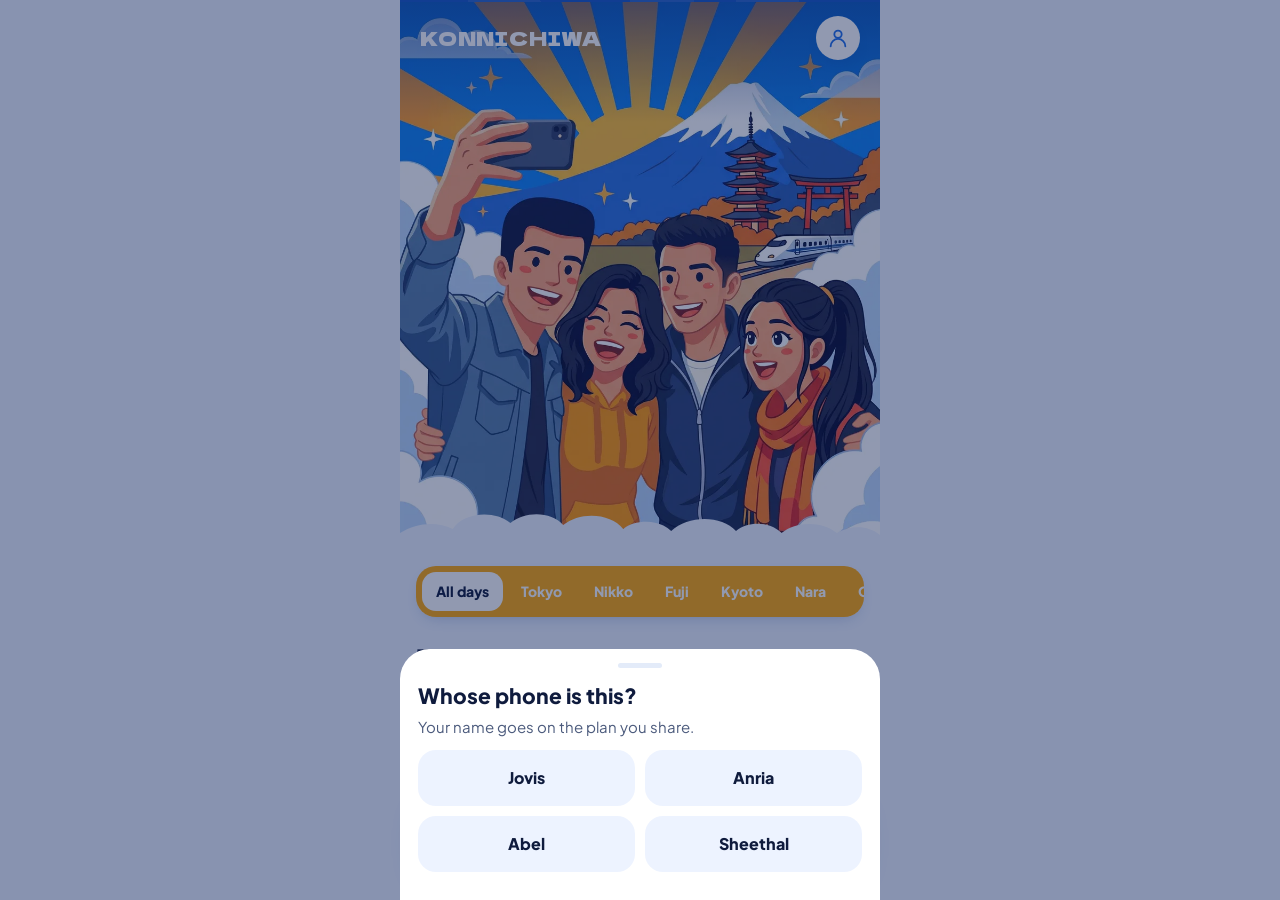
==== commit 17499a08: "updates" ====
--- a/site/index.html
+++ b/site/index.html
@@ -1,234 +1,290 @@
-<!doctype html><html lang="en"><head><meta charset="utf-8"><meta name="viewport" content="width=device-width,initial-scale=1,viewport-fit=cover"><meta name="theme-color" content="#f2643f"><meta name="apple-mobile-web-app-capable" content="yes"><meta name="apple-mobile-web-app-status-bar-style" content="black-translucent"><title>Kitsune Tabi</title><link rel="preconnect" href="https://fonts.googleapis.com"><link rel="preconnect" href="https://fonts.gstatic.com" crossorigin><link rel="stylesheet" href="https://fonts.googleapis.com/css2?family=Zen+Maru+Gothic:wght@500;700;900&display=swap"></head><body><style>:root{
-  --cream:#fff3e4;--cream-2:#ffe8d1;--peach:#ffd9bd;--card:#ffffff;--ink:#3a1c2d;--ink-2:#7b5a69;--ink-3:#b0919d;
-  --coral:#f2643f;--orange:#ffa552;--plum:#3a1c2d;--pink:#ff9aa2;--red:#e23b2a;--green:#3f9a5a;--line:#f3dcc8;
-  --c:#e8452c;--r-lg:28px;--r-md:20px;--r-sm:14px;--shadow:0 10px 30px -12px rgba(122,52,30,.28);--shadow-sm:0 4px 14px -6px rgba(122,52,30,.25);
+<!doctype html><html lang="en"><head><meta charset="utf-8"><meta name="viewport" content="width=device-width,initial-scale=1,viewport-fit=cover"><meta name="theme-color" content="#1f6feb"><meta name="apple-mobile-web-app-capable" content="yes"><meta name="apple-mobile-web-app-status-bar-style" content="black-translucent"><meta name="apple-mobile-web-app-title" content="Konnichiwa"><link rel="manifest" href="manifest.webmanifest"><link rel="apple-touch-icon" href="icons/apple-touch-icon.png"><link rel="icon" type="image/png" href="icons/icon-32.png"><title>Konnichiwa</title><link rel="preconnect" href="https://fonts.googleapis.com"><link rel="preconnect" href="https://fonts.gstatic.com" crossorigin><link rel="stylesheet" href="https://fonts.googleapis.com/css2?family=Dela+Gothic+One&family=Plus+Jakarta+Sans:wght@500;700;800&family=M+PLUS+Rounded+1c:wght@500;800&display=swap"></head><body><style>:root{
+  --blue:#1f6feb;--blue-d:#1557c7;--blue-dd:#0d3a93;--sky:#edf3ff;--sky-2:#dde8fd;--amber:#ffa90a;--amber-d:#f08a00;--amber-l:#fff1d1;
+  --navy:#0f1b3d;--ink-2:#4b5a7c;--ink-3:#8e9ab6;--red:#e8452c;--green:#20a464;--card:#fff;--line:#e3ebf9;
+  --c:#e8452c;--r-xl:32px;--r-lg:26px;--r-md:20px;--r-sm:14px;
+  --shadow:0 14px 34px -16px rgba(13,58,147,.42);--shadow-sm:0 6px 16px -8px rgba(13,58,147,.32);
   --ease:cubic-bezier(.2,.85,.25,1);--spring:cubic-bezier(.34,1.56,.64,1);
-  --font:"Zen Maru Gothic","Hiragino Maru Gothic ProN","Hiragino Sans","Noto Sans JP",system-ui,-apple-system,sans-serif;
+  --display:"Dela Gothic One","Hiragino Sans","Noto Sans JP",system-ui,sans-serif;
+  --font:"Plus Jakarta Sans","M PLUS Rounded 1c","Hiragino Sans","Noto Sans JP",system-ui,-apple-system,sans-serif;
+  --jp:"M PLUS Rounded 1c","Hiragino Maru Gothic ProN","Noto Sans JP",sans-serif;
   color-scheme:light;
 }
 *{box-sizing:border-box;-webkit-tap-highlight-color:transparent}
 html,body{height:100%}
-body{margin:0;background:var(--cream);color:var(--ink);font-family:var(--font);font-size:15px;line-height:1.5;overscroll-behavior-y:none;
-  background-image:url("data:image/svg+xml,%3Csvg xmlns='http://www.w3.org/2000/svg' width='160' height='160'%3E%3Cfilter id='n'%3E%3CfeTurbulence type='fractalNoise' baseFrequency='.9' numOctaves='2' stitchTiles='stitch'/%3E%3CfeColorMatrix values='0 0 0 0 .55 0 0 0 0 .35 0 0 0 0 .25 0 0 0 .05 0'/%3E%3C/filter%3E%3Crect width='160' height='160' filter='url(%23n)'/%3E%3C/svg%3E")}
+body{margin:0;background:var(--sky);color:var(--navy);font-family:var(--font);font-size:15px;line-height:1.5;overscroll-behavior-y:none}
 button{font:inherit;color:inherit;border:0;background:none;cursor:pointer;padding:0}
 a{color:inherit}
-:focus-visible{outline:3px solid var(--orange);outline-offset:2px;border-radius:10px}
+:focus-visible{outline:3px solid var(--amber);outline-offset:2px;border-radius:12px}
 .num{font-variant-numeric:tabular-nums}
+.jpf{font-family:var(--jp)}
 #app{position:relative;max-width:480px;margin:0 auto;height:100%;overflow:hidden}
-.view{position:absolute;inset:0;overflow-y:auto;overflow-x:hidden;-webkit-overflow-scrolling:touch;padding-bottom:calc(96px + env(safe-area-inset-bottom,0px));background:var(--cream)}
-.view.in-r{animation:inR .38s var(--ease) both}.view.out-l{animation:outL .38s var(--ease) both}
-.view.in-l{animation:inL .38s var(--ease) both}.view.out-r{animation:outR .38s var(--ease) both}
-.view.in-f{animation:inF .3s var(--ease) both}
-@keyframes inR{from{transform:translateX(100%)}to{transform:none}}@keyframes outL{to{transform:translateX(-28%);opacity:.6}}
-@keyframes inL{from{transform:translateX(-28%);opacity:.6}to{transform:none}}@keyframes outR{to{transform:translateX(100%)}}
-@keyframes inF{from{opacity:.5;transform:scale(.985)}to{opacity:1;transform:none}}
+.view{position:absolute;inset:0;overflow-y:auto;overflow-x:hidden;-webkit-overflow-scrolling:touch;padding-bottom:calc(104px + env(safe-area-inset-bottom,0px));background:var(--sky)}
+.view.in-r{animation:inR .4s var(--ease) both}.view.out-l{animation:outL .4s var(--ease) both}
+.view.in-l{animation:inL .4s var(--ease) both}.view.out-r{animation:outR .4s var(--ease) both}
+.view.in-f{animation:inF .32s var(--ease) both}
+@keyframes inR{from{transform:translateX(100%)}to{transform:none}}@keyframes outL{to{transform:translateX(-26%);opacity:.6}}
+@keyframes inL{from{transform:translateX(-26%);opacity:.6}to{transform:none}}@keyframes outR{to{transform:translateX(100%)}}
+@keyframes inF{from{opacity:.55;transform:scale(.985)}to{opacity:1;transform:none}}
 .rise{animation:rise .5s var(--ease) both;animation-delay:calc(var(--i,0)*45ms)}
-@keyframes rise{from{transform:translateY(16px) scale(.98);opacity:.35}to{transform:none;opacity:1}}
-
-/* tab bar */
-.tabs{position:fixed;left:50%;transform:translateX(-50%);bottom:0;width:100%;max-width:480px;z-index:40;padding:10px 16px calc(10px + env(safe-area-inset-bottom,0px));pointer-events:none}
-.tabs nav{pointer-events:auto;display:grid;grid-template-columns:repeat(4,1fr);background:rgba(255,255,255,.92);backdrop-filter:blur(14px);-webkit-backdrop-filter:blur(14px);border-radius:24px;box-shadow:var(--shadow);padding:6px}
-.tab{display:flex;flex-direction:column;align-items:center;gap:1px;padding:7px 0 5px;border-radius:18px;color:var(--ink-3);font-size:11px;font-weight:700;transition:color .2s}
-.tab svg{width:24px;height:24px}.tab .jp{font-size:10px;font-weight:500;letter-spacing:.06em}
-.tab.on{color:var(--coral);background:#fff1ea}.tab.on svg{animation:pop .45s var(--spring)}
-@keyframes pop{0%{transform:scale(.7)}100%{transform:scale(1)}}
-
-/* headers */
-.hero{position:relative;padding:calc(18px + env(safe-area-inset-top,0px)) 20px 26px;background:var(--c);color:#fff;border-radius:0 0 var(--r-lg) var(--r-lg);overflow:hidden;box-shadow:var(--shadow)}
-.hero::before{content:"";position:absolute;inset:0;opacity:.9;background-image:url("data:image/svg+xml,%3Csvg xmlns='http://www.w3.org/2000/svg' width='48' height='24'%3E%3Cg fill='none' stroke='white' stroke-opacity='.16' stroke-width='1.4'%3E%3Cpath d='M0 24a24 24 0 0 1 48 0M6 24a18 18 0 0 1 36 0M12 24a12 12 0 0 1 24 0M18 24a6 6 0 0 1 12 0'/%3E%3Cpath d='M-24 12a24 24 0 0 1 48 0M-18 12a18 18 0 0 1 36 0M-12 12a12 12 0 0 1 24 0M24 12a24 24 0 0 1 48 0M30 12a18 18 0 0 1 36 0M36 12a12 12 0 0 1 24 0'/%3E%3C/g%3E%3C/svg%3E");mask-image:linear-gradient(160deg,#000 10%,transparent 75%);-webkit-mask-image:linear-gradient(160deg,#000 10%,transparent 75%)}
-.hero::after{content:"";position:absolute;right:-60px;top:-60px;width:220px;height:220px;border-radius:50%;background:radial-gradient(circle,rgba(255,255,255,.28),transparent 65%)}
-.hero>*{position:relative;z-index:1}
-.topbar{display:flex;align-items:center;justify-content:space-between;gap:10px;margin-bottom:14px}
-.iconbtn{width:42px;height:42px;border-radius:14px;background:rgba(255,255,255,.22);display:grid;place-items:center;color:#fff;flex:none}
+@keyframes rise{from{transform:translateY(18px) scale(.97);opacity:.35}to{transform:none;opacity:1}}
+
+/* manga lettering */
+.manga{font-family:var(--display);color:var(--amber);letter-spacing:.01em;line-height:1;text-transform:uppercase;
+  text-shadow:3px 0 #fff,-3px 0 #fff,0 3px #fff,0 -3px #fff,2px 2px #fff,-2px -2px #fff,2px -2px #fff,-2px 2px #fff,0 8px 0 var(--blue-dd),3px 8px 0 var(--blue-dd),-3px 8px 0 var(--blue-dd)}
+.manga em{font-style:normal;color:#ff6a2b}
+
+/* sunburst blue hero */
+.hero{position:relative;padding:calc(16px + env(safe-area-inset-top,0px)) 20px 54px;color:#fff;overflow:hidden;
+  background:repeating-conic-gradient(from 0deg at 70% 110%,rgba(255,255,255,.09) 0 6deg,transparent 6deg 14deg),radial-gradient(120% 90% at 70% 110%,#4a90ff 0,var(--blue) 45%,var(--blue-d) 100%)}
+.hero::before{content:"";position:absolute;inset:0;background-image:radial-gradient(rgba(255,255,255,.22) 1.1px,transparent 1.4px);background-size:9px 9px;mask-image:linear-gradient(200deg,#000,transparent 60%);-webkit-mask-image:linear-gradient(200deg,#000,transparent 60%);pointer-events:none}
+.hero>*{position:relative;z-index:2}
+.clouds{position:absolute!important;left:0;right:0;bottom:-1px;height:46px;z-index:3!important;pointer-events:none}
+.clouds svg{width:100%;height:100%;display:block}
+.hero .art{position:absolute;z-index:1;right:-10px;bottom:20px;width:72%;max-width:330px;aspect-ratio:2/1;object-fit:cover;object-position:right center;mask-image:linear-gradient(90deg,transparent,#000 35%);-webkit-mask-image:linear-gradient(90deg,transparent,#000 35%)}
+.hero .kanji{position:absolute;right:16px;bottom:30px;z-index:1;font-family:var(--display);font-size:92px;line-height:1;color:rgba(255,255,255,.16)}
+.topbar{display:flex;align-items:center;justify-content:space-between;gap:10px;margin-bottom:16px}
+.brand{font-family:var(--display);font-size:20px;letter-spacing:.04em}
+.iconbtn{width:44px;height:44px;border-radius:50%;background:#fff;color:var(--blue);display:grid;place-items:center;flex:none;box-shadow:var(--shadow-sm)}
 .iconbtn svg{width:22px;height:22px}
-.iconbtn.light{background:#fff;color:var(--ink);box-shadow:var(--shadow-sm)}
-.pill{display:inline-flex;align-items:center;gap:6px;padding:5px 11px;border-radius:999px;font-size:12px;font-weight:700;background:rgba(255,255,255,.22);color:#fff;white-space:nowrap}
-.hero h1{font-size:30px;line-height:1.15;margin:0;font-weight:900;letter-spacing:-.01em;text-wrap:balance}
-.hero .kanji{position:absolute;right:14px;bottom:-14px;font-size:96px;font-weight:900;opacity:.16;line-height:1;z-index:0;pointer-events:none}
-.hero .sub{opacity:.92;margin-top:6px;font-size:14px}
-.eyebrow{font-size:12px;font-weight:700;letter-spacing:.08em;text-transform:uppercase;opacity:.85}
+.pill{display:inline-flex;align-items:center;gap:6px;padding:6px 12px;border-radius:999px;font-size:12px;font-weight:800;background:rgba(255,255,255,.2);color:#fff;white-space:nowrap}
+.pill.am{background:var(--amber);color:var(--navy)}
+.hero h1{font-family:var(--display);font-weight:400;font-size:27px;line-height:1.18;margin:0;text-wrap:balance;max-width:16ch;text-shadow:0 3px 0 rgba(13,58,147,.5)}
+.eyebrow{font-size:12px;font-weight:800;letter-spacing:.1em;text-transform:uppercase;opacity:.9;margin-bottom:6px}
+.sub{opacity:.92;margin-top:8px;font-size:14px;max-width:30ch}
 
 /* home */
-.home-hero{background:linear-gradient(140deg,#ff7a45,#f2643f 45%,#e8452c);padding-bottom:30px}
-.home-hero .fox{position:absolute;right:4px;top:calc(4px + env(safe-area-inset-top,0px));width:104px;animation:bob 3.2s ease-in-out infinite}
-@keyframes bob{50%{transform:translateY(-6px) rotate(-2deg)}}
-.home-hero h1{font-size:32px;margin-top:4px;padding-right:96px}
-.home-hero h1 span{display:block;font-size:15px;font-weight:700;opacity:.9;letter-spacing:.02em;margin-top:6px}
-.today{margin:-22px 16px 0;position:relative;z-index:2;background:var(--card);border-radius:var(--r-md);padding:16px 18px;box-shadow:var(--shadow);display:flex;gap:14px;align-items:center}
-.today .dot{width:52px;height:52px;border-radius:16px;flex:none;display:grid;place-items:center;color:#fff;font-weight:900;font-size:20px;background:var(--c)}
-.today b{display:block;font-size:16px}.today small{color:var(--ink-2)}
-.section-t{display:flex;align-items:baseline;justify-content:space-between;margin:26px 20px 12px}
-.section-t h2{margin:0;font-size:19px;font-weight:900}
-.section-t span{color:var(--ink-3);font-size:13px}
+.home-hero{padding-bottom:0;min-height:420px;display:flex;flex-direction:column}
+.home-hero .manga{font-size:46px;margin:8px 0 0;transform:rotate(-4deg);transform-origin:left;max-width:100%}
+.home-hero .topbar{position:relative;z-index:5}.home-hero .stage{position:relative;flex:none;margin:-74px -20px 0;aspect-ratio:900/1023;min-height:300px}
+.home-hero .stage img{position:absolute;inset:0;z-index:1;width:100%;height:100%;object-fit:cover;object-position:center top}.home-hero .stage::after{content:'';position:absolute;inset:0 0 auto;height:120px;z-index:1;background:linear-gradient(rgba(13,58,147,.55),transparent)}
+.home-hero .stage .ph{position:absolute;inset:0;display:grid;place-items:end center}
+.home-hero .stage .ph svg{width:80%;max-width:330px}
+.welcome{position:relative;z-index:4;margin:-34px 16px 0;background:#fff;border-radius:var(--r-lg);padding:18px 20px;box-shadow:var(--shadow);text-align:center}
+.welcome b{display:block;font-size:19px;line-height:1.3;font-weight:800}
+.welcome small{color:var(--ink-2)}
+.dots{display:flex;gap:6px;justify-content:center;margin-top:10px}.dots i{width:7px;height:7px;border-radius:50%;background:var(--line)}.dots i.on{background:var(--blue);width:18px;border-radius:9px}
+.cta{display:flex;align-items:center;justify-content:center;gap:10px;width:calc(100% - 32px);margin:12px 16px 0;padding:17px;border-radius:20px;background:var(--amber);color:var(--navy);font-weight:800;font-size:16px;box-shadow:0 8px 0 -2px var(--amber-d),var(--shadow-sm);transition:transform .2s var(--spring)}
+.cta:active{transform:translateY(3px);box-shadow:0 4px 0 -2px var(--amber-d)}
+.cta svg{width:20px;height:20px}
+.banner{position:relative;overflow:hidden;margin:18px 16px 0;border-radius:var(--r-lg);padding:18px;background:repeating-conic-gradient(from 0deg at 85% 120%,rgba(255,255,255,.18) 0 7deg,transparent 7deg 15deg),linear-gradient(135deg,#ffc23a,var(--amber));color:var(--navy);box-shadow:var(--shadow-sm);display:flex;gap:14px;align-items:center;text-align:left;width:calc(100% - 32px)}
+.banner .bt{flex:1;min-width:0}
+.banner small{font-weight:800;font-size:12px;letter-spacing:.06em;text-transform:uppercase;opacity:.75}
+.banner b{display:block;font-family:var(--display);font-weight:400;font-size:20px;line-height:1.2;margin:2px 0 4px}
+.banner span{font-size:13px;font-weight:600}
+.banner .go{display:inline-flex;align-items:center;gap:6px;margin-top:8px;background:var(--blue);color:#fff;padding:8px 14px;border-radius:999px;font-weight:800;font-size:13px}
+.banner .go svg{width:15px;height:15px}
+.banner .fox,.banner img{width:86px;flex:none;filter:drop-shadow(0 6px 8px rgba(160,80,0,.25))}
+.catbar{display:flex;gap:4px;overflow-x:auto;margin:18px 16px 0;padding:6px;border-radius:20px;background:var(--amber);box-shadow:var(--shadow-sm);scrollbar-width:none}
+.catbar::-webkit-scrollbar{display:none}
+.catbar button{flex:none;padding:9px 14px;border-radius:14px;font-weight:800;font-size:14px;color:#fff;white-space:nowrap}
+.catbar button.on{background:#fff;color:var(--navy)}
+.section-t{display:flex;align-items:center;justify-content:space-between;margin:24px 16px 12px}
+.section-t h2{margin:0;font-size:21px;font-weight:800;letter-spacing:-.01em}
+.section-t span{color:var(--ink-3);font-size:13px;font-weight:600}
 .days{display:grid;grid-template-columns:1fr 1fr;gap:12px;padding:0 16px}
-.dtile{position:relative;text-align:left;border-radius:var(--r-md);padding:14px 14px 16px;color:#fff;background:var(--c);min-height:132px;overflow:hidden;box-shadow:var(--shadow-sm);transition:transform .25s var(--spring)}
-.dtile:active{transform:scale(.96)}
-.dtile .k{position:absolute;right:-6px;bottom:-16px;font-size:68px;font-weight:900;opacity:.18;line-height:1}
-.dtile .n{font-size:12px;font-weight:700;opacity:.9}
-.dtile .d{font-size:24px;font-weight:900;line-height:1.1;margin:2px 0 6px}
-.dtile .t{font-size:13px;line-height:1.3;font-weight:700;position:relative}
-.dtile.past{filter:saturate(.45) brightness(1.05)}
-.dtile.now{outline:3px solid #fff;outline-offset:-6px}
-.dtile .chg{position:absolute;top:10px;right:10px;width:9px;height:9px;border-radius:50%;background:#fff;box-shadow:0 0 0 3px rgba(255,255,255,.35)}
+.dcard{position:relative;text-align:left;background:#fff;border-radius:var(--r-md);padding:8px 8px 12px;box-shadow:var(--shadow-sm);transition:transform .25s var(--spring);overflow:hidden}
+.dcard:active{transform:scale(.96)}
+.dcard .pic{position:relative;height:96px;border-radius:14px;overflow:hidden;background:repeating-conic-gradient(from 0deg at 50% 120%,rgba(255,255,255,.14) 0 7deg,transparent 7deg 15deg),linear-gradient(160deg,color-mix(in srgb,var(--c) 70%,#fff),var(--c))}
+.dcard .pic img{position:absolute;inset:0;width:100%;height:100%;object-fit:cover;object-position:70% center}
+.dcard .pic .k{position:absolute;right:6px;bottom:-8px;font-family:var(--display);font-size:46px;color:rgba(255,255,255,.4)}
+.dcard .pic .no{position:absolute;left:8px;top:8px;background:#fff;color:var(--navy);font-weight:800;font-size:11px;padding:3px 8px;border-radius:999px;z-index:1}
+.dcard .chg{position:absolute;right:14px;top:14px;width:26px;height:26px;border-radius:50%;background:#fff;display:grid;place-items:center;color:var(--red);box-shadow:var(--shadow-sm);z-index:1}
+.dcard .chg svg{width:14px;height:14px}
+.dcard .t{font-weight:800;font-size:14px;line-height:1.25;margin:10px 4px 4px}
+.dcard .m{display:flex;justify-content:space-between;align-items:center;margin:0 4px;font-size:12.5px}
+.dcard .m b{color:var(--amber-d)}
+.dcard .m span{color:var(--ink-3);font-weight:600}
+.dcard.past{opacity:.6}
+.dcard.now{box-shadow:0 0 0 3px var(--amber),var(--shadow)}
 
 /* day */
+.dayhero h1{font-size:24px;max-width:15ch}
 .daymeta{display:flex;flex-wrap:wrap;gap:6px;margin-top:12px}
-.toolbar{display:flex;gap:8px;padding:16px 16px 4px;flex-wrap:wrap}
-.chip{display:inline-flex;align-items:center;gap:6px;padding:9px 14px;border-radius:999px;background:var(--card);box-shadow:var(--shadow-sm);font-size:13px;font-weight:700;color:var(--ink)}
-.chip svg{width:16px;height:16px}
-.chip.on{background:var(--ink);color:#fff}
-.tasks{margin:12px 16px 0;background:var(--card);border-radius:var(--r-md);padding:12px 14px;box-shadow:var(--shadow-sm)}
-.tasks h3{margin:0 0 6px;font-size:13px;letter-spacing:.06em;color:var(--ink-2);text-transform:uppercase}
-.task{display:flex;gap:10px;align-items:flex-start;padding:7px 0;width:100%;text-align:left;font-size:14px}
-.task .cb{width:22px;height:22px;border-radius:8px;border:2.5px solid var(--line);flex:none;display:grid;place-items:center;transition:all .25s var(--spring)}
+.toolbar{display:flex;gap:8px;padding:6px 16px 2px;flex-wrap:wrap}
+.chip{display:inline-flex;align-items:center;gap:6px;padding:10px 15px;border-radius:999px;background:#fff;box-shadow:var(--shadow-sm);font-size:13px;font-weight:800;color:var(--navy)}
+.chip svg{width:16px;height:16px;color:var(--blue)}
+.chip.on{background:var(--blue);color:#fff}.chip.on svg{color:#fff}
+.tasks{margin:12px 16px 0;background:#fff;border-radius:var(--r-md);padding:14px 16px;box-shadow:var(--shadow-sm)}
+.tasks h3{margin:0 0 4px;font-size:12px;letter-spacing:.08em;color:var(--blue);text-transform:uppercase;font-weight:800}
+.task{display:flex;gap:10px;align-items:flex-start;padding:7px 0;width:100%;text-align:left;font-size:14px;font-weight:600}
+.task .cb{width:22px;height:22px;border-radius:7px;border:2.5px solid var(--sky-2);flex:none;display:grid;place-items:center;transition:all .25s var(--spring)}
 .task.on .cb{background:var(--green);border-color:var(--green);transform:scale(1.08)}
-.task.on .cb::after{content:"";width:10px;height:6px;border:solid #fff;border-width:0 0 2.5px 2.5px;transform:rotate(-45deg) translate(1px,-1px)}
+.task.on .cb::after,.opt.on .cb::after{content:"";width:10px;height:6px;border:solid #fff;border-width:0 0 2.5px 2.5px;transform:rotate(-45deg) translate(1px,-1px)}
 .task.on span{color:var(--ink-3);text-decoration:line-through}
-.tl{padding:14px 16px 10px}
-.row{display:grid;grid-template-columns:52px 1fr;gap:10px;align-items:start}
-.time{padding-top:15px;text-align:right;font-weight:900;font-size:15px;line-height:1.1}
-.time small{display:block;font-weight:500;font-size:11px;color:var(--ink-3);margin-top:3px}
-.card{position:relative;width:100%;text-align:left;background:var(--card);border-radius:var(--r-md);padding:13px 14px;box-shadow:var(--shadow-sm);display:flex;gap:12px;align-items:flex-start;transition:transform .2s var(--spring),box-shadow .2s}
+.tl{padding:16px 16px 10px}
+.row{display:grid;grid-template-columns:50px 1fr;gap:10px;align-items:start}
+.time{padding-top:16px;text-align:right;font-weight:800;font-size:15px;line-height:1.1;color:var(--blue-d)}
+.time small{display:block;font-weight:600;font-size:11px;color:var(--ink-3);margin-top:4px}
+.card{position:relative;width:100%;text-align:left;background:#fff;border-radius:var(--r-md);padding:12px 14px 12px 12px;box-shadow:var(--shadow-sm);display:flex;gap:12px;align-items:flex-start;transition:transform .2s var(--spring)}
 .card:active{transform:scale(.98)}
-.bub{width:42px;height:42px;border-radius:14px;flex:none;display:grid;place-items:center;background:color-mix(in srgb,var(--k) 16%,#fff);color:var(--k)}
+.bub{width:46px;height:46px;border-radius:15px;flex:none;display:grid;place-items:center;background:color-mix(in srgb,var(--k) 14%,#fff);color:var(--k);overflow:hidden}
 .bub svg{width:24px;height:24px}
+.bub.dish{background:#faf6eb;overflow:hidden}
+.sprite{display:block;width:100%;height:100%;background-repeat:no-repeat;background-size:400% 400%}
 .card .body{min-width:0;flex:1}
-.card .nm{font-weight:900;font-size:15.5px;line-height:1.25}
-.card .jp{font-size:12px;color:var(--ink-3);margin-top:1px}
+.card .nm{font-weight:800;font-size:15.5px;line-height:1.25}
+.card .jp{font-family:var(--jp);font-size:12px;color:var(--ink-3);margin-top:1px}
 .meta{display:flex;flex-wrap:wrap;gap:5px;margin-top:8px}
-.tag{font-size:11.5px;font-weight:700;padding:3px 9px;border-radius:999px;background:var(--cream);color:var(--ink-2);white-space:nowrap}
-.tag.m{background:#ffe3dc;color:#c43b22}.tag.n{background:#fff0d6;color:#a8630d}.tag.s{background:#eee8ef;color:#7b6a78}
-.tag.fx{background:var(--ink);color:#fff}
+.tag{font-size:11.5px;font-weight:800;padding:3px 9px;border-radius:999px;background:var(--sky);color:var(--ink-2);white-space:nowrap}
+.tag.m{background:#ffe5df;color:#c7341d}.tag.n{background:var(--amber-l);color:#a65f00}.tag.s{background:#eef0f5;color:#6c7590}
+.tag.fx{background:var(--blue);color:#fff}
 .tag.warn{background:var(--red);color:#fff;animation:pulse 1.6s ease-in-out infinite}
-.tag.soft{background:#ffe1a8;color:#8a4b00}
-.tag.ok{background:#dff3e4;color:#2c7a45}
-@keyframes pulse{50%{transform:scale(1.05)}}
-.card.fxd{background:linear-gradient(135deg,#fff,#fff8f1)}
-.card.done{opacity:.72}
-.card.cur{box-shadow:0 0 0 3px var(--c),var(--shadow)}
-.card.cur::before{content:"今";position:absolute;left:-12px;top:-10px;width:28px;height:28px;border-radius:50%;background:var(--c);color:#fff;font-size:13px;font-weight:900;display:grid;place-items:center;box-shadow:var(--shadow-sm)}
-.hanko{position:absolute;right:10px;top:8px;width:46px;height:46px;border:3px solid var(--red);border-radius:50%;color:var(--red);display:grid;place-items:center;font-weight:900;font-size:20px;transform:rotate(-14deg);opacity:.9;background:rgba(255,255,255,.6)}
+.tag.soft{background:#ffe0a3;color:#8a4b00}
+.tag.ok{background:#dcf5e8;color:#127a48}
+@keyframes pulse{50%{transform:scale(1.06)}}
+.card.done{opacity:.7}
+.card.cur{box-shadow:0 0 0 3px var(--amber),var(--shadow)}
+.card.cur::before{content:"今";font-family:var(--jp);position:absolute;left:-13px;top:-11px;width:30px;height:30px;border-radius:50%;background:var(--amber);color:var(--navy);font-size:14px;font-weight:800;display:grid;place-items:center;box-shadow:0 0 0 3px #fff}
+.hanko{position:absolute;right:10px;top:8px;width:48px;height:48px;border:3px solid var(--red);border-radius:50%;color:var(--red);display:grid;place-items:center;font-family:var(--jp);font-weight:800;font-size:21px;transform:rotate(-14deg);background:rgba(255,255,255,.75)}
 .hanko.new{animation:stamp .5s var(--spring) both}
-@keyframes stamp{0%{transform:scale(2.4) rotate(-30deg);opacity:0}60%{opacity:1}100%{transform:scale(1) rotate(-14deg);opacity:.9}}
-.leg{display:grid;grid-template-columns:52px 1fr;gap:10px;margin:2px 0}
-.leg .line{justify-self:end;width:3px;margin-right:10px;background-image:linear-gradient(var(--ink-3) 50%,transparent 0);background-size:3px 8px;opacity:.5;min-height:46px}
-.leg .lb{display:flex;align-items:center;gap:9px;padding:9px 4px;font-size:12.5px;color:var(--ink-2);line-height:1.35}
-.leg .mi{width:30px;height:30px;border-radius:10px;background:var(--cream-2);display:grid;place-items:center;flex:none;color:var(--ink)}
-.leg .mi svg{width:17px;height:17px}
-.leg .lt{flex:1;min-width:0}.leg b{color:var(--ink)}
-.leg .est{color:#a8630d;font-weight:700}
-.leg a{flex:none;font-weight:700;font-size:12px;color:var(--c);text-decoration:none;padding:6px 10px;border-radius:999px;background:#fff;box-shadow:var(--shadow-sm)}
-.leg .wait{display:block;color:#2c7a45;font-weight:700}
-.ctrls{display:flex;gap:6px;margin:8px 0 6px 62px;flex-wrap:wrap}
-.ctrl{padding:9px 13px;border-radius:14px;background:var(--card);box-shadow:var(--shadow-sm);font-weight:900;font-size:13px}
-.ctrl.main{background:var(--c);color:#fff}
-.ctrl:active{transform:scale(.95)}
-.skipcard{display:flex;justify-content:space-between;align-items:center;gap:8px;padding:10px 14px;border-radius:var(--r-sm);border:2px dashed var(--line);color:var(--ink-3);font-size:13px;margin:4px 0}
-.skipcard button{font-weight:900;color:var(--c);font-size:13px}
-.endnote{text-align:center;color:var(--ink-3);font-size:13px;padding:8px 0 4px}
-.endnote svg{width:70px;display:block;margin:4px auto}
+@keyframes stamp{0%{transform:scale(2.4) rotate(-30deg);opacity:0}60%{opacity:1}100%{transform:scale(1) rotate(-14deg)}}
+.leg{display:grid;grid-template-columns:50px 1fr;gap:10px;margin:3px 0}
+.leg .line{justify-self:end;width:3px;margin-right:9px;background-image:linear-gradient(var(--blue) 55%,transparent 0);background-size:3px 9px;opacity:.35;min-height:48px}
+.leg .lb{display:flex;align-items:center;gap:9px;padding:9px 2px;font-size:12.5px;color:var(--ink-2);line-height:1.35}
+.leg .mi{width:32px;height:32px;border-radius:50%;background:var(--blue);display:grid;place-items:center;flex:none;color:#fff;box-shadow:0 0 0 4px var(--sky-2)}
+.leg .mi svg{width:16px;height:16px}
+.leg .lt{flex:1;min-width:0}.leg b{color:var(--navy)}
+.leg .est{color:#a65f00;font-weight:800}
+.leg a{flex:none;font-weight:800;font-size:12px;color:#fff;text-decoration:none;padding:7px 12px;border-radius:999px;background:var(--blue);display:inline-flex;gap:4px;align-items:center}
+.leg a svg{width:13px;height:13px}
+.leg .wait{display:block;color:var(--green);font-weight:800}
+.ctrls{display:flex;gap:6px;margin:10px 0 6px 60px;flex-wrap:wrap}
+.ctrl{padding:10px 14px;border-radius:14px;background:#fff;box-shadow:var(--shadow-sm);font-weight:800;font-size:13px;color:var(--blue-d)}
+.ctrl.main{background:var(--amber);color:var(--navy);box-shadow:0 5px 0 -1px var(--amber-d)}
+.ctrl:active{transform:translateY(2px)}
+.skipcard{display:flex;justify-content:space-between;align-items:center;gap:8px;padding:10px 14px;border-radius:var(--r-sm);border:2px dashed var(--sky-2);color:var(--ink-3);font-size:13px;font-weight:600;margin:4px 0}
+.skipcard button{font-weight:800;color:var(--blue);font-size:13px}
+.endnote{text-align:center;color:var(--ink-2);font-size:13px;font-weight:600;padding:10px 0 4px}
+.endnote svg,.endnote img{width:84px;display:block;margin:4px auto}
 
 /* reorder */
 .rlist{padding:12px 16px}
-.rrow{display:flex;align-items:center;gap:10px;background:var(--card);border-radius:16px;padding:10px 12px;margin-bottom:8px;box-shadow:var(--shadow-sm);touch-action:pan-y}
-.rrow .bub{width:34px;height:34px;border-radius:11px}.rrow .bub svg{width:19px;height:19px}
-.rrow .nm{font-weight:900;font-size:14px;flex:1;min-width:0}
-.rrow .nm small{display:block;font-weight:500;color:var(--ink-3);font-size:11.5px}
-.grip{width:40px;height:40px;display:grid;place-items:center;border-radius:12px;color:var(--ink-3);touch-action:none;cursor:grab}
+.rrow{display:flex;align-items:center;gap:10px;background:#fff;border-radius:18px;padding:10px 10px 10px 12px;margin-bottom:8px;box-shadow:var(--shadow-sm);touch-action:pan-y}
+.rrow .bub{width:36px;height:36px;border-radius:12px}.rrow .bub svg{width:19px;height:19px}
+.rrow .nm{font-weight:800;font-size:14px;flex:1;min-width:0}
+.rrow .nm small{display:block;font-weight:600;color:var(--ink-3);font-size:11.5px}
+.grip{width:42px;height:42px;display:grid;place-items:center;border-radius:12px;color:var(--blue);background:var(--sky);touch-action:none;cursor:grab}
 .grip svg{width:22px;height:22px}
-.rrow.lock{background:#fff8f1}.rrow.lock .grip{opacity:.4}
+.rrow.lock{background:#f6f9ff}.rrow.lock .grip{opacity:.45;background:none}
 .rrow.sk{opacity:.5}
-.rrow.ph{opacity:.35;border:2px dashed var(--c);box-shadow:none}
-.ghost{position:fixed;z-index:80;pointer-events:none;box-shadow:0 24px 40px -14px rgba(58,28,45,.45);transform:scale(1.03) rotate(-1deg)}
-.hint{margin:0 16px;padding:10px 14px;border-radius:14px;background:#fff1ea;color:#a3402a;font-size:13px}
-
-/* detail */
-.dhero{padding-bottom:22px}
-.dhero .dbig{display:flex;gap:14px;align-items:center;margin-top:4px}
-.dhero .dbig .bub{width:58px;height:58px;border-radius:18px;background:rgba(255,255,255,.95);color:var(--c)}
-.dhero .dbig .bub svg{width:32px;height:32px}
-.dhero h1{font-size:25px}
-.dhero .jp{opacity:.9;font-size:14px;margin-top:2px}
-.facts{display:grid;grid-template-columns:repeat(3,1fr);gap:8px;margin-top:16px}
-.fact{background:rgba(255,255,255,.18);border-radius:14px;padding:8px 10px}
-.fact small{display:block;font-size:11px;opacity:.85}.fact b{font-size:16px}
-.seg{display:flex;gap:6px;margin:16px 16px 0;padding:5px;background:var(--cream-2);border-radius:18px;position:sticky;top:8px;z-index:5}
-.seg button{flex:1;padding:9px 4px;border-radius:14px;font-weight:900;font-size:13px;color:var(--ink-2);line-height:1.15}
-.seg button small{display:block;font-size:10px;font-weight:500}
-.seg button.on{background:#fff;color:var(--c);box-shadow:var(--shadow-sm)}
+.rrow.ph{opacity:.4;border:2px dashed var(--blue);box-shadow:none}
+.ghost{position:fixed;z-index:80;pointer-events:none;box-shadow:0 26px 40px -14px rgba(13,58,147,.5);transform:scale(1.04) rotate(-1.2deg)}
+.hint{margin:12px 16px 0;padding:12px 14px;border-radius:16px;background:var(--amber-l);color:#7a4500;font-size:13px;font-weight:600}
+
+/* detail: blue top, white sheet over it */
+.dhero{padding-bottom:150px}
+.dsheet{position:relative;z-index:4;margin:-136px 12px 0;background:#fff;border-radius:var(--r-xl);box-shadow:var(--shadow);overflow:hidden;padding-bottom:6px}
+.dsheet .grab{width:44px;height:5px;border-radius:9px;background:var(--line);margin:10px auto 0}
+.dpic{position:relative;height:190px;margin:10px 12px 0;border-radius:24px;overflow:hidden;background:repeating-conic-gradient(from 0deg at 50% 120%,rgba(255,255,255,.16) 0 7deg,transparent 7deg 15deg),linear-gradient(160deg,color-mix(in srgb,var(--c) 65%,#fff),var(--c));display:grid;place-items:center}
+.dpic img{position:absolute;inset:0;width:100%;height:100%;object-fit:cover}
+.dpic .sprite{width:170px;height:170px;margin:auto}
+.dpic.food{background:#faf6eb}
+.dpic .bigic{width:92px;height:92px;color:#fff;opacity:.95}
+.dpic.food .bigic{color:var(--amber-d)}
+.dpic .k{position:absolute;right:12px;bottom:-12px;font-family:var(--display);font-size:80px;color:rgba(255,255,255,.35)}
+.badge{position:absolute;left:12px;top:12px;z-index:1;display:inline-flex;align-items:center;gap:6px;background:#fff;border-radius:999px;padding:5px 12px 5px 5px;font-size:12px;font-weight:800;box-shadow:var(--shadow-sm);color:var(--navy)}
+.badge i{width:22px;height:22px;border-radius:50%;background:var(--green);display:grid;place-items:center;color:#fff;font-style:normal;font-size:12px}
+.badge.m i{background:var(--red)}.badge.n i{background:var(--amber)}.badge.s i{background:var(--ink-3)}.badge.fx i{background:var(--blue)}
+.dtitle{padding:14px 18px 2px}
+.dtitle .r{display:flex;align-items:center;gap:6px;font-size:13px;font-weight:800;color:var(--amber-d)}
+.dtitle h2{margin:4px 0 0;font-size:23px;line-height:1.2;font-weight:800;text-wrap:balance}
+.dtitle .jp{font-family:var(--jp);color:var(--ink-3);font-size:14px;margin-top:2px}
+.facts{display:grid;grid-template-columns:repeat(3,1fr);gap:8px;padding:12px 16px 8px}
+.fact{background:var(--sky);border-radius:14px;padding:9px 10px}
+.fact small{display:block;font-size:11px;color:var(--ink-3);font-weight:700}.fact b{font-size:17px;color:var(--blue-d)}
+.seg{display:flex;gap:4px;margin:14px 16px 0;padding:6px;background:var(--amber);border-radius:20px;position:sticky;top:8px;z-index:6;box-shadow:var(--shadow-sm)}
+.seg button{flex:1;padding:8px 4px;border-radius:14px;font-weight:800;font-size:13.5px;color:#fff;line-height:1.15}
+.seg button small{display:block;font-size:10px;font-weight:600;font-family:var(--jp);opacity:.9}
+.seg button.on{background:#fff;color:var(--navy)}
 .pane{padding:14px 16px 0}
 .pane .pc{animation:rise .4s var(--ease) both}
-.box{background:var(--card);border-radius:var(--r-md);padding:14px 16px;box-shadow:var(--shadow-sm);margin-bottom:12px}
-.box h3{margin:0 0 8px;font-size:15px;font-weight:900}
+.box{background:#fff;border-radius:var(--r-md);padding:15px 16px;box-shadow:var(--shadow-sm);margin-bottom:12px}
+.box h3{margin:0 0 8px;font-size:16px;font-weight:800}
 .list{margin:0;padding:0;list-style:none}
-.list li{position:relative;padding:7px 0 7px 26px;border-bottom:1px dashed var(--line)}
+.list li{position:relative;padding:8px 0 8px 28px;border-bottom:1px dashed var(--line);font-size:14.5px}
 .list li:last-child{border-bottom:0}
-.list li::before{content:"";position:absolute;left:4px;top:14px;width:10px;height:10px;border-radius:50%;background:var(--c);box-shadow:0 0 0 4px color-mix(in srgb,var(--c) 18%,#fff)}
-.story p{margin:0 0 12px;font-size:15.5px;line-height:1.7;max-width:62ch}
+.list li::before{content:"";position:absolute;left:3px;top:12px;width:16px;height:16px;border-radius:50%;background:var(--amber);box-shadow:inset 0 0 0 4px #fff,0 0 0 2px var(--amber)}
+.story p{margin:0 0 12px;font-size:15.5px;line-height:1.75;max-width:62ch}
+.story p:first-child{font-weight:600}
 .dish{display:flex;gap:12px;align-items:flex-start;padding:10px 0;border-bottom:1px dashed var(--line)}
 .dish:last-child{border:0}
-.dish .bowl{width:44px;height:44px;border-radius:14px;background:#fff1ea;color:var(--coral);display:grid;place-items:center;flex:none}
-.dish .bowl svg{width:26px;height:26px}
-.dish b{display:block}.dish .j{font-size:12px;color:var(--ink-3)}.dish p{margin:3px 0 0;font-size:13.5px;color:var(--ink-2)}
-.spot{padding:8px 0;border-bottom:1px dashed var(--line)}.spot:last-child{border:0}
+.dish .bowl{width:58px;height:58px;border-radius:16px;background:var(--amber-l);color:var(--amber-d);display:grid;place-items:center;flex:none;overflow:hidden}
+.dish .bowl svg{width:28px;height:28px}
+.dish b{display:block;font-size:15px}.dish .j{font-family:var(--jp);font-size:12px;color:var(--ink-3)}.dish p{margin:3px 0 0;font-size:13.5px;color:var(--ink-2)}
+.spot{padding:9px 0;border-bottom:1px dashed var(--line)}.spot:last-child{border:0}
 .spot b{display:block}.spot span{font-size:13.5px;color:var(--ink-2)}
-.tk{font-family:ui-monospace,Menlo,monospace;font-size:13px;background:var(--cream);border-radius:10px;padding:8px 10px;margin:6px 0;word-break:break-word}
+.tk{font-family:ui-monospace,Menlo,monospace;font-size:13px;background:var(--sky);border-radius:10px;padding:9px 11px;margin:6px 0;word-break:break-word}
 .actions{display:grid;grid-template-columns:1fr 1fr;gap:10px;padding:4px 16px 16px}
-.btn{display:flex;align-items:center;justify-content:center;gap:8px;padding:14px 12px;border-radius:18px;font-weight:900;font-size:14px;background:var(--card);box-shadow:var(--shadow-sm);text-decoration:none;color:var(--ink);transition:transform .2s var(--spring)}
+.btn{display:flex;align-items:center;justify-content:center;gap:8px;padding:15px 12px;border-radius:18px;font-weight:800;font-size:14.5px;background:#fff;box-shadow:var(--shadow-sm);text-decoration:none;color:var(--blue-d);transition:transform .2s var(--spring)}
 .btn svg{width:19px;height:19px}
 .btn:active{transform:scale(.96)}
-.btn.pri{background:var(--c);color:#fff}
-.btn.dark{background:var(--ink);color:#fff}
+.btn.pri{background:var(--amber);color:var(--navy);box-shadow:0 6px 0 -1px var(--amber-d)}
+.btn.blue{background:var(--blue);color:#fff}
 .btn.full{grid-column:1/-1}
-.stepper{display:flex;align-items:center;justify-content:space-between;gap:10px;background:var(--card);border-radius:18px;padding:8px 8px 8px 16px;box-shadow:var(--shadow-sm);margin:0 16px 12px}
-.stepper b{font-size:14px}.stepper small{display:block;color:var(--ink-3);font-size:12px}
-.stepper .sb{display:flex;gap:6px}
-.stepper button{width:44px;height:44px;border-radius:14px;background:var(--cream);font-size:22px;font-weight:900}
+.paybar{margin:4px 12px 12px;background:var(--blue);border-radius:var(--r-lg);padding:12px 12px 12px 18px;color:#fff;display:flex;align-items:center;justify-content:space-between;gap:10px;box-shadow:var(--shadow)}
+.paybar small{display:block;font-size:11.5px;opacity:.8;font-weight:700}.paybar b{font-size:18px}
+.paybar .sb{display:flex;gap:8px;align-items:center;background:rgba(255,255,255,.16);border-radius:999px;padding:5px}
+.paybar .sb button{width:38px;height:38px;border-radius:50%;background:#fff;color:var(--blue-d);font-size:22px;font-weight:800;line-height:1}
 .empty{padding:30px 20px;text-align:center;color:var(--ink-2)}
 .empty svg{width:110px;margin:0 auto 6px;display:block}
 
+/* tab bar */
+.tabs{position:fixed;left:50%;transform:translateX(-50%);bottom:0;width:100%;max-width:480px;z-index:40;padding:10px 14px calc(10px + env(safe-area-inset-bottom,0px));pointer-events:none}
+.tabs nav{pointer-events:auto;display:grid;grid-template-columns:repeat(4,1fr);background:#fff;border-radius:28px;box-shadow:0 -4px 30px -10px rgba(13,58,147,.35);padding:8px}
+.tab{display:flex;flex-direction:column;align-items:center;gap:2px;padding:4px 0;color:var(--ink-3);font-size:11px;font-weight:800}
+.tab .ti{width:44px;height:44px;border-radius:50%;display:grid;place-items:center;transition:all .3s var(--spring)}
+.tab svg{width:23px;height:23px}
+.tab.on{color:var(--navy)}
+.tab.on .ti{background:var(--amber);color:var(--navy);transform:translateY(-6px);box-shadow:0 8px 16px -6px rgba(240,138,0,.7)}
+
 /* sheets */
-.scrim{position:fixed;inset:0;background:rgba(58,28,45,.42);z-index:60;animation:fade .25s both}
+.scrim{position:fixed;inset:0;background:rgba(13,30,80,.45);z-index:60;animation:fade .25s both}
 @keyframes fade{from{opacity:0}}
-.sheet{position:fixed;left:50%;bottom:0;transform:translateX(-50%);width:100%;max-width:480px;z-index:61;background:var(--cream);border-radius:28px 28px 0 0;padding:10px 18px calc(22px + env(safe-area-inset-bottom,0px));max-height:88vh;overflow-y:auto;animation:sheetUp .42s var(--ease) both}
+.sheet{position:fixed;left:50%;bottom:0;transform:translateX(-50%);width:100%;max-width:480px;z-index:61;background:#fff;border-radius:30px 30px 0 0;padding:10px 18px calc(22px + env(safe-area-inset-bottom,0px));max-height:88vh;overflow-y:auto;animation:sheetUp .42s var(--ease) both}
 @keyframes sheetUp{from{transform:translate(-50%,100%)}to{transform:translate(-50%,0)}}
 .sheet.closing{animation:sheetDown .3s var(--ease) both}
 @keyframes sheetDown{to{transform:translate(-50%,100%)}}
-.grab{width:44px;height:5px;border-radius:9px;background:var(--line);margin:4px auto 10px}
-.sheet h2{margin:4px 0 4px;font-size:21px;font-weight:900;text-wrap:balance}
+.sheet .grab{width:44px;height:5px;border-radius:9px;background:var(--line);margin:4px auto 12px}
+.sheet h2{margin:4px 0 4px;font-size:21px;font-weight:800;text-wrap:balance}
 .sheet p{margin:0 0 12px;color:var(--ink-2)}
 .sheet .foxrow{display:flex;gap:12px;align-items:center}
-.sheet .foxrow svg{width:72px;flex:none}
-.opt{display:flex;gap:12px;align-items:flex-start;width:100%;text-align:left;background:var(--card);border-radius:16px;padding:12px 14px;margin-bottom:8px;box-shadow:var(--shadow-sm)}
-.opt .cb{margin:0;padding:0;width:24px;height:24px;border-radius:8px;border:2.5px solid var(--line);flex:none;box-shadow:none;display:grid;place-items:center}
-.opt.on .cb{background:var(--coral);border-color:var(--coral)}
-.opt.on .cb::after{content:"";width:10px;height:6px;border:solid #fff;border-width:0 0 2.5px 2.5px;transform:rotate(-45deg) translate(1px,-1px)}
+.sheet .foxrow svg,.sheet .foxrow .mimg{width:78px;flex:none}
+.opt{display:flex;gap:12px;align-items:flex-start;width:100%;text-align:left;background:var(--sky);border-radius:16px;padding:12px 14px;margin-bottom:8px}
+.opt .cb{width:24px;height:24px;border-radius:8px;border:2.5px solid var(--sky-2);background:#fff;flex:none;display:grid;place-items:center}
+.opt.on .cb{background:var(--blue);border-color:var(--blue)}
 .opt b{display:block;font-size:14.5px}.opt span{font-size:13px;color:var(--ink-2)}
 .who{display:grid;grid-template-columns:1fr 1fr;gap:10px;margin:8px 0 6px}
-.who button{padding:16px;border-radius:18px;background:var(--card);box-shadow:var(--shadow-sm);font-weight:900;font-size:16px}
-.who button.on{background:var(--coral);color:#fff}
-.qrbox{background:#fff;border-radius:24px;padding:18px;margin:6px auto 10px;width:min(320px,100%);box-shadow:var(--shadow)}
+.who button{padding:16px;border-radius:18px;background:var(--sky);font-weight:800;font-size:16px}
+.who button.on{background:var(--amber);color:var(--navy)}
+.qrbox{background:#fff;border-radius:24px;padding:16px;margin:6px auto 10px;width:min(320px,100%);box-shadow:0 0 0 4px var(--amber),var(--shadow)}
 .qrbox svg{width:100%;height:auto;display:block}
 .cam{position:relative;border-radius:24px;overflow:hidden;background:#000;aspect-ratio:1/1;max-width:100%}
 .cam video{width:100%;height:100%;object-fit:cover;display:block}
-.cam::after{content:"";position:absolute;inset:16%;border:4px solid #fff;border-radius:24px;box-shadow:0 0 0 999px rgba(0,0,0,.25)}
+.cam::after{content:"";position:absolute;inset:16%;border:4px solid var(--amber);border-radius:24px;box-shadow:0 0 0 999px rgba(0,0,0,.3)}
 .taxi{position:fixed;inset:0;z-index:90;background:#fff;display:flex;flex-direction:column;justify-content:center;padding:24px;text-align:center;animation:inF .3s both}
 .taxi .t1{font-size:15px;color:var(--ink-2)}
-.taxi .t2{font-size:30px;font-weight:900;margin:14px 0;line-height:1.35;word-break:break-word}
-.taxi .t3{font-size:24px;font-weight:700;line-height:1.5}
-.taxi .t4{margin-top:20px;font-size:22px;color:var(--red);font-weight:900}
+.taxi .t2{font-family:var(--jp);font-size:30px;font-weight:800;margin:14px 0;line-height:1.35;word-break:break-word}
+.taxi .t3{font-family:var(--jp);font-size:24px;font-weight:800;line-height:1.5}
+.taxi .t4{font-family:var(--jp);margin-top:20px;font-size:22px;color:var(--red);font-weight:800}
 .taxi .t5{margin-top:28px;font-size:13px;color:var(--ink-3)}
-.toast{position:fixed;left:50%;bottom:calc(98px + env(safe-area-inset-bottom,0px));transform:translateX(-50%);z-index:70;background:var(--ink);color:#fff;padding:11px 18px;border-radius:999px;font-weight:700;font-size:14px;box-shadow:var(--shadow);animation:toast 2.6s var(--ease) both;white-space:nowrap;max-width:92vw;overflow:hidden;text-overflow:ellipsis}
+.toast{position:fixed;left:50%;bottom:calc(104px + env(safe-area-inset-bottom,0px));transform:translateX(-50%);z-index:70;background:var(--navy);color:#fff;padding:12px 18px;border-radius:999px;font-weight:800;font-size:14px;box-shadow:var(--shadow);animation:toast 2.6s var(--ease) both;white-space:nowrap;max-width:92vw;overflow:hidden;text-overflow:ellipsis}
 @keyframes toast{0%{opacity:0;transform:translate(-50%,16px)}12%,82%{opacity:1;transform:translate(-50%,0)}100%{opacity:0;transform:translate(-50%,8px)}}
 .wal{padding:14px 16px 0}
 .stay{display:flex;gap:12px;align-items:center;width:100%;text-align:left}
-.stay .bub{background:#fff1ea;color:var(--coral)}
 .syncgrid{display:grid;gap:10px;padding:16px}
-.big{display:flex;gap:14px;align-items:center;width:100%;text-align:left;background:var(--card);border-radius:var(--r-md);padding:16px;box-shadow:var(--shadow-sm);transition:transform .2s var(--spring)}
+.big{display:flex;gap:14px;align-items:center;width:100%;text-align:left;background:#fff;border-radius:var(--r-md);padding:16px;box-shadow:var(--shadow-sm);transition:transform .2s var(--spring)}
 .big:active{transform:scale(.97)}
-.big .bub{width:50px;height:50px;border-radius:16px}
-.big b{display:block;font-size:16px}.big span{font-size:13px;color:var(--ink-2)}
+.big .bub{width:52px;height:52px;border-radius:50%}
+.big b{display:block;font-size:16px}.big>span>span{display:block;font-size:13px;color:var(--ink-2)}.big>span>b{color:var(--navy)}
+.mascot{position:absolute;z-index:2;right:12px;top:calc(12px + env(safe-area-inset-top,0px));width:96px;animation:bob 3.2s ease-in-out infinite}
+@keyframes bob{50%{transform:translateY(-6px) rotate(-2deg)}}
+.mimg{display:block;aspect-ratio:1/1;background-repeat:no-repeat;background-size:300% 100%}
 @media (prefers-reduced-motion:reduce){*,*::before,*::after{animation-duration:.01ms!important;animation-iteration-count:1!important;transition-duration:.01ms!important}}
+
+.big.install{background:linear-gradient(135deg,#fff7e6,#fff);outline:2px solid var(--amber)}
+.steps{margin:10px 0 14px 20px;line-height:1.7}.steps li{padding-left:4px}
+
+.banner.lift{z-index:4;margin-top:-86px;box-shadow:0 14px 34px rgba(13,58,147,.28);animation:rise .5s var(--ease) both}
 </style>
 <div id="app"></div>
 <script>//---------------------------------------------------------------------
@@ -12633,7 +12689,7 @@
 });
 // Trip content. Times are JST "HH:MM". Only items with fx:true are fixed; others are computed.
 // p: m = must, n = nice, s = skippable. mn/mx = min/max minutes. by = latest sensible start. op = opening time.
-const PEOPLE = ['Jovis', 'Abel', 'Sheethal', 'Anria'];
+const PEOPLE = ['Jovis', 'Anria', 'Abel', 'Sheethal'];
 
 const STAYS = {
   bites: { n: 'BITES by Voyan', jp: 'BITES by Voyan（ホテル）', addr: '東京都新宿区若松町11-3', near: '都営大江戸線 若松河田駅 徒歩1分', en: '11-3 Wakamatsucho, Shinjuku-ku, Tokyo', tel: '+81 80-1133-9452', ref: 'Airbnb HMWBM8HE8Z', dates: 'Oct 19 to 24' },
@@ -13136,6 +13192,7 @@
   sync: '<path d="M4 10a8 8 0 0 1 14-4l2 2M20 14a8 8 0 0 1-14 4l-2-2M20 4v4h-4M4 20v-4h4"/>',
   qr: '<rect x="3" y="3" width="7" height="7" rx="1.5"/><rect x="14" y="3" width="7" height="7" rx="1.5"/><rect x="3" y="14" width="7" height="7" rx="1.5"/><path d="M14 14h3v3h-3zM20 14v.01M14 20h.01M17 20h4v-3"/>',
   cam: '<path d="M3 8h4l2-3h6l2 3h4v12H3z"/><circle cx="12" cy="13" r="4"/>',
+  phone: '<rect x="6" y="2" width="12" height="20" rx="3"/><path d="M11 18h2"/>',
   link: '<path d="M10 14a4 4 0 0 0 5.7 0l3-3a4 4 0 0 0-5.7-5.7l-1 1M14 10a4 4 0 0 0-5.7 0l-3 3a4 4 0 0 0 5.7 5.7l1-1"/>',
   trip: '<path d="M4 20V9l8-5 8 5v11M9 20v-6h6v6M2 20h20"/>',
   sun: '<circle cx="12" cy="12" r="4.5"/><path d="M12 2v2.5M12 19.5V22M2 12h2.5M19.5 12H22M4.9 4.9l1.8 1.8M17.3 17.3l1.8 1.8M4.9 19.1l1.8-1.8M17.3 6.7l1.8-1.8"/>',
@@ -13280,17 +13337,45 @@
 const cityOf = d => CITY[d.city];
 const dateLabel = d => { const n = +d.date.slice(8); return d.dow + ' ' + n + ' Oct'; };
 function todayDay() { const t = jst().date; return DAYS.find(d => d.date === t) || (t < DAYS[0].date ? DAYS[0] : null); }
+// art: images from Nano Banana land in art/. Anything missing falls back to drawn placeholders.
+const ART = { ok: {} };
+const cityArt = k => 'art/city-' + (k === 'blr' ? 'depart' : k) + '.webp';
+[['dishes', 'webp'], ['mascot', 'webp']].forEach(([n, x]) => { const im = new Image(); im.onload = () => { ART.ok[n] = 1; if (stack.length) refresh(); }; im.src = 'art/' + n + '.' + x; });
+const img = (src, cls = '', alt = '') => `<img src="${src}" class="${cls}" alt="${esc(alt)}" loading="lazy" onerror="this.remove()">`;
+const clouds = (fill = 'var(--sky)') => `<div class="clouds"><svg viewBox="0 0 400 46" preserveAspectRatio="none" aria-hidden="true"><path d="M0 46V30c14-10 30-12 44-4 8-16 34-20 48-6 12-12 34-12 44 2 14-14 40-12 50 4 10-10 30-10 40 2 14-16 42-16 54 0 10-10 28-10 38 2 12-12 34-12 46 0 12-8 26-8 36 2V46z" fill="${fill}"/></svg></div>`;
+const MOOD = { happy: 0, worry: 50, proud: 100 };
+const mascot = (mood = 'happy', style = '') => ART.ok.mascot ? `<span class="mimg" style="background-image:url(art/mascot.webp);background-position:${MOOD[mood] ?? 0}% 0;${style}"></span>` : fox(mood === 'proud' ? 'happy' : mood, style ? `style="${style}"` : '');
+const DISH_KEYS = [['yakitori', 'torien', 'kabuto'], ['curry'], ['ramen', 'tsukemen', 'duck'], ['sushi', 'kaiten', 'inari', 'kakinoha', 'kaisendon', 'saba', 'tuna', 'maguro'], ['tempura', 'tendon'], ['okonomiyaki', 'monja', 'yakiniku'], ['takoyaki', 'octopus'], ['hoto', 'udon', 'yoshida'], ['soba', 'yuba'], ['gyoza', 'dumpling', 'butaman', 'bun'], ['crepe', 'cotton', 'melon'], ['mochi', 'manju', 'ningyo', 'yatsuhashi', 'shingen', 'dango'], ['unagi', 'unaju', 'eel'], ['kushikatsu', 'dote', 'skewer', 'wagyu', 'scallop', 'gyukatsu', 'tonkatsu', 'karaage'], ['matcha', 'soft serve', 'ice cream', 'sesame', 'soft'], ['tamagoyaki', 'tako tamago', 'omelette', 'tofu', 'onigiri', 'ekiben', 'bento']];
+function dishIdx(text) { const t = String(text).toLowerCase(); for (let i = 0; i < DISH_KEYS.length; i++) if (DISH_KEYS[i].some(k => t.includes(k))) return i; return -1; }
+const sprite = (i, cls = 'sprite') => ART.ok.dishes && i >= 0 ? `<span class="${cls}" style="background-image:url(art/dishes.webp);background-position:${(i % 4) * 33.333}% ${Math.floor(i / 4) * 33.333}%"></span>` : '';
+const itemDish = it => { if (it.k !== 'meal') return -1; for (const e of (it.eat && it.eat.d) || []) { const i = dishIdx(e[0]); if (i >= 0) return i; } return dishIdx(it.n); };
+const bubble = it => { const di = itemDish(it), sp = sprite(di); return sp ? `<div class="bub dish">${sp}</div>` : `<div class="bub" style="--k:${KIND[it.k][1]}">${ic(kindIcon(it))}</div>`; };
+const CITIES = ['all', 'tokyo', 'nikko', 'fuji', 'kyoto', 'nara', 'osaka'];
+// install: Android gives a prompt event, iOS needs Share > Add to Home Screen
+const INSTALLED = () => matchMedia('(display-mode: standalone)').matches || navigator.standalone === true;
+const IOS = /iphone|ipad|ipod/i.test(navigator.userAgent);
+let installEvt = null;
+addEventListener('beforeinstallprompt', e => { e.preventDefault(); installEvt = e; if (stack.length) refresh(false); });
+addEventListener('appinstalled', () => { installEvt = null; toast('Installed. Open it from your home screen'); });
+async function install() {
+  if (installEvt) { installEvt.prompt(); const r = await installEvt.userChoice; installEvt = null; if (r.outcome !== 'accepted') toast('Maybe later'); return refresh(false); }
+  sheet(IOS ? `<h2>Add to your home screen</h2><p>Open this page in <b>Safari</b>, then:</p><ol class="steps"><li>Tap the <b>Share</b> button (square with an arrow)</li><li>Scroll down and tap <b>Add to Home Screen</b></li><li>Tap <b>Add</b></li></ol><p>It then opens full screen and works offline.</p>` : `<h2>Add to your home screen</h2><p>In Chrome, tap the <b>⋮</b> menu, then <b>Add to Home screen</b> or <b>Install app</b>.</p><p>It then opens full screen and works offline.</p>`);
+}
 const VIEWS = {
-  home() {
-    const t = jst().date, td = todayDay(), live = td && td.date === t;
+  home(r) {
+    const t = jst().date, td = todayDay(), live = td && td.date === t, filt = r.city || 'all';
     const dleft = Math.round((Date.parse(DAYS[0].date) - Date.parse(t)) / 864e5);
-    let todayCard = '';
+    let banner = '';
     if (td) {
       const rows = compute(td), ci = curIdx(rows), cur = ci >= 0 ? rows[ci] : null;
-      todayCard = `<button class="today rise" data-day="${td.id}" style="--c:${cityOf(td).c}"><div class="dot">${dayNo(td)}</div><div><small>${live ? '今日 Today' : (dleft > 0 ? dleft + ' days to go' : 'Up next')}</small><b>${esc(td.title)}</b><small>${cur ? (live ? 'Now: ' : 'Starts with: ') + esc(cur.it.n) : 'All done'}</small></div></button>`;
+      banner = `<button class="banner lift" data-day="${td.id}"><div class="bt"><small>${live ? '今日 Today · Day ' + dayNo(td) : (dleft > 1 ? dleft + ' days to go' : dleft === 1 ? 'Tomorrow' : 'Up next')}</small><b>${esc(td.title)}</b><span>${cur ? (live ? 'Now: ' : 'First up: ') + esc(cur.it.n) : 'All done for today'}</span><br><span class="go">Open day ${ic('back').replace('<svg', '<svg style="transform:rotate(180deg)"')}</span></div>${mascot('happy', 'width:86px;flex:none')}</button>`;
     }
-    const tiles = DAYS.map((d, i) => `<button class="dtile rise ${d.date < t ? 'past' : ''} ${d.date === t ? 'now' : ''}" style="--c:${cityOf(d).c};--i:${i}" data-day="${d.id}">${changed(d.id) ? '<i class="chg" title="Changed on this phone"></i>' : ''}<div class="k">${cityOf(d).jp}</div><div class="n">Day ${i} · ${cityOf(d).n}</div><div class="d num">${dateLabel(d)}</div><div class="t">${esc(d.title)}</div></button>`).join('');
-    return `<header class="hero home-hero">${fox('happy')}<div class="eyebrow">きつね旅 · Kitsune Tabi</div><h1>Japan, together<span>Oct 18 to 29 · Jovis, Abel, Sheethal, Anria</span></h1><div class="daymeta"><span class="pill">${me ? 'This phone: ' + esc(me) : 'Tap Sync to set your name'}</span></div></header>${todayCard}<div class="section-t"><h2>Every day</h2><span>12 days · 4 cities</span></div><div class="days">${tiles}</div>`;
+    const list = DAYS.filter(d => filt === 'all' || d.city === filt || (filt === 'fuji' && d.id === 'd7'));
+    const tiles = list.map((d, i) => { const c = cityOf(d), n = d.items.filter(x => x.k !== 'home').length; return `<button class="dcard rise ${d.date < t ? 'past' : ''} ${d.date === t ? 'now' : ''}" style="--c:${c.c};--i:${i}" data-day="${d.id}"><div class="pic"><span class="k">${c.jp}</span>${img(cityArt(d.city))}<span class="no">Day ${dayNo(d)}</span></div>${changed(d.id) ? `<span class="chg" title="Changed on this phone">${ic('sync', 2.6)}</span>` : ''}<div class="t">${esc(d.title)}</div><div class="m"><b class="num">${dateLabel(d)}</b><span>${n} stops</span></div></button>`; }).join('');
+    return `<header class="hero home-hero"><div class="topbar"><span class="brand">KONNICHIWA</span><button class="iconbtn" data-me aria-label="Whose phone">${ic('user')}</button></div><div class="stage">${img('art/hero.webp', '', 'Two couples travelling in Japan')}<div class="ph">${ART.ok.mascot ? mascot('happy', 'width:62%;max-width:260px') : fox('happy', 'style="width:64%;max-width:250px;margin-bottom:30px"')}</div></div>${clouds()}</header>
+      ${banner}
+      <div class="catbar" role="tablist">${CITIES.map(k => `<button class="${k === filt ? 'on' : ''}" data-city="${k}">${k === 'all' ? 'All days' : CITY[k].n}</button>`).join('')}</div>
+      <div class="section-t"><h2>${filt === 'all' ? 'Every day' : CITY[filt].n + ' days'}</h2><span>${list.length} day${list.length > 1 ? 's' : ''}</span></div><div class="days">${tiles}</div>`;
   },
   day(r) {
     const d = DAY(r.id), c = cityOf(d), rows = compute(d), live = jst().date === d.date, ci = curIdx(rows), nowM = jst().min;
@@ -13299,7 +13384,7 @@
     const tasks = d.tasks && d.tasks.length ? `<div class="tasks rise"><h3>Today's checklist</h3>${d.tasks.map((t, i) => `<button class="task ${tk.includes(i) ? 'on' : ''}" data-task="${i}"><i class="cb"></i><span>${esc(t)}</span></button>`).join('')}</div>` : '';
     let tl = '';
     if (r.reorder) {
-      tl = `<p class="hint rise">Drag the handles to change the order. Booked items stay put; everything else moves around them.</p><div class="rlist" id="rlist">${rows.map(x => { const it = x.it, lock = it.fx || it.k === 'home'; return `<div class="rrow ${lock ? 'lock' : ''} ${x.skip ? 'sk' : ''}" data-id="${it.id}"><div class="bub" style="--k:${KIND[it.k][1]}">${ic(kindIcon(it))}</div><div class="nm">${esc(it.n)}<small>${x.skip ? 'Skipped' : fmt(x.start) + ' · ' + dur(x.du)}</small></div><div class="grip" ${lock ? '' : 'data-grip'} aria-label="${lock ? 'Fixed' : 'Drag to reorder'}">${ic(lock ? 'lock' : 'grip')}</div></div>`; }).join('')}</div>`;
+      tl = `<p class="hint rise">Drag the handles to change the order. Booked items stay put; everything else moves around them.</p><div class="rlist" id="rlist">${rows.map(x => { const it = x.it, lock = it.fx || it.k === 'home'; return `<div class="rrow ${lock ? 'lock' : ''} ${x.skip ? 'sk' : ''}" data-id="${it.id}">${bubble(it)}<div class="nm">${esc(it.n)}<small>${x.skip ? 'Skipped' : fmt(x.start) + ' · ' + dur(x.du)}</small></div><div class="grip" ${lock ? '' : 'data-grip'} aria-label="${lock ? 'Fixed' : 'Drag to reorder'}">${ic(lock ? 'lock' : 'grip')}</div></div>`; }).join('')}</div>`;
     } else {
       let n = 0;
       rows.forEach((x, i) => {
@@ -13308,27 +13393,27 @@
         if (x.leg) {
           const prevIt = rows.slice(0, i).reverse().find(p => !p.skip).it;
           const url = 'https://www.google.com/maps/dir/?api=1&origin=' + encodeURIComponent(qOf(prevIt)) + '&destination=' + encodeURIComponent(qOf(it)) + '&travelmode=' + (x.leg.m === 'walk' ? 'walking' : 'transit');
-          tl += `<div class="leg"><div class="line"></div><div class="lb"><span class="mi">${ic(MODE[x.leg.m] || 'walk')}</span><span class="lt">${esc(x.leg.t)} · <b>${dur(x.leg.min)}</b>${x.leg.est ? ' <span class="est">≈ estimate</span>' : ''}${x.wait > 4 ? `<span class="wait">${dur(x.wait)} spare before this</span>` : ''}</span><a href="${url}" target="_blank" rel="noopener">Route</a></div></div>`;
+          tl += `<div class="leg"><div class="line"></div><div class="lb"><span class="mi">${ic(MODE[x.leg.m] || 'walk')}</span><span class="lt">${esc(x.leg.t)} · <b>${dur(x.leg.min)}</b>${x.leg.est ? ' <span class="est">≈ estimate</span>' : ''}${x.wait > 4 ? `<span class="wait">${dur(x.wait)} spare before this</span>` : ''}</span><a href="${url}" target="_blank" rel="noopener">${ic('map')}Route</a></div></div>`;
         }
-        const isCur = i === ci, isNow = live && nowM >= x.start && nowM < x.end;
+        const isCur = i === ci;
         const tags = [];
-        if (it.fx) tags.push(`<span class="tag fx">${ic('lock', 2.4).replace('<svg', '<svg style="width:11px;height:11px;vertical-align:-1px"')} Booked</span>`);
+        if (it.fx) tags.push(`<span class="tag fx">Booked</span>`);
         if (x.du > 0 && it.k !== 'home') tags.push(`<span class="tag">${dur(x.du)}${it.mx ? ' · up to ' + dur(it.mx) : ''}</span>`);
         if (it.p && !it.fx && it.k !== 'home') tags.push(`<span class="tag ${it.p}">${{ m: 'Must', n: 'Nice to have', s: 'Optional' }[it.p]}</span>`);
         if (x.late) tags.push(`<span class="tag warn">${dur(x.late)} late</span>`);
         if (x.soft) tags.push(`<span class="tag soft">${dur(x.soft)} past ${it.by}</span>`);
         if (x.leaveBy && !x.done) tags.push(`<span class="tag ok">Leave by ${fmt(x.leaveBy.at)}</span>`);
-        tl += `<div class="row rise" style="--i:${n++}"><div class="time num">${fmt(x.start)}${x.du ? `<small>${fmt(x.end)}</small>` : ''}</div><button class="card ${it.fx ? 'fxd' : ''} ${x.done ? 'done' : ''} ${isCur ? 'cur' : ''}" data-item="${it.id}" style="--c:${c.c}"><div class="bub" style="--k:${KIND[it.k][1]}">${ic(kindIcon(it))}</div><div class="body"><div class="nm">${esc(it.n)}</div>${it.jp ? `<div class="jp">${esc(it.jp)}</div>` : ''}<div class="meta">${tags.join('')}</div></div>${x.done ? `<span class="hanko ${r.stamped === it.id ? 'new' : ''}">済</span>` : ''}</button></div>`;
+        tl += `<div class="row rise" style="--i:${n++}"><div class="time num">${fmt(x.start)}${x.du ? `<small>${fmt(x.end)}</small>` : ''}</div><button class="card ${x.done ? 'done' : ''} ${isCur ? 'cur' : ''}" data-item="${it.id}">${bubble(it)}<div class="body"><div class="nm">${esc(it.n)}</div>${it.jp ? `<div class="jp">${esc(it.jp)}</div>` : ''}<div class="meta">${tags.join('')}</div></div>${x.done ? `<span class="hanko ${r.stamped === it.id ? 'new' : ''}">済</span>` : ''}</button></div>`;
         if (isCur) {
           const fixed = it.fx || it.k === 'ride';
-          tl += `<div class="ctrls rise" style="--c:${c.c}">${it.k === 'home' && it.at
+          tl += `<div class="ctrls rise">${it.k === 'home' && it.at
             ? `<button class="ctrl main" data-act="leave">Leaving now</button><button class="ctrl" data-act="+15">+15 late</button><button class="ctrl" data-act="+30">+30</button>`
             : `<button class="ctrl main" data-act="done">${live && !fixed ? 'Done, moving on' : 'Done'}</button>${fixed ? '' : '<button class="ctrl" data-act="+15">+15 min</button><button class="ctrl" data-act="+30">+30</button><button class="ctrl" data-act="-15">Left 15 early</button>'}`}</div>`;
         }
       });
-      tl += `<div class="endnote">${fox(active.some(a => a.late) ? 'worry' : 'happy', 'style="width:64px"')}${last ? 'Day wraps up around <b class="num">' + fmt(last.end) + '</b>' : ''}${d.stay ? ' · ' + esc(STAYS[d.stay].n) : ''}</div>`;
+      tl += `<div class="endnote">${mascot(active.some(a => a.late) ? 'worry' : 'proud', 'width:84px;margin:4px auto')}${last ? 'Day wraps up around <b class="num">' + fmt(last.end) + '</b>' : ''}${d.stay ? ' · ' + esc(STAYS[d.stay].n) : ''}</div>`;
     }
-    return `<header class="hero" style="--c:${c.c}"><div class="topbar"><button class="iconbtn" data-back aria-label="Back">${ic('back')}</button><span class="pill num">Day ${dayNo(d)} · ${dateLabel(d)}</span></div><div class="kanji">${c.jp}</div><div class="eyebrow">${c.n}${live ? ' · 今日 Today' : ''}</div><h1>${esc(d.title)}</h1><div class="daymeta"><span class="pill">${active.length} stops</span>${d.stay ? `<span class="pill">${ic('bed').replace('<svg', '<svg style="width:14px"')} ${esc(STAYS[d.stay].n)}</span>` : ''}</div></header>
+    return `<header class="hero dayhero"><div class="topbar"><button class="iconbtn" data-back aria-label="Back">${ic('back')}</button><span class="pill am num">Day ${dayNo(d)} · ${dateLabel(d)}</span></div><span class="kanji">${c.jp}</span>${img(cityArt(d.city), 'art')}<div class="eyebrow">${c.n}${live ? ' · 今日 Today' : ''}</div><h1>${esc(d.title)}</h1><div class="daymeta"><span class="pill">${active.length} stops</span>${d.stay ? `<span class="pill">${ic('bed').replace('<svg', '<svg style="width:14px"')} ${esc(STAYS[d.stay].n)}</span>` : ''}</div>${clouds()}</header>
       <div class="toolbar"><button class="chip ${r.reorder ? 'on' : ''}" data-reorder>${ic('reorder')} ${r.reorder ? 'Done reordering' : '並べ替え Reorder'}</button>${changed(d.id) ? `<button class="chip" data-reset>${ic('undo')} Reset day</button>` : ''}</div>${r.reorder ? '' : tasks}<div class="${r.reorder ? '' : 'tl'}">${tl}</div>`;
   },
   item(r) {
@@ -13338,31 +13423,38 @@
     let pane = '';
     if (cur === 'see') pane = `<div class="box"><h3>${it.k === 'meal' ? 'Good to know' : 'Things to see'}</h3><ul class="list">${it.see.map(s => `<li>${esc(s)}</li>`).join('')}</ul></div>${it.op ? `<div class="box"><b>Opens ${it.op}</b></div>` : ''}${it.by ? `<div class="box"><b>Best to arrive by ${it.by}</b></div>` : ''}`;
     if (cur === 'story') pane = `<div class="box story">${it.story.map(p => `<p>${esc(p)}</p>`).join('')}</div>`;
-    if (cur === 'eat') pane = `${it.eat.d ? `<div class="box"><h3>Dishes to try</h3>${it.eat.d.map(e => `<div class="dish"><span class="bowl">${ic('bowl')}</span><div><b>${esc(e[0])}</b><span class="j">${esc(e[1])}</span><p>${esc(e[2])}</p></div></div>`).join('')}</div>` : ''}${it.eat.s ? `<div class="box"><h3>Where to go</h3>${it.eat.s.map(e => `<div class="spot"><b>${esc(e[0])}</b><span>${esc(e[1])}</span></div>`).join('')}</div>` : ''}`;
-    if (cur === 'tix') pane = `${it.bk ? `<div class="box"><h3>Booking details</h3>${it.bk.map(b => `<div class="tk">${esc(b)}</div>`).join('')}</div>` : ''}${it.stay && STAYS[it.stay] ? `<button class="btn full" data-taxi="${it.stay}">${ic('taxi')} Show taxi card (Japanese)</button>` : ''}`;
+    if (cur === 'eat') pane = `${it.eat.d ? `<div class="box"><h3>Dishes to try</h3>${it.eat.d.map(e => { const sp = sprite(dishIdx(e[0] + ' ' + e[1])); return `<div class="dish"><span class="bowl">${sp || ic('bowl')}</span><div><b>${esc(e[0])}</b><span class="j">${esc(e[1])}</span><p>${esc(e[2])}</p></div></div>`; }).join('')}</div>` : ''}${it.eat.s ? `<div class="box"><h3>Where to go</h3>${it.eat.s.map(e => `<div class="spot"><b>${esc(e[0])}</b><span>${esc(e[1])}</span></div>`).join('')}</div>` : ''}`;
+    if (cur === 'tix') pane = `${it.bk ? `<div class="box"><h3>Booking details</h3>${it.bk.map(b => `<div class="tk">${esc(b)}</div>`).join('')}</div>` : ''}${it.stay && STAYS[it.stay] ? `<button class="btn full blue" data-taxi="${it.stay}">${ic('taxi')} Show taxi card (Japanese)</button>` : ''}`;
     const canStep = flexible(x) && !x.skip;
-    return `<header class="hero dhero" style="--c:${c.c}"><div class="topbar"><button class="iconbtn" data-back aria-label="Back">${ic('back')}</button><span class="pill num">${dateLabel(d)}</span></div><div class="kanji">${c.jp}</div><div class="dbig"><div class="bub">${ic(kindIcon(it))}</div><div><h1>${esc(it.n)}</h1>${it.jp ? `<div class="jp">${esc(it.jp)}</div>` : ''}</div></div>
-      <div class="facts">${x.skip ? '<div class="fact"><small>Status</small><b>Skipped</b></div>' : `<div class="fact"><small>Arrive</small><b class="num">${fmt(x.start)}</b></div><div class="fact"><small>Leave</small><b class="num">${fmt(x.end)}</b></div><div class="fact"><small>${it.mx ? 'Max here' : 'Length'}</small><b class="num">${dur(it.mx || x.du)}</b></div>`}</div></header>
+    const di = itemDish(it), sp = sprite(di);
+    const pic = sp ? `<div class="dpic food">${sp}` : (it.k === 'place' ? `<div class="dpic" style="--c:${c.c}">${img(cityArt(d.city))}<span class="k">${c.jp}</span>` : `<div class="dpic ${it.k === 'meal' ? 'food' : ''}" style="--c:${c.c}"><span class="bigic">${ic(kindIcon(it), 1.6)}</span><span class="k">${c.jp}</span>`);
+    const badge = it.fx ? ['fx', '券', 'Booked'] : ({ m: ['m', '!', 'Must see'], n: ['n', '★', 'Nice to have'], s: ['s', '?', 'Optional'] }[it.p] || null);
+    return `<header class="hero dhero"><div class="topbar"><button class="iconbtn" data-back aria-label="Back">${ic('back')}</button><span class="pill am num">Day ${dayNo(d)} · ${dateLabel(d)}</span></div><span class="kanji">${c.jp}</span><div class="eyebrow">${c.n}</div></header>
+      <div class="dsheet rise"><div class="grab"></div>${pic}${badge ? `<span class="badge ${badge[0]}"><i>${badge[1]}</i>${badge[2]}</span>` : ''}</div>
+        <div class="dtitle"><div class="r">${x.skip ? 'Skipped' : `<span class="num">${fmt(x.start)} to ${fmt(x.end)}</span>`}</div><h2>${esc(it.n)}</h2>${it.jp ? `<div class="jp">${esc(it.jp)}</div>` : ''}</div>
+        ${x.skip ? '' : `<div class="facts"><div class="fact"><small>Arrive</small><b class="num">${fmt(x.start)}</b></div><div class="fact"><small>Leave</small><b class="num">${fmt(x.end)}</b></div><div class="fact"><small>${it.mx ? 'Max here' : 'Length'}</small><b class="num">${dur(it.mx || x.du)}</b></div></div>`}
+      </div>
       ${tabs.length > 1 ? `<div class="seg">${tabs.map(t => `<button class="${t[0] === cur ? 'on' : ''}" data-tab="${t[0]}">${t[2]}<small>${t[1]}</small></button>`).join('')}</div>` : ''}
-      <div class="pane"><div class="pc">${pane || '<div class="empty">' + fox() + 'Nothing to read here, just go!</div>'}</div></div>
-      ${canStep ? `<div class="stepper"><div><b>Planned time: <span class="num">${dur(x.du)}</span></b><small>Between ${dur(it.mn)} and ${dur(it.mx)}</small></div><div class="sb"><button data-step="-5" aria-label="5 minutes less">−</button><button data-step="5" aria-label="5 minutes more">+</button></div></div>` : ''}
+      <div class="pane"><div class="pc">${pane || '<div class="empty">' + mascot('happy', 'width:110px;margin:0 auto') + 'Nothing to read here, just go!</div>'}</div></div>
+      ${canStep ? `<div class="paybar"><div><small>Planned time · ${dur(it.mn)} to ${dur(it.mx)}</small><b class="num">${dur(x.du)}</b></div><div class="sb"><button data-step="-5" aria-label="5 minutes less">−</button><span class="num" style="font-weight:800;min-width:26px;text-align:center">5m</span><button data-step="5" aria-label="5 minutes more">+</button></div></div>` : ''}
       <div class="actions">${it.k !== 'home' && it.k !== 'ride' ? `<a class="btn" href="https://www.google.com/maps/search/?api=1&query=${encodeURIComponent(qOf(it))}" target="_blank" rel="noopener">${ic('map')} Map</a>` : ''}${x.skip ? `<button class="btn pri" data-restore="${it.id}">Restore</button>` : `<button class="btn ${x.done ? '' : 'pri'}" data-done>${x.done ? 'Undo done' : '済 Mark done'}</button>`}${!x.skip && !it.fx && it.k !== 'home' && it.p !== 'm' ? `<button class="btn full" data-skip>Skip this stop</button>` : ''}</div>`;
   },
   wallet() {
-    const stays = Object.entries(STAYS).map(([k, s], i) => `<div class="box rise" style="--i:${i}"><button class="stay" data-taxi="${k}"><span class="bub" style="--k:#f2643f">${ic('bed')}</span><span style="flex:1"><b>${esc(s.n)}</b><br><small style="color:var(--ink-2)">${esc(s.dates)} · ${esc(s.ref)}</small></span><span class="tag m">Taxi card</span></button></div>`).join('');
-    const bks = DAYS.map(d => { const its = d.items.filter(i => i.bk && i.k !== 'stay'); if (!its.length) return ''; return `<div class="box"><h3 style="color:${cityOf(d).c}">Day ${dayNo(d)} · ${dateLabel(d)}</h3>${its.map(i => `<button class="spot" data-item="${i.id}" style="display:block;width:100%;text-align:left"><b>${i.at ? '<span class="num">' + i.at + '</span> · ' : ''}${esc(i.n)}</b>${i.bk.map(b => `<span style="display:block">${esc(b)}</span>`).join('')}</button>`).join('')}</div>`; }).join('');
-    return `<header class="hero" style="--c:#7a3b69">${fox('happy', 'style="position:absolute;right:10px;top:calc(14px + env(safe-area-inset-top,0px));width:96px"')}<div class="eyebrow">券 Wallet</div><h1>Tickets and<br>taxi cards</h1><div class="sub">Every booking in one place.</div></header><div class="wal"><div class="section-t" style="margin:12px 4px 10px"><h2>Where we sleep</h2><span>Tap for Japanese</span></div>${stays}<div class="section-t" style="margin:20px 4px 10px"><h2>Bookings</h2></div>${bks}</div>`;
+    const stays = Object.entries(STAYS).map(([k, s], i) => `<div class="box rise" style="--i:${i}"><button class="stay" data-taxi="${k}"><span class="bub" style="--k:#1f6feb">${ic('bed')}</span><span style="flex:1"><b>${esc(s.n)}</b><br><small style="color:var(--ink-2)">${esc(s.dates)} · ${esc(s.ref)}</small></span><span class="tag fx">Taxi card</span></button></div>`).join('');
+    const bks = DAYS.map(d => { const its = d.items.filter(i => i.bk && i.k !== 'stay'); if (!its.length) return ''; return `<div class="box"><h3 style="color:var(--blue-d)">Day ${dayNo(d)} · ${dateLabel(d)}</h3>${its.map(i => `<button class="spot" data-item="${i.id}" style="display:block;width:100%;text-align:left"><b>${i.at ? '<span class="num">' + i.at + '</span> · ' : ''}${esc(i.n)}</b>${i.bk.map(b => `<span style="display:block">${esc(b)}</span>`).join('')}</button>`).join('')}</div>`; }).join('');
+    return `<header class="hero">${mascot('proud', 'position:absolute;right:12px;top:calc(12px + env(safe-area-inset-top,0px));width:96px;z-index:2')}<div class="eyebrow">券 Wallet</div><h1>Tickets and taxi cards</h1><div class="sub">Every booking in one place.</div>${clouds()}</header><div class="wal"><div class="section-t" style="margin:8px 4px 10px"><h2>Where we sleep</h2><span>Tap for Japanese</span></div>${stays}<div class="section-t" style="margin:20px 4px 10px"><h2>Bookings</h2></div>${bks}</div>`;
   },
   sync() {
     const u = store.get(UNDO), nch = DAYS.filter(d => changed(d.id)).length;
-    return `<header class="hero" style="--c:#2c62b8">${fox('happy', 'style="position:absolute;right:10px;top:calc(14px + env(safe-area-inset-top,0px));width:96px"')}<div class="eyebrow">同期 Sync</div><h1>Sync my app<br>with others</h1><div class="sub">${nch ? nch + ' day' + (nch > 1 ? 's' : '') + ' changed on this phone' : 'No changes yet: same plan as everyone'}</div></header>
+    return `<header class="hero">${mascot('happy', 'position:absolute;right:12px;top:calc(12px + env(safe-area-inset-top,0px));width:96px;z-index:2')}<div class="eyebrow">同期 Sync</div><h1>Sync my app with others</h1><div class="sub">${nch ? nch + ' day' + (nch > 1 ? 's' : '') + ' changed on this phone' : 'No changes yet: same plan as everyone'}</div>${clouds()}</header>
       <div class="syncgrid">
-      <button class="big rise" style="--i:0" data-me><span class="bub" style="--k:#7a3b69">${ic('user')}</span><span><b>${me ? 'This is ' + esc(me) + '\'s phone' : 'Who\'s phone is this?'}</b><span>Shown to others when you share</span></span></button>
-      <button class="big rise" style="--i:1" data-qr><span class="bub" style="--k:#e8452c">${ic('qr')}</span><span><b>Show my QR code</b><span>Others scan it to copy your plan</span></span></button>
-      <button class="big rise" style="--i:2" data-scan><span class="bub" style="--k:#2c62b8">${ic('cam')}</span><span><b>Scan a QR code</b><span>Replace your plan with someone else's</span></span></button>
-      <button class="big rise" style="--i:3" data-link><span class="bub" style="--k:#4f9a3c">${ic('link')}</span><span><b>Share as a link</b><span>Send it in the WhatsApp group</span></span></button>
-      ${u ? `<button class="big rise" style="--i:4" data-undo><span class="bub" style="--k:#7b5a69">${ic('undo')}</span><span><b>Undo last sync</b><span>Go back to your plan before the import</span></span></button>` : ''}
-      ${nch ? `<button class="big rise" style="--i:5" data-resetall><span class="bub" style="--k:#b0919d">${ic('sync')}</span><span><b>Reset to the original plan</b><span>Clears every change on this phone</span></span></button>` : ''}
+      ${INSTALLED() ? '' : `<button class="big rise install" style="--i:0" data-install><span class="bub" style="--k:#f08a00">${ic('phone')}</span><span><b>Install the app</b><span>Home screen icon, works offline</span></span></button>`}
+      <button class="big rise" style="--i:0" data-me><span class="bub" style="--k:#0f1b3d">${ic('user')}</span><span><b>${me ? 'This is ' + esc(me) + '\'s phone' : 'Whose phone is this?'}</b><span>Shown to others when you share</span></span></button>
+      <button class="big rise" style="--i:1" data-qr><span class="bub" style="--k:#f08a00">${ic('qr')}</span><span><b>Show my QR code</b><span>Others scan it to copy your plan</span></span></button>
+      <button class="big rise" style="--i:2" data-scan><span class="bub" style="--k:#1f6feb">${ic('cam')}</span><span><b>Scan a QR code</b><span>Replace your plan with someone else's</span></span></button>
+      <button class="big rise" style="--i:3" data-link><span class="bub" style="--k:#20a464">${ic('link')}</span><span><b>Share as a link</b><span>Send it in the WhatsApp group</span></span></button>
+      ${u ? `<button class="big rise" style="--i:4" data-undo><span class="bub" style="--k:#4b5a7c">${ic('undo')}</span><span><b>Undo last sync</b><span>Go back to your plan before the import</span></span></button>` : ''}
+      ${nch ? `<button class="big rise" style="--i:5" data-resetall><span class="bub" style="--k:#e8452c">${ic('sync')}</span><span><b>Reset to the original plan</b><span>Clears every change on this phone</span></span></button>` : ''}
       </div>`;
   }
 };
@@ -13382,8 +13474,8 @@
   refresh();
   const sel = p.ch.map(() => true);
   const head = mode === 'late'
-    ? `<div class="foxrow">${fox('worry')}<div><h2>Running behind</h2><p>To stay on time for <b>${esc(p.target.it.n)}</b>${p.target.it.fx ? ' at ' + p.target.it.at : ''}, the app suggests:</p></div></div>`
-    : `<div class="foxrow">${fox('happy')}<div><h2>${dur(p.spare)} to spare</h2><p>Before <b>${esc(p.target.it.n)}</b>. Spend it here, or keep it as free time.</p></div></div>`;
+    ? `<div class="foxrow">${mascot('worry')}<div><h2>Running behind</h2><p>To stay on time for <b>${esc(p.target.it.n)}</b>${p.target.it.fx ? ' at ' + p.target.it.at : ''}, the app suggests:</p></div></div>`
+    : `<div class="foxrow">${mascot('proud')}<div><h2>${dur(p.spare)} to spare</h2><p>Before <b>${esc(p.target.it.n)}</b>. Spend it here, or keep it as free time.</p></div></div>`;
   const body = () => p.ch.map((c, i) => `<button class="opt ${sel[i] ? 'on' : ''}" data-i="${i}"><i class="cb"></i><span><b>${esc(c.label)}</b><span>${esc(c.note)}</span></span></button>`).join('') + (p.left ? `<p style="color:var(--red);font-weight:700;margin-top:8px">Even then you'd be ${dur(p.left.late || p.left.soft)} late for ${esc(p.left.it.n)}. A taxi may help.</p>` : '');
   sheet(`${head}<div id="opts">${body()}</div><div class="actions" style="padding:8px 0 0"><button class="btn" data-keep>${mode === 'late' ? 'Keep as is' : 'Free time'}</button><button class="btn pri" data-apply>Apply</button></div>`, el => {
     el.addEventListener('click', e => {
@@ -13401,6 +13493,7 @@
     if (t.dataset.day) return go({ v: 'day', id: t.dataset.day });
     if (t.dataset.item) return go({ v: 'item', id: t.dataset.item });
     if (t.dataset.tab) { r.tab = t.dataset.tab; return refresh(); }
+    if (t.dataset.city) { r.city = t.dataset.city; return refresh(); }
     if (t.dataset.taxi) return taxi(t.dataset.taxi);
     const day = r.v === 'day' ? DAY(r.id) : (r.v === 'item' ? DAY(ITEM[r.id].day) : null);
     if (t.dataset.task != null) { const all = store.get(TK) || {}; const a = all[day.id] = all[day.id] || []; const i = +t.dataset.task; const k = a.indexOf(i); k < 0 ? a.push(i) : a.splice(k, 1); store.set(TK, all); t.classList.toggle('on'); return; }
@@ -13418,6 +13511,7 @@
     if (t.dataset.step) { const rows = compute(day), row = rows.find(y => y.it.id === r.id); const x = X(day.id, r.id); const nv = Math.min(row.it.mx, Math.max(row.it.mn, row.du + +t.dataset.step)); if (nv === row.du) return toast('That\'s the ' + (+t.dataset.step > 0 ? 'max' : 'min') + ' for this stop'); x.du = nv; return afterChange(day, +t.dataset.step > 0 ? 'late' : 'early'); }
     if (t.matches('[data-done]')) { const x = X(day.id, r.id); x.dn ? delete x.dn : (x.dn = 1); save(); refresh(); return toast(x.dn ? '済 Done!' : 'Marked not done'); }
     if (t.matches('[data-skip]')) { X(day.id, r.id).sk = 1; save(); return afterChange(day, 'early'); }
+    if (t.matches('[data-install]')) return install();
     if (t.matches('[data-me]')) return pickMe();
     if (t.matches('[data-qr]')) return showQR();
     if (t.matches('[data-scan]')) return scan();
@@ -13467,7 +13561,7 @@
 }
 function offerImport(N) {
   const n = Object.keys(N.d).length, when = new Date(N.ts + 9 * 3600e3).toISOString();
-  sheet(`<div class="foxrow">${fox()}<div><h2>Use ${esc(N.by)}'s plan?</h2><p>Updated ${when.slice(5, 10).replace('-', '/')} at ${when.slice(11, 16)} JST · ${n ? n + ' changed day' + (n > 1 ? 's' : '') : 'the original plan'}. Your current plan is kept for Undo.</p></div></div><div class="actions" style="padding:8px 0 0"><button class="btn" data-no>Cancel</button><button class="btn pri" data-yes>Replace mine</button></div>`, el => { el.querySelector('[data-no]').onclick = () => closeSheet(); el.querySelector('[data-yes]').onclick = () => { store.set(UNDO, S); S = N; store.set(KEY, S); closeSheet(); root(tab, stack[0] || { v: 'home' }); toast('Synced with ' + N.by); }; });
+  sheet(`<div class="foxrow">${mascot('happy')}<div><h2>Use ${esc(N.by)}'s plan?</h2><p>Updated ${when.slice(5, 10).replace('-', '/')} at ${when.slice(11, 16)} JST · ${n ? n + ' changed day' + (n > 1 ? 's' : '') : 'the original plan'}. Your current plan is kept for Undo.</p></div></div><div class="actions" style="padding:8px 0 0"><button class="btn" data-no>Cancel</button><button class="btn pri" data-yes>Replace mine</button></div>`, el => { el.querySelector('[data-no]').onclick = () => closeSheet(); el.querySelector('[data-yes]').onclick = () => { store.set(UNDO, S); S = N; store.set(KEY, S); closeSheet(); root(tab, stack[0] || { v: 'home' }); toast('Synced with ' + N.by); }; });
 }
 function showQR() {
   if (!me) return pickMe(showQR);
@@ -13495,12 +13589,12 @@
 async function shareLink() {
   if (!me) return pickMe(shareLink);
   const url = location.href.split('#')[0] + '#' + payload();
-  try { if (navigator.share) { await navigator.share({ title: me + '\'s Kitsune plan', text: 'Tap to sync our Japan plan', url }); return; } } catch (e) { if (e.name === 'AbortError') return; }
+  try { if (navigator.share) { await navigator.share({ title: me + '\'s Konnichiwa plan', text: 'Tap to sync our Japan plan', url }); return; } } catch (e) { if (e.name === 'AbortError') return; }
   try { await navigator.clipboard.writeText(url); toast('Link copied'); } catch (e) { sheet(`<h2>Copy this link</h2><p>Long-press to copy, then send it in the group.</p><div class="tk">${esc(url)}</div>`); }
 }
 
 // ---------- boot
-document.body.insertAdjacentHTML('beforeend', `<div class="tabs"><nav>${[['home', 'trip', 'Trip', '旅'], ['today', 'sun', 'Today', '今日'], ['wallet', 'wallet', 'Wallet', '券'], ['sync', 'sync', 'Sync', '同期']].map(t => `<button class="tab" data-t="${t[0]}">${ic(t[1])}<span>${t[2]}</span><span class="jp">${t[3]}</span></button>`).join('')}</nav></div>`);
+document.body.insertAdjacentHTML('beforeend', `<div class="tabs"><nav>${[['home', 'trip', 'Trip', '旅'], ['today', 'sun', 'Today', '今日'], ['wallet', 'wallet', 'Wallet', '券'], ['sync', 'sync', 'Sync', '同期']].map(t => `<button class="tab" data-t="${t[0]}"><span class="ti">${ic(t[1])}</span><span>${t[2]} ${t[3]}</span></button>`).join('')}</nav></div>`);
 document.querySelector('.tabs').addEventListener('click', e => {
   const b = e.target.closest('.tab'); if (!b) return; const t = b.dataset.t;
   if (t === 'home') return root('home', { v: 'home' });
@@ -13511,4 +13605,4 @@
 root('home', { v: 'home' });
 (() => { const N = parse(location.hash); if (N) { try { history.replaceState(null, '', location.href.split('#')[0]); } catch (e) { } offerImport(N); } else if (!me) setTimeout(() => pickMe(), 600); })();
 </script>
-</body></html>+<script>if("serviceWorker" in navigator)addEventListener("load",()=>navigator.serviceWorker.register("sw.js").catch(()=>{}))</script></body></html>
